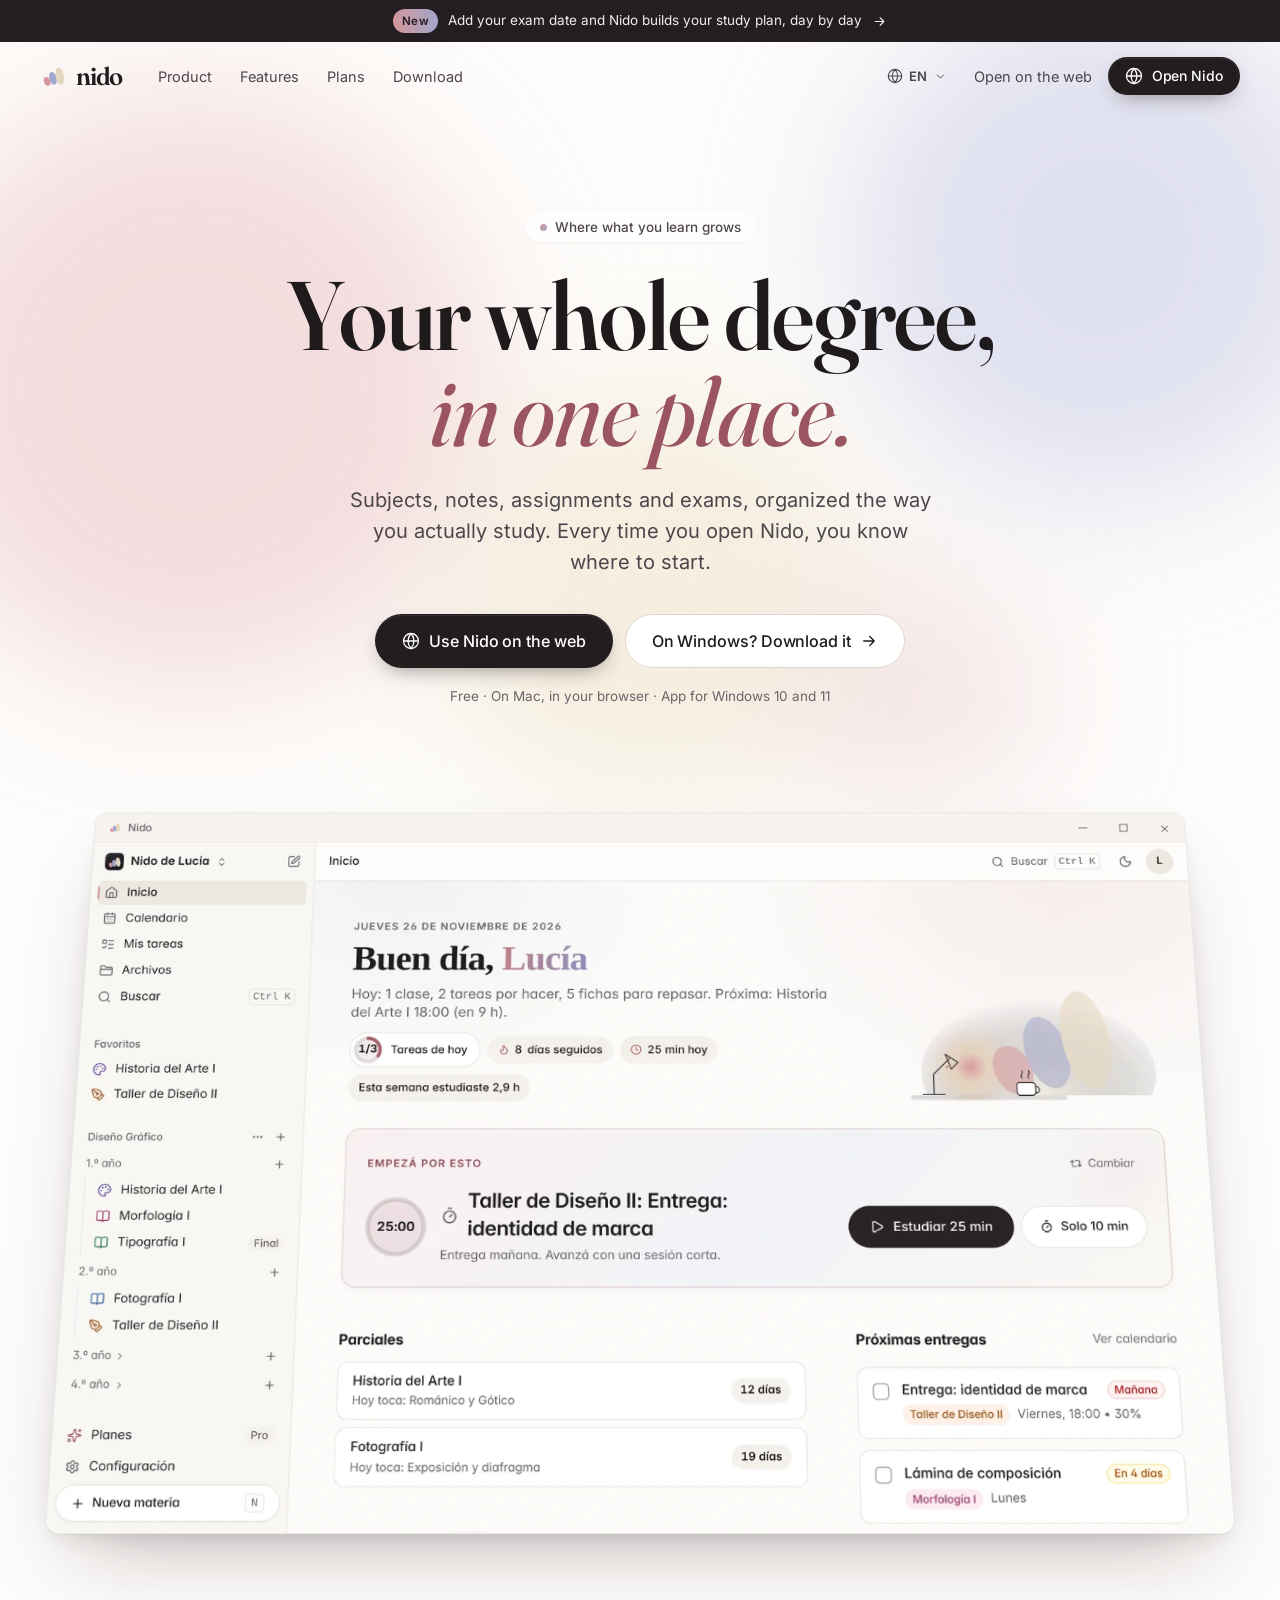
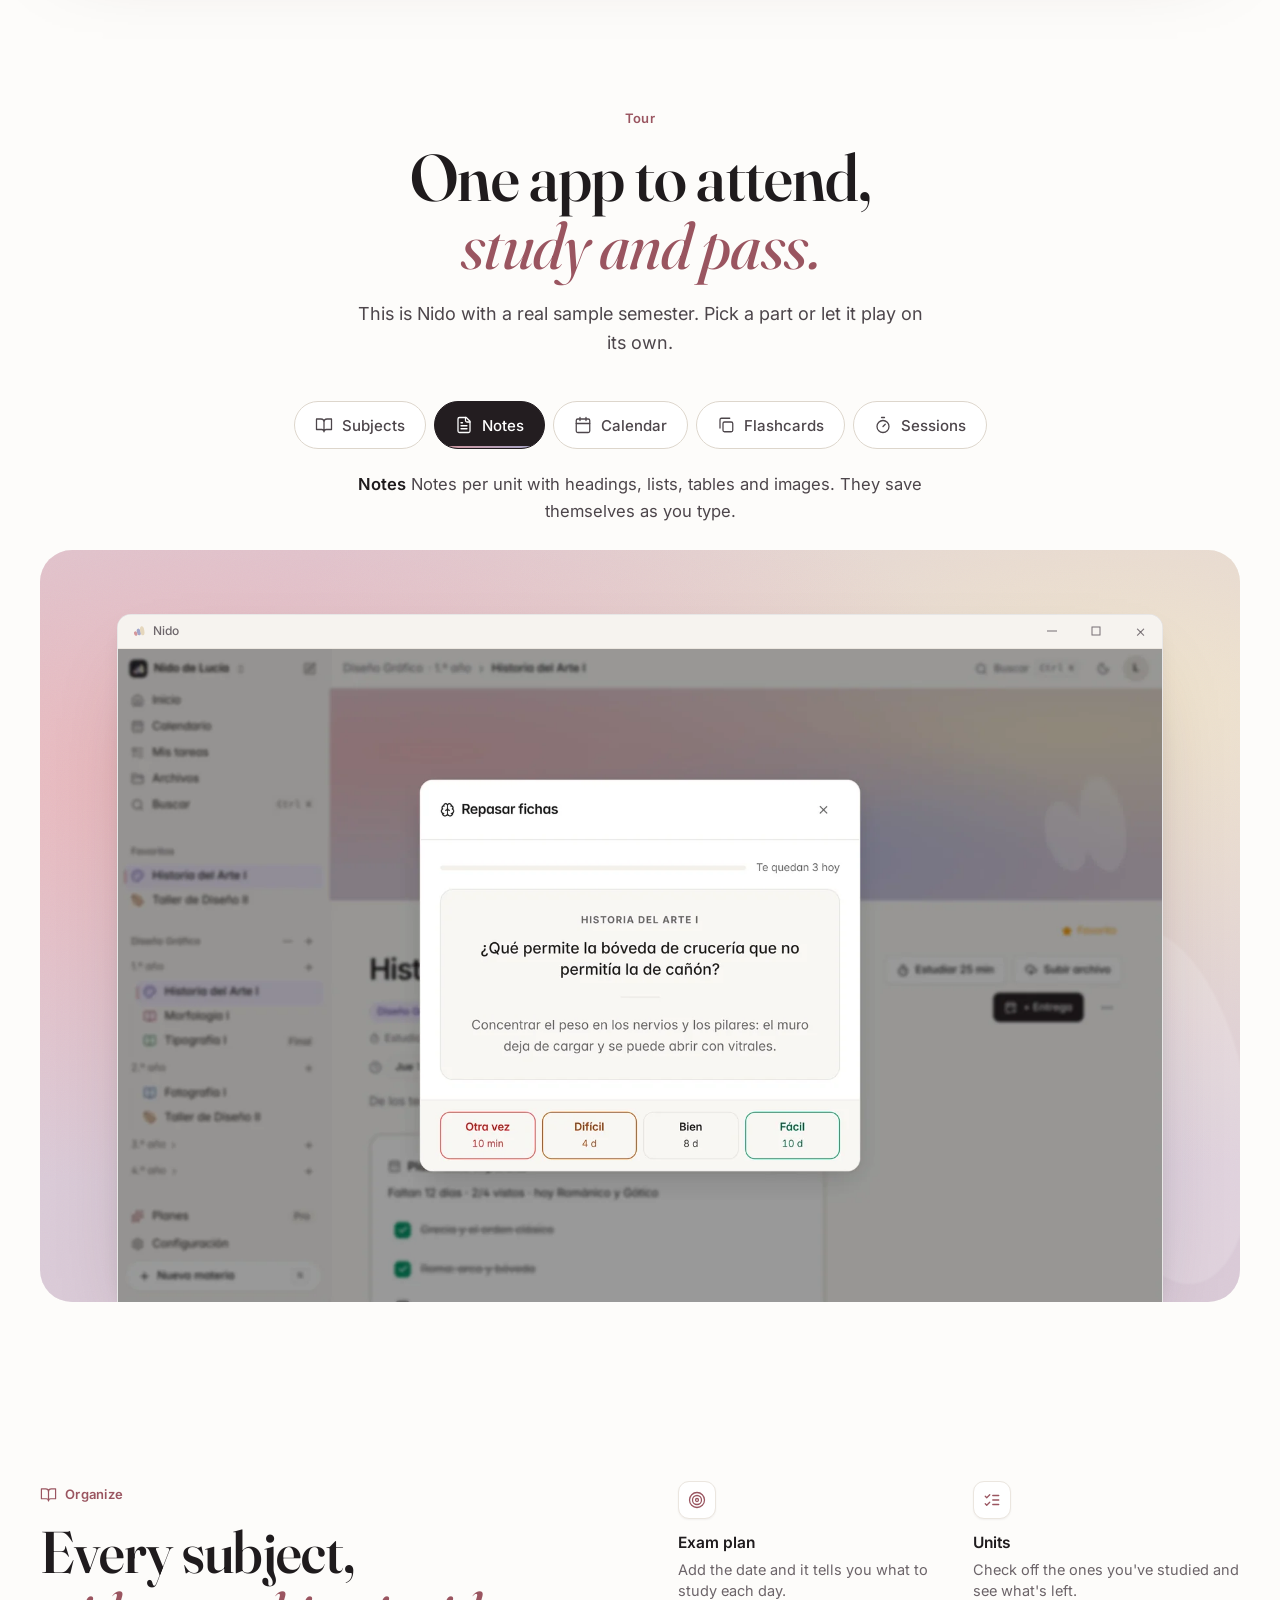
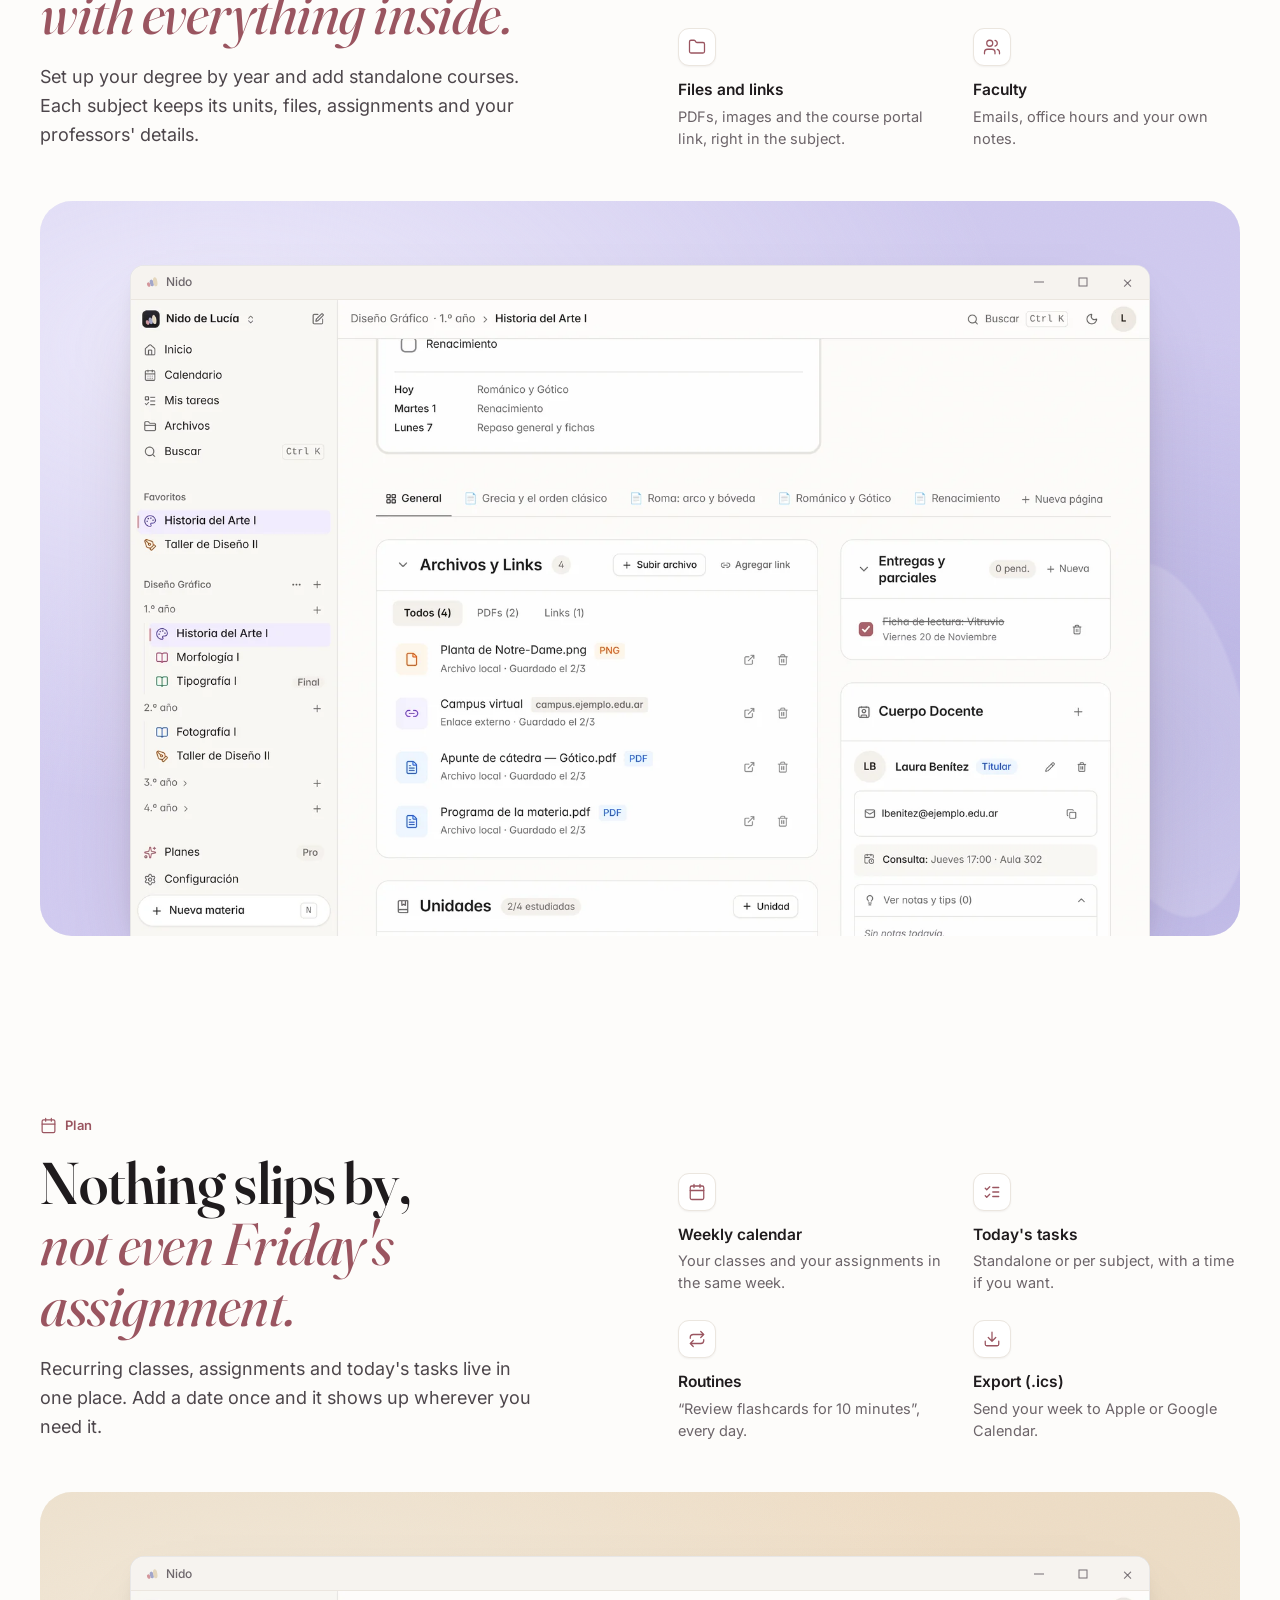
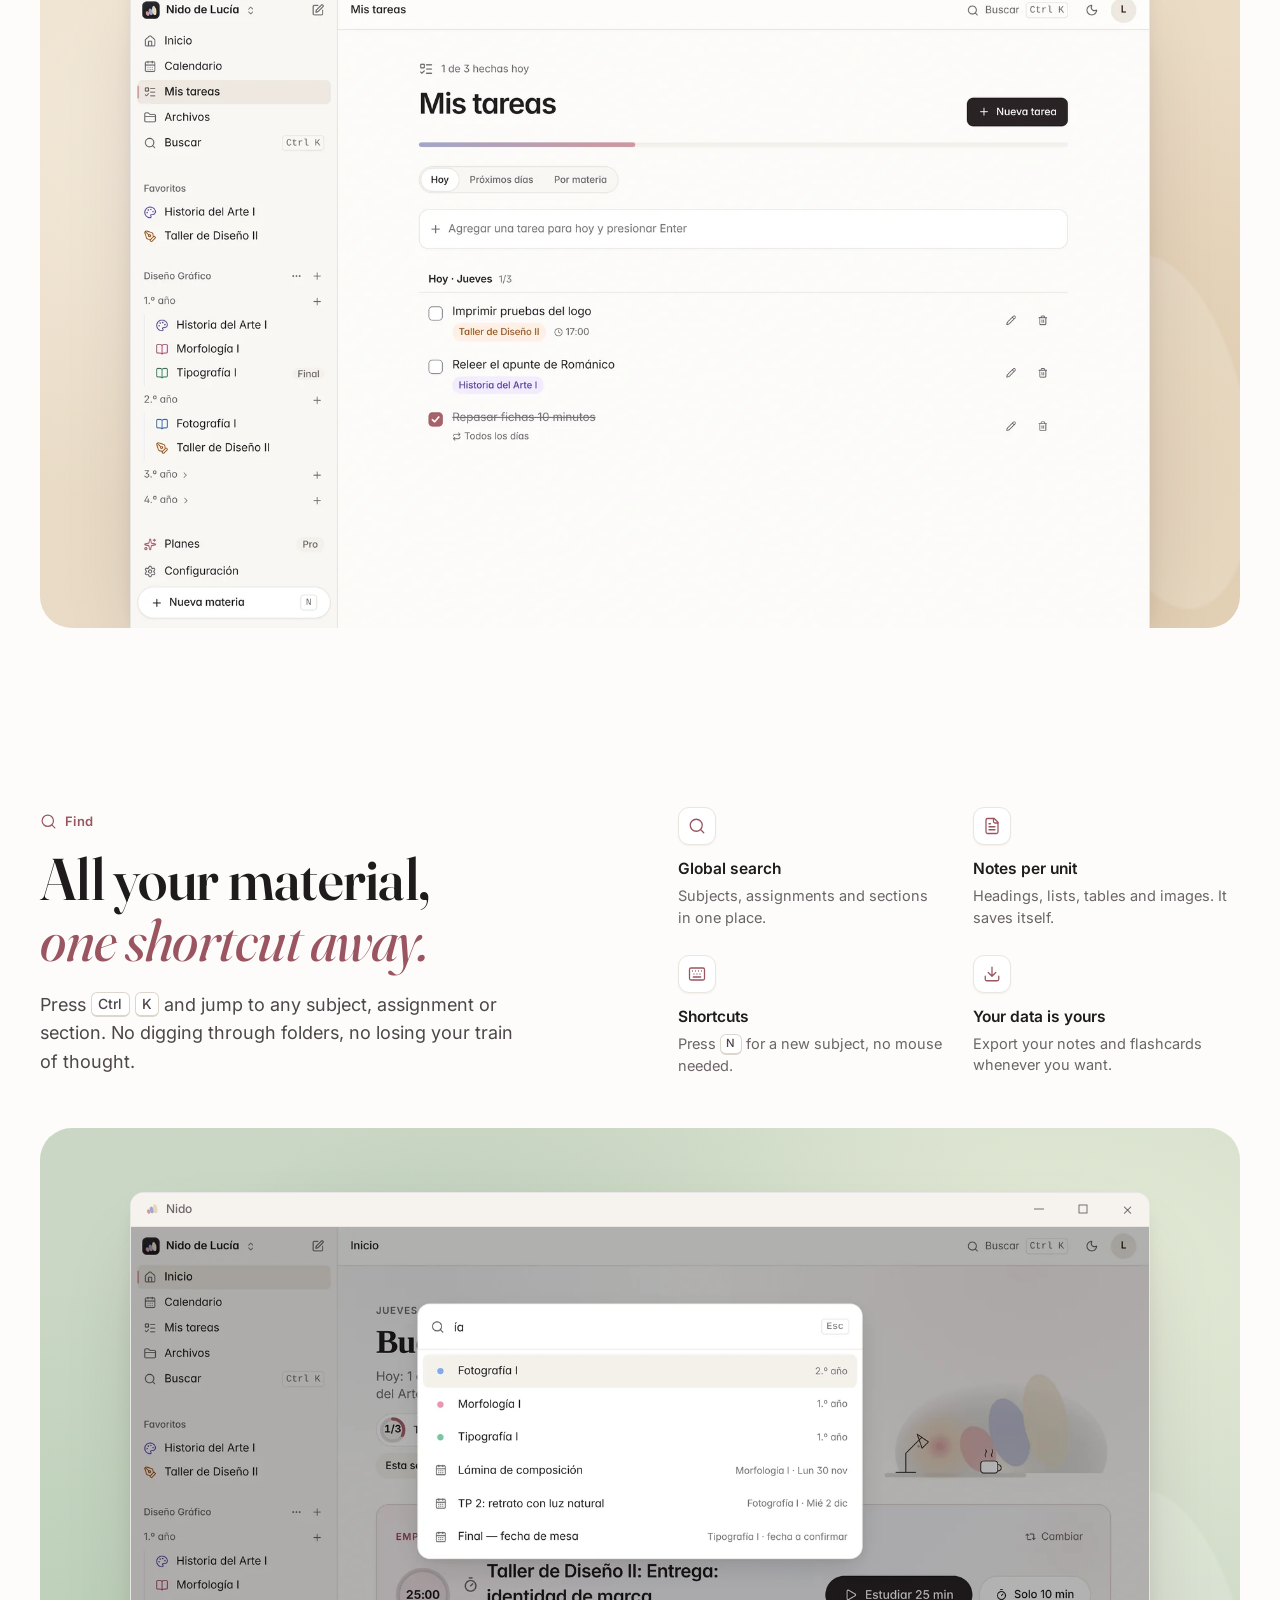
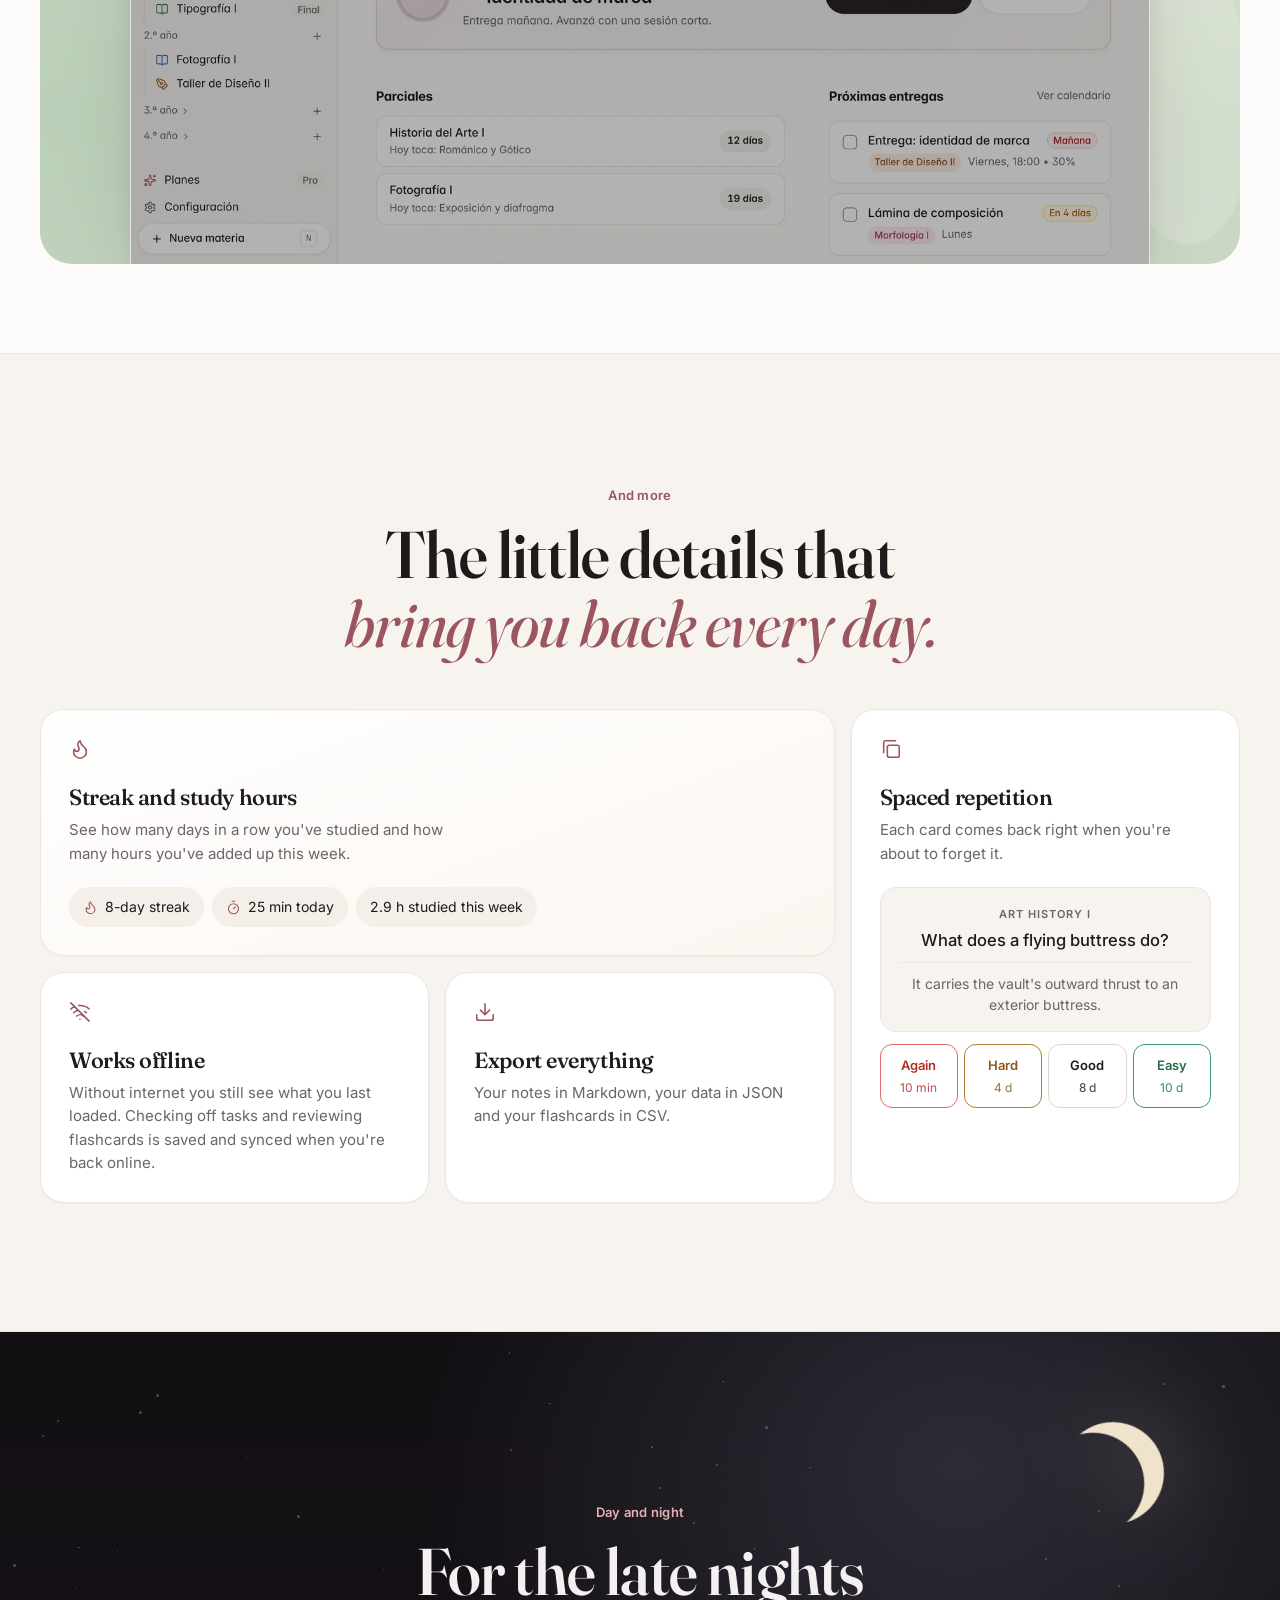
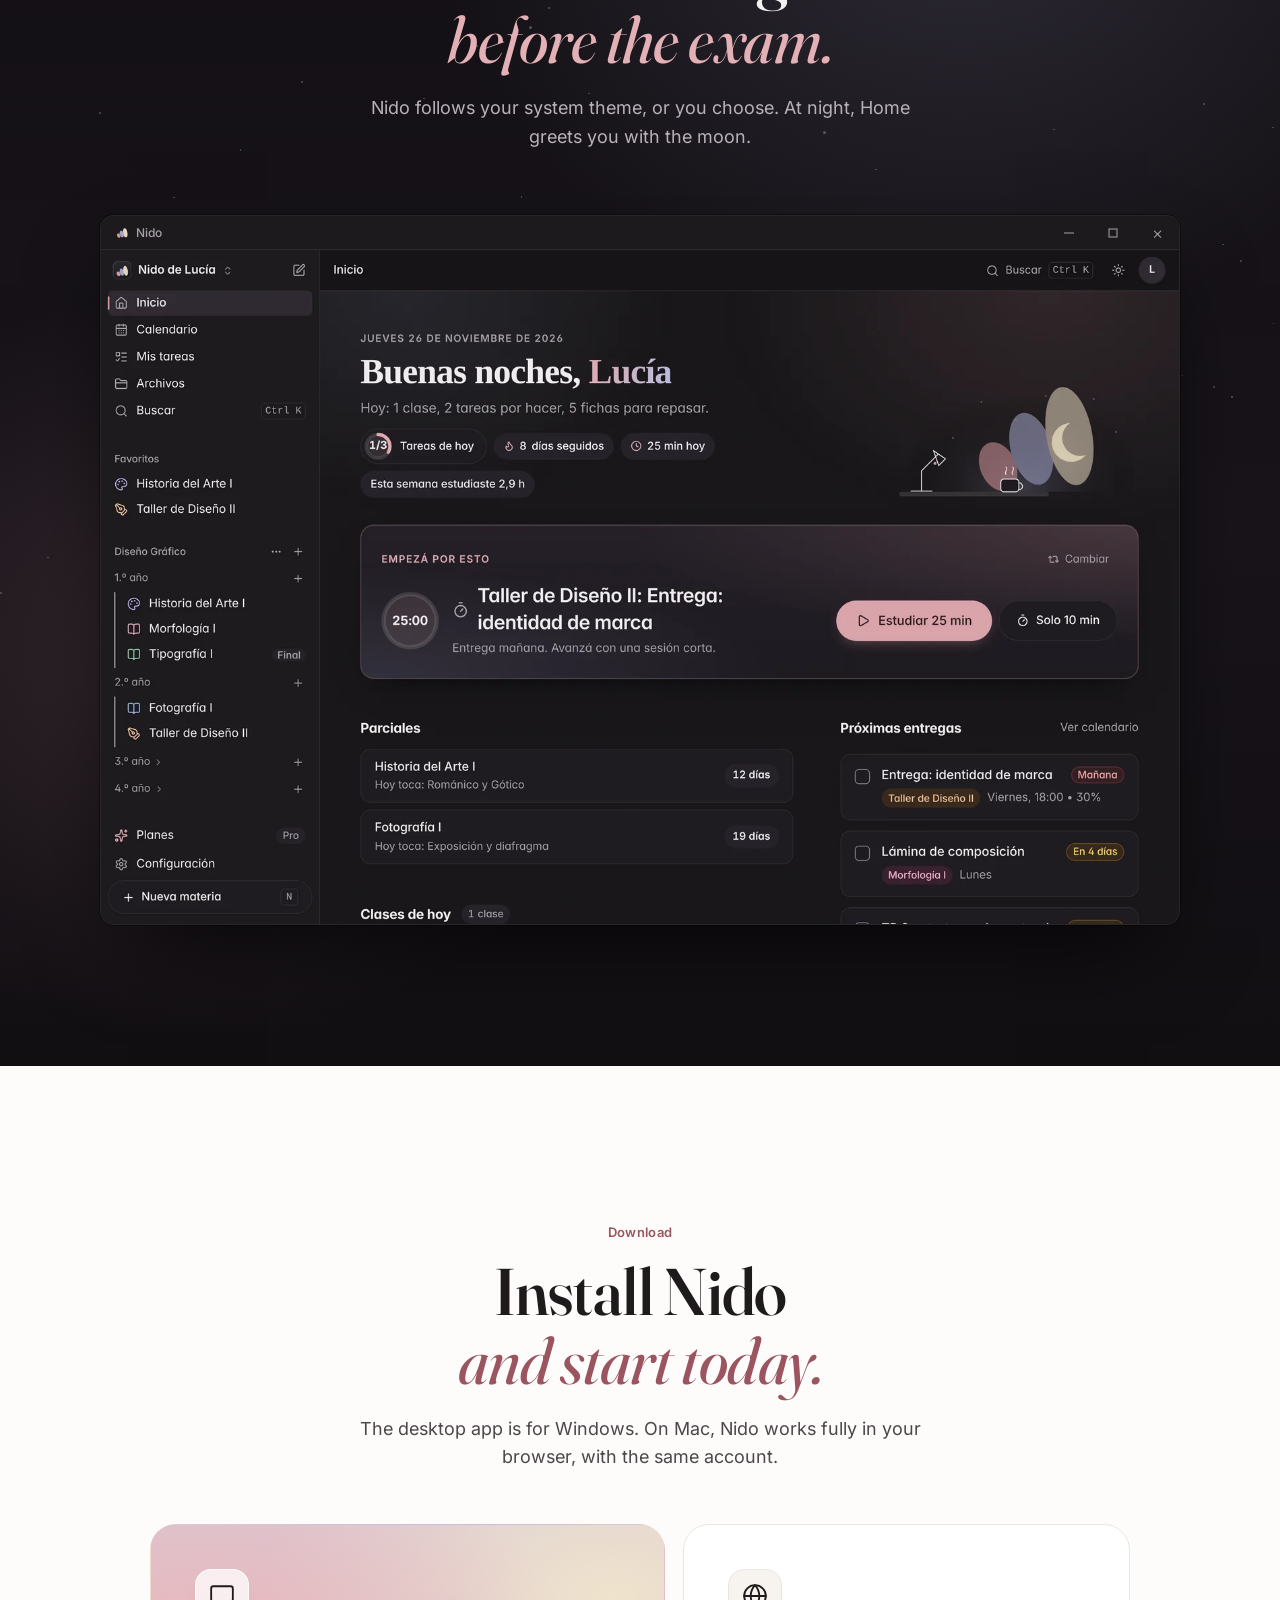
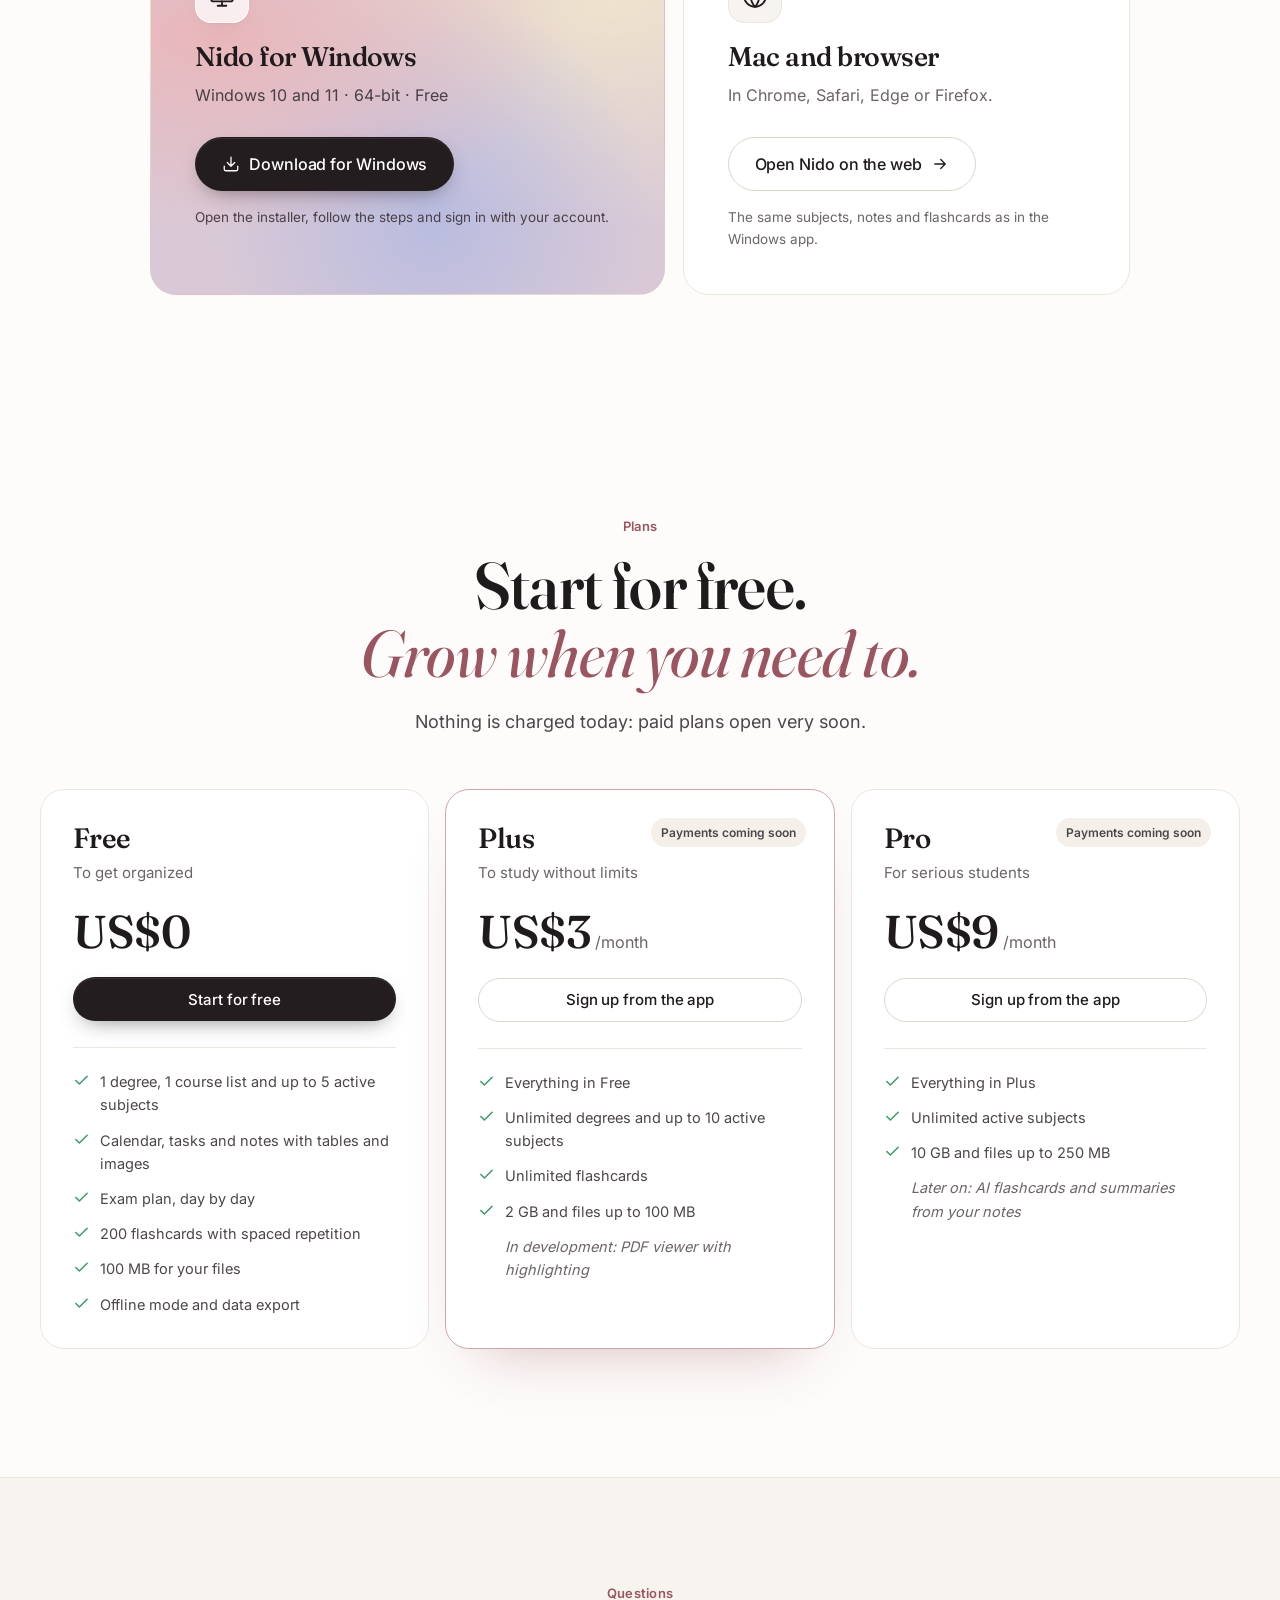
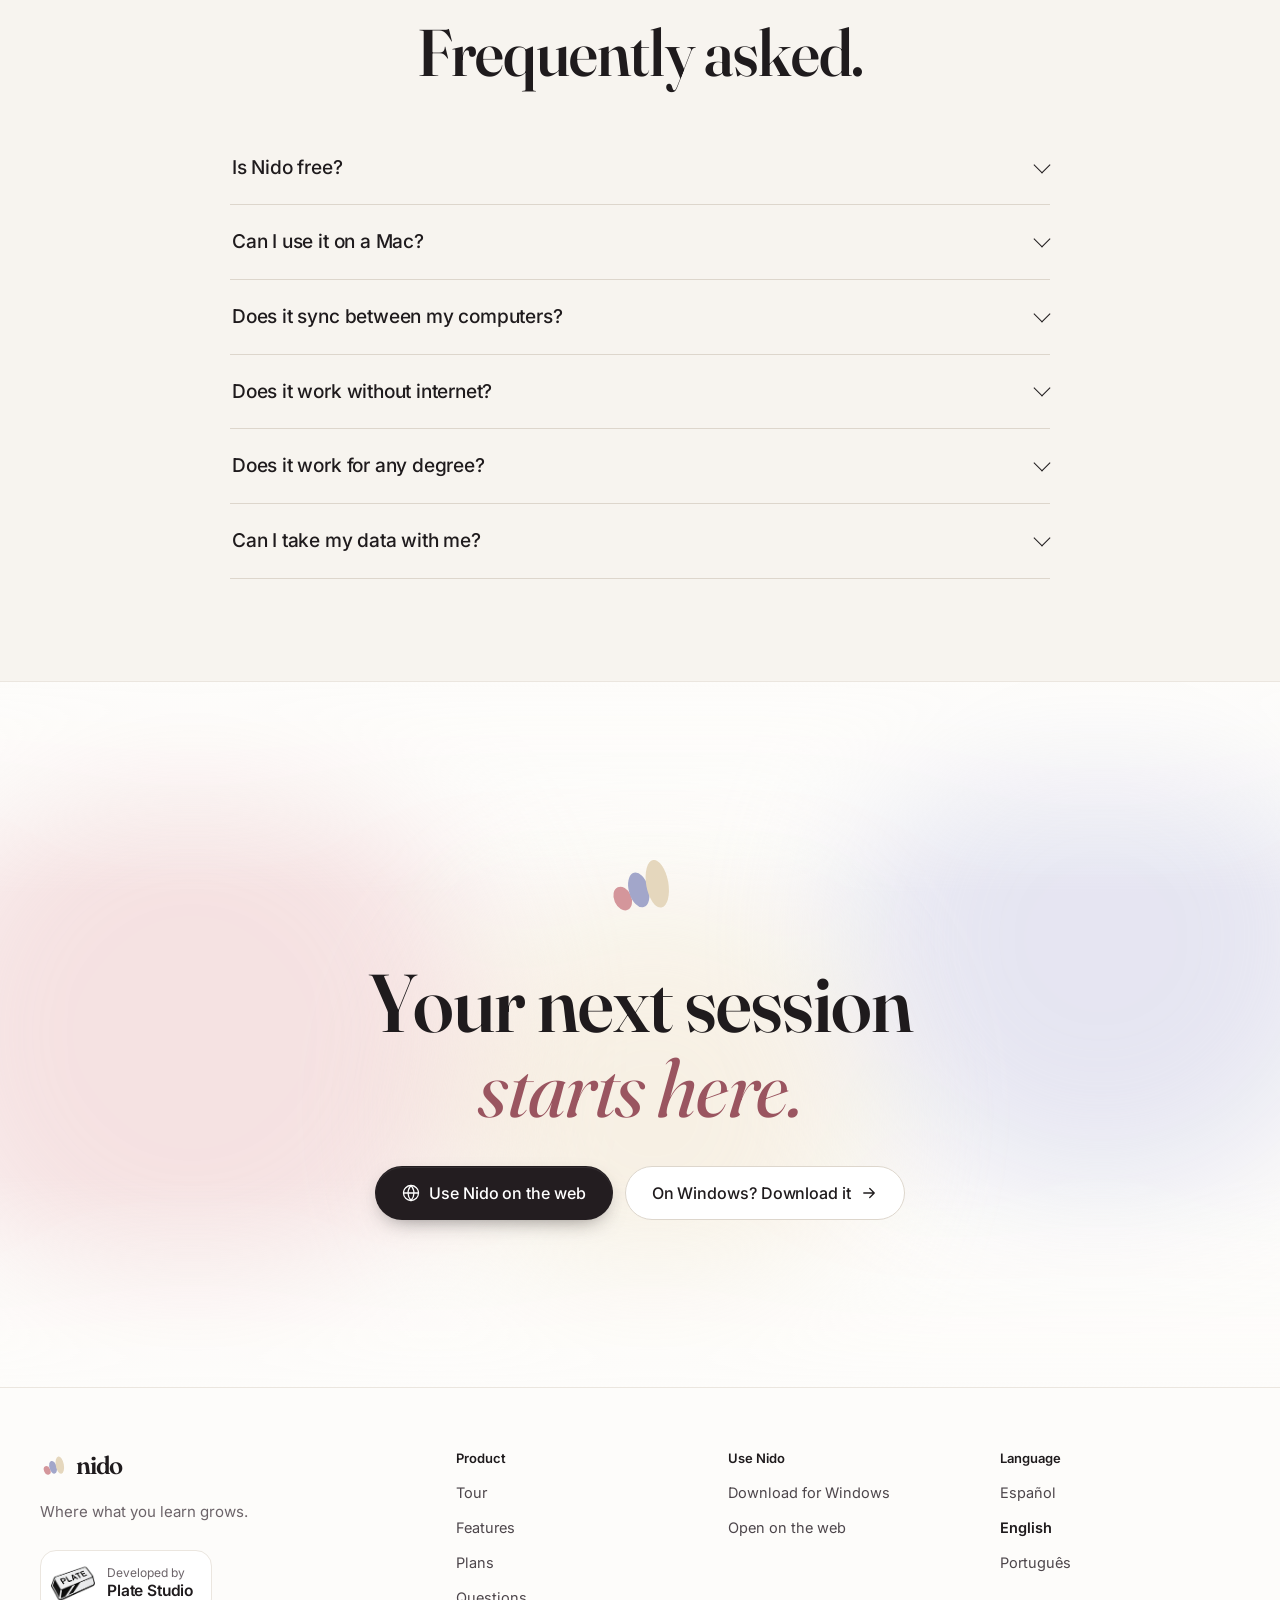
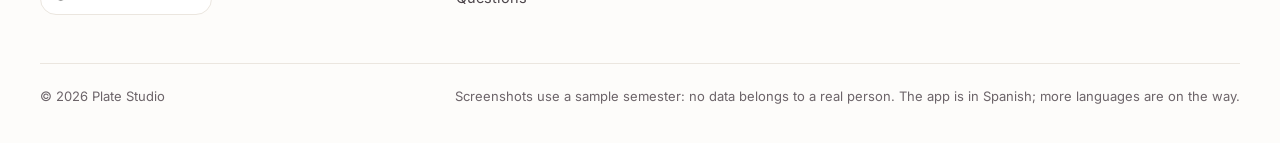
==== index.html @ 2354d45e "Landing en español, inglés y portugués; capturas 3x; firma de Plate Studio - Selector de idioma en e" ====
<!doctype html>
<html lang="es-AR">
  <head>
    <meta charset="utf-8" />
    <meta name="viewport" content="width=device-width, initial-scale=1" />
    <title data-i18n="meta.title">Nido · Donde crece lo que aprendés</title>
    <meta name="description" data-i18n-content="meta.desc" content="Nido ordena tu carrera: materias, apuntes, entregas, parciales y fichas de repaso en una sola app. Descargala gratis para Windows o usala desde el navegador." />
    <meta name="theme-color" content="#fdfcfa" />
    <meta property="og:title" content="Nido · Donde crece lo que aprendés" />
    <meta property="og:description" content="Materias, apuntes, entregas, parciales y fichas en una sola app para estudiar." />
    <meta property="og:type" content="website" />
    <meta property="og:image" content="assets/og.jpg" />
    <meta name="twitter:card" content="summary_large_image" />
    <link rel="icon" href="assets/nido.png" />
    <link rel="preload" href="assets/fonts/fraunces.woff2" as="font" type="font/woff2" crossorigin />
    <link rel="preload" href="assets/fonts/inter.woff2" as="font" type="font/woff2" crossorigin />
    <link rel="preload" as="image" href="assets/app/inicio-claro-1600.webp" imagesrcset="assets/app/inicio-claro-1600.webp 1600w, assets/app/inicio-claro-2560.webp 2560w, assets/app/inicio-claro-3840.webp 3840w" imagesizes="(min-width: 1240px) 1180px, 94vw" />
    <link rel="stylesheet" href="styles.css?v=4" />
    <script>document.documentElement.classList.add("js");</script>
    <script src="i18n.js?v=4"></script>
  </head>
  <body data-download="https://github.com/PlateStudio-ar/nido-landing/releases/latest/download/Nido-Setup.exe" data-web="https://nido-rho-gules.vercel.app/">
    <svg width="0" height="0" style="position:absolute" aria-hidden="true">
      <defs>
        <symbol id="i-arrow" viewBox="0 0 24 24"><path d="M5 12h14M13 6l6 6-6 6" /></symbol>
        <symbol id="i-check" viewBox="0 0 24 24"><path d="M20 6 9 17l-5-5" /></symbol>
        <symbol id="i-download" viewBox="0 0 24 24"><path d="M21 15v4a2 2 0 0 1-2 2H5a2 2 0 0 1-2-2v-4M7 10l5 5 5-5M12 15V3" /></symbol>
        <symbol id="i-monitor" viewBox="0 0 24 24"><rect x="2" y="3" width="20" height="14" rx="2" /><path d="M8 21h8M12 17v4" /></symbol>
        <symbol id="i-globe" viewBox="0 0 24 24"><circle cx="12" cy="12" r="10" /><path d="M2 12h20M12 2a15.3 15.3 0 0 1 4 10 15.3 15.3 0 0 1-4 10 15.3 15.3 0 0 1-4-10 15.3 15.3 0 0 1 4-10z" /></symbol>
        <symbol id="i-book" viewBox="0 0 24 24"><path d="M2 4h6a4 4 0 0 1 4 4v13a3 3 0 0 0-3-3H2zM22 4h-6a4 4 0 0 0-4 4v13a3 3 0 0 1 3-3h7z" /></symbol>
        <symbol id="i-file" viewBox="0 0 24 24"><path d="M15 2H6a2 2 0 0 0-2 2v16a2 2 0 0 0 2 2h12a2 2 0 0 0 2-2V7z" /><path d="M14 2v4a2 2 0 0 0 2 2h4M16 13H8M16 17H8M10 9H8" /></symbol>
        <symbol id="i-calendar" viewBox="0 0 24 24"><rect x="3" y="4" width="18" height="18" rx="2" /><path d="M16 2v4M8 2v4M3 10h18" /></symbol>
        <symbol id="i-cards" viewBox="0 0 24 24"><rect x="8" y="8" width="13" height="13" rx="2" /><path d="M4 16V5a2 2 0 0 1 2-2h11" /></symbol>
        <symbol id="i-timer" viewBox="0 0 24 24"><path d="M10 2h4M12 14l3-3" /><circle cx="12" cy="14" r="8" /></symbol>
        <symbol id="i-search" viewBox="0 0 24 24"><circle cx="11" cy="11" r="8" /><path d="m21 21-4.3-4.3" /></symbol>
        <symbol id="i-list" viewBox="0 0 24 24"><path d="m3 17 2 2 4-4M3 7l2 2 4-4M13 6h8M13 12h8M13 18h8" /></symbol>
        <symbol id="i-folder" viewBox="0 0 24 24"><path d="M20 20a2 2 0 0 0 2-2V8a2 2 0 0 0-2-2h-7.9a2 2 0 0 1-1.69-.9L9.6 3.9A2 2 0 0 0 7.93 3H4a2 2 0 0 0-2 2v13a2 2 0 0 0 2 2z" /></symbol>
        <symbol id="i-users" viewBox="0 0 24 24"><path d="M16 21v-2a4 4 0 0 0-4-4H6a4 4 0 0 0-4 4v2" /><circle cx="9" cy="7" r="4" /><path d="M22 21v-2a4 4 0 0 0-3-3.87M16 3.13a4 4 0 0 1 0 7.75" /></symbol>
        <symbol id="i-target" viewBox="0 0 24 24"><circle cx="12" cy="12" r="10" /><circle cx="12" cy="12" r="6" /><circle cx="12" cy="12" r="2" /></symbol>
        <symbol id="i-repeat" viewBox="0 0 24 24"><path d="m17 2 4 4-4 4M3 11v-1a4 4 0 0 1 4-4h14M7 22l-4-4 4-4M21 13v1a4 4 0 0 1-4 4H3" /></symbol>
        <symbol id="i-wifi-off" viewBox="0 0 24 24"><path d="M12 20h.01M8.5 16.43a5 5 0 0 1 7 0M5 12.86a10 10 0 0 1 5.17-2.69M19 12.86a10 10 0 0 0-2.01-1.52M2 8.82a15 15 0 0 1 4.17-2.65M10.66 5c4.01-.36 8.14.9 11.34 3.76M2 2l20 20" /></symbol>
        <symbol id="i-flame" viewBox="0 0 24 24"><path d="M8.5 14.5A2.5 2.5 0 0 0 11 12c0-1.38-.5-2-1-3-1.07-2.14-.22-4.05 2-6 .5 2.5 2 4.9 4 6.5 2 1.6 3 3.5 3 5.5a7 7 0 1 1-14 0c0-1.15.43-2.29 1-3a2.5 2.5 0 0 0 2.5 2.5z" /></symbol>
        <symbol id="i-keyboard" viewBox="0 0 24 24"><rect x="2" y="4" width="20" height="16" rx="2" /><path d="M6 8h.01M10 8h.01M14 8h.01M18 8h.01M8 12h.01M12 12h.01M16 12h.01M7 16h10" /></symbol>
        <symbol id="i-chevron" viewBox="0 0 24 24"><path d="m6 9 6 6 6-6" /></symbol>
        <symbol id="i-petals" viewBox="0 0 120 120"><ellipse cx="32" cy="82" rx="14" ry="20" transform="rotate(-24 32 82)" fill="#D4969B" /><ellipse cx="58" cy="68" rx="16" ry="29" transform="rotate(-16 58 68)" fill="#A2A6CA" /><ellipse cx="88" cy="58" rx="18" ry="39" transform="rotate(-10 88 58)" fill="#E5D7BD" /></symbol>
      </defs>
    </svg>

    <a class="skip" href="#contenido" data-i18n="skip">Saltar al contenido</a>

    <div class="announce">
      <a href="#organiza"><span class="pill-new" data-i18n="ann.new">Nuevo</span> <span data-i18n="ann.text">Cargá la fecha del parcial y Nido arma tu plan día por día</span> <svg class="ic"><use href="#i-arrow" /></svg></a>
    </div>

    <header class="nav" id="nav">
      <div class="nav-inner">
        <a class="brand" href="#top" aria-label="Nido">
          <svg class="brand-mark" aria-hidden="true"><use href="#i-petals" /></svg><span>nido</span>
        </a>
        <nav class="nav-links" data-i18n-aria="nav.aria" aria-label="Secciones">
          <a href="#recorrido" data-i18n="nav.product">Producto</a>
          <a href="#organiza" data-i18n="nav.features">Funciones</a>
          <a href="#planes" data-i18n="nav.plans">Planes</a>
          <a href="#descargar" data-i18n="nav.download">Descargar</a>
        </nav>
        <div class="nav-cta">
          <div class="lang" data-lang-menu>
            <button class="lang-btn" type="button" aria-haspopup="true" aria-expanded="false" data-i18n-aria="lang.aria" aria-label="Idioma">
              <svg class="ic"><use href="#i-globe" /></svg><span data-lang-current>ES</span><svg class="ic chev"><use href="#i-chevron" /></svg>
            </button>
            <div class="lang-list" role="menu" hidden>
              <button role="menuitemradio" data-set-lang="es" aria-checked="true">Español</button>
              <button role="menuitemradio" data-set-lang="en" aria-checked="false">English</button>
              <button role="menuitemradio" data-set-lang="pt" aria-checked="false">Português</button>
            </div>
          </div>
          <a class="link-quiet" data-web href="https://nido-rho-gules.vercel.app/" data-i18n="nav.web">Abrir en la web</a>
          <a class="btn btn-dark btn-sm" data-primary href="#descargar"><svg class="ic"><use href="#i-download" /></svg><span data-primary-label>Descargar</span></a>
        </div>
      </div>
    </header>

    <main id="contenido">
      <!-- ═══════════ HERO ═══════════ -->
      <section class="hero" id="top">
        <div class="sky" aria-hidden="true">
          <i class="blob b1"></i><i class="blob b2"></i><i class="blob b3"></i><i class="blob b4"></i>
        </div>

        <div class="hero-copy">
          <p class="kicker" data-hero data-i18n="hero.kicker">Donde crece lo que aprendés</p>
          <h1 data-hero data-i18n="hero.title">Toda tu carrera,<br /><em>en un solo lugar.</em></h1>
          <p class="hero-sub" data-hero data-i18n="hero.sub">Materias, apuntes, entregas y parciales, ordenados como los necesitás para estudiar. Cada vez que abrís Nido, ya sabés por dónde arrancar.</p>
          <div class="hero-actions" data-hero>
            <a class="btn btn-dark btn-lg" data-primary href="#descargar"><svg class="ic"><use href="#i-download" /></svg><span data-primary-label>Descargar para Windows</span></a>
            <a class="btn btn-light btn-lg" data-secondary data-web href="https://nido-rho-gules.vercel.app/"><span data-secondary-label>Usar en la web</span><svg class="ic"><use href="#i-arrow" /></svg></a>
          </div>
          <p class="hero-note" data-hero data-platform-note>Gratis · Windows 10 y 11 · En Mac, desde el navegador</p>
        </div>

        <div class="hero-stage" id="heroStage">
          <figure class="window hero-window">
            <div class="win-bar" aria-hidden="true"><span class="win-title"><svg><use href="#i-petals" /></svg>Nido</span><span class="win-ctrl"><i></i><i></i><i></i></span></div>
            <img src="assets/app/inicio-claro-1600.webp" srcset="assets/app/inicio-claro-1600.webp 1600w, assets/app/inicio-claro-2560.webp 2560w, assets/app/inicio-claro-3840.webp 3840w" sizes="(min-width: 1240px) 1180px, 94vw" width="1600" height="1000" data-i18n-alt="alt.inicio" alt="Inicio de Nido: «Buen día, Lucía», la sugerencia «Empezá por esto», los parciales que se vienen y las próximas entregas" fetchpriority="high" />
          </figure>
        </div>
      </section>

      <!-- ═══════════ RECORRIDO ═══════════ -->
      <section class="tour" id="recorrido" aria-labelledby="tour-h">
        <header class="section-head" data-reveal>
          <p class="eyebrow" data-i18n="tour.eyebrow">Recorrido</p>
          <h2 id="tour-h" data-i18n="tour.title">Una app para cursar,<br /><em>estudiar y rendir.</em></h2>
          <p class="lead" data-i18n="tour.lead">Así se ve Nido con una cursada real de ejemplo. Elegí una parte o dejá que avance sola.</p>
        </header>

        <div class="tour-tabs" role="tablist" data-i18n-aria="tour.aria" aria-label="Partes de Nido" data-reveal>
          <button role="tab" id="t-0" aria-controls="p-tour" aria-selected="true" tabindex="0"><svg class="ic"><use href="#i-book" /></svg><span data-i18n="tab.0">Materias</span><i class="bar"></i></button>
          <button role="tab" id="t-1" aria-controls="p-tour" aria-selected="false" tabindex="-1"><svg class="ic"><use href="#i-file" /></svg><span data-i18n="tab.1">Apuntes</span><i class="bar"></i></button>
          <button role="tab" id="t-2" aria-controls="p-tour" aria-selected="false" tabindex="-1"><svg class="ic"><use href="#i-calendar" /></svg><span data-i18n="tab.2">Calendario</span><i class="bar"></i></button>
          <button role="tab" id="t-3" aria-controls="p-tour" aria-selected="false" tabindex="-1"><svg class="ic"><use href="#i-cards" /></svg><span data-i18n="tab.3">Fichas</span><i class="bar"></i></button>
          <button role="tab" id="t-4" aria-controls="p-tour" aria-selected="false" tabindex="-1"><svg class="ic"><use href="#i-timer" /></svg><span data-i18n="tab.4">Sesiones</span><i class="bar"></i></button>
        </div>

        <div class="tour-panel" id="p-tour" role="tabpanel" aria-labelledby="t-0" data-reveal>
          <p class="tour-caption" aria-live="polite"><b data-cap-title>Materias</b> <span data-cap-text>Cada materia con su portada, su horario, su plan hacia el parcial y todo su material.</span></p>
          <div class="paint paint-atardecer tour-paint">
            <figure class="window tour-window">
              <div class="win-bar" aria-hidden="true"><span class="win-title"><svg><use href="#i-petals" /></svg>Nido</span><span class="win-ctrl"><i></i><i></i><i></i></span></div>
              <div class="tour-stack">
                <img class="is-active" src="assets/app/materia-claro-1600.webp" srcset="assets/app/materia-claro-1600.webp 1600w, assets/app/materia-claro-2560.webp 2560w, assets/app/materia-claro-3840.webp 3840w" sizes="(min-width: 1240px) 1040px, 90vw" width="1600" height="1000" data-i18n-alt="alt.materia" alt="Página de la materia Historia del Arte I con portada, horarios y el plan hacia el parcial" loading="lazy" />
                <img src="assets/app/apunte-claro-1600.webp" srcset="assets/app/apunte-claro-1600.webp 1600w, assets/app/apunte-claro-2560.webp 2560w, assets/app/apunte-claro-3840.webp 3840w" sizes="(min-width: 1240px) 1040px, 90vw" width="1600" height="1000" data-i18n-alt="alt.apunte" alt="Apunte «Románico y Gótico» con títulos, listas y una tabla comparativa" loading="lazy" />
                <img src="assets/app/calendario-claro-1600.webp" srcset="assets/app/calendario-claro-1600.webp 1600w, assets/app/calendario-claro-2560.webp 2560w, assets/app/calendario-claro-3840.webp 3840w" sizes="(min-width: 1240px) 1040px, 90vw" width="1600" height="1000" data-i18n-alt="alt.calendario" alt="Calendario semanal con las clases de cada materia, la hora actual y la entrega del viernes" loading="lazy" />
                <img src="assets/app/fichas-claro-1600.webp" srcset="assets/app/fichas-claro-1600.webp 1600w, assets/app/fichas-claro-2560.webp 2560w, assets/app/fichas-claro-3840.webp 3840w" sizes="(min-width: 1240px) 1040px, 90vw" width="1600" height="1000" data-i18n-alt="alt.fichas" alt="Repaso de fichas con la respuesta y los botones Otra vez, Difícil, Bien y Fácil" loading="lazy" />
                <img src="assets/app/sesion-claro-1600.webp" srcset="assets/app/sesion-claro-1600.webp 1600w, assets/app/sesion-claro-2560.webp 2560w, assets/app/sesion-claro-3840.webp 3840w" sizes="(min-width: 1240px) 1040px, 90vw" width="1600" height="1000" data-i18n-alt="alt.sesion" alt="Inicio con una sesión de estudio en curso y el temporizador flotante" loading="lazy" />
              </div>
            </figure>
          </div>
        </div>
      </section>

      <!-- ═══════════ FUNCIONES ═══════════ -->
      <section class="feature" id="organiza" aria-labelledby="f1-h">
        <div class="feature-head">
          <div class="feature-copy" data-reveal>
            <p class="eyebrow"><svg class="ic"><use href="#i-book" /></svg><span data-i18n="f1.eyebrow">Organizá</span></p>
            <h2 id="f1-h" data-i18n="f1.title">Cada materia,<br /><em>con todo adentro.</em></h2>
            <p class="lead" data-i18n="f1.lead">Armá tu carrera por años y sumá cursos sueltos. Cada materia guarda sus unidades, sus archivos, sus entregas y los datos de los profes.</p>
          </div>
          <ul class="feat-list" data-reveal>
            <li><svg class="ic"><use href="#i-target" /></svg><div><b data-i18n="f1.a.t">Plan hacia el parcial</b><span data-i18n="f1.a.d">Cargás la fecha y te dice qué estudiar cada día.</span></div></li>
            <li><svg class="ic"><use href="#i-list" /></svg><div><b data-i18n="f1.b.t">Unidades</b><span data-i18n="f1.b.d">Marcás las que ya estudiaste y ves cuánto falta.</span></div></li>
            <li><svg class="ic"><use href="#i-folder" /></svg><div><b data-i18n="f1.c.t">Archivos y links</b><span data-i18n="f1.c.d">PDFs, imágenes y el link al campus, en su materia.</span></div></li>
            <li><svg class="ic"><use href="#i-users" /></svg><div><b data-i18n="f1.d.t">Cuerpo docente</b><span data-i18n="f1.d.d">Mails, horarios de consulta y tus notas.</span></div></li>
          </ul>
        </div>
        <div class="paint paint-lavanda feature-paint" data-reveal>
          <figure class="window feature-window"><div class="win-bar" aria-hidden="true"><span class="win-title"><svg><use href="#i-petals" /></svg>Nido</span><span class="win-ctrl"><i></i><i></i><i></i></span></div>
            <img src="assets/app/materia-claro-2-1600.webp" srcset="assets/app/materia-claro-2-1600.webp 1600w, assets/app/materia-claro-2-2560.webp 2560w, assets/app/materia-claro-2-3840.webp 3840w" sizes="(min-width: 1240px) 1000px, 90vw" width="1600" height="1000" data-i18n-alt="alt.materia2" alt="Materia con su plan hacia el parcial, archivos y links, unidades, entregas y cuerpo docente" loading="lazy" />
          </figure>
        </div>
      </section>

      <section class="feature" id="planea" aria-labelledby="f2-h">
        <div class="feature-head">
          <div class="feature-copy" data-reveal>
            <p class="eyebrow"><svg class="ic"><use href="#i-calendar" /></svg><span data-i18n="f2.eyebrow">Planeá</span></p>
            <h2 id="f2-h" data-i18n="f2.title">Nada se te pasa,<br /><em>ni la entrega del viernes.</em></h2>
            <p class="lead" data-i18n="f2.lead">Las clases fijas, las entregas y las tareas del día conviven en un mismo lugar. Cargás una fecha una vez y aparece donde la necesitás.</p>
          </div>
          <ul class="feat-list" data-reveal>
            <li><svg class="ic"><use href="#i-calendar" /></svg><div><b data-i18n="f2.a.t">Calendario semanal</b><span data-i18n="f2.a.d">Tus clases y tus entregas en la misma semana.</span></div></li>
            <li><svg class="ic"><use href="#i-list" /></svg><div><b data-i18n="f2.b.t">Tareas del día</b><span data-i18n="f2.b.d">Sueltas o por materia, con hora si querés.</span></div></li>
            <li><svg class="ic"><use href="#i-repeat" /></svg><div><b data-i18n="f2.c.t">Rutinas</b><span data-i18n="f2.c.d">«Repasar fichas 10 minutos», todos los días.</span></div></li>
            <li><svg class="ic"><use href="#i-download" /></svg><div><b data-i18n="f2.d.t">Exportar (.ics)</b><span data-i18n="f2.d.d">Pasá tu semana a Apple o Google Calendar.</span></div></li>
          </ul>
        </div>
        <div class="paint paint-arena feature-paint" data-reveal>
          <figure class="window feature-window"><div class="win-bar" aria-hidden="true"><span class="win-title"><svg><use href="#i-petals" /></svg>Nido</span><span class="win-ctrl"><i></i><i></i><i></i></span></div>
            <img src="assets/app/tareas-claro-1600.webp" srcset="assets/app/tareas-claro-1600.webp 1600w, assets/app/tareas-claro-2560.webp 2560w, assets/app/tareas-claro-3840.webp 3840w" sizes="(min-width: 1240px) 1000px, 90vw" width="1600" height="1000" data-i18n-alt="alt.tareas" alt="Mis tareas: las tareas de hoy por materia y la rutina diaria ya hecha" loading="lazy" />
          </figure>
        </div>
      </section>

      <section class="feature" id="encontra" aria-labelledby="f3-h">
        <div class="feature-head">
          <div class="feature-copy" data-reveal>
            <p class="eyebrow"><svg class="ic"><use href="#i-search" /></svg><span data-i18n="f3.eyebrow">Encontrá</span></p>
            <h2 id="f3-h" data-i18n="f3.title">Todo tu material,<br /><em>a un atajo.</em></h2>
            <p class="lead" data-i18n="f3.lead">Apretá <kbd>Ctrl</kbd> <kbd>K</kbd> y saltá a cualquier materia, entrega o sección. Sin buscar carpetas, sin perder el hilo.</p>
          </div>
          <ul class="feat-list" data-reveal>
            <li><svg class="ic"><use href="#i-search" /></svg><div><b data-i18n="f3.a.t">Buscador global</b><span data-i18n="f3.a.d">Materias, entregas y secciones en un solo lugar.</span></div></li>
            <li><svg class="ic"><use href="#i-file" /></svg><div><b data-i18n="f3.b.t">Apuntes por unidad</b><span data-i18n="f3.b.d">Títulos, listas, tablas e imágenes. Se guarda solo.</span></div></li>
            <li><svg class="ic"><use href="#i-keyboard" /></svg><div><b data-i18n="f3.c.t">Atajos</b><span data-i18n="f3.c.d">Tecla <kbd>N</kbd> para una materia nueva, sin tocar el mouse.</span></div></li>
            <li><svg class="ic"><use href="#i-download" /></svg><div><b data-i18n="f3.d.t">Tus datos son tuyos</b><span data-i18n="f3.d.d">Exportá apuntes y fichas cuando quieras.</span></div></li>
          </ul>
        </div>
        <div class="paint paint-salvia feature-paint" data-reveal>
          <figure class="window feature-window"><div class="win-bar" aria-hidden="true"><span class="win-title"><svg><use href="#i-petals" /></svg>Nido</span><span class="win-ctrl"><i></i><i></i><i></i></span></div>
            <img src="assets/app/buscar-claro-1600.webp" srcset="assets/app/buscar-claro-1600.webp 1600w, assets/app/buscar-claro-2560.webp 2560w, assets/app/buscar-claro-3840.webp 3840w" sizes="(min-width: 1240px) 1000px, 90vw" width="1600" height="1000" data-i18n-alt="alt.buscar" alt="Buscador de Nido abierto sobre el Inicio, con materias y entregas" loading="lazy" />
          </figure>
        </div>
      </section>

      <!-- ═══════════ BENTO ═══════════ -->
      <section class="more" aria-labelledby="more-h">
        <header class="section-head" data-reveal>
          <p class="eyebrow" data-i18n="more.eyebrow">Y además</p>
          <h2 id="more-h" data-i18n="more.title">Los detalles que hacen<br /><em>que vuelvas todos los días.</em></h2>
        </header>
        <div class="bento">
          <article class="tile tile-streak" data-reveal>
            <svg class="ic"><use href="#i-flame" /></svg><h3 data-i18n="b.streak.t">Racha y horas de estudio</h3><p data-i18n="b.streak.d">Ves cuántos días seguidos estudiaste y cuántas horas sumás en la semana.</p>
            <div class="chips" aria-hidden="true"><span class="chip"><svg class="ic"><use href="#i-flame" /></svg><span data-i18n="b.streak.c1">8 días seguidos</span></span><span class="chip"><svg class="ic"><use href="#i-timer" /></svg><span data-i18n="b.streak.c2">25 min hoy</span></span><span class="chip" data-i18n="b.streak.c3">Esta semana estudiaste 2,9 h</span></div>
          </article>
          <article class="tile tile-cards" data-reveal>
            <svg class="ic"><use href="#i-cards" /></svg><h3 data-i18n="b.cards.t">Repaso espaciado</h3><p data-i18n="b.cards.d">Cada ficha vuelve cuando la estás por olvidar.</p>
            <div class="mini-card" aria-hidden="true"><small data-i18n="b.cards.subj">Historia del Arte I</small><b data-i18n="b.cards.q">¿Qué función cumple un arbotante?</b><span data-i18n="b.cards.a">Lleva el empuje de la bóveda hacia un contrafuerte exterior.</span></div>
            <div class="grades" aria-hidden="true"><span class="g g-again"><span data-i18n="b.g1">Otra vez</span><small>10 min</small></span><span class="g g-hard"><span data-i18n="b.g2">Difícil</span><small data-i18n="b.g2s">4 d</small></span><span class="g"><span data-i18n="b.g3">Bien</span><small data-i18n="b.g3s">8 d</small></span><span class="g g-easy"><span data-i18n="b.g4">Fácil</span><small data-i18n="b.g4s">10 d</small></span></div>
          </article>
          <article class="tile tile-offline" data-reveal>
            <svg class="ic"><use href="#i-wifi-off" /></svg><h3 data-i18n="b.off.t">Sin conexión</h3><p data-i18n="b.off.d">Sin internet ves lo último que cargaste. Tildar tareas y repasar fichas se guarda y se sube cuando vuelve la red.</p>
          </article>
          <article class="tile tile-export" data-reveal>
            <svg class="ic"><use href="#i-download" /></svg><h3 data-i18n="b.exp.t">Exportá todo</h3><p data-i18n="b.exp.d">Tus apuntes en Markdown, tus datos en JSON y tus fichas en CSV.</p>
          </article>
        </div>
      </section>

      <!-- ═══════════ NOCHE ═══════════ -->
      <section class="night" id="noche" aria-labelledby="night-h">
        <div class="stars" aria-hidden="true"></div>
        <div class="moon" aria-hidden="true"></div>
        <header class="section-head on-dark" data-reveal>
          <p class="eyebrow" data-i18n="night.eyebrow">De día y de noche</p>
          <h2 id="night-h" data-i18n="night.title">Para las madrugadas<br /><em>antes del parcial.</em></h2>
          <p class="lead" data-i18n="night.lead">Nido sigue el tema de tu sistema o lo elegís vos. De noche, el Inicio te saluda con la luna.</p>
        </header>
        <div class="night-stage" data-reveal>
          <figure class="window window-dark">
            <div class="win-bar" aria-hidden="true"><span class="win-title"><svg><use href="#i-petals" /></svg>Nido</span><span class="win-ctrl"><i></i><i></i><i></i></span></div>
            <img src="assets/app/inicio-oscuro-1600.webp" srcset="assets/app/inicio-oscuro-1600.webp 1600w, assets/app/inicio-oscuro-2560.webp 2560w, assets/app/inicio-oscuro-3840.webp 3840w" sizes="(min-width: 1240px) 1080px, 92vw" width="1600" height="1000" data-i18n-alt="alt.noche" alt="Inicio de Nido en modo oscuro: «Buenas noches, Lucía» con la luna" loading="lazy" />
          </figure>
        </div>
      </section>

      <!-- ═══════════ DESCARGAR ═══════════ -->
      <section class="download" id="descargar" aria-labelledby="dl-h">
        <header class="section-head" data-reveal>
          <p class="eyebrow" data-i18n="dl.eyebrow">Descargar</p>
          <h2 id="dl-h" data-i18n="dl.title">Instalá Nido<br /><em>y empezá hoy.</em></h2>
          <p class="lead" data-i18n="dl.lead">La app de escritorio es para Windows. En Mac, Nido funciona completo desde el navegador, con la misma cuenta.</p>
        </header>
        <div class="dl-grid">
          <article class="dl-card dl-main" data-reveal>
            <div class="dl-icon"><svg class="ic"><use href="#i-monitor" /></svg></div>
            <h3 data-i18n="dl.win.t">Nido para Windows</h3>
            <p data-i18n="dl.win.d">Windows 10 y 11 · 64 bits · Gratis</p>
            <a class="btn btn-dark btn-lg" data-download href="https://github.com/PlateStudio-ar/nido-landing/releases/latest/download/Nido-Setup.exe"><svg class="ic"><use href="#i-download" /></svg><span data-i18n="cta.win">Descargar para Windows</span></a>
            <small data-i18n="dl.win.s">Abrís el instalador, seguís los pasos y entrás con tu cuenta.</small>
          </article>
          <article class="dl-card" data-reveal>
            <div class="dl-icon"><svg class="ic"><use href="#i-globe" /></svg></div>
            <h3 data-i18n="dl.web.t">Mac y navegador</h3>
            <p data-i18n="dl.web.d">Desde Chrome, Safari, Edge o Firefox.</p>
            <a class="btn btn-light btn-lg" data-web href="https://nido-rho-gules.vercel.app/"><span data-i18n="dl.web.b">Abrir Nido en la web</span><svg class="ic"><use href="#i-arrow" /></svg></a>
            <small data-i18n="dl.web.s">Mismas materias, apuntes y fichas que en la app de Windows.</small>
          </article>
        </div>
      </section>

      <!-- ═══════════ PLANES ═══════════ -->
      <section class="pricing" id="planes" aria-labelledby="price-h">
        <header class="section-head" data-reveal>
          <p class="eyebrow" data-i18n="price.eyebrow">Planes</p>
          <h2 id="price-h" data-i18n="price.title">Empezá gratis.<br /><em>Crecé cuando lo necesites.</em></h2>
          <p class="lead" data-i18n="price.lead">Hoy no se cobra nada: los planes pagos se abren muy pronto.</p>
        </header>
        <div class="plans">
          <article class="plan" data-reveal>
            <h3 data-i18n="p.free.n">Gratis</h3><p class="plan-tag" data-i18n="p.free.tag">Para empezar a ordenarte</p>
            <p class="price"><b>US$0</b></p>
            <a class="btn btn-dark" data-primary href="#descargar"><span data-primary-label>Descargar gratis</span></a>
            <ul>
              <li><svg class="ic"><use href="#i-check" /></svg><span data-i18n="p.free.1">1 carrera, 1 lista de cursos y hasta 5 materias activas</span></li>
              <li><svg class="ic"><use href="#i-check" /></svg><span data-i18n="p.free.2">Calendario, tareas y apuntes con tablas e imágenes</span></li>
              <li><svg class="ic"><use href="#i-check" /></svg><span data-i18n="p.free.3">Plan hacia tu parcial, día por día</span></li>
              <li><svg class="ic"><use href="#i-check" /></svg><span data-i18n="p.free.4">200 fichas con repaso espaciado</span></li>
              <li><svg class="ic"><use href="#i-check" /></svg><span data-i18n="p.free.5">100 MB para tus archivos</span></li>
              <li><svg class="ic"><use href="#i-check" /></svg><span data-i18n="p.free.6">Sin conexión y exportación de datos</span></li>
            </ul>
          </article>
          <article class="plan plan-featured" data-reveal>
            <span class="soon" data-i18n="p.soon">Pagos muy pronto</span>
            <h3>Plus</h3><p class="plan-tag" data-i18n="p.plus.tag">Para estudiar sin techos</p>
            <p class="price"><b>US$3</b><span data-i18n="p.month">/mes</span></p>
            <a class="btn btn-light" data-web href="https://nido-rho-gules.vercel.app/" data-i18n="p.notify">Anotarme desde la app</a>
            <ul>
              <li><svg class="ic"><use href="#i-check" /></svg><span data-i18n="p.plus.1">Todo lo del plan Gratis</span></li>
              <li><svg class="ic"><use href="#i-check" /></svg><span data-i18n="p.plus.2">Carreras sin límite y hasta 10 materias activas</span></li>
              <li><svg class="ic"><use href="#i-check" /></svg><span data-i18n="p.plus.3">Fichas sin límite</span></li>
              <li><svg class="ic"><use href="#i-check" /></svg><span data-i18n="p.plus.4">2 GB y archivos de hasta 100 MB</span></li>
              <li class="dev" data-i18n="p.plus.dev">En desarrollo: visor de PDF con subrayado</li>
            </ul>
          </article>
          <article class="plan" data-reveal>
            <span class="soon" data-i18n="p.soon">Pagos muy pronto</span>
            <h3>Pro</h3><p class="plan-tag" data-i18n="p.pro.tag">Para los que estudian en serio</p>
            <p class="price"><b>US$9</b><span data-i18n="p.month">/mes</span></p>
            <a class="btn btn-light" data-web href="https://nido-rho-gules.vercel.app/" data-i18n="p.notify">Anotarme desde la app</a>
            <ul>
              <li><svg class="ic"><use href="#i-check" /></svg><span data-i18n="p.pro.1">Todo lo del plan Plus</span></li>
              <li><svg class="ic"><use href="#i-check" /></svg><span data-i18n="p.pro.2">Materias activas sin límite</span></li>
              <li><svg class="ic"><use href="#i-check" /></svg><span data-i18n="p.pro.3">10 GB y archivos de hasta 250 MB</span></li>
              <li class="dev" data-i18n="p.pro.dev">Más adelante: fichas y resúmenes con IA desde tus apuntes</li>
            </ul>
          </article>
        </div>
      </section>

      <!-- ═══════════ FAQ ═══════════ -->
      <section class="faq" id="preguntas" aria-labelledby="faq-h">
        <header class="section-head" data-reveal>
          <p class="eyebrow" data-i18n="faq.eyebrow">Preguntas</p>
          <h2 id="faq-h" data-i18n="faq.title">Lo que suelen preguntar.</h2>
        </header>
        <div class="faq-list" data-reveal>
          <details><summary data-i18n="faq.1.q">¿Nido es gratis?</summary><p data-i18n="faq.1.a">Sí. El plan Gratis incluye 1 carrera, 1 lista de cursos, hasta 5 materias activas, 200 fichas y 100 MB para archivos. Las materias aprobadas o archivadas no cuentan para el límite.</p></details>
          <details><summary data-i18n="faq.2.q">¿Lo puedo usar en Mac?</summary><p data-i18n="faq.2.a">Sí, desde el navegador y con la misma cuenta. La app que se descarga es para Windows; en Mac, Nido funciona completo en la web.</p></details>
          <details><summary data-i18n="faq.3.q">¿Se sincroniza entre mis computadoras?</summary><p data-i18n="faq.3.a">Sí. Entrás con tu cuenta en la app de Windows o en la web y ves lo mismo en todos lados: materias, apuntes, fichas, tu racha y tus horas de estudio.</p></details>
          <details><summary data-i18n="faq.4.q">¿Funciona sin internet?</summary><p data-i18n="faq.4.a">Sin conexión ves lo último que se sincronizó. Tildar una tarea, repasar fichas y las sesiones de estudio se guardan y se suben solas cuando vuelve la red. Crear o editar el resto necesita conexión, y Nido te lo avisa.</p></details>
          <details><summary data-i18n="faq.5.q">¿Sirve para cualquier carrera?</summary><p data-i18n="faq.5.a">Sí: universidad, terciario o cursos sueltos. Armás tus carreras por años y cada materia tiene sus unidades, archivos, entregas y parciales.</p></details>
          <details><summary data-i18n="faq.6.q">¿Puedo llevarme mis datos?</summary><p data-i18n="faq.6.a">Cuando quieras: exportás tus apuntes en Markdown, todos tus datos en JSON y tus fichas en CSV desde Configuración.</p></details>
        </div>
      </section>

      <!-- ═══════════ CIERRE ═══════════ -->
      <section class="closing" aria-labelledby="close-h">
        <div class="sky sky-soft" aria-hidden="true"><i class="blob b1"></i><i class="blob b2"></i><i class="blob b3"></i></div>
        <svg class="closing-mark" aria-hidden="true"><use href="#i-petals" /></svg>
        <h2 id="close-h" data-reveal data-i18n="close.title">Tu próxima sesión<br /><em>empieza acá.</em></h2>
        <div class="hero-actions" data-reveal>
          <a class="btn btn-dark btn-lg" data-primary href="#descargar"><svg class="ic"><use href="#i-download" /></svg><span data-primary-label>Descargar para Windows</span></a>
          <a class="btn btn-light btn-lg" data-secondary data-web href="https://nido-rho-gules.vercel.app/"><span data-secondary-label>Usar en la web</span><svg class="ic"><use href="#i-arrow" /></svg></a>
        </div>
      </section>
    </main>

    <footer class="footer">
      <div class="foot-inner">
        <div class="foot-brand">
          <a class="brand" href="#top"><svg class="brand-mark" aria-hidden="true"><use href="#i-petals" /></svg><span>nido</span></a>
          <p data-i18n="foot.tagline">Donde crece lo que aprendés.</p>
          <a class="studio" href="https://www.instagram.com/platestudio.ar/" rel="noopener">
            <img src="assets/plate-studio-96.png" srcset="assets/plate-studio-96.png 1x, assets/plate-studio-192.png 2x" width="44" height="43" alt="" />
            <span><small data-i18n="foot.dev">Desarrollado por</small><b>Plate Studio</b></span>
          </a>
        </div>
        <nav class="foot-col" data-i18n-aria="foot.product" aria-label="Producto"><h4 data-i18n="foot.product">Producto</h4><a href="#recorrido" data-i18n="foot.tour">Recorrido</a><a href="#organiza" data-i18n="nav.features">Funciones</a><a href="#planes" data-i18n="nav.plans">Planes</a><a href="#preguntas" data-i18n="foot.faq">Preguntas</a></nav>
        <nav class="foot-col" data-i18n-aria="foot.use" aria-label="Usar Nido"><h4 data-i18n="foot.use">Usar Nido</h4><a data-download href="https://github.com/PlateStudio-ar/nido-landing/releases/latest/download/Nido-Setup.exe" data-i18n="cta.win">Descargar para Windows</a><a data-web href="https://nido-rho-gules.vercel.app/" data-i18n="nav.web">Abrir en la web</a></nav>
        <div class="foot-col"><h4 data-i18n="foot.lang">Idioma</h4>
          <button class="foot-lang" data-set-lang="es">Español</button><button class="foot-lang" data-set-lang="en">English</button><button class="foot-lang" data-set-lang="pt">Português</button>
        </div>
      </div>
      <div class="foot-base"><span>© 2026 Plate Studio</span><span data-i18n="foot.note">Las capturas usan una cursada de ejemplo: ningún dato pertenece a una persona real.</span></div>
    </footer>

    <script src="main.js?v=4" defer></script>
  </body>
</html>
---- styles.css ----
/* ==========================================================================
   Nido · landing
   Tokens tomados del sistema visual real de la app.
   Orden: tokens · base · botones · navegación · hero · componentes (ventana,
   teléfono, pintura) · secciones · movimiento · responsive
   ========================================================================== */

/* ─────────────────────────────── Fuentes ─────────────────────────────── */
@font-face { font-family: "Fraunces"; src: url("assets/fonts/fraunces.woff2") format("woff2"); font-weight: 100 900; font-style: normal; font-display: swap; }
@font-face { font-family: "Fraunces"; src: url("assets/fonts/fraunces-italic.woff2") format("woff2"); font-weight: 100 900; font-style: italic; font-display: swap; }
@font-face { font-family: "Inter"; src: url("assets/fonts/inter.woff2") format("woff2"); font-weight: 100 900; font-style: normal; font-display: swap; }

/* ─────────────────────────────── Tokens ─────────────────────────────── */
:root {
  --rose: #d4969b;
  --lav: #a2a6ca;
  --sand: #e5d7bd;

  --bg: #fdfcfa;
  --bg-2: #f7f4ef;
  --card: #ffffff;
  --line: #ebe6df;
  --line-2: #ddd6cc;
  --ink: #1f1b1d;
  --ink-2: #4d464b;
  --muted: #6c6469;
  --accent: #9a5560;
  --btn: #231d20;

  --serif: "Fraunces", ui-serif, "Iowan Old Style", "Palatino Linotype", Georgia, serif;
  --sans: "Inter", ui-sans-serif, system-ui, -apple-system, "Segoe UI", sans-serif;

  --ease: cubic-bezier(0.22, 1, 0.36, 1);
  --shadow-win: 0 1px 1px rgb(40 25 20 / 0.04), 0 10px 24px -12px rgb(40 25 20 / 0.18), 0 40px 80px -36px rgb(60 35 40 / 0.35);
  --shadow-soft: 0 1px 2px rgb(40 25 20 / 0.04), 0 12px 30px -18px rgb(40 25 20 / 0.22);

  --wrap: min(1200px, 100% - 48px);

  /* Gradientes de portada de la app (covers.ts) */
  --g-atardecer: radial-gradient(at 12% 30%, #e9b7bb 0px, transparent 55%), radial-gradient(at 55% 80%, #b9bce0 0px, transparent 55%), radial-gradient(at 90% 20%, #efe3cc 0px, transparent 55%), #d9c9d6;
  --g-lavanda: radial-gradient(at 15% 20%, #edeafb 0px, transparent 55%), radial-gradient(at 85% 75%, #b4aee0 0px, transparent 55%), radial-gradient(at 40% 90%, #d6cdf2 0px, transparent 55%), #cec8ee;
  --g-arena: radial-gradient(at 20% 30%, #f4eadb 0px, transparent 55%), radial-gradient(at 80% 80%, #dcc6a6 0px, transparent 55%), radial-gradient(at 70% 10%, #eedcc4 0px, transparent 50%), #e8dac4;
  --g-salvia: radial-gradient(at 10% 80%, #b7cdb4 0px, transparent 55%), radial-gradient(at 85% 20%, #e3e9d5 0px, transparent 55%), radial-gradient(at 50% 40%, #93ae97 0px, transparent 60%), #c9d6c3;
}

/* ──────────────────────────────── Base ──────────────────────────────── */
*,
*::before,
*::after { box-sizing: border-box; }

html { scroll-behavior: smooth; scroll-padding-top: 84px; -webkit-text-size-adjust: 100%; }

body {
  margin: 0;
  background: var(--bg);
  color: var(--ink);
  font: 400 16px/1.6 var(--sans);
  -webkit-font-smoothing: antialiased;
  text-rendering: optimizeLegibility;
  overflow-x: hidden;
}

img { display: block; max-width: 100%; height: auto; }
a { color: inherit; text-decoration: none; }
p { margin: 0; text-wrap: pretty; }

h1, h2, h3 {
  margin: 0;
  font-family: var(--serif);
  font-weight: 560;
  font-variation-settings: "opsz" 120;
  letter-spacing: -0.012em;
  line-height: 1.04;
  text-wrap: balance;
}
h1 em, h2 em {
  font-style: italic;
  font-weight: 430;
  font-variation-settings: "opsz" 120, "WONK" 0;
  color: var(--accent);
  letter-spacing: -0.008em;
}
h3 { font-size: 21px; line-height: 1.2; letter-spacing: -0.02em; font-variation-settings: "opsz" 36; }

kbd {
  display: inline-block;
  font: 500 0.78em/1 var(--sans);
  padding: 0.28em 0.45em;
  border: 1px solid var(--line-2);
  border-bottom-width: 2px;
  border-radius: 6px;
  background: var(--card);
  color: var(--ink-2);
  vertical-align: 0.1em;
}

.ic {
  width: 18px;
  height: 18px;
  flex: none;
  fill: none;
  stroke: currentColor;
  stroke-width: 1.7;
  stroke-linecap: round;
  stroke-linejoin: round;
}

:focus-visible { outline: 2.5px solid var(--accent); outline-offset: 3px; border-radius: 6px; }

.skip {
  position: fixed; left: 16px; top: -80px; z-index: 100;
  padding: 10px 18px; border-radius: 999px; background: var(--btn); color: #fff; font-size: 14px;
  transition: top 0.2s;
}
.skip:focus { top: 12px; }

/* ─────────────────────────────── Botones ─────────────────────────────── */
.btn {
  display: inline-flex; align-items: center; justify-content: center; gap: 9px;
  height: 44px; padding: 0 20px;
  border-radius: 999px; border: 1px solid transparent;
  font: 500 15px/1 var(--sans); letter-spacing: -0.005em;
  white-space: nowrap; cursor: pointer;
  transition: transform 0.25s var(--ease), box-shadow 0.25s var(--ease), background-color 0.2s, border-color 0.2s;
}
.btn-sm { height: 38px; padding: 0 16px; font-size: 14px; }
.btn-lg { height: 54px; padding: 0 26px; font-size: 16px; }
.btn-dark { background: var(--btn); color: #fff; box-shadow: 0 1px 0 rgb(255 255 255 / 0.08) inset, 0 8px 22px -10px rgb(35 29 32 / 0.6); }
.btn-light { background: var(--card); color: var(--ink); border-color: var(--line-2); }
.btn .ic { width: 18px; height: 18px; }
.btn-light .ic { transition: transform 0.25s var(--ease); }

@media (hover: hover) {
  .btn-dark:hover { transform: translateY(-2px); background: #3a2f34; box-shadow: 0 14px 30px -12px rgb(35 29 32 / 0.65); }
  .btn-light:hover { transform: translateY(-2px); border-color: #c9c0b4; box-shadow: var(--shadow-soft); }
  .btn-light:hover .ic { transform: translateX(3px); }
}
.btn:active { transform: translateY(0) scale(0.98); }

/* ───────────────────────────── Anuncio + Nav ───────────────────────────── */
.announce {
  position: relative; z-index: 51;
  display: flex; justify-content: center;
  padding: 9px 16px;
  background: #241d21; color: #f3ecee;
  font-size: 13.5px;
}
.announce a { display: inline-flex; align-items: center; gap: 10px; }
.announce .ic { width: 15px; height: 15px; transition: transform 0.25s var(--ease); }
.announce a:hover .ic { transform: translateX(3px); }
.pill-new {
  padding: 3px 9px; border-radius: 999px;
  background: linear-gradient(90deg, var(--rose), var(--lav));
  color: #231d20; font-size: 11.5px; font-weight: 600; letter-spacing: 0.02em;
}

.nav {
  position: sticky; top: 0; z-index: 50;
  transition: background-color 0.3s, box-shadow 0.3s, backdrop-filter 0.3s;
}
.nav.is-stuck {
  background: rgb(253 252 250 / 0.82);
  backdrop-filter: saturate(1.4) blur(16px);
  -webkit-backdrop-filter: saturate(1.4) blur(16px);
  box-shadow: 0 1px 0 var(--line);
}
.nav.is-dark { background: rgb(18 15 19 / 0.78); box-shadow: 0 1px 0 rgb(255 255 255 / 0.06); color: #f0ecee; }
.nav.is-dark .nav-links, .nav.is-dark .link-quiet { color: #cfc7d0; }
.nav.is-dark .nav-links a:hover, .nav.is-dark .link-quiet:hover { color: #fff; }
.nav.is-dark .btn-dark { background: #f0e8ea; color: #231d20; }
.nav-inner { width: var(--wrap); margin: auto; height: 68px; display: flex; align-items: center; gap: 36px; }

.brand { display: inline-flex; align-items: center; gap: 9px; font: 600 25px/1 var(--serif); letter-spacing: -0.05em; font-variation-settings: "opsz" 60; }
.brand-mark { width: 27px; height: 27px; overflow: visible; }

.nav-links { display: flex; gap: 28px; font-size: 14.5px; color: var(--ink-2); }
.nav-links a { position: relative; padding: 6px 0; transition: color 0.2s; }
.nav-links a::after {
  content: ""; position: absolute; left: 0; right: 0; bottom: 0; height: 1.5px;
  background: currentColor; transform: scaleX(0); transform-origin: left; transition: transform 0.3s var(--ease);
}
.nav-links a:hover { color: var(--ink); }
.nav-links a:hover::after { transform: scaleX(1); }

.nav-cta { display: flex; align-items: center; gap: 16px; margin-left: auto; }
.link-quiet { font-size: 14.5px; color: var(--ink-2); }
.link-quiet:hover { color: var(--ink); }

/* ──────────────────────────────── Hero ──────────────────────────────── */
.hero { position: relative; isolation: isolate; padding: clamp(56px, 8vw, 104px) 0 0; }

.sky { position: absolute; inset: -120px 0 18% 0; z-index: -1; overflow: hidden; pointer-events: none; }
.sky::after {
  content: ""; position: absolute; inset: 0;
  background: linear-gradient(180deg, transparent 55%, var(--bg));
}
.blob { position: absolute; border-radius: 50%; filter: blur(70px); opacity: 0.55; }
.b1 { width: 46vw; height: 46vw; max-width: 640px; max-height: 640px; left: -8%; top: 8%; background: #ecc3c6; }
.b2 { width: 40vw; height: 40vw; max-width: 560px; max-height: 560px; right: -6%; top: 0; background: #c9cbe8; }
.b3 { width: 34vw; height: 34vw; max-width: 480px; max-height: 480px; left: 34%; top: 30%; background: #f0e3cb; }
.b4 { width: 20vw; height: 20vw; max-width: 300px; max-height: 300px; right: 18%; top: 44%; background: #e6c1c8; opacity: 0.35; }

.hero-copy { width: min(880px, 100% - 40px); margin: 0 auto; text-align: center; }
.kicker {
  display: inline-flex; align-items: center; gap: 8px;
  padding: 7px 14px; border-radius: 999px;
  background: rgb(255 255 255 / 0.65); border: 1px solid rgb(255 255 255 / 0.9);
  box-shadow: 0 1px 2px rgb(40 25 20 / 0.06);
  font: 500 13.5px/1 var(--sans); color: var(--ink-2);
  backdrop-filter: blur(8px);
}
.kicker::before { content: ""; width: 7px; height: 7px; border-radius: 50%; background: linear-gradient(135deg, var(--rose), var(--lav)); }
.hero h1 { margin-top: 26px; font-size: clamp(46px, 7.6vw, 98px); line-height: 0.98; }
.hero-sub { max-width: 600px; margin: 26px auto 0; font-size: clamp(17px, 1.6vw, 20px); line-height: 1.55; color: var(--ink-2); }
.hero-actions { display: flex; flex-wrap: wrap; justify-content: center; gap: 12px; margin-top: 36px; }
.hero-note { margin-top: 18px; font-size: 13.5px; color: var(--muted); }

.hero-stage {
  --p: 1;
  position: relative;
  width: min(1180px, 100% - 40px);
  margin: clamp(52px, 7vw, 84px) auto 0;
  perspective: 2000px;
}
.hero-window {
  transform-origin: 50% 0%;
  transform: rotateX(calc((1 - var(--p)) * 14deg)) scale(calc(0.92 + var(--p) * 0.08)) translateY(calc((1 - var(--p)) * 24px));
  will-change: transform;
}

/* ───────────────────────────── Ventana de app ───────────────────────────── */
.window {
  margin: 0;
  overflow: hidden;
  border-radius: 14px;
  background: var(--card);
  border: 1px solid rgb(30 20 25 / 0.1);
  box-shadow: var(--shadow-win);
}
.win-bar {
  display: flex; align-items: center; justify-content: space-between;
  height: 34px; padding: 0 0 0 14px;
  background: #f6f3ef; border-bottom: 1px solid var(--line);
  font: 500 12px/1 var(--sans); color: #6e676c;
}
.win-title { display: inline-flex; align-items: center; gap: 7px; }
.win-title svg { width: 14px; height: 14px; }
.win-ctrl { display: flex; height: 100%; }
.win-ctrl i { position: relative; width: 44px; height: 100%; }
.win-ctrl i::before { content: ""; position: absolute; left: 50%; top: 50%; translate: -50% -50%; }
.win-ctrl i:nth-child(1)::before { width: 10px; height: 1px; background: #776f74; }
.win-ctrl i:nth-child(2)::before { width: 9px; height: 9px; border: 1px solid #776f74; }
.win-ctrl i:nth-child(3)::before { content: "×"; font: 300 17px/1 var(--sans); color: #776f74; }
.window img { width: 100%; }

.window-dark { background: #161417; border-color: rgb(255 255 255 / 0.08); box-shadow: 0 40px 90px -30px rgb(0 0 0 / 0.8), 0 0 0 1px rgb(0 0 0 / 0.4); }
.window-dark .win-bar { background: #1d1a1e; border-color: #2e2a31; color: #a8a1aa; }
.window-dark .win-ctrl i:nth-child(1)::before { background: #a8a1aa; }
.window-dark .win-ctrl i:nth-child(2)::before { border-color: #a8a1aa; }
.window-dark .win-ctrl i:nth-child(3)::before { color: #a8a1aa; }

/* ─────────────────────────── Pintura (fondos de portada) ─────────────────────────── */
.paint {
  position: relative; isolation: isolate;
  padding: clamp(18px, 4.2vw, 60px);
  border-radius: 28px;
  overflow: hidden;
}
.paint::after {
  content: ""; position: absolute; inset: 0; z-index: -1; pointer-events: none;
  opacity: 0.22; mix-blend-mode: soft-light;
  background-image: url("data:image/svg+xml,%3Csvg xmlns='http://www.w3.org/2000/svg' width='160' height='160'%3E%3Cfilter id='n'%3E%3CfeTurbulence type='fractalNoise' baseFrequency='.85' numOctaves='3' stitchTiles='stitch'/%3E%3C/filter%3E%3Crect width='100%25' height='100%25' filter='url(%23n)'/%3E%3C/svg%3E");
}
.paint::before {
  content: ""; position: absolute; z-index: -1; right: -6%; bottom: -12%;
  width: 46%; aspect-ratio: 1;
  background: url("assets/petalos.svg") center / contain no-repeat;
  opacity: 0.16; filter: blur(1px) saturate(0) brightness(2.4);
}
.paint-atardecer { background: var(--g-atardecer); }
.paint-lavanda { background: var(--g-lavanda); }
.paint-arena { background: var(--g-arena); }
.paint-salvia { background: var(--g-salvia); }

/* ─────────────────────────── Encabezados de sección ─────────────────────────── */
.section-head { width: min(760px, 100% - 40px); margin: 0 auto; text-align: center; }
.section-head h2 { font-size: clamp(38px, 5.2vw, 66px); }
.eyebrow {
  display: inline-flex; align-items: center; gap: 8px; margin-bottom: 18px;
  font: 600 13px/1 var(--sans); letter-spacing: 0.02em; color: var(--accent);
}
.eyebrow .ic { width: 17px; height: 17px; }
.lead { margin-top: 20px; font-size: clamp(16.5px, 1.4vw, 18.5px); line-height: 1.6; color: var(--ink-2); }
.section-head .lead { max-width: 580px; margin-inline: auto; }

/* ─────────────────────────────── Recorrido ─────────────────────────────── */
.tour { padding: clamp(96px, 11vw, 150px) 0 clamp(56px, 7vw, 96px); }
.tour-tabs {
  display: flex; justify-content: center; flex-wrap: wrap; gap: 8px;
  width: var(--wrap); margin: 44px auto 0;
}
.tour-tabs button {
  position: relative; overflow: hidden;
  display: inline-flex; align-items: center; gap: 9px;
  height: 48px; padding: 0 20px;
  border: 1px solid var(--line-2); border-radius: 999px;
  background: var(--card); color: var(--ink-2);
  font: 500 15px/1 var(--sans); cursor: pointer;
  transition: background-color 0.25s, color 0.25s, border-color 0.25s, transform 0.25s var(--ease);
}
.tour-tabs button:hover { color: var(--ink); border-color: #c9c0b4; }
.tour-tabs button[aria-selected="true"] { background: var(--btn); border-color: var(--btn); color: #fff; }
.tour-tabs .bar {
  position: absolute; left: 0; bottom: 0; height: 2.5px; width: 100%;
  background: linear-gradient(90deg, var(--rose), var(--lav));
  transform: scaleX(0); transform-origin: left;
}
.tour-tabs button[aria-selected="true"] .bar.is-running { animation: tab-fill var(--tab-ms, 7000ms) linear forwards; }
.tour-tabs.is-paused .bar.is-running { animation-play-state: paused; }
@keyframes tab-fill { to { transform: scaleX(1); } }

.tour-panel { width: var(--wrap); margin: 22px auto 0; }
.tour-caption { min-height: 52px; max-width: 640px; margin: 0 auto 26px; text-align: center; font-size: 16.5px; color: var(--ink-2); }
.tour-caption b { font-weight: 600; color: var(--ink); }
.tour-paint { padding: clamp(18px, 5vw, 72px) clamp(14px, 6vw, 96px) 0; border-radius: 32px; }
.tour-window { border-radius: 14px 14px 0 0; border-bottom: 0; }
.tour-stack { position: relative; display: grid; }
.tour-stack img {
  grid-area: 1 / 1;
  opacity: 0; transform: scale(1.015);
  transition: opacity 0.6s var(--ease), transform 0.9s var(--ease);
}
.tour-stack img.is-active { opacity: 1; transform: none; }

/* ─────────────────────────────── Funciones ─────────────────────────────── */
.feature { width: var(--wrap); margin: 0 auto; padding: clamp(56px, 7vw, 96px) 0; }
.feature-head {
  display: grid; grid-template-columns: minmax(0, 1fr) minmax(0, 1fr);
  align-items: end; gap: clamp(28px, 6vw, 96px);
  margin-bottom: clamp(32px, 4vw, 52px);
}
.feature h2 { font-size: clamp(36px, 4.6vw, 60px); }
.feature .lead { max-width: 520px; }
.feat-list { list-style: none; margin: 0; padding: 0; display: grid; grid-template-columns: 1fr 1fr; gap: 26px 28px; }
.feat-list li { display: flex; flex-direction: column; gap: 12px; }
.feat-list li > .ic {
  width: 38px; height: 38px; padding: 9px;
  border-radius: 11px; background: var(--card); border: 1px solid var(--line); color: var(--accent);
  box-shadow: 0 1px 2px rgb(40 25 20 / 0.05);
}
.feat-list b { display: block; font-weight: 600; font-size: 15.5px; }
.feat-list span { display: block; margin-top: 3px; font-size: 14.5px; color: var(--muted); line-height: 1.5; }
.feature-paint { padding: clamp(18px, 5vw, 72px) clamp(14px, 7vw, 100px) 0; border-radius: 32px; }
.feature-window { border-radius: 14px 14px 0 0; border-bottom: 0; }

/* ───────────────────────────────── Bento ───────────────────────────────── */
.more { padding: clamp(80px, 10vw, 130px) 0; background: var(--bg-2); border-block: 1px solid var(--line); }
.bento {
  width: var(--wrap); margin: 52px auto 0;
  display: grid; gap: 16px;
  grid-template-columns: repeat(3, 1fr);
  grid-template-areas:
    "streak streak cards"
    "offline export cards";
}
.tile {
  position: relative; overflow: hidden;
  padding: 28px; border-radius: 24px;
  background: var(--card); border: 1px solid var(--line);
  box-shadow: 0 1px 2px rgb(40 25 20 / 0.04);
  transition: transform 0.35s var(--ease), box-shadow 0.35s var(--ease);
}
.tile > .ic, .tile-copy > .ic { width: 22px; height: 22px; color: var(--accent); margin-bottom: 16px; }
.tile h3 { font-size: 22px; }
.tile p { margin-top: 8px; color: var(--muted); font-size: 15px; line-height: 1.55; max-width: 44ch; }
@media (hover: hover) { .tile:hover { transform: translateY(-4px); box-shadow: var(--shadow-soft); } }

.tile-streak { grid-area: streak; background: linear-gradient(160deg, #fff, #fbf6f0); }
.tile-offline { grid-area: offline; }
.tile-cards { grid-area: cards; }
.tile-export { grid-area: export; }

.chips { display: flex; flex-wrap: wrap; gap: 8px; margin-top: 22px; }
.chip {
  display: inline-flex; align-items: center; gap: 7px;
  padding: 9px 14px; border-radius: 999px;
  background: #f4efe9; font-size: 14px; color: var(--ink);
}
.chip .ic { width: 15px; height: 15px; color: var(--accent); }

.grades { display: grid; grid-template-columns: repeat(4, 1fr); gap: 6px; margin-top: 24px; }
.mini-card {
  display: grid; gap: 6px; margin-top: 22px; padding: 18px 18px 16px;
  border-radius: 16px; background: var(--bg-2); border: 1px solid var(--line); text-align: center;
}
.mini-card small { font-size: 11px; font-weight: 600; letter-spacing: 0.09em; text-transform: uppercase; color: var(--muted); }
.mini-card b { font-weight: 500; font-size: 16.5px; line-height: 1.35; }
.mini-card span { margin-top: 4px; padding-top: 10px; border-top: 1px solid var(--line); font-size: 14px; color: var(--muted); line-height: 1.5; }
.tile-cards .grades { margin-top: 12px; }
.g {
  display: grid; gap: 2px; padding: 10px 4px; text-align: center;
  border: 1.5px solid var(--line-2); border-radius: 12px;
  font-size: 13px; font-weight: 600;
}
.g small { font-weight: 400; font-size: 12px; opacity: 0.85; }
.g-again { border-color: #e06b6b; color: #b42d2d; }
.g-hard { border-color: #b07a2e; color: #8a5a14; }
.g-easy { border-color: #3f9b6c; color: #1f6e46; }

/* ───────────────────────────────── Noche ───────────────────────────────── */
.night {
  position: relative; isolation: isolate; overflow: hidden;
  padding: clamp(110px, 13vw, 170px) 0 clamp(90px, 11vw, 150px);
  background:
    radial-gradient(60% 50% at 75% 10%, rgb(162 166 202 / 0.18), transparent 70%),
    radial-gradient(50% 40% at 15% 70%, rgb(212 150 155 / 0.14), transparent 70%),
    linear-gradient(180deg, #120f13, #18141a 60%, #120f13);
  color: #f0ecee;
}
.night h2 { color: #f4eff1; }
.night h2 em { color: #e3b0b6; }
.night .eyebrow { color: #e3b0b6; }
.night .lead { color: #b9b1ba; }
.stars { position: absolute; inset: 0; z-index: -1; pointer-events: none; }
.stars i { position: absolute; width: 2px; height: 2px; border-radius: 50%; background: #fff; opacity: 0.25; animation: twinkle var(--d, 5s) ease-in-out infinite; animation-delay: var(--delay, 0s); }
.moon {
  position: absolute; z-index: -1; right: 9%; top: 90px;
  width: clamp(70px, 8vw, 110px); aspect-ratio: 1; border-radius: 50%;
  box-shadow: inset -22px 4px 0 0 #efe3cc;
  filter: drop-shadow(0 0 40px rgb(239 227 204 / 0.35));
  rotate: -18deg;
}
.night-stage { position: relative; width: min(1080px, 100% - 40px); margin: 64px auto 0; }

/* ─────────────────────────────── Descargar ─────────────────────────────── */
.download { padding: clamp(100px, 12vw, 160px) 0 clamp(60px, 7vw, 90px); }
.dl-grid { width: min(980px, 100% - 40px); margin: 52px auto 0; display: grid; grid-template-columns: 1.15fr 1fr; gap: 18px; }
.dl-card {
  display: flex; flex-direction: column; align-items: flex-start; gap: 10px;
  padding: clamp(28px, 3.6vw, 44px); border-radius: 26px;
  background: var(--card); border: 1px solid var(--line);
}
.dl-card h3 { font-size: 27px; }
.dl-card p { color: var(--muted); }
.dl-card .btn { margin-top: 18px; }
.dl-card small { margin-top: 6px; font-size: 13.5px; color: var(--muted); }
.dl-main { background: var(--g-atardecer); border-color: transparent; }
.dl-main p, .dl-main small { color: #4a3f45; }
.dl-icon {
  display: grid; place-items: center; width: 54px; height: 54px; margin-bottom: 8px;
  border-radius: 16px; background: rgb(255 255 255 / 0.75); border: 1px solid rgb(255 255 255 / 0.9);
  color: var(--ink); box-shadow: var(--shadow-soft);
}
.dl-icon .ic { width: 26px; height: 26px; }
.dl-card:not(.dl-main) .dl-icon { background: var(--bg-2); border-color: var(--line); box-shadow: none; }

/* ──────────────────────────────── Planes ──────────────────────────────── */
.pricing { padding: clamp(80px, 10vw, 130px) 0; }
.plans { width: var(--wrap); margin: 52px auto 0; display: grid; grid-template-columns: repeat(3, 1fr); gap: 16px; align-items: stretch; }
.plan {
  position: relative; display: flex; flex-direction: column;
  padding: 32px; border-radius: 24px; background: var(--card); border: 1px solid var(--line);
}
.plan h3 { font-size: 28px; }
.plan-tag { margin-top: 6px; color: var(--muted); font-size: 15px; }
.price { margin: 24px 0 22px; display: flex; align-items: baseline; gap: 4px; }
.price b { font: 560 46px/1 var(--serif); letter-spacing: -0.01em; }
.price span { color: var(--muted); }
.plan .btn { width: 100%; }
.plan ul { list-style: none; margin: 26px 0 0; padding: 22px 0 0; border-top: 1px solid var(--line); display: grid; gap: 12px; font-size: 14.5px; color: var(--ink-2); }
.plan li { display: flex; gap: 10px; align-items: flex-start; }
.plan li .ic { width: 17px; height: 17px; margin-top: 2px; color: #3f9b6c; stroke-width: 2.2; }
.plan li.dev { padding-left: 27px; color: var(--muted); font-style: italic; }
.plan-featured { border: 1.5px solid #cfa6ad; box-shadow: 0 30px 60px -36px rgb(154 85 96 / 0.45); }
.soon {
  position: absolute; top: 28px; right: 28px;
  padding: 5px 10px; border-radius: 999px;
  background: #f4efe9; color: var(--ink-2); font-size: 12px; font-weight: 600;
}

/* ───────────────────────────────── FAQ ───────────────────────────────── */
.faq { padding: clamp(60px, 8vw, 110px) 0; background: var(--bg-2); border-block: 1px solid var(--line); }
.faq-list { width: min(820px, 100% - 40px); margin: 44px auto 0; }
.faq details { border-bottom: 1px solid var(--line-2); }
.faq summary {
  display: flex; align-items: center; justify-content: space-between; gap: 20px;
  padding: 24px 2px; cursor: pointer; list-style: none;
  font: 500 19px/1.35 var(--sans); letter-spacing: -0.01em;
}
.faq summary::-webkit-details-marker { display: none; }
.faq summary::after {
  content: ""; flex: none; width: 12px; height: 12px;
  border-right: 1.8px solid currentColor; border-bottom: 1.8px solid currentColor;
  rotate: 45deg; translate: 0 -3px; transition: rotate 0.3s var(--ease), translate 0.3s var(--ease);
}
.faq details[open] summary::after { rotate: 225deg; translate: 0 3px; }
.faq details p { padding: 0 40px 26px 2px; color: var(--ink-2); font-size: 16.5px; line-height: 1.65; }

/* ─────────────────────────────── Cierre ─────────────────────────────── */
.closing { position: relative; isolation: isolate; overflow: hidden; padding: clamp(110px, 13vw, 170px) 20px; text-align: center; }
.sky-soft { inset: 0; }
.sky-soft::after { background: linear-gradient(180deg, var(--bg), transparent 30%, transparent 70%, var(--bg)); }
.sky-soft .blob { opacity: 0.45; }
.closing-mark { width: 74px; height: 74px; margin: 0 auto 30px; overflow: visible; }
.closing h2 { font-size: clamp(44px, 6.4vw, 84px); }

/* ─────────────────────────────── Idioma ─────────────────────────────── */
.lang { position: relative; }
.lang-btn {
  display: inline-flex; align-items: center; gap: 6px;
  height: 38px; padding: 0 10px 0 11px; border-radius: 999px;
  border: 1px solid transparent; background: transparent; color: var(--ink-2);
  font: 600 13px/1 var(--sans); letter-spacing: 0.02em; cursor: pointer;
  transition: background 0.2s var(--ease), border-color 0.2s var(--ease);
}
.lang-btn .ic { width: 16px; height: 16px; }
.lang-btn .chev { width: 13px; height: 13px; transition: rotate 0.25s var(--ease); }
.lang-btn[aria-expanded="true"] .chev { rotate: 180deg; }
.lang-btn:hover, .lang-btn[aria-expanded="true"] { background: rgb(255 255 255 / 0.7); border-color: var(--line); }
.lang-list {
  position: absolute; right: 0; top: calc(100% + 8px); z-index: 60;
  min-width: 168px; padding: 6px; border-radius: 14px;
  background: var(--card); border: 1px solid var(--line);
  box-shadow: 0 18px 40px -16px rgb(40 25 20 / 0.28), 0 2px 6px rgb(40 25 20 / 0.06);
  animation: pop 0.18s var(--ease) both;
}
.lang-list[hidden] { display: none; }
.lang-list button {
  display: flex; align-items: center; justify-content: space-between; width: 100%;
  padding: 10px 12px; border: 0; border-radius: 9px; background: none;
  font: 500 14px/1 var(--sans); color: var(--ink-2); text-align: left; cursor: pointer;
}
.lang-list button:hover, .lang-list button:focus-visible { background: var(--bg-2); color: var(--ink); outline: none; }
.lang-list button[aria-checked="true"] { color: var(--ink); font-weight: 600; }
.lang-list button[aria-checked="true"]::after { content: ""; width: 7px; height: 7px; border-radius: 50%; background: linear-gradient(135deg, var(--rose), var(--lav)); }
.nav.is-dark .lang-btn { color: #d9d2da; }
.nav.is-dark .lang-btn:hover, .nav.is-dark .lang-btn[aria-expanded="true"] { background: rgb(255 255 255 / 0.08); border-color: rgb(255 255 255 / 0.12); }
@keyframes pop { from { opacity: 0; transform: translateY(-4px) scale(0.98); } }

/* Mientras se aplica otro idioma, no mostramos el español un instante. */
html.lang-wait body { opacity: 0; }
body { transition: opacity 0.2s ease; }

/* ─────────────────────────────── Footer ─────────────────────────────── */
.footer { border-top: 1px solid var(--line); }
.foot-inner {
  width: var(--wrap); margin: 0 auto; padding: 64px 0 48px;
  display: grid; grid-template-columns: 1.6fr repeat(3, 1fr); gap: 32px;
}
.foot-brand p { margin-top: 14px; color: var(--muted); font-size: 15px; }
.foot-col { display: flex; flex-direction: column; gap: 12px; font-size: 14.5px; color: var(--ink-2); }
.foot-col h4 { margin: 0 0 4px; font: 600 13px/1 var(--sans); color: var(--ink); }
.foot-col a:hover { color: var(--ink); }
/* Plate Studio */
.studio {
  display: inline-flex; align-items: center; gap: 12px;
  margin-top: 26px; padding: 10px 18px 10px 10px;
  border-radius: 16px; border: 1px solid var(--line);
  background: var(--card);
  transition: border-color 0.25s var(--ease), box-shadow 0.25s var(--ease), transform 0.25s var(--ease);
}
.studio img { width: 44px; height: auto; }
.studio span { display: flex; flex-direction: column; gap: 3px; line-height: 1.1; }
.studio small { font-size: 12px; color: var(--muted); }
.studio b { font: 600 15.5px/1.1 var(--sans); color: var(--ink); letter-spacing: -0.01em; }
@media (hover: hover) { .studio:hover { border-color: var(--line-2); box-shadow: var(--shadow-soft); transform: translateY(-2px); } }
.foot-lang { all: unset; cursor: pointer; width: fit-content; font-size: 14.5px; color: var(--ink-2); }
.foot-lang:hover { color: var(--ink); }
.foot-lang[aria-pressed="true"] { color: var(--ink); font-weight: 600; }
.foot-lang:focus-visible { outline: 2px solid var(--accent); outline-offset: 3px; border-radius: 4px; }
.foot-base {
  width: var(--wrap); margin: 0 auto; padding: 22px 0 36px;
  display: flex; flex-wrap: wrap; justify-content: space-between; gap: 12px;
  border-top: 1px solid var(--line); font-size: 13px; color: var(--muted);
}

/* ─────────────────────────────── Movimiento ─────────────────────────────── */
@keyframes rise { from { opacity: 0; transform: translateY(22px); } to { opacity: 1; transform: none; } }
@keyframes drift-a { 50% { transform: translate(5%, 7%) scale(1.06); } }
@keyframes drift-b { 50% { transform: translate(-6%, 5%) scale(0.95); } }
@keyframes twinkle { 50% { opacity: 0.9; } }
@keyframes bloom { from { opacity: 0; transform: translateY(14px) scale(0.85); } }

@media (prefers-reduced-motion: no-preference) {
  [data-hero] { animation: rise 0.9s var(--ease) both; }
  [data-hero]:nth-child(2) { animation-delay: 0.08s; }
  [data-hero]:nth-child(3) { animation-delay: 0.16s; }
  [data-hero]:nth-child(4) { animation-delay: 0.24s; }
  [data-hero]:nth-child(5) { animation-delay: 0.32s; }
  .hero-stage { animation: rise 1.2s 0.25s var(--ease) both; }

  .b1, .b3 { animation: drift-a 18s ease-in-out infinite; }
  .b2, .b4 { animation: drift-b 22s ease-in-out infinite; }

  .brand-mark ellipse, .closing-mark ellipse { transform-box: fill-box; transform-origin: 50% 100%; animation: bloom 0.8s var(--ease) both; }
  .brand-mark ellipse:nth-child(2), .closing-mark ellipse:nth-child(2) { animation-delay: 0.1s; }
  .brand-mark ellipse:nth-child(3), .closing-mark ellipse:nth-child(3) { animation-delay: 0.2s; }

  html.js [data-reveal] { opacity: 0; transform: translateY(34px); transition: opacity 0.9s var(--ease), transform 1.1s var(--ease); }
  html.js [data-reveal].is-in { opacity: 1; transform: none; }
  html.js .bento [data-reveal]:nth-child(2) { transition-delay: 0.06s; }
  html.js .bento [data-reveal]:nth-child(3) { transition-delay: 0.12s; }
  html.js .bento [data-reveal]:nth-child(4) { transition-delay: 0.18s; }
  html.js .bento [data-reveal]:nth-child(5) { transition-delay: 0.24s; }
  html.js .plans [data-reveal]:nth-child(2), html.js .dl-grid [data-reveal]:nth-child(2) { transition-delay: 0.08s; }
  html.js .plans [data-reveal]:nth-child(3) { transition-delay: 0.16s; }
}

@media (prefers-reduced-motion: reduce) {
  html { scroll-behavior: auto; }
  *, *::before, *::after { animation: none !important; transition-duration: 0.01ms !important; }
  .hero-stage { --p: 1 !important; }
}

/* ─────────────────────────────── Responsive ─────────────────────────────── */
@media (max-width: 1080px) {
  .feature-head { grid-template-columns: 1fr; align-items: start; }
  .bento { grid-template-columns: 1fr 1fr; grid-template-areas: "streak streak" "cards offline" "cards export"; }
  .plans { grid-template-columns: 1fr; max-width: 560px; }
  .foot-inner { grid-template-columns: 1fr 1fr; }
  .foot-brand { grid-column: 1 / -1; }
}

@media (max-width: 860px) {
  .nav-links, .link-quiet { display: none; }
  .dl-grid { grid-template-columns: 1fr; }
}

@media (max-width: 720px) {
  :root { --wrap: min(1200px, 100% - 32px); }
  .announce { font-size: 12.5px; }
  .announce a { gap: 8px; text-align: left; }
  .nav-inner { height: 60px; }
  .hero { padding-top: 44px; }
  .hero h1 { margin-top: 20px; }
  .hero-actions .btn { width: 100%; }
  .hero-actions { gap: 10px; }

  /* La app todavía se muestra como en la compu: la ventana entera, sin inclinación. */
  .hero-stage { width: var(--wrap); margin-top: 44px; perspective: none; }
  .hero-window { transform: none; }

  .tour-tabs { flex-wrap: nowrap; overflow-x: auto; justify-content: flex-start; padding: 2px 2px 8px; scrollbar-width: none; }
  .tour-tabs::-webkit-scrollbar { display: none; }
  .tour-tabs button { flex: none; height: 44px; padding: 0 16px; font-size: 14.5px; }
  .tour-paint, .feature-paint { padding: 16px 12px 0; border-radius: 22px; }
  .feat-list { grid-template-columns: 1fr; gap: 18px; }
  .feat-list li { flex-direction: row; gap: 14px; }
  .win-bar { height: 26px; font-size: 10.5px; }
  .win-ctrl i { width: 28px; }

  .bento { grid-template-columns: 1fr; grid-template-areas: "streak" "cards" "offline" "export"; }
  .tile { padding: 24px; }

  .night-stage { width: var(--wrap); margin-top: 44px; }
  .moon { top: 60px; right: 6%; }

  .plan { padding: 26px; }
  .faq summary { font-size: 17px; padding: 20px 2px; }
  .foot-inner { grid-template-columns: 1fr; }
}
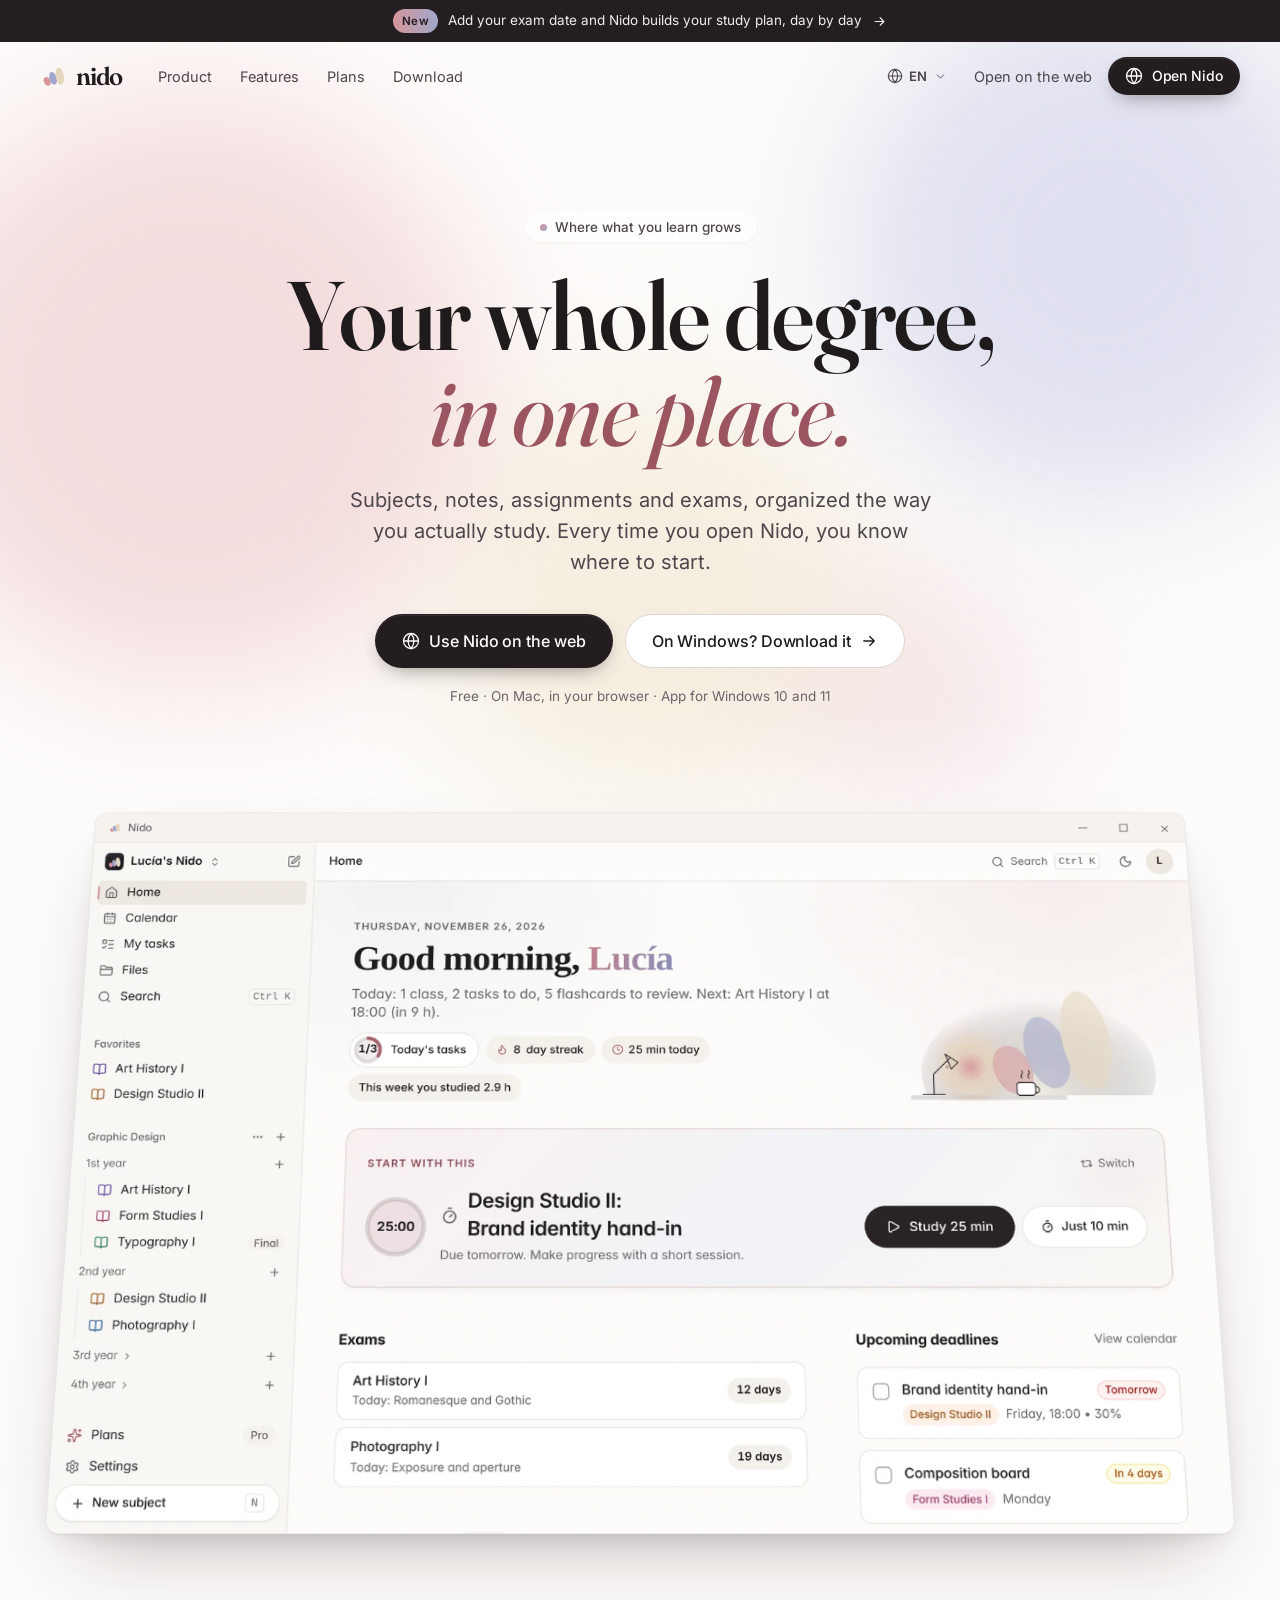
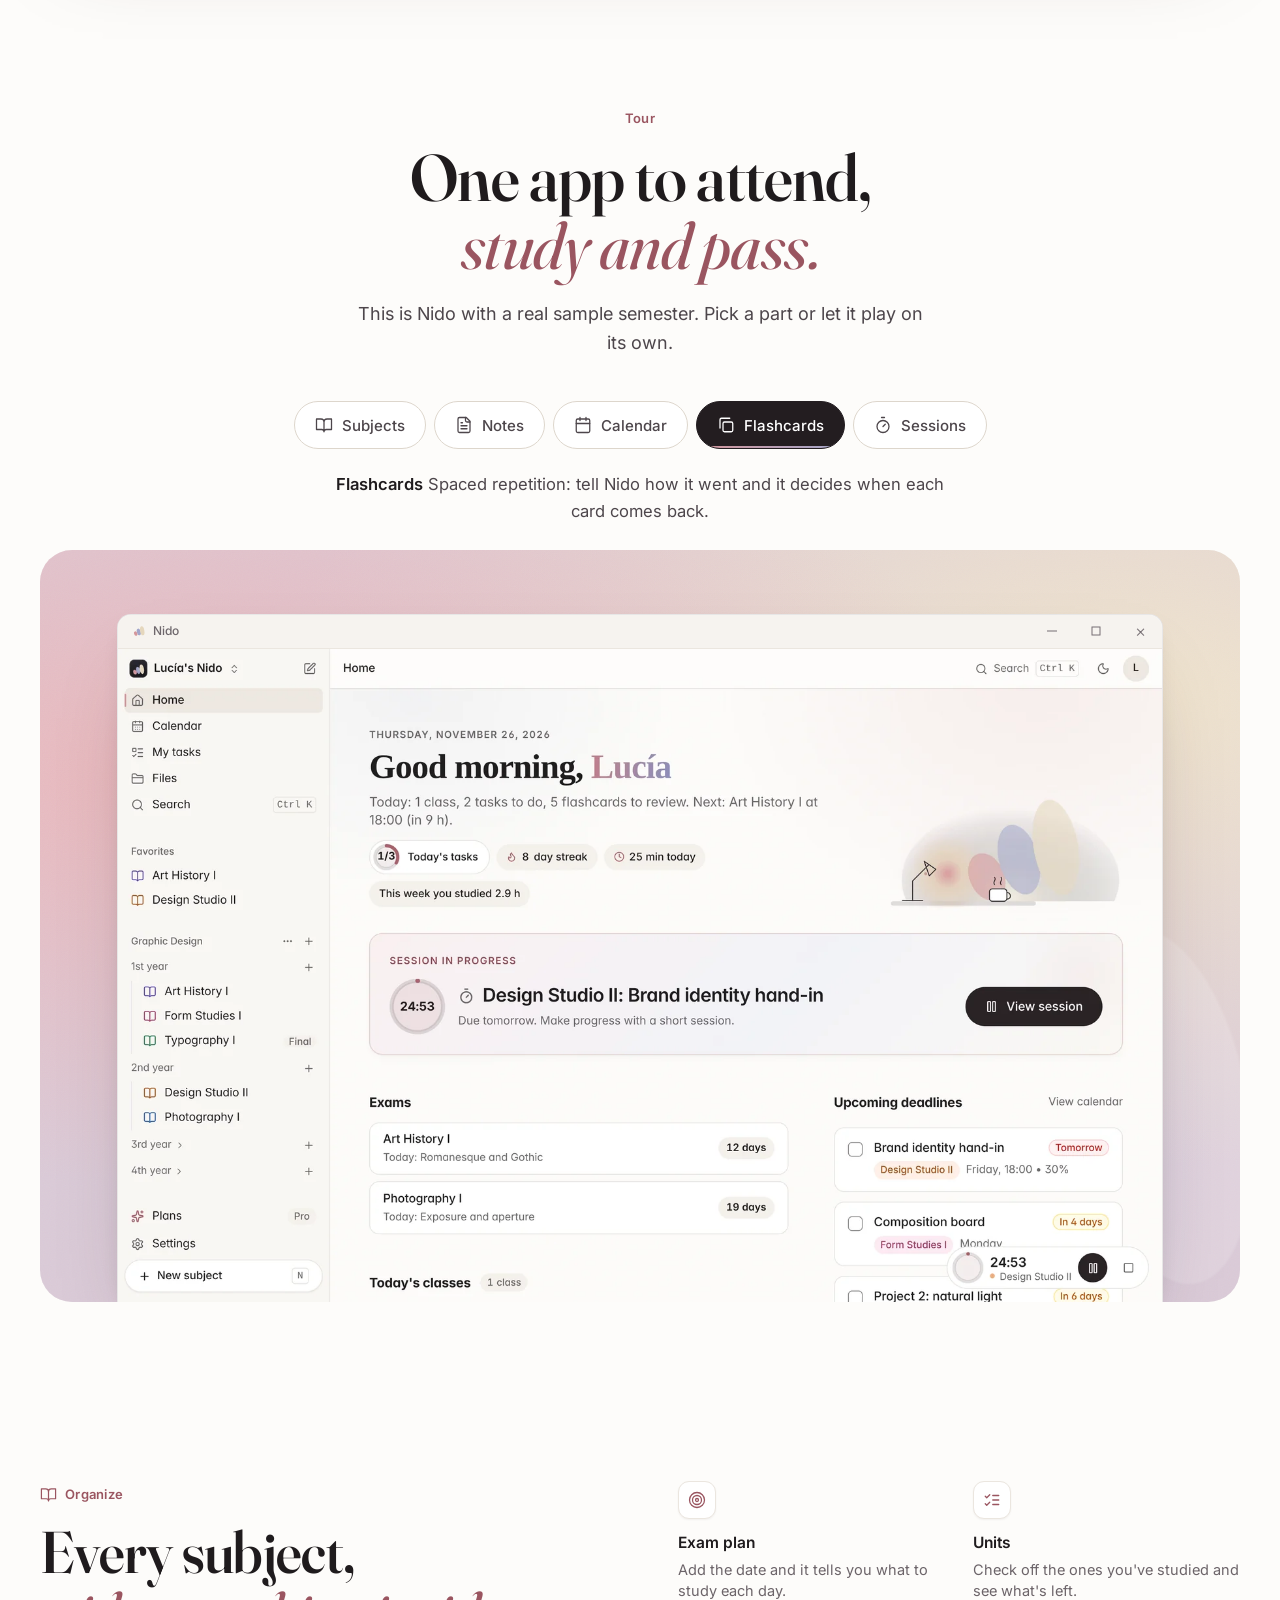
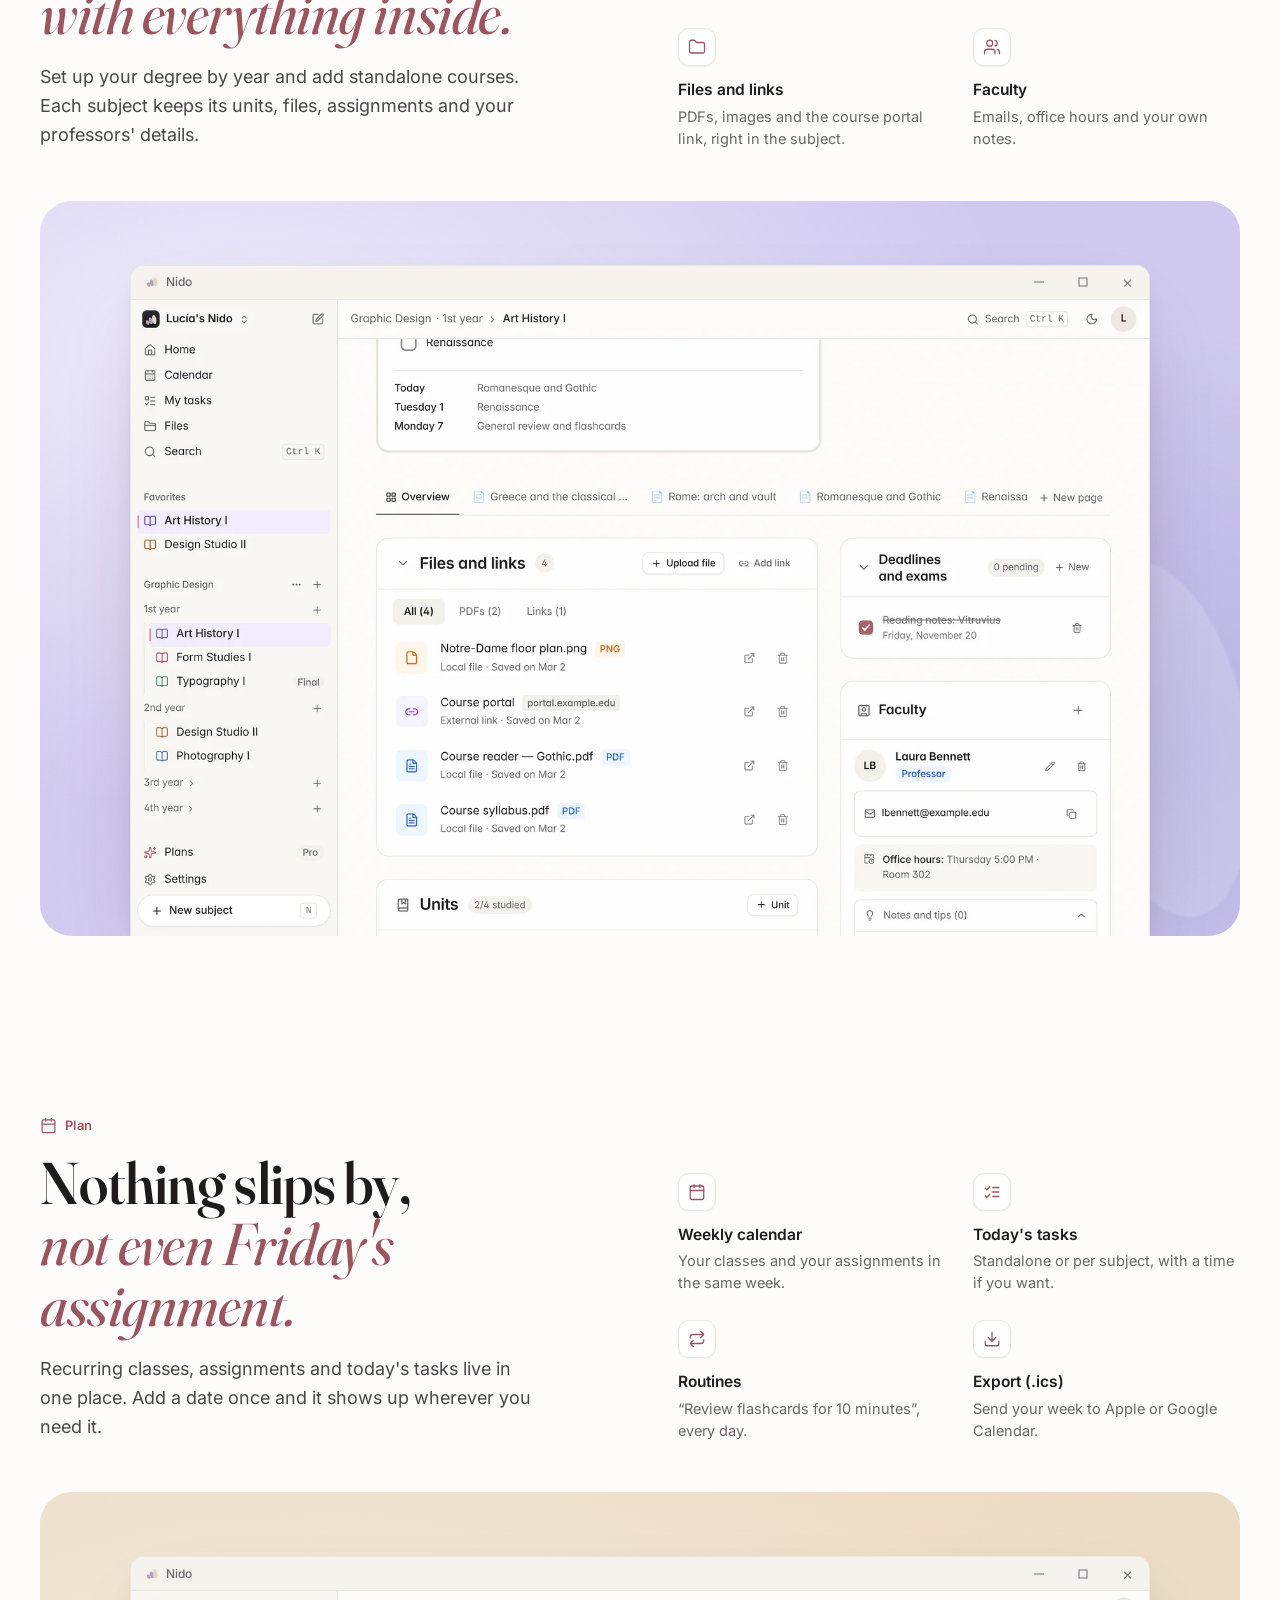
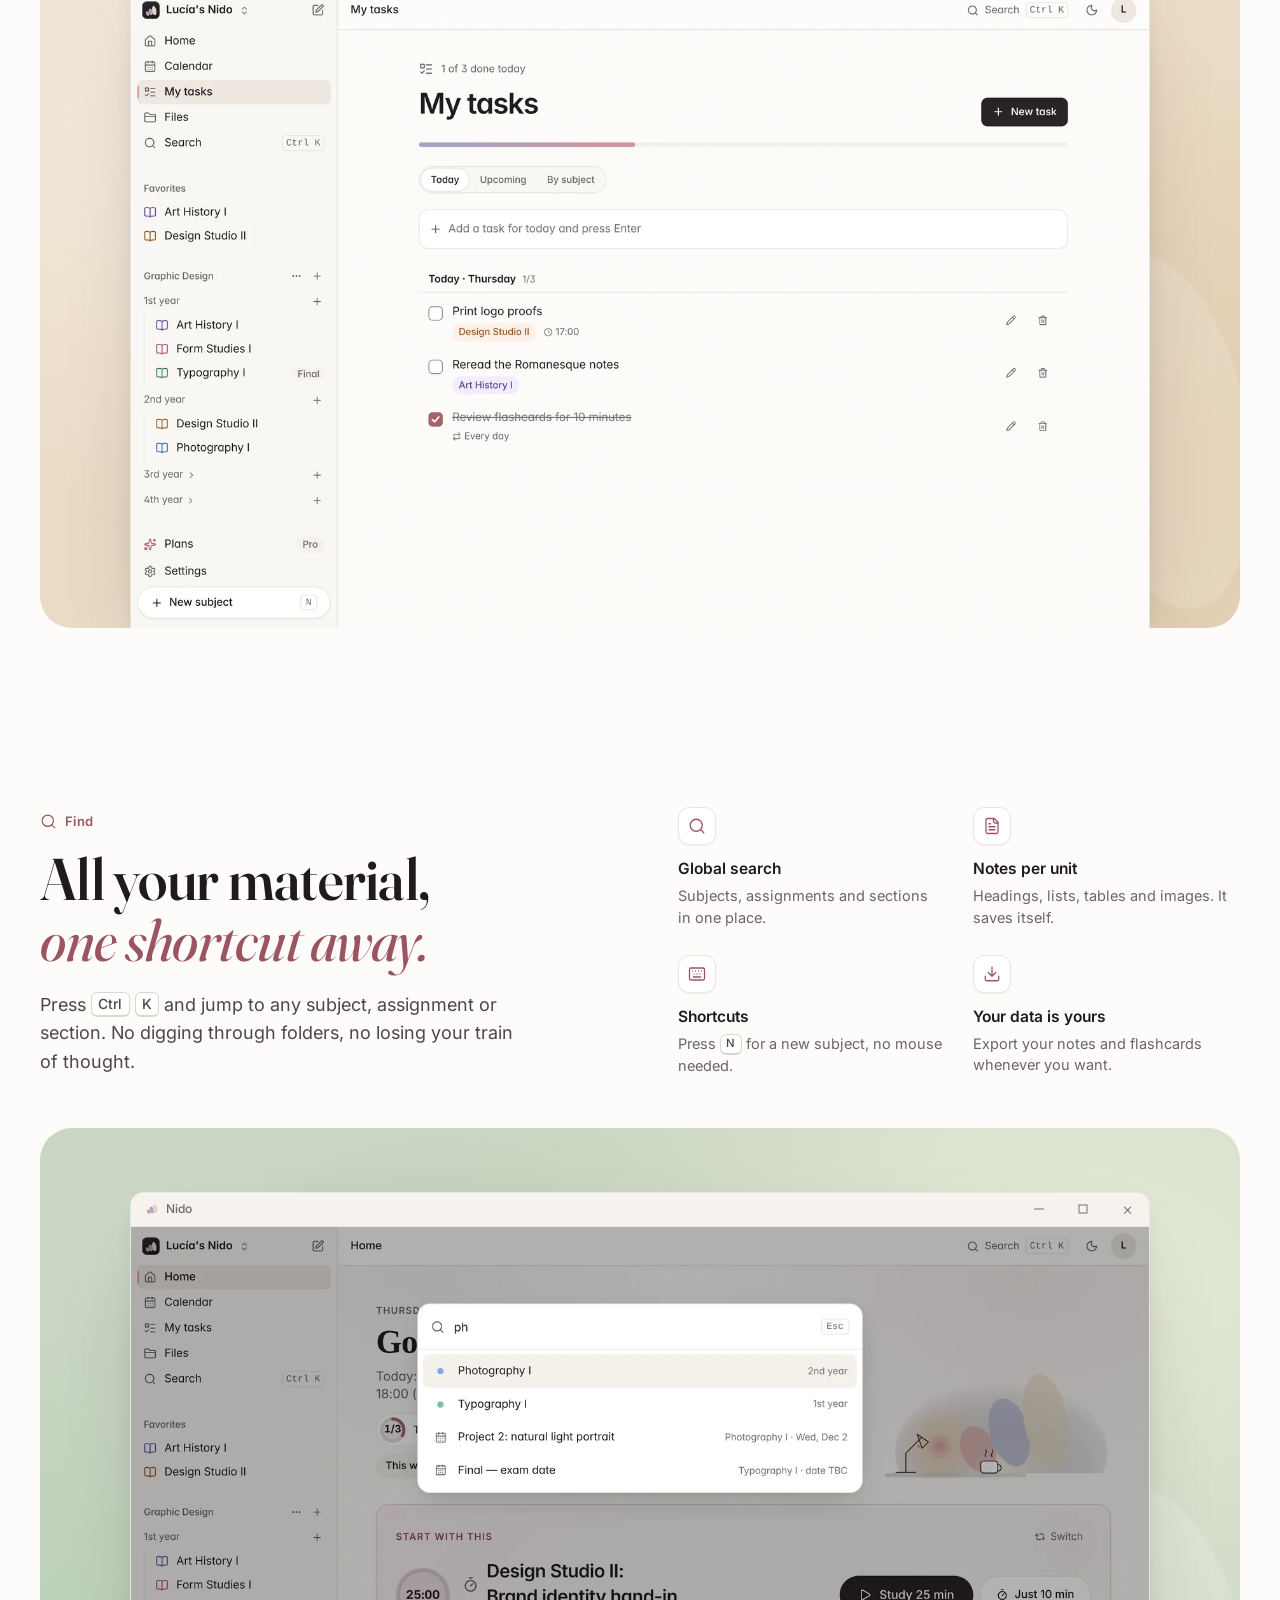
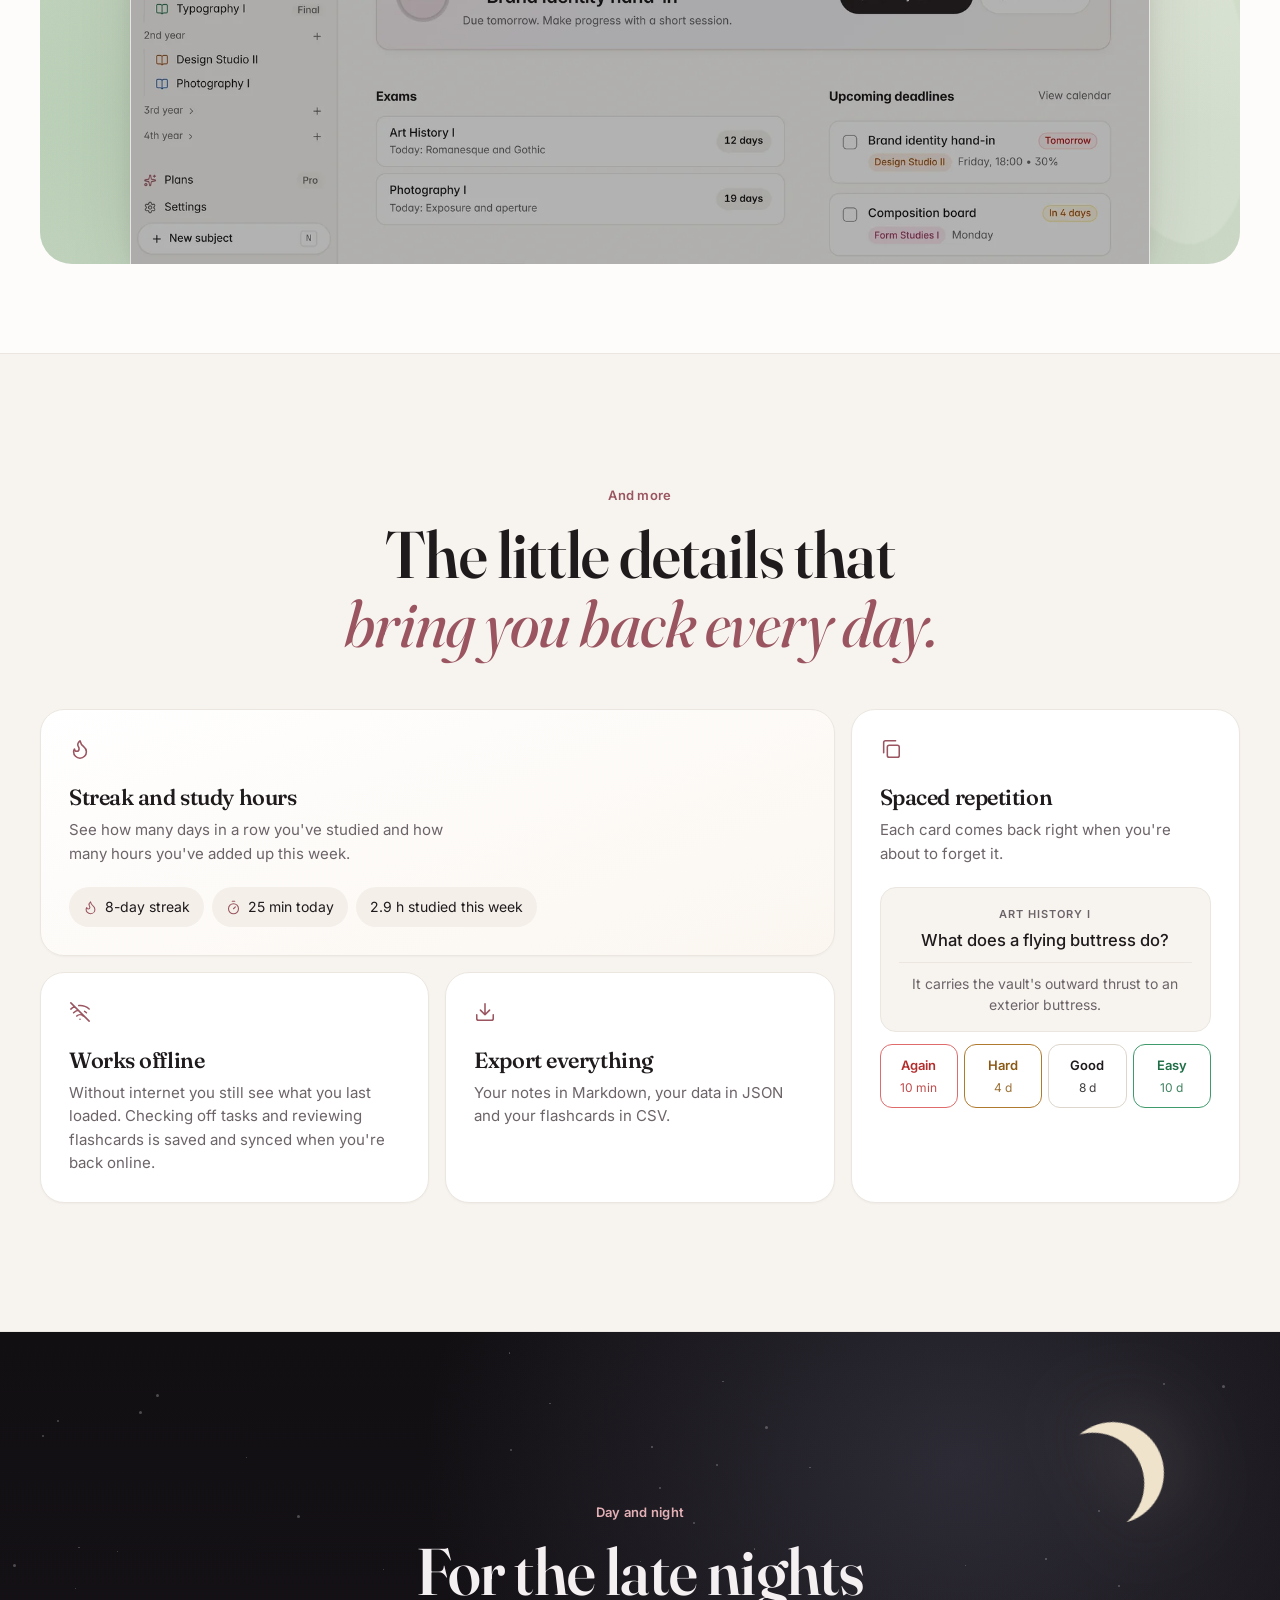
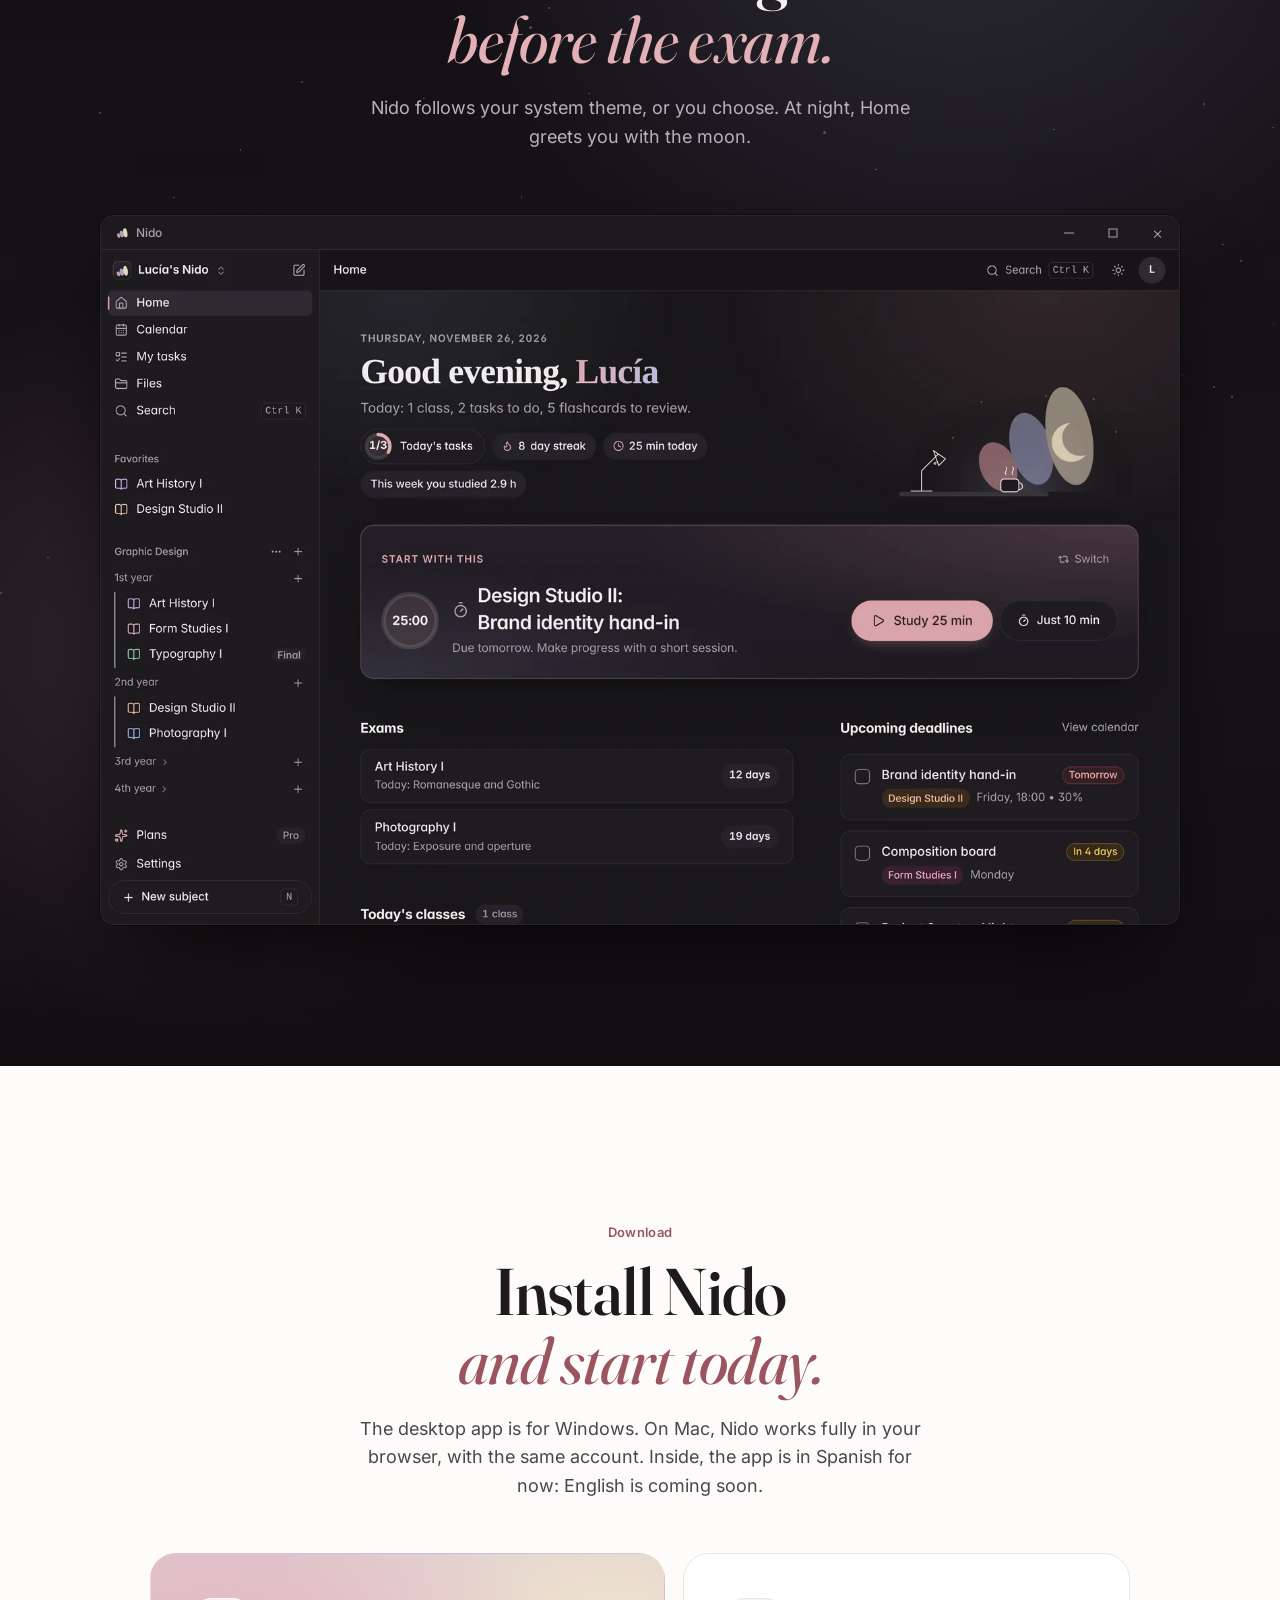
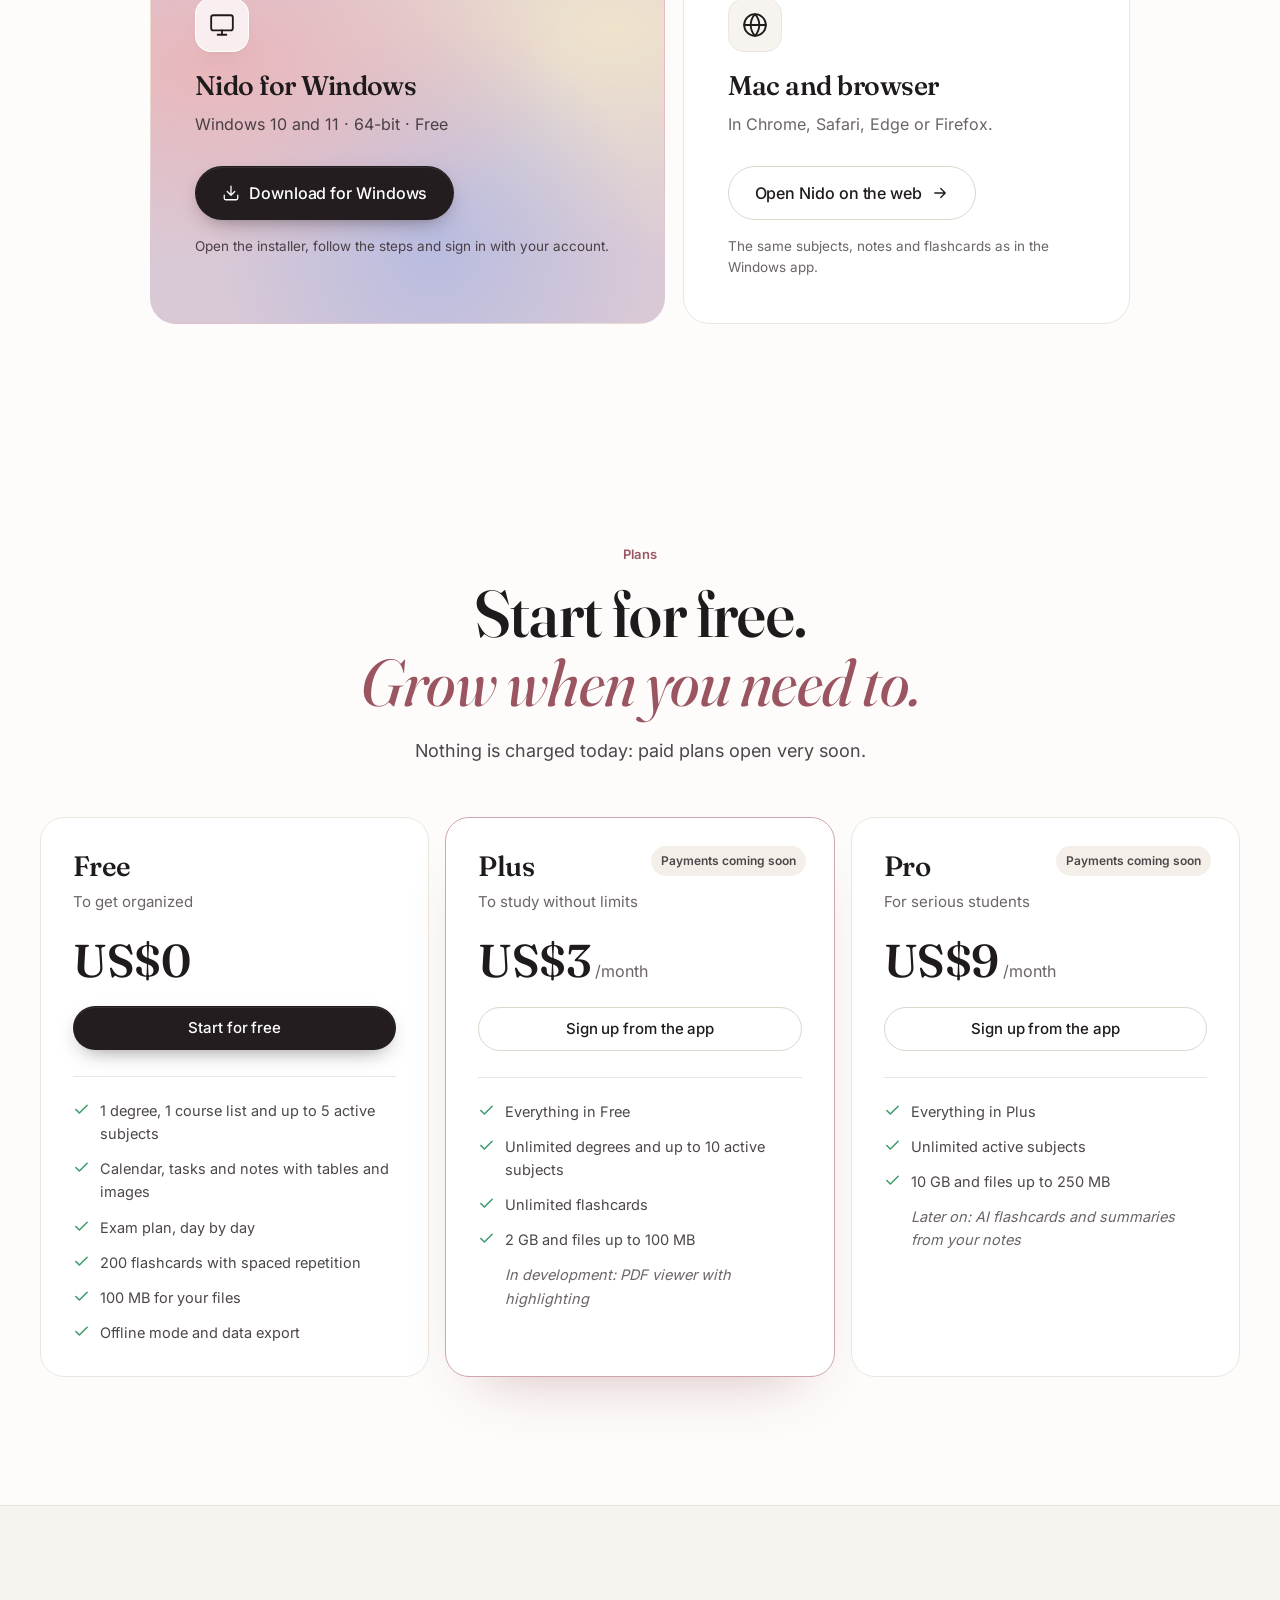
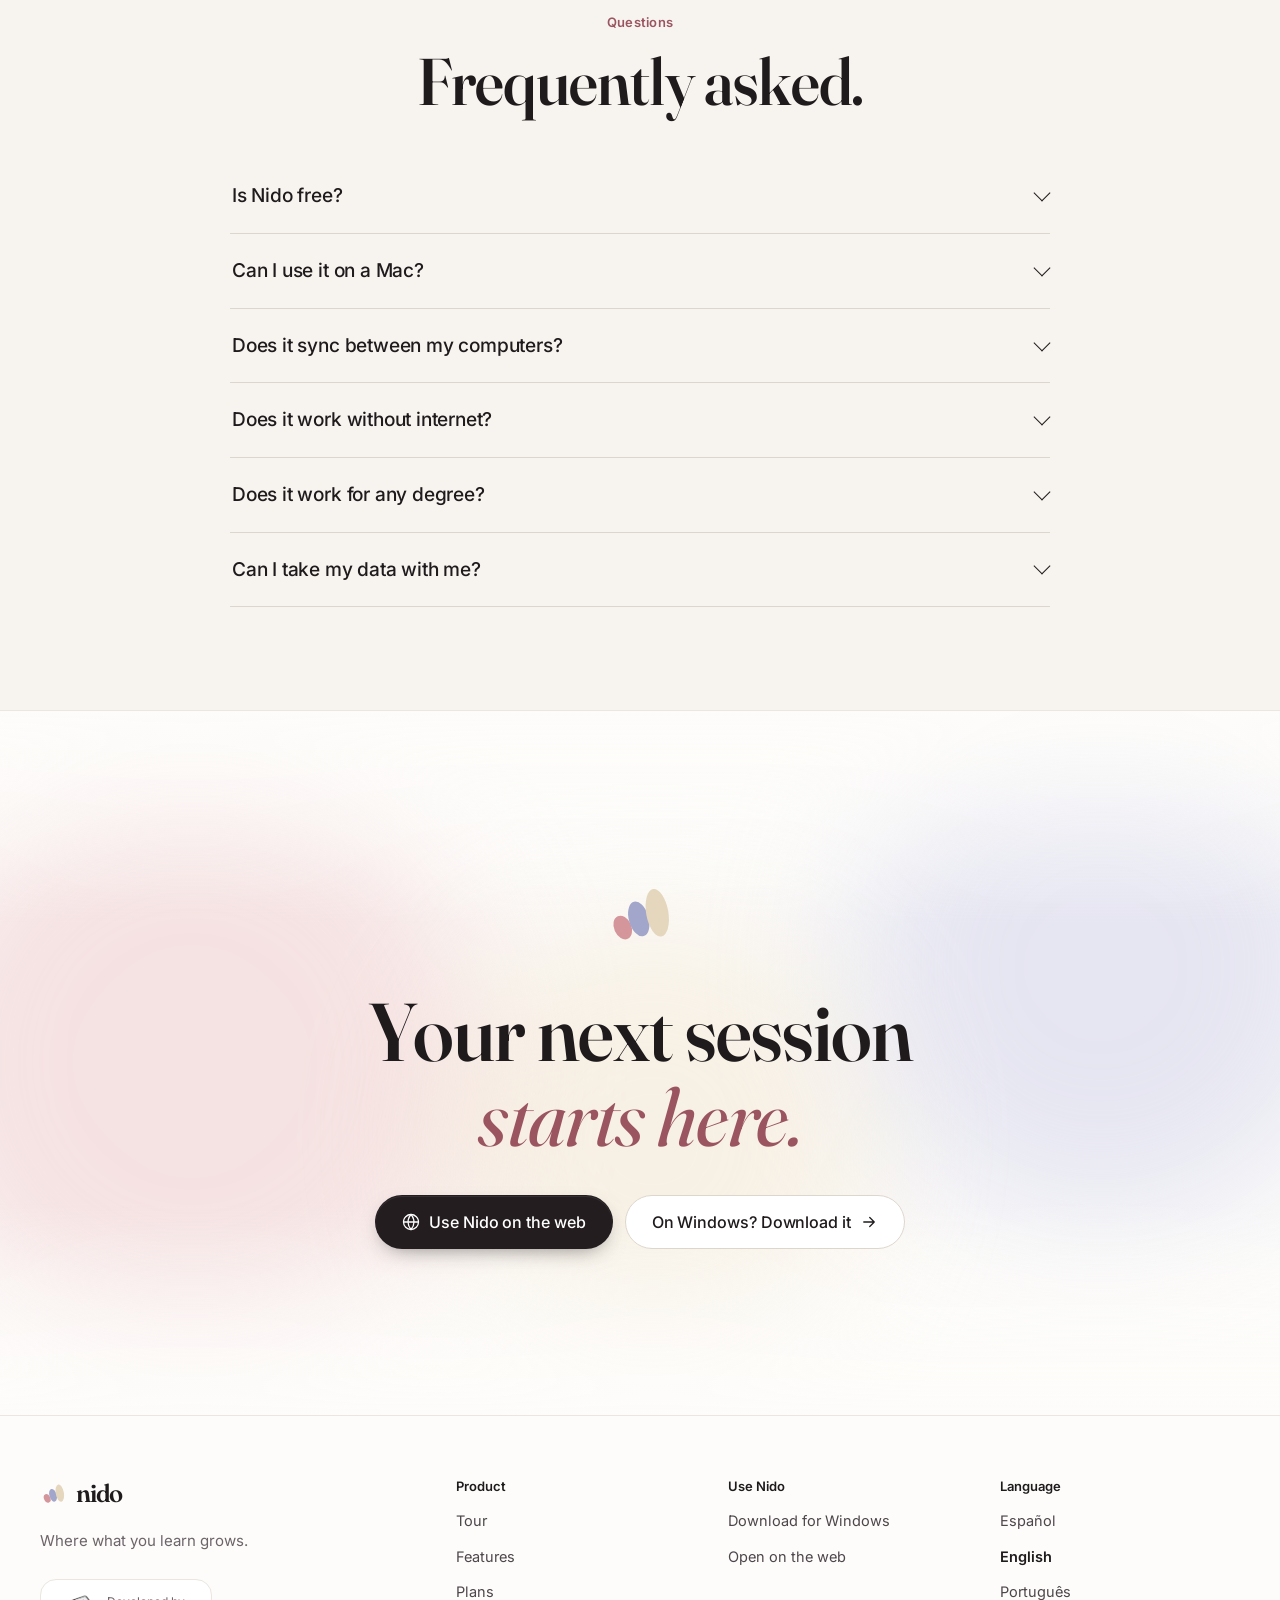
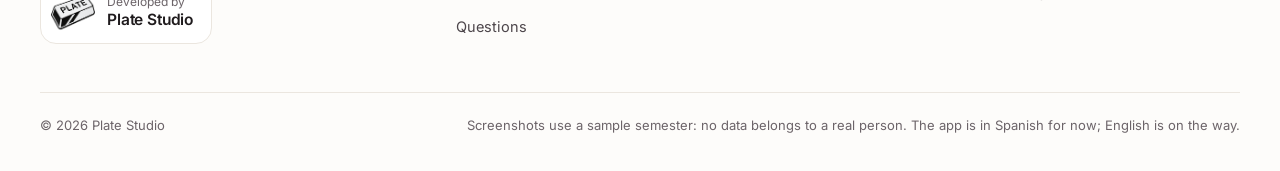
==== commit 79d9af6c: "Capturas de la app en inglés y portugués Cada idioma de la landing muestra sus propias capturas (ass" ====
--- a/index.html
+++ b/index.html
@@ -14,10 +14,9 @@
     <link rel="icon" href="assets/nido.png" />
     <link rel="preload" href="assets/fonts/fraunces.woff2" as="font" type="font/woff2" crossorigin />
     <link rel="preload" href="assets/fonts/inter.woff2" as="font" type="font/woff2" crossorigin />
-    <link rel="preload" as="image" href="assets/app/inicio-claro-1600.webp" imagesrcset="assets/app/inicio-claro-1600.webp 1600w, assets/app/inicio-claro-2560.webp 2560w, assets/app/inicio-claro-3840.webp 3840w" imagesizes="(min-width: 1240px) 1180px, 94vw" />
-    <link rel="stylesheet" href="styles.css?v=4" />
+    <link rel="stylesheet" href="styles.css?v=5" />
     <script>document.documentElement.classList.add("js");</script>
-    <script src="i18n.js?v=4"></script>
+    <script src="i18n.js?v=5"></script>
   </head>
   <body data-download="https://github.com/PlateStudio-ar/nido-landing/releases/latest/download/Nido-Setup.exe" data-web="https://nido-rho-gules.vercel.app/">
     <svg width="0" height="0" style="position:absolute" aria-hidden="true">
@@ -366,6 +365,6 @@
       <div class="foot-base"><span>© 2026 Plate Studio</span><span data-i18n="foot.note">Las capturas usan una cursada de ejemplo: ningún dato pertenece a una persona real.</span></div>
     </footer>
 
-    <script src="main.js?v=4" defer></script>
+    <script src="main.js?v=5" defer></script>
   </body>
 </html>
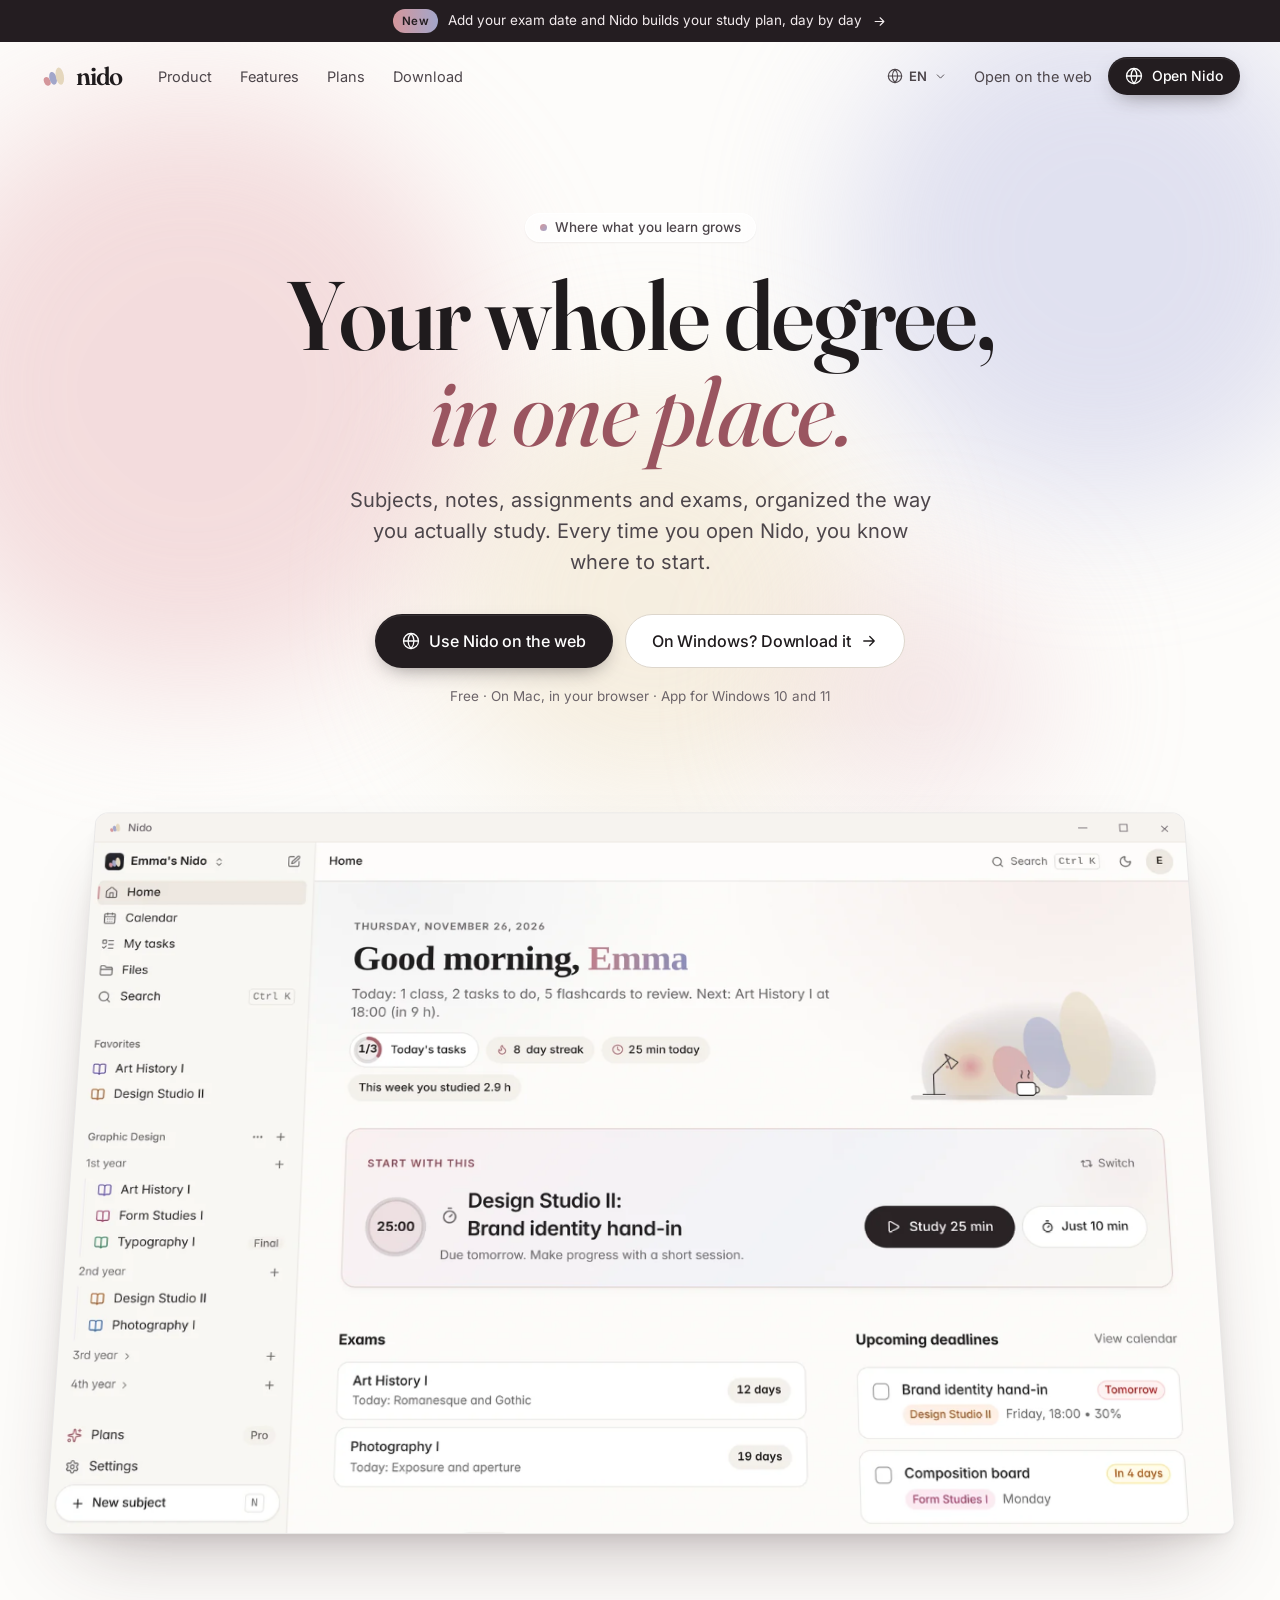
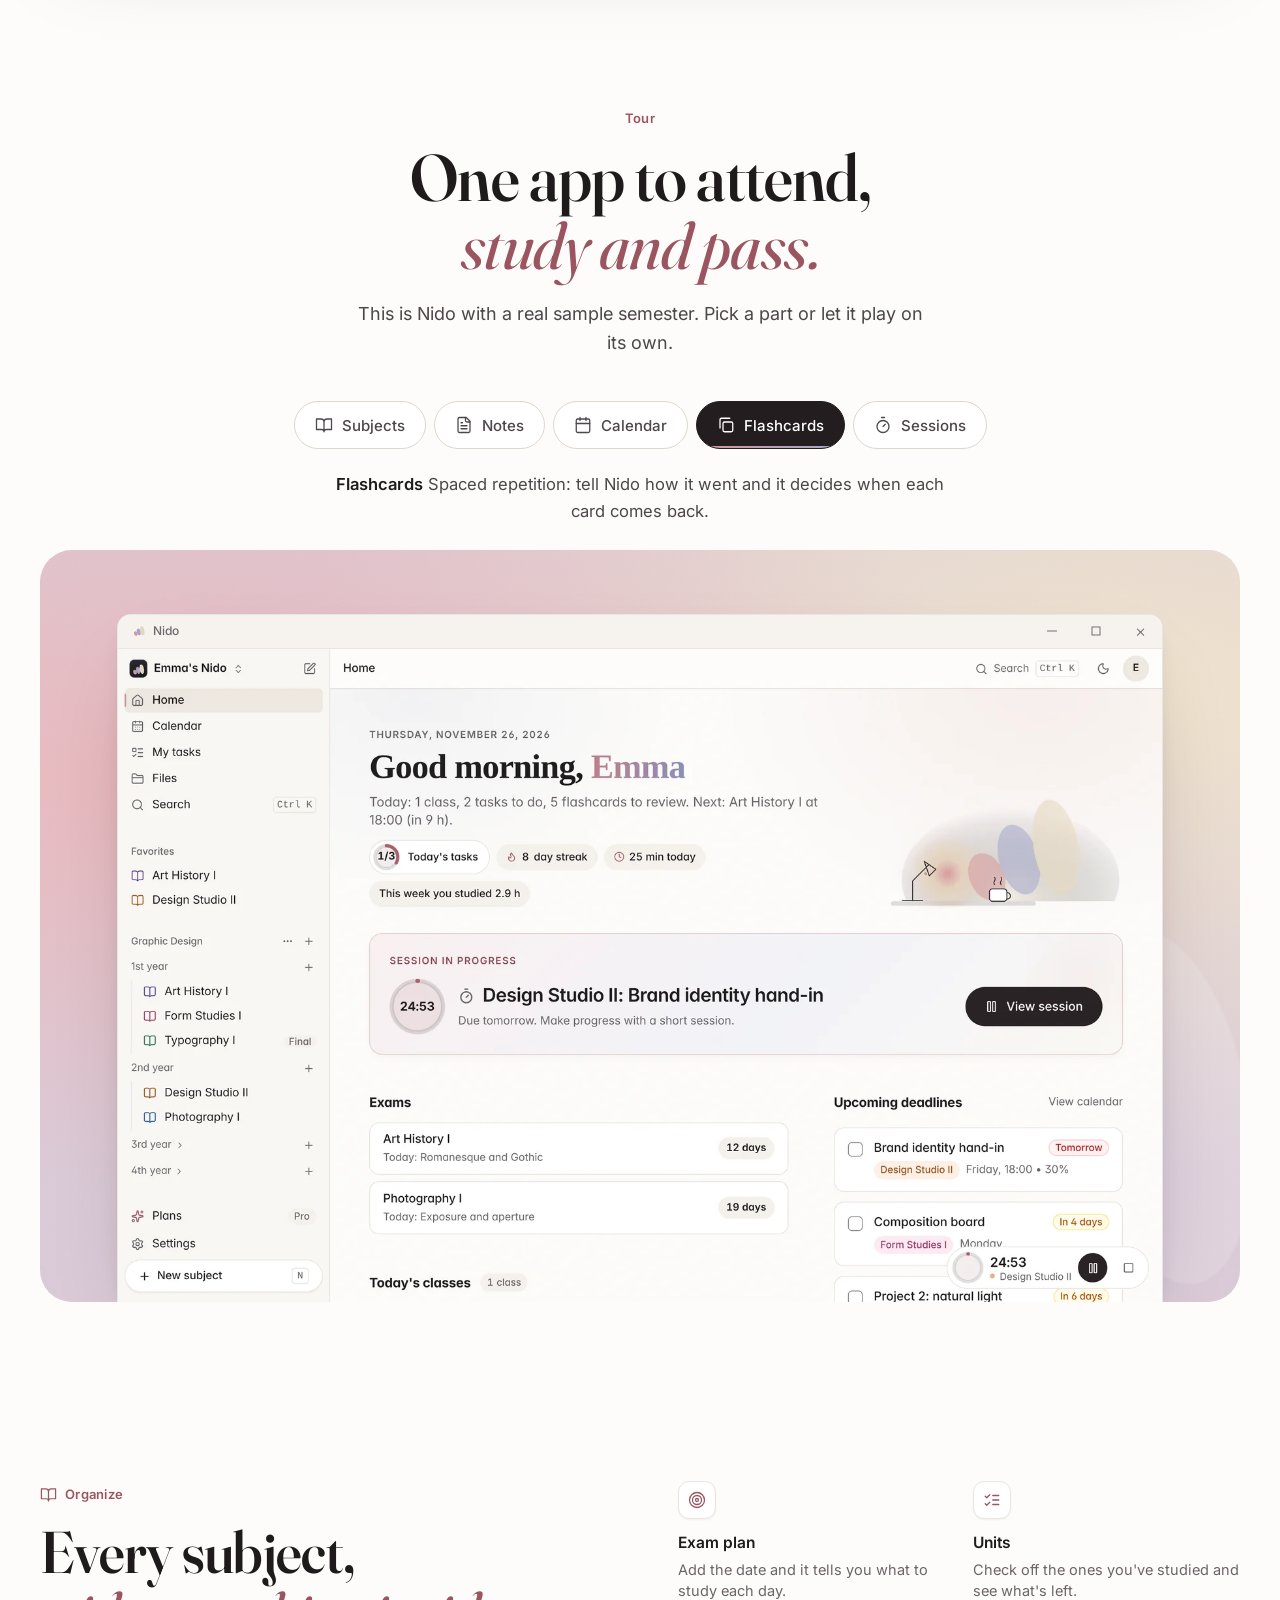
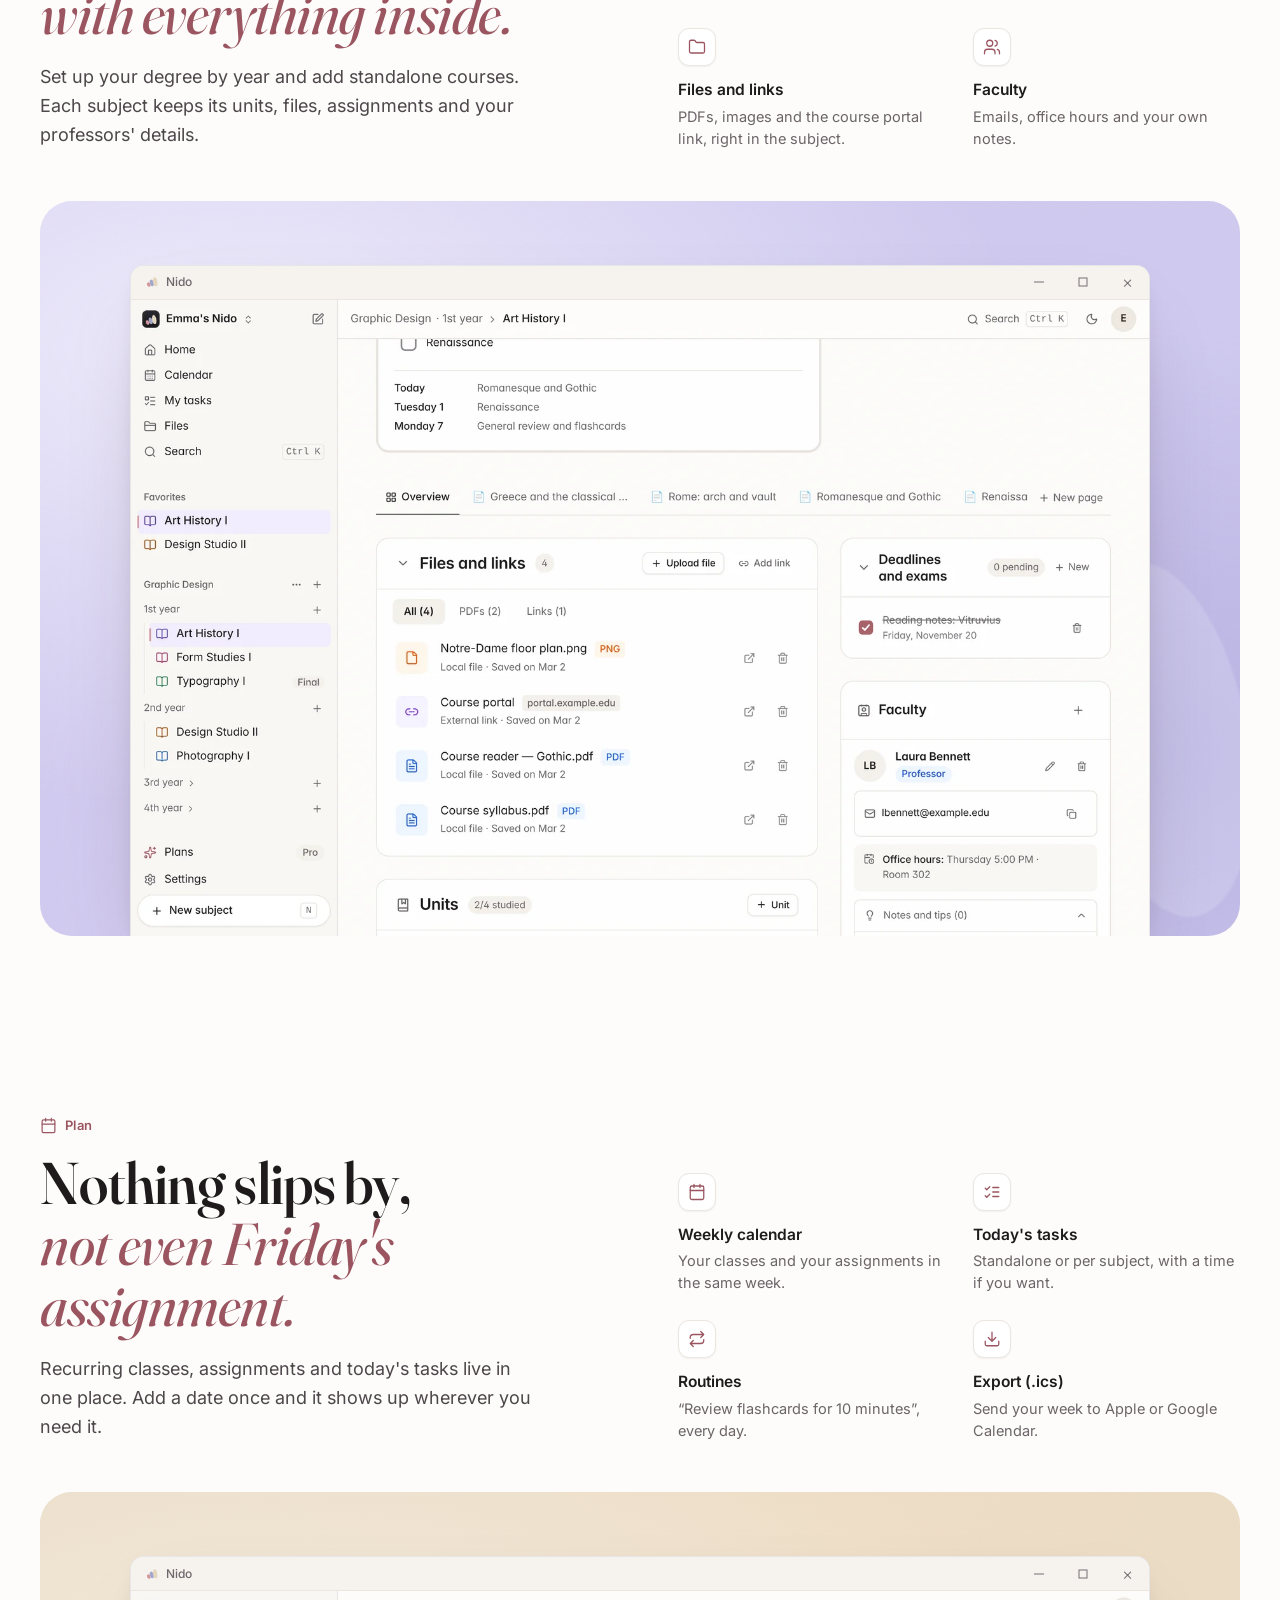
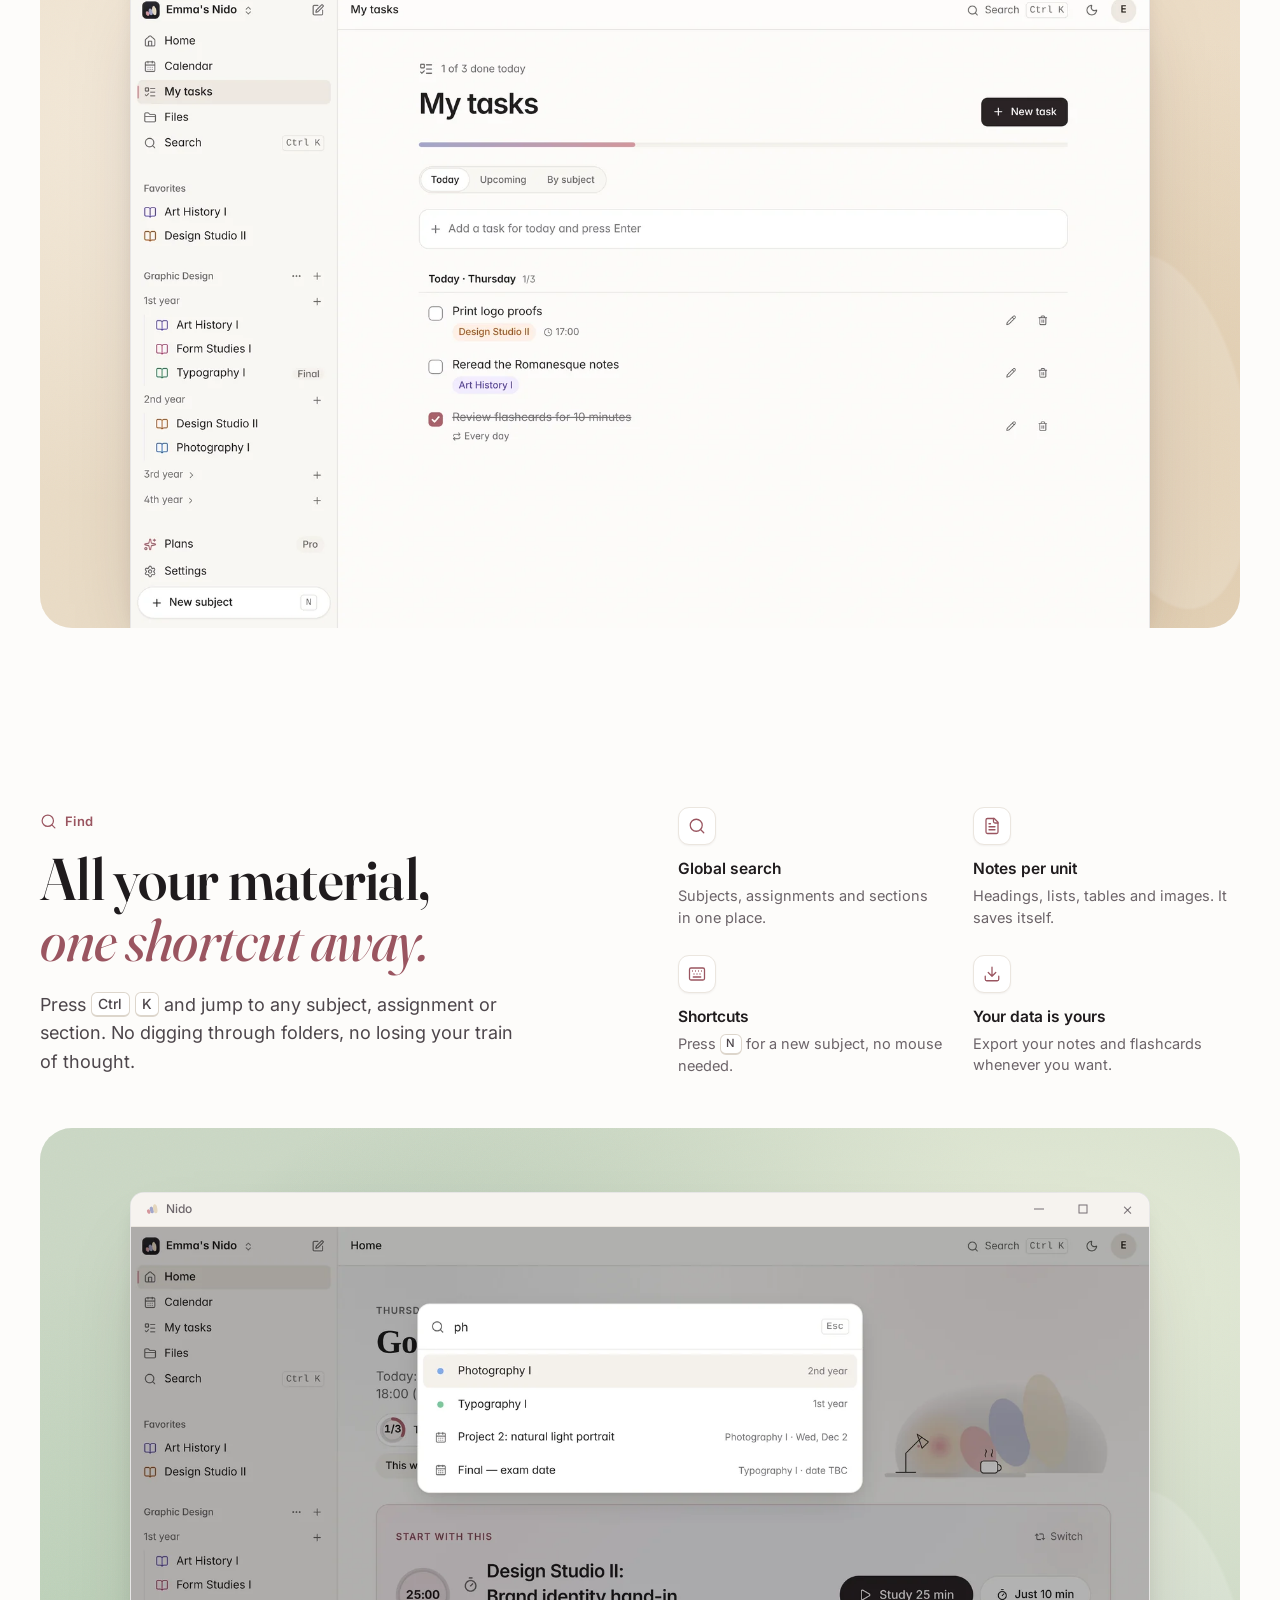
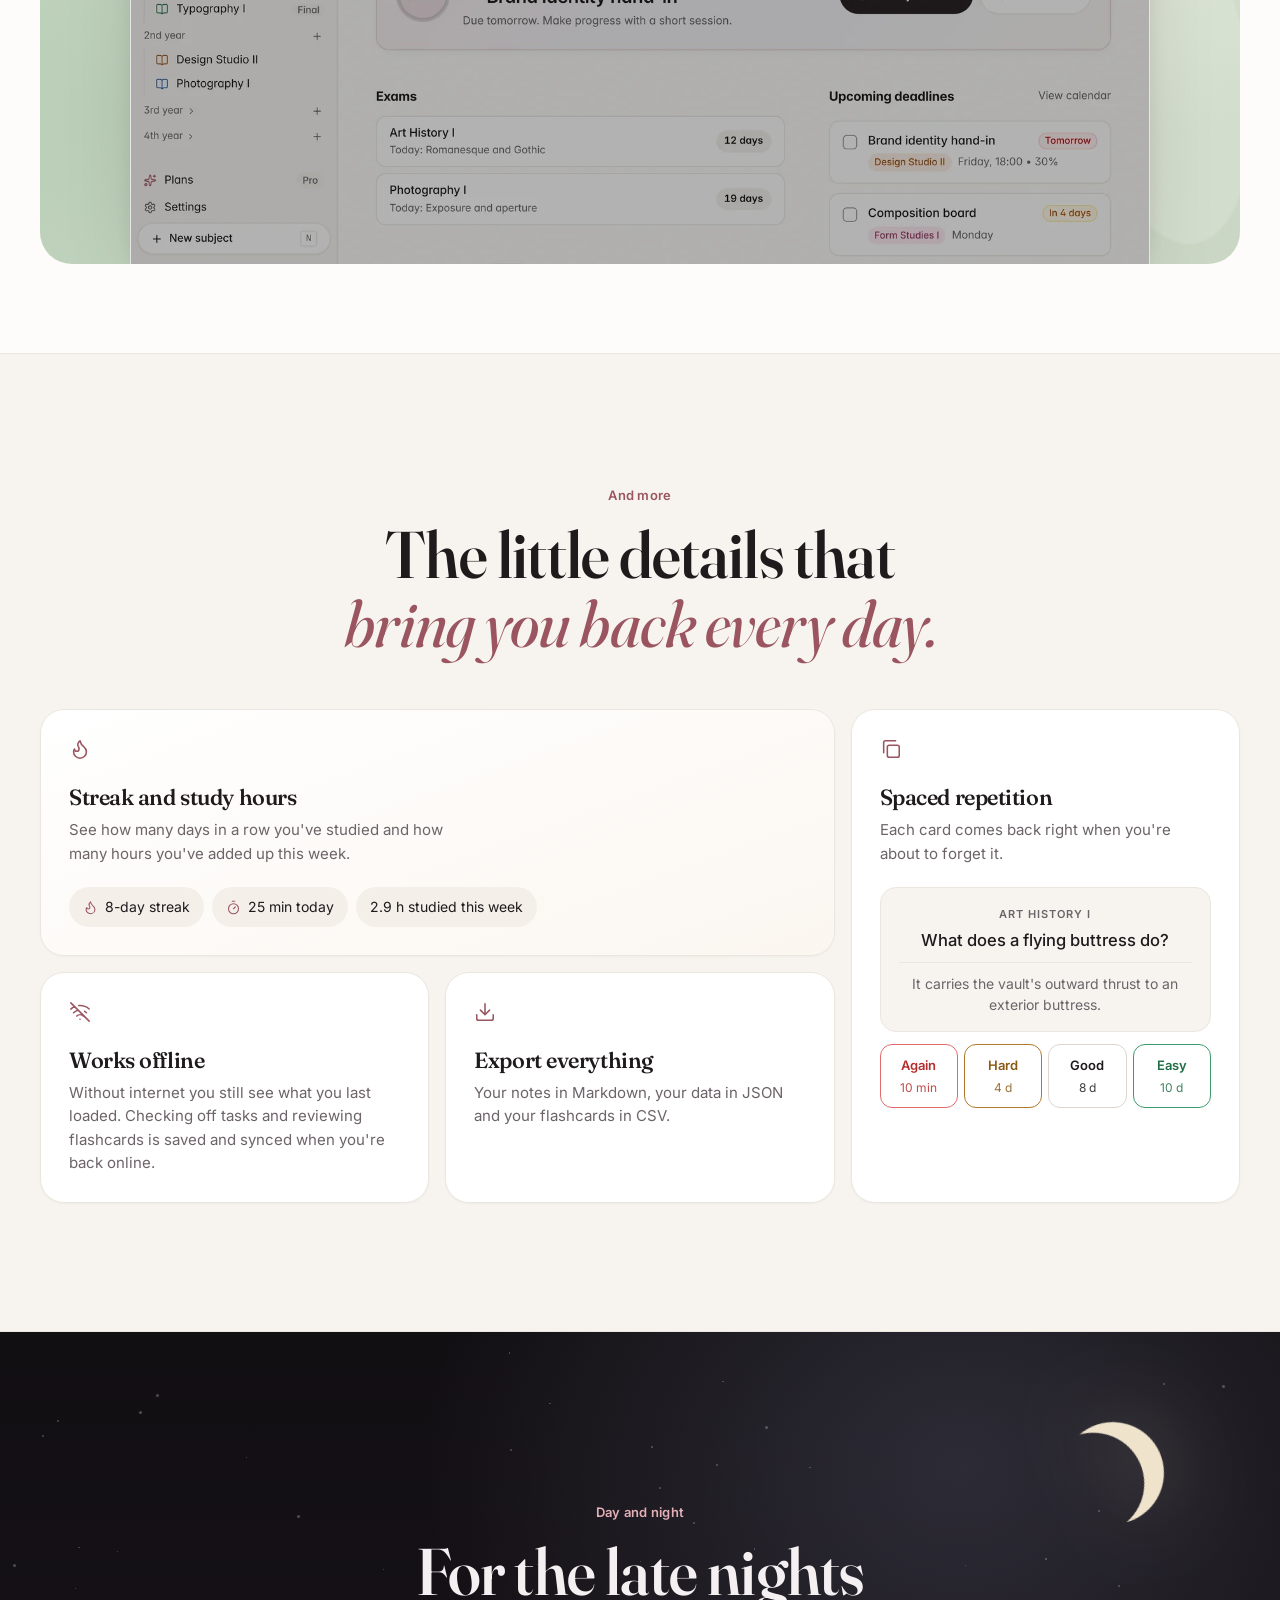
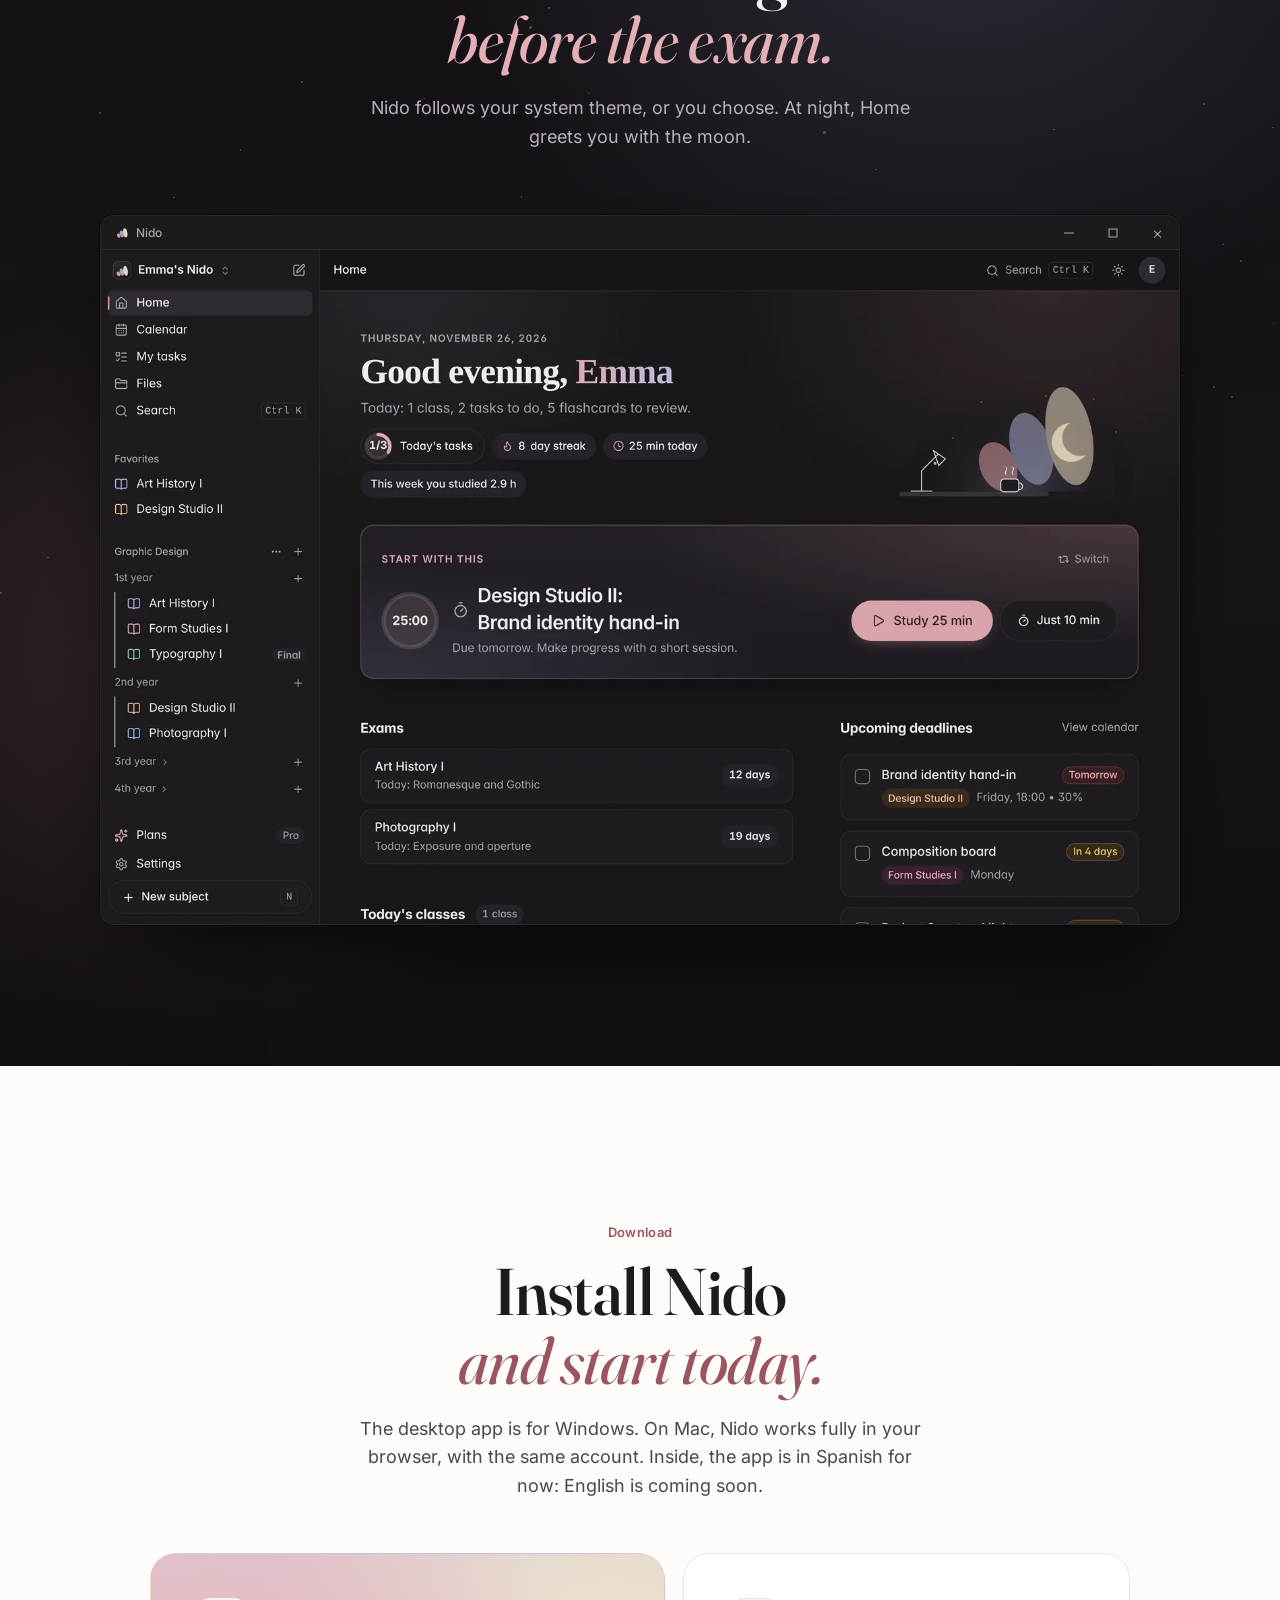
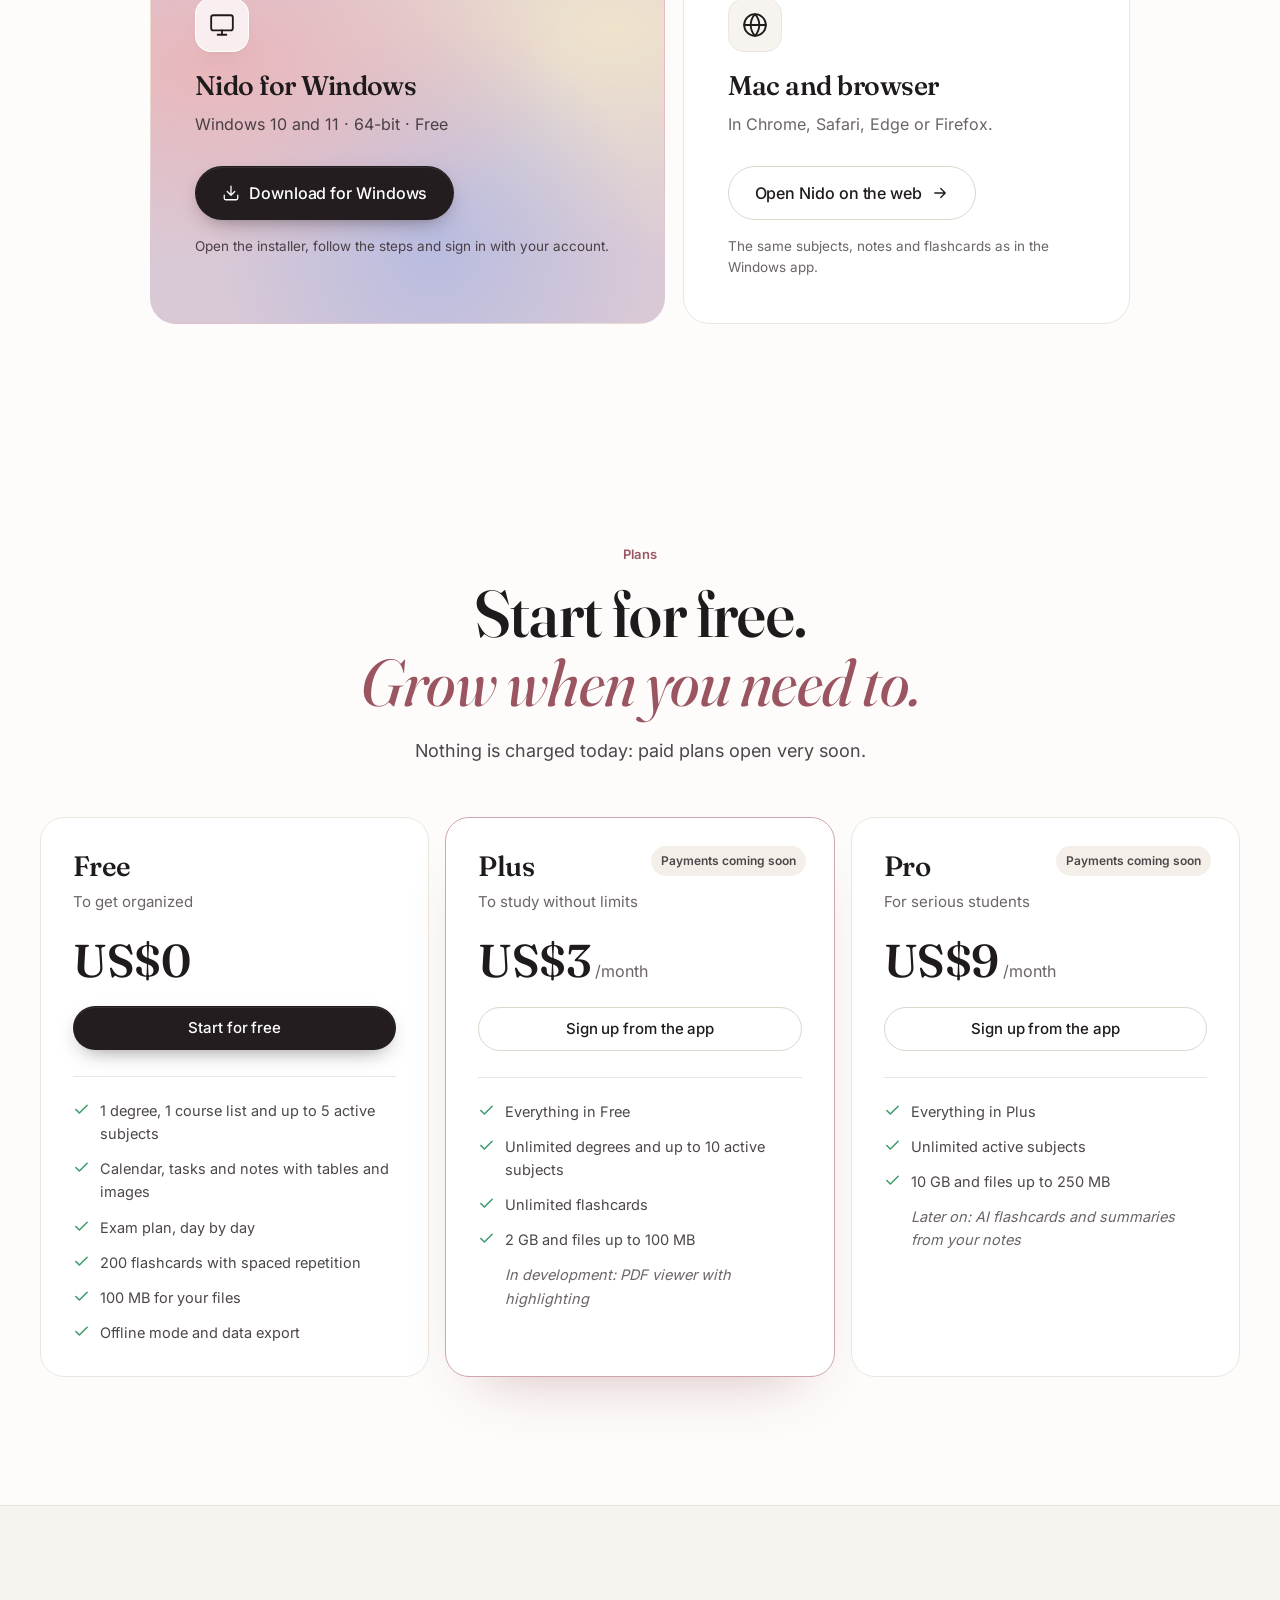
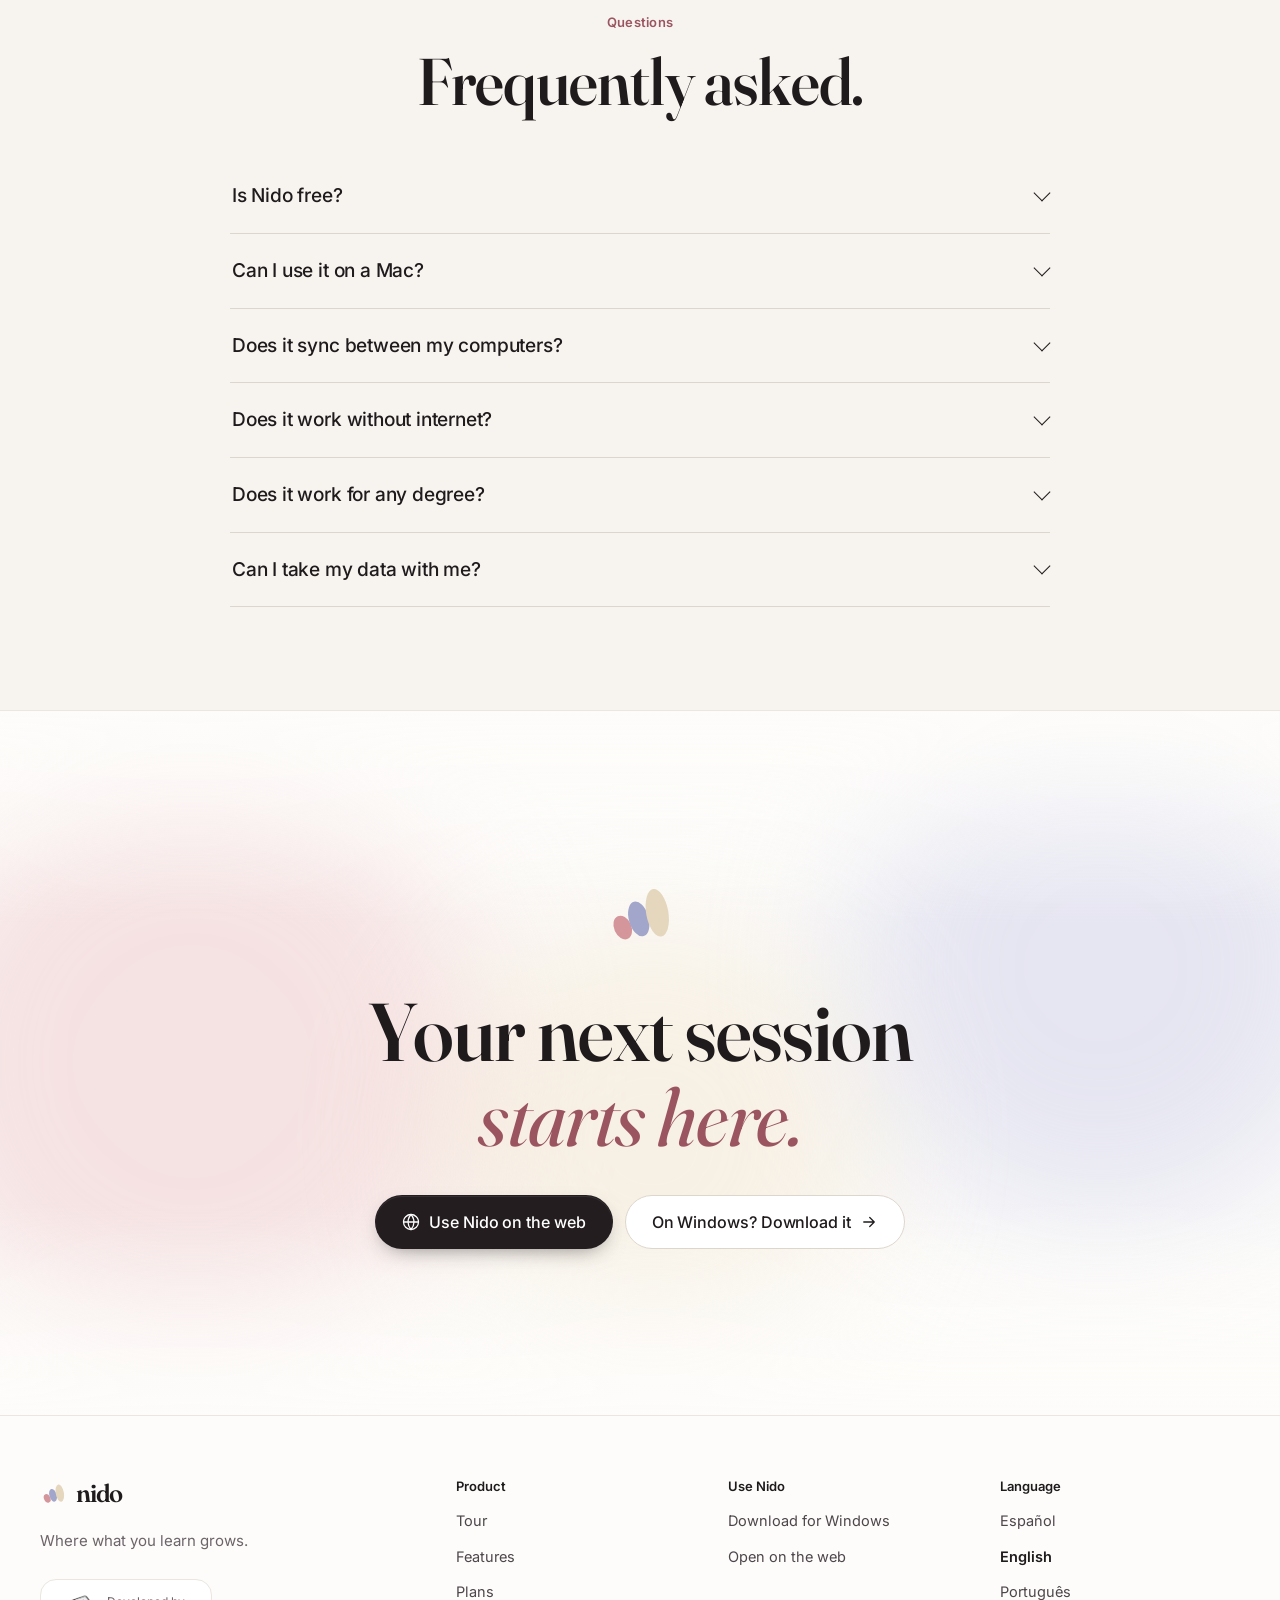
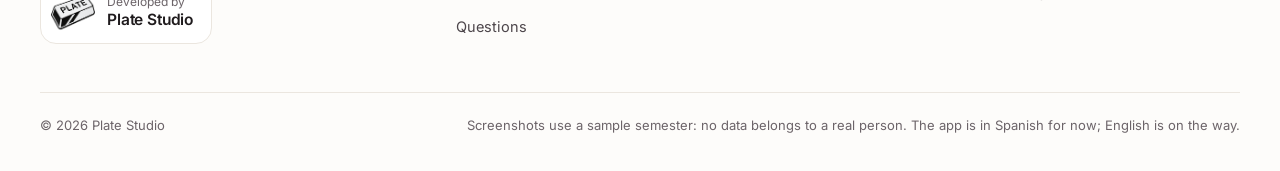
==== commit dbd4bce6: "Capturas con otro nombre de ejemplo: Martina, Emma y Beatriz La cuenta de ejemplo de las capturas pa" ====
--- a/index.html
+++ b/index.html
@@ -14,9 +14,9 @@
     <link rel="icon" href="assets/nido.png" />
     <link rel="preload" href="assets/fonts/fraunces.woff2" as="font" type="font/woff2" crossorigin />
     <link rel="preload" href="assets/fonts/inter.woff2" as="font" type="font/woff2" crossorigin />
-    <link rel="stylesheet" href="styles.css?v=5" />
+    <link rel="stylesheet" href="styles.css?v=6" />
     <script>document.documentElement.classList.add("js");</script>
-    <script src="i18n.js?v=5"></script>
+    <script src="i18n.js?v=6"></script>
   </head>
   <body data-download="https://github.com/PlateStudio-ar/nido-landing/releases/latest/download/Nido-Setup.exe" data-web="https://nido-rho-gules.vercel.app/">
     <svg width="0" height="0" style="position:absolute" aria-hidden="true">
@@ -100,7 +100,7 @@
         <div class="hero-stage" id="heroStage">
           <figure class="window hero-window">
             <div class="win-bar" aria-hidden="true"><span class="win-title"><svg><use href="#i-petals" /></svg>Nido</span><span class="win-ctrl"><i></i><i></i><i></i></span></div>
-            <img src="assets/app/inicio-claro-1600.webp" srcset="assets/app/inicio-claro-1600.webp 1600w, assets/app/inicio-claro-2560.webp 2560w, assets/app/inicio-claro-3840.webp 3840w" sizes="(min-width: 1240px) 1180px, 94vw" width="1600" height="1000" data-i18n-alt="alt.inicio" alt="Inicio de Nido: «Buen día, Lucía», la sugerencia «Empezá por esto», los parciales que se vienen y las próximas entregas" fetchpriority="high" />
+            <img src="assets/app/inicio-claro-1600.webp" srcset="assets/app/inicio-claro-1600.webp 1600w, assets/app/inicio-claro-2560.webp 2560w, assets/app/inicio-claro-3840.webp 3840w" sizes="(min-width: 1240px) 1180px, 94vw" width="1600" height="1000" data-i18n-alt="alt.inicio" alt="Inicio de Nido: «Buen día, Martina», la sugerencia «Empezá por esto», los parciales que se vienen y las próximas entregas" fetchpriority="high" />
           </figure>
         </div>
       </section>
@@ -239,7 +239,7 @@
         <div class="night-stage" data-reveal>
           <figure class="window window-dark">
             <div class="win-bar" aria-hidden="true"><span class="win-title"><svg><use href="#i-petals" /></svg>Nido</span><span class="win-ctrl"><i></i><i></i><i></i></span></div>
-            <img src="assets/app/inicio-oscuro-1600.webp" srcset="assets/app/inicio-oscuro-1600.webp 1600w, assets/app/inicio-oscuro-2560.webp 2560w, assets/app/inicio-oscuro-3840.webp 3840w" sizes="(min-width: 1240px) 1080px, 92vw" width="1600" height="1000" data-i18n-alt="alt.noche" alt="Inicio de Nido en modo oscuro: «Buenas noches, Lucía» con la luna" loading="lazy" />
+            <img src="assets/app/inicio-oscuro-1600.webp" srcset="assets/app/inicio-oscuro-1600.webp 1600w, assets/app/inicio-oscuro-2560.webp 2560w, assets/app/inicio-oscuro-3840.webp 3840w" sizes="(min-width: 1240px) 1080px, 92vw" width="1600" height="1000" data-i18n-alt="alt.noche" alt="Inicio de Nido en modo oscuro: «Buenas noches, Martina» con la luna" loading="lazy" />
           </figure>
         </div>
       </section>
@@ -365,6 +365,6 @@
       <div class="foot-base"><span>© 2026 Plate Studio</span><span data-i18n="foot.note">Las capturas usan una cursada de ejemplo: ningún dato pertenece a una persona real.</span></div>
     </footer>
 
-    <script src="main.js?v=5" defer></script>
+    <script src="main.js?v=6" defer></script>
   </body>
 </html>
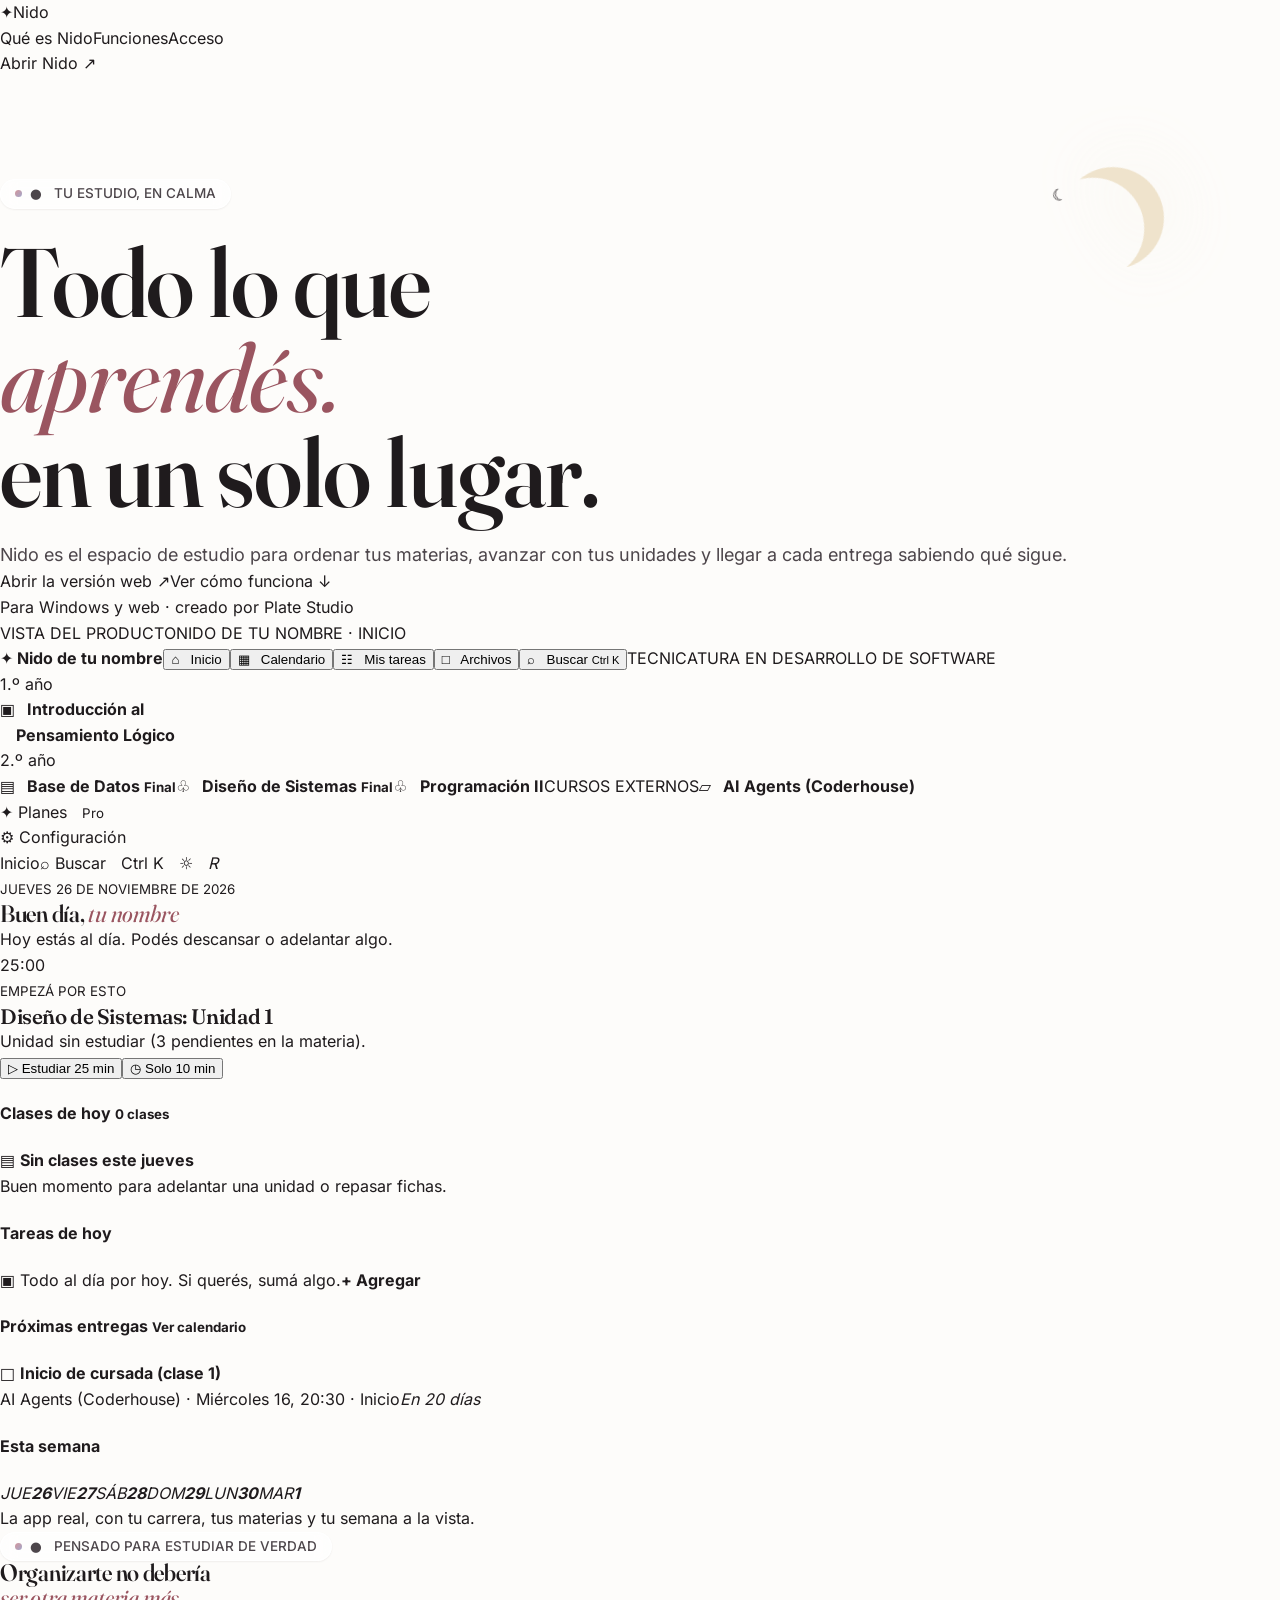
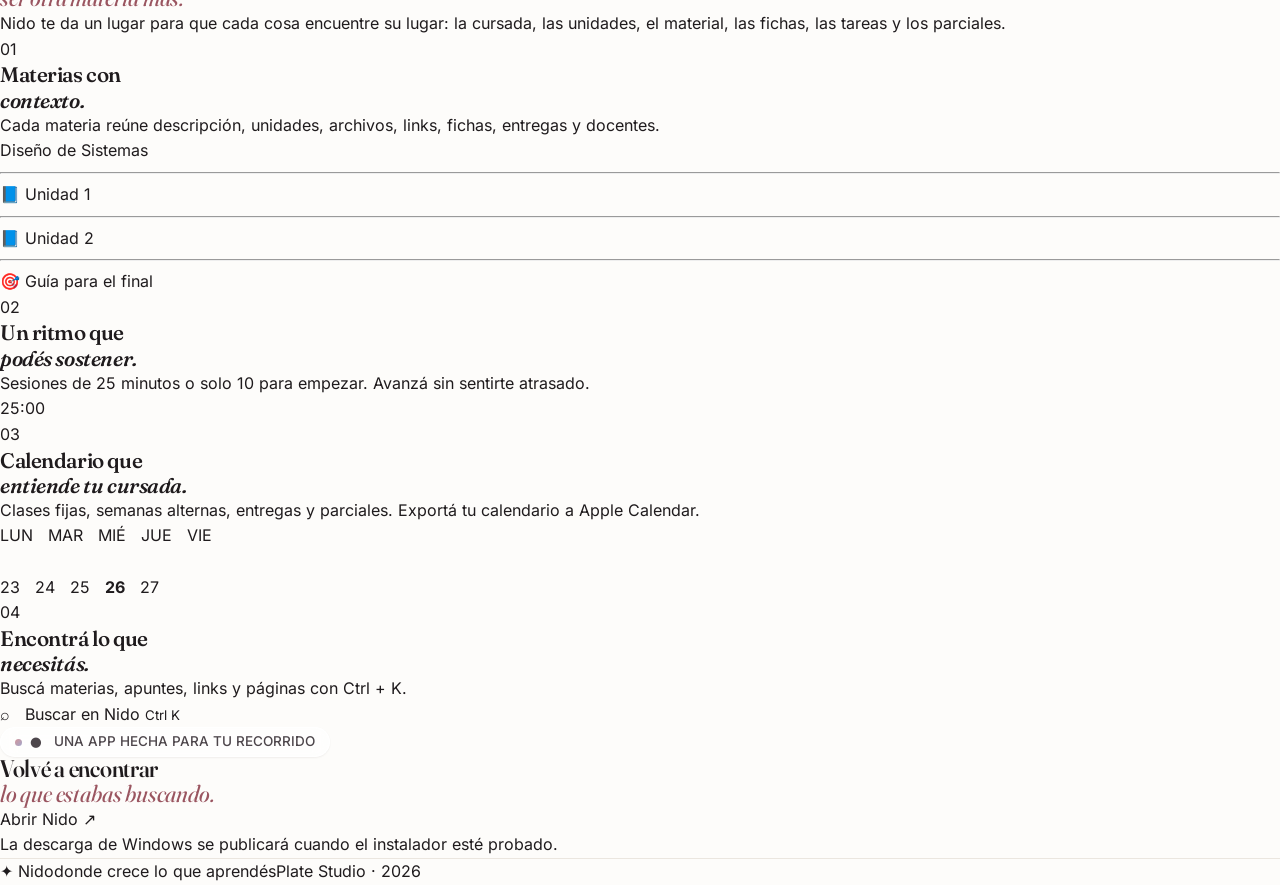
==== commit 5364ece8: "feat: capture privacy-conscious landing visits and UTMs" ====
--- a/index.html
+++ b/index.html
@@ -1,370 +1,15 @@
 <!doctype html>
-<html lang="es-AR">
-  <head>
-    <meta charset="utf-8" />
-    <meta name="viewport" content="width=device-width, initial-scale=1" />
-    <title data-i18n="meta.title">Nido · Donde crece lo que aprendés</title>
-    <meta name="description" data-i18n-content="meta.desc" content="Nido ordena tu carrera: materias, apuntes, entregas, parciales y fichas de repaso en una sola app. Descargala gratis para Windows o usala desde el navegador." />
-    <meta name="theme-color" content="#fdfcfa" />
-    <meta property="og:title" content="Nido · Donde crece lo que aprendés" />
-    <meta property="og:description" content="Materias, apuntes, entregas, parciales y fichas en una sola app para estudiar." />
-    <meta property="og:type" content="website" />
-    <meta property="og:image" content="assets/og.jpg" />
-    <meta name="twitter:card" content="summary_large_image" />
-    <link rel="icon" href="assets/nido.png" />
-    <link rel="preload" href="assets/fonts/fraunces.woff2" as="font" type="font/woff2" crossorigin />
-    <link rel="preload" href="assets/fonts/inter.woff2" as="font" type="font/woff2" crossorigin />
-    <link rel="stylesheet" href="styles.css?v=6" />
-    <script>document.documentElement.classList.add("js");</script>
-    <script src="i18n.js?v=6"></script>
-  </head>
-  <body data-download="https://github.com/PlateStudio-ar/nido-landing/releases/latest/download/Nido-Setup.exe" data-web="https://nido-rho-gules.vercel.app/">
-    <svg width="0" height="0" style="position:absolute" aria-hidden="true">
-      <defs>
-        <symbol id="i-arrow" viewBox="0 0 24 24"><path d="M5 12h14M13 6l6 6-6 6" /></symbol>
-        <symbol id="i-check" viewBox="0 0 24 24"><path d="M20 6 9 17l-5-5" /></symbol>
-        <symbol id="i-download" viewBox="0 0 24 24"><path d="M21 15v4a2 2 0 0 1-2 2H5a2 2 0 0 1-2-2v-4M7 10l5 5 5-5M12 15V3" /></symbol>
-        <symbol id="i-monitor" viewBox="0 0 24 24"><rect x="2" y="3" width="20" height="14" rx="2" /><path d="M8 21h8M12 17v4" /></symbol>
-        <symbol id="i-globe" viewBox="0 0 24 24"><circle cx="12" cy="12" r="10" /><path d="M2 12h20M12 2a15.3 15.3 0 0 1 4 10 15.3 15.3 0 0 1-4 10 15.3 15.3 0 0 1-4-10 15.3 15.3 0 0 1 4-10z" /></symbol>
-        <symbol id="i-book" viewBox="0 0 24 24"><path d="M2 4h6a4 4 0 0 1 4 4v13a3 3 0 0 0-3-3H2zM22 4h-6a4 4 0 0 0-4 4v13a3 3 0 0 1 3-3h7z" /></symbol>
-        <symbol id="i-file" viewBox="0 0 24 24"><path d="M15 2H6a2 2 0 0 0-2 2v16a2 2 0 0 0 2 2h12a2 2 0 0 0 2-2V7z" /><path d="M14 2v4a2 2 0 0 0 2 2h4M16 13H8M16 17H8M10 9H8" /></symbol>
-        <symbol id="i-calendar" viewBox="0 0 24 24"><rect x="3" y="4" width="18" height="18" rx="2" /><path d="M16 2v4M8 2v4M3 10h18" /></symbol>
-        <symbol id="i-cards" viewBox="0 0 24 24"><rect x="8" y="8" width="13" height="13" rx="2" /><path d="M4 16V5a2 2 0 0 1 2-2h11" /></symbol>
-        <symbol id="i-timer" viewBox="0 0 24 24"><path d="M10 2h4M12 14l3-3" /><circle cx="12" cy="14" r="8" /></symbol>
-        <symbol id="i-search" viewBox="0 0 24 24"><circle cx="11" cy="11" r="8" /><path d="m21 21-4.3-4.3" /></symbol>
-        <symbol id="i-list" viewBox="0 0 24 24"><path d="m3 17 2 2 4-4M3 7l2 2 4-4M13 6h8M13 12h8M13 18h8" /></symbol>
-        <symbol id="i-folder" viewBox="0 0 24 24"><path d="M20 20a2 2 0 0 0 2-2V8a2 2 0 0 0-2-2h-7.9a2 2 0 0 1-1.69-.9L9.6 3.9A2 2 0 0 0 7.93 3H4a2 2 0 0 0-2 2v13a2 2 0 0 0 2 2z" /></symbol>
-        <symbol id="i-users" viewBox="0 0 24 24"><path d="M16 21v-2a4 4 0 0 0-4-4H6a4 4 0 0 0-4 4v2" /><circle cx="9" cy="7" r="4" /><path d="M22 21v-2a4 4 0 0 0-3-3.87M16 3.13a4 4 0 0 1 0 7.75" /></symbol>
-        <symbol id="i-target" viewBox="0 0 24 24"><circle cx="12" cy="12" r="10" /><circle cx="12" cy="12" r="6" /><circle cx="12" cy="12" r="2" /></symbol>
-        <symbol id="i-repeat" viewBox="0 0 24 24"><path d="m17 2 4 4-4 4M3 11v-1a4 4 0 0 1 4-4h14M7 22l-4-4 4-4M21 13v1a4 4 0 0 1-4 4H3" /></symbol>
-        <symbol id="i-wifi-off" viewBox="0 0 24 24"><path d="M12 20h.01M8.5 16.43a5 5 0 0 1 7 0M5 12.86a10 10 0 0 1 5.17-2.69M19 12.86a10 10 0 0 0-2.01-1.52M2 8.82a15 15 0 0 1 4.17-2.65M10.66 5c4.01-.36 8.14.9 11.34 3.76M2 2l20 20" /></symbol>
-        <symbol id="i-flame" viewBox="0 0 24 24"><path d="M8.5 14.5A2.5 2.5 0 0 0 11 12c0-1.38-.5-2-1-3-1.07-2.14-.22-4.05 2-6 .5 2.5 2 4.9 4 6.5 2 1.6 3 3.5 3 5.5a7 7 0 1 1-14 0c0-1.15.43-2.29 1-3a2.5 2.5 0 0 0 2.5 2.5z" /></symbol>
-        <symbol id="i-keyboard" viewBox="0 0 24 24"><rect x="2" y="4" width="20" height="16" rx="2" /><path d="M6 8h.01M10 8h.01M14 8h.01M18 8h.01M8 12h.01M12 12h.01M16 12h.01M7 16h10" /></symbol>
-        <symbol id="i-chevron" viewBox="0 0 24 24"><path d="m6 9 6 6 6-6" /></symbol>
-        <symbol id="i-petals" viewBox="0 0 120 120"><ellipse cx="32" cy="82" rx="14" ry="20" transform="rotate(-24 32 82)" fill="#D4969B" /><ellipse cx="58" cy="68" rx="16" ry="29" transform="rotate(-16 58 68)" fill="#A2A6CA" /><ellipse cx="88" cy="58" rx="18" ry="39" transform="rotate(-10 88 58)" fill="#E5D7BD" /></symbol>
-      </defs>
-    </svg>
-
-    <a class="skip" href="#contenido" data-i18n="skip">Saltar al contenido</a>
-
-    <div class="announce">
-      <a href="#organiza"><span class="pill-new" data-i18n="ann.new">Nuevo</span> <span data-i18n="ann.text">Cargá la fecha del parcial y Nido arma tu plan día por día</span> <svg class="ic"><use href="#i-arrow" /></svg></a>
-    </div>
-
-    <header class="nav" id="nav">
-      <div class="nav-inner">
-        <a class="brand" href="#top" aria-label="Nido">
-          <svg class="brand-mark" aria-hidden="true"><use href="#i-petals" /></svg><span>nido</span>
-        </a>
-        <nav class="nav-links" data-i18n-aria="nav.aria" aria-label="Secciones">
-          <a href="#recorrido" data-i18n="nav.product">Producto</a>
-          <a href="#organiza" data-i18n="nav.features">Funciones</a>
-          <a href="#planes" data-i18n="nav.plans">Planes</a>
-          <a href="#descargar" data-i18n="nav.download">Descargar</a>
-        </nav>
-        <div class="nav-cta">
-          <div class="lang" data-lang-menu>
-            <button class="lang-btn" type="button" aria-haspopup="true" aria-expanded="false" data-i18n-aria="lang.aria" aria-label="Idioma">
-              <svg class="ic"><use href="#i-globe" /></svg><span data-lang-current>ES</span><svg class="ic chev"><use href="#i-chevron" /></svg>
-            </button>
-            <div class="lang-list" role="menu" hidden>
-              <button role="menuitemradio" data-set-lang="es" aria-checked="true">Español</button>
-              <button role="menuitemradio" data-set-lang="en" aria-checked="false">English</button>
-              <button role="menuitemradio" data-set-lang="pt" aria-checked="false">Português</button>
-            </div>
-          </div>
-          <a class="link-quiet" data-web href="https://nido-rho-gules.vercel.app/" data-i18n="nav.web">Abrir en la web</a>
-          <a class="btn btn-dark btn-sm" data-primary href="#descargar"><svg class="ic"><use href="#i-download" /></svg><span data-primary-label>Descargar</span></a>
-        </div>
-      </div>
-    </header>
-
-    <main id="contenido">
-      <!-- ═══════════ HERO ═══════════ -->
-      <section class="hero" id="top">
-        <div class="sky" aria-hidden="true">
-          <i class="blob b1"></i><i class="blob b2"></i><i class="blob b3"></i><i class="blob b4"></i>
-        </div>
-
-        <div class="hero-copy">
-          <p class="kicker" data-hero data-i18n="hero.kicker">Donde crece lo que aprendés</p>
-          <h1 data-hero data-i18n="hero.title">Toda tu carrera,<br /><em>en un solo lugar.</em></h1>
-          <p class="hero-sub" data-hero data-i18n="hero.sub">Materias, apuntes, entregas y parciales, ordenados como los necesitás para estudiar. Cada vez que abrís Nido, ya sabés por dónde arrancar.</p>
-          <div class="hero-actions" data-hero>
-            <a class="btn btn-dark btn-lg" data-primary href="#descargar"><svg class="ic"><use href="#i-download" /></svg><span data-primary-label>Descargar para Windows</span></a>
-            <a class="btn btn-light btn-lg" data-secondary data-web href="https://nido-rho-gules.vercel.app/"><span data-secondary-label>Usar en la web</span><svg class="ic"><use href="#i-arrow" /></svg></a>
-          </div>
-          <p class="hero-note" data-hero data-platform-note>Gratis · Windows 10 y 11 · En Mac, desde el navegador</p>
-        </div>
-
-        <div class="hero-stage" id="heroStage">
-          <figure class="window hero-window">
-            <div class="win-bar" aria-hidden="true"><span class="win-title"><svg><use href="#i-petals" /></svg>Nido</span><span class="win-ctrl"><i></i><i></i><i></i></span></div>
-            <img src="assets/app/inicio-claro-1600.webp" srcset="assets/app/inicio-claro-1600.webp 1600w, assets/app/inicio-claro-2560.webp 2560w, assets/app/inicio-claro-3840.webp 3840w" sizes="(min-width: 1240px) 1180px, 94vw" width="1600" height="1000" data-i18n-alt="alt.inicio" alt="Inicio de Nido: «Buen día, Martina», la sugerencia «Empezá por esto», los parciales que se vienen y las próximas entregas" fetchpriority="high" />
-          </figure>
-        </div>
-      </section>
-
-      <!-- ═══════════ RECORRIDO ═══════════ -->
-      <section class="tour" id="recorrido" aria-labelledby="tour-h">
-        <header class="section-head" data-reveal>
-          <p class="eyebrow" data-i18n="tour.eyebrow">Recorrido</p>
-          <h2 id="tour-h" data-i18n="tour.title">Una app para cursar,<br /><em>estudiar y rendir.</em></h2>
-          <p class="lead" data-i18n="tour.lead">Así se ve Nido con una cursada real de ejemplo. Elegí una parte o dejá que avance sola.</p>
-        </header>
-
-        <div class="tour-tabs" role="tablist" data-i18n-aria="tour.aria" aria-label="Partes de Nido" data-reveal>
-          <button role="tab" id="t-0" aria-controls="p-tour" aria-selected="true" tabindex="0"><svg class="ic"><use href="#i-book" /></svg><span data-i18n="tab.0">Materias</span><i class="bar"></i></button>
-          <button role="tab" id="t-1" aria-controls="p-tour" aria-selected="false" tabindex="-1"><svg class="ic"><use href="#i-file" /></svg><span data-i18n="tab.1">Apuntes</span><i class="bar"></i></button>
-          <button role="tab" id="t-2" aria-controls="p-tour" aria-selected="false" tabindex="-1"><svg class="ic"><use href="#i-calendar" /></svg><span data-i18n="tab.2">Calendario</span><i class="bar"></i></button>
-          <button role="tab" id="t-3" aria-controls="p-tour" aria-selected="false" tabindex="-1"><svg class="ic"><use href="#i-cards" /></svg><span data-i18n="tab.3">Fichas</span><i class="bar"></i></button>
-          <button role="tab" id="t-4" aria-controls="p-tour" aria-selected="false" tabindex="-1"><svg class="ic"><use href="#i-timer" /></svg><span data-i18n="tab.4">Sesiones</span><i class="bar"></i></button>
-        </div>
-
-        <div class="tour-panel" id="p-tour" role="tabpanel" aria-labelledby="t-0" data-reveal>
-          <p class="tour-caption" aria-live="polite"><b data-cap-title>Materias</b> <span data-cap-text>Cada materia con su portada, su horario, su plan hacia el parcial y todo su material.</span></p>
-          <div class="paint paint-atardecer tour-paint">
-            <figure class="window tour-window">
-              <div class="win-bar" aria-hidden="true"><span class="win-title"><svg><use href="#i-petals" /></svg>Nido</span><span class="win-ctrl"><i></i><i></i><i></i></span></div>
-              <div class="tour-stack">
-                <img class="is-active" src="assets/app/materia-claro-1600.webp" srcset="assets/app/materia-claro-1600.webp 1600w, assets/app/materia-claro-2560.webp 2560w, assets/app/materia-claro-3840.webp 3840w" sizes="(min-width: 1240px) 1040px, 90vw" width="1600" height="1000" data-i18n-alt="alt.materia" alt="Página de la materia Historia del Arte I con portada, horarios y el plan hacia el parcial" loading="lazy" />
-                <img src="assets/app/apunte-claro-1600.webp" srcset="assets/app/apunte-claro-1600.webp 1600w, assets/app/apunte-claro-2560.webp 2560w, assets/app/apunte-claro-3840.webp 3840w" sizes="(min-width: 1240px) 1040px, 90vw" width="1600" height="1000" data-i18n-alt="alt.apunte" alt="Apunte «Románico y Gótico» con títulos, listas y una tabla comparativa" loading="lazy" />
-                <img src="assets/app/calendario-claro-1600.webp" srcset="assets/app/calendario-claro-1600.webp 1600w, assets/app/calendario-claro-2560.webp 2560w, assets/app/calendario-claro-3840.webp 3840w" sizes="(min-width: 1240px) 1040px, 90vw" width="1600" height="1000" data-i18n-alt="alt.calendario" alt="Calendario semanal con las clases de cada materia, la hora actual y la entrega del viernes" loading="lazy" />
-                <img src="assets/app/fichas-claro-1600.webp" srcset="assets/app/fichas-claro-1600.webp 1600w, assets/app/fichas-claro-2560.webp 2560w, assets/app/fichas-claro-3840.webp 3840w" sizes="(min-width: 1240px) 1040px, 90vw" width="1600" height="1000" data-i18n-alt="alt.fichas" alt="Repaso de fichas con la respuesta y los botones Otra vez, Difícil, Bien y Fácil" loading="lazy" />
-                <img src="assets/app/sesion-claro-1600.webp" srcset="assets/app/sesion-claro-1600.webp 1600w, assets/app/sesion-claro-2560.webp 2560w, assets/app/sesion-claro-3840.webp 3840w" sizes="(min-width: 1240px) 1040px, 90vw" width="1600" height="1000" data-i18n-alt="alt.sesion" alt="Inicio con una sesión de estudio en curso y el temporizador flotante" loading="lazy" />
-              </div>
-            </figure>
-          </div>
-        </div>
-      </section>
-
-      <!-- ═══════════ FUNCIONES ═══════════ -->
-      <section class="feature" id="organiza" aria-labelledby="f1-h">
-        <div class="feature-head">
-          <div class="feature-copy" data-reveal>
-            <p class="eyebrow"><svg class="ic"><use href="#i-book" /></svg><span data-i18n="f1.eyebrow">Organizá</span></p>
-            <h2 id="f1-h" data-i18n="f1.title">Cada materia,<br /><em>con todo adentro.</em></h2>
-            <p class="lead" data-i18n="f1.lead">Armá tu carrera por años y sumá cursos sueltos. Cada materia guarda sus unidades, sus archivos, sus entregas y los datos de los profes.</p>
-          </div>
-          <ul class="feat-list" data-reveal>
-            <li><svg class="ic"><use href="#i-target" /></svg><div><b data-i18n="f1.a.t">Plan hacia el parcial</b><span data-i18n="f1.a.d">Cargás la fecha y te dice qué estudiar cada día.</span></div></li>
-            <li><svg class="ic"><use href="#i-list" /></svg><div><b data-i18n="f1.b.t">Unidades</b><span data-i18n="f1.b.d">Marcás las que ya estudiaste y ves cuánto falta.</span></div></li>
-            <li><svg class="ic"><use href="#i-folder" /></svg><div><b data-i18n="f1.c.t">Archivos y links</b><span data-i18n="f1.c.d">PDFs, imágenes y el link al campus, en su materia.</span></div></li>
-            <li><svg class="ic"><use href="#i-users" /></svg><div><b data-i18n="f1.d.t">Cuerpo docente</b><span data-i18n="f1.d.d">Mails, horarios de consulta y tus notas.</span></div></li>
-          </ul>
-        </div>
-        <div class="paint paint-lavanda feature-paint" data-reveal>
-          <figure class="window feature-window"><div class="win-bar" aria-hidden="true"><span class="win-title"><svg><use href="#i-petals" /></svg>Nido</span><span class="win-ctrl"><i></i><i></i><i></i></span></div>
-            <img src="assets/app/materia-claro-2-1600.webp" srcset="assets/app/materia-claro-2-1600.webp 1600w, assets/app/materia-claro-2-2560.webp 2560w, assets/app/materia-claro-2-3840.webp 3840w" sizes="(min-width: 1240px) 1000px, 90vw" width="1600" height="1000" data-i18n-alt="alt.materia2" alt="Materia con su plan hacia el parcial, archivos y links, unidades, entregas y cuerpo docente" loading="lazy" />
-          </figure>
-        </div>
-      </section>
-
-      <section class="feature" id="planea" aria-labelledby="f2-h">
-        <div class="feature-head">
-          <div class="feature-copy" data-reveal>
-            <p class="eyebrow"><svg class="ic"><use href="#i-calendar" /></svg><span data-i18n="f2.eyebrow">Planeá</span></p>
-            <h2 id="f2-h" data-i18n="f2.title">Nada se te pasa,<br /><em>ni la entrega del viernes.</em></h2>
-            <p class="lead" data-i18n="f2.lead">Las clases fijas, las entregas y las tareas del día conviven en un mismo lugar. Cargás una fecha una vez y aparece donde la necesitás.</p>
-          </div>
-          <ul class="feat-list" data-reveal>
-            <li><svg class="ic"><use href="#i-calendar" /></svg><div><b data-i18n="f2.a.t">Calendario semanal</b><span data-i18n="f2.a.d">Tus clases y tus entregas en la misma semana.</span></div></li>
-            <li><svg class="ic"><use href="#i-list" /></svg><div><b data-i18n="f2.b.t">Tareas del día</b><span data-i18n="f2.b.d">Sueltas o por materia, con hora si querés.</span></div></li>
-            <li><svg class="ic"><use href="#i-repeat" /></svg><div><b data-i18n="f2.c.t">Rutinas</b><span data-i18n="f2.c.d">«Repasar fichas 10 minutos», todos los días.</span></div></li>
-            <li><svg class="ic"><use href="#i-download" /></svg><div><b data-i18n="f2.d.t">Exportar (.ics)</b><span data-i18n="f2.d.d">Pasá tu semana a Apple o Google Calendar.</span></div></li>
-          </ul>
-        </div>
-        <div class="paint paint-arena feature-paint" data-reveal>
-          <figure class="window feature-window"><div class="win-bar" aria-hidden="true"><span class="win-title"><svg><use href="#i-petals" /></svg>Nido</span><span class="win-ctrl"><i></i><i></i><i></i></span></div>
-            <img src="assets/app/tareas-claro-1600.webp" srcset="assets/app/tareas-claro-1600.webp 1600w, assets/app/tareas-claro-2560.webp 2560w, assets/app/tareas-claro-3840.webp 3840w" sizes="(min-width: 1240px) 1000px, 90vw" width="1600" height="1000" data-i18n-alt="alt.tareas" alt="Mis tareas: las tareas de hoy por materia y la rutina diaria ya hecha" loading="lazy" />
-          </figure>
-        </div>
-      </section>
-
-      <section class="feature" id="encontra" aria-labelledby="f3-h">
-        <div class="feature-head">
-          <div class="feature-copy" data-reveal>
-            <p class="eyebrow"><svg class="ic"><use href="#i-search" /></svg><span data-i18n="f3.eyebrow">Encontrá</span></p>
-            <h2 id="f3-h" data-i18n="f3.title">Todo tu material,<br /><em>a un atajo.</em></h2>
-            <p class="lead" data-i18n="f3.lead">Apretá <kbd>Ctrl</kbd> <kbd>K</kbd> y saltá a cualquier materia, entrega o sección. Sin buscar carpetas, sin perder el hilo.</p>
-          </div>
-          <ul class="feat-list" data-reveal>
-            <li><svg class="ic"><use href="#i-search" /></svg><div><b data-i18n="f3.a.t">Buscador global</b><span data-i18n="f3.a.d">Materias, entregas y secciones en un solo lugar.</span></div></li>
-            <li><svg class="ic"><use href="#i-file" /></svg><div><b data-i18n="f3.b.t">Apuntes por unidad</b><span data-i18n="f3.b.d">Títulos, listas, tablas e imágenes. Se guarda solo.</span></div></li>
-            <li><svg class="ic"><use href="#i-keyboard" /></svg><div><b data-i18n="f3.c.t">Atajos</b><span data-i18n="f3.c.d">Tecla <kbd>N</kbd> para una materia nueva, sin tocar el mouse.</span></div></li>
-            <li><svg class="ic"><use href="#i-download" /></svg><div><b data-i18n="f3.d.t">Tus datos son tuyos</b><span data-i18n="f3.d.d">Exportá apuntes y fichas cuando quieras.</span></div></li>
-          </ul>
-        </div>
-        <div class="paint paint-salvia feature-paint" data-reveal>
-          <figure class="window feature-window"><div class="win-bar" aria-hidden="true"><span class="win-title"><svg><use href="#i-petals" /></svg>Nido</span><span class="win-ctrl"><i></i><i></i><i></i></span></div>
-            <img src="assets/app/buscar-claro-1600.webp" srcset="assets/app/buscar-claro-1600.webp 1600w, assets/app/buscar-claro-2560.webp 2560w, assets/app/buscar-claro-3840.webp 3840w" sizes="(min-width: 1240px) 1000px, 90vw" width="1600" height="1000" data-i18n-alt="alt.buscar" alt="Buscador de Nido abierto sobre el Inicio, con materias y entregas" loading="lazy" />
-          </figure>
-        </div>
-      </section>
-
-      <!-- ═══════════ BENTO ═══════════ -->
-      <section class="more" aria-labelledby="more-h">
-        <header class="section-head" data-reveal>
-          <p class="eyebrow" data-i18n="more.eyebrow">Y además</p>
-          <h2 id="more-h" data-i18n="more.title">Los detalles que hacen<br /><em>que vuelvas todos los días.</em></h2>
-        </header>
-        <div class="bento">
-          <article class="tile tile-streak" data-reveal>
-            <svg class="ic"><use href="#i-flame" /></svg><h3 data-i18n="b.streak.t">Racha y horas de estudio</h3><p data-i18n="b.streak.d">Ves cuántos días seguidos estudiaste y cuántas horas sumás en la semana.</p>
-            <div class="chips" aria-hidden="true"><span class="chip"><svg class="ic"><use href="#i-flame" /></svg><span data-i18n="b.streak.c1">8 días seguidos</span></span><span class="chip"><svg class="ic"><use href="#i-timer" /></svg><span data-i18n="b.streak.c2">25 min hoy</span></span><span class="chip" data-i18n="b.streak.c3">Esta semana estudiaste 2,9 h</span></div>
-          </article>
-          <article class="tile tile-cards" data-reveal>
-            <svg class="ic"><use href="#i-cards" /></svg><h3 data-i18n="b.cards.t">Repaso espaciado</h3><p data-i18n="b.cards.d">Cada ficha vuelve cuando la estás por olvidar.</p>
-            <div class="mini-card" aria-hidden="true"><small data-i18n="b.cards.subj">Historia del Arte I</small><b data-i18n="b.cards.q">¿Qué función cumple un arbotante?</b><span data-i18n="b.cards.a">Lleva el empuje de la bóveda hacia un contrafuerte exterior.</span></div>
-            <div class="grades" aria-hidden="true"><span class="g g-again"><span data-i18n="b.g1">Otra vez</span><small>10 min</small></span><span class="g g-hard"><span data-i18n="b.g2">Difícil</span><small data-i18n="b.g2s">4 d</small></span><span class="g"><span data-i18n="b.g3">Bien</span><small data-i18n="b.g3s">8 d</small></span><span class="g g-easy"><span data-i18n="b.g4">Fácil</span><small data-i18n="b.g4s">10 d</small></span></div>
-          </article>
-          <article class="tile tile-offline" data-reveal>
-            <svg class="ic"><use href="#i-wifi-off" /></svg><h3 data-i18n="b.off.t">Sin conexión</h3><p data-i18n="b.off.d">Sin internet ves lo último que cargaste. Tildar tareas y repasar fichas se guarda y se sube cuando vuelve la red.</p>
-          </article>
-          <article class="tile tile-export" data-reveal>
-            <svg class="ic"><use href="#i-download" /></svg><h3 data-i18n="b.exp.t">Exportá todo</h3><p data-i18n="b.exp.d">Tus apuntes en Markdown, tus datos en JSON y tus fichas en CSV.</p>
-          </article>
-        </div>
-      </section>
-
-      <!-- ═══════════ NOCHE ═══════════ -->
-      <section class="night" id="noche" aria-labelledby="night-h">
-        <div class="stars" aria-hidden="true"></div>
-        <div class="moon" aria-hidden="true"></div>
-        <header class="section-head on-dark" data-reveal>
-          <p class="eyebrow" data-i18n="night.eyebrow">De día y de noche</p>
-          <h2 id="night-h" data-i18n="night.title">Para las madrugadas<br /><em>antes del parcial.</em></h2>
-          <p class="lead" data-i18n="night.lead">Nido sigue el tema de tu sistema o lo elegís vos. De noche, el Inicio te saluda con la luna.</p>
-        </header>
-        <div class="night-stage" data-reveal>
-          <figure class="window window-dark">
-            <div class="win-bar" aria-hidden="true"><span class="win-title"><svg><use href="#i-petals" /></svg>Nido</span><span class="win-ctrl"><i></i><i></i><i></i></span></div>
-            <img src="assets/app/inicio-oscuro-1600.webp" srcset="assets/app/inicio-oscuro-1600.webp 1600w, assets/app/inicio-oscuro-2560.webp 2560w, assets/app/inicio-oscuro-3840.webp 3840w" sizes="(min-width: 1240px) 1080px, 92vw" width="1600" height="1000" data-i18n-alt="alt.noche" alt="Inicio de Nido en modo oscuro: «Buenas noches, Martina» con la luna" loading="lazy" />
-          </figure>
-        </div>
-      </section>
-
-      <!-- ═══════════ DESCARGAR ═══════════ -->
-      <section class="download" id="descargar" aria-labelledby="dl-h">
-        <header class="section-head" data-reveal>
-          <p class="eyebrow" data-i18n="dl.eyebrow">Descargar</p>
-          <h2 id="dl-h" data-i18n="dl.title">Instalá Nido<br /><em>y empezá hoy.</em></h2>
-          <p class="lead" data-i18n="dl.lead">La app de escritorio es para Windows. En Mac, Nido funciona completo desde el navegador, con la misma cuenta.</p>
-        </header>
-        <div class="dl-grid">
-          <article class="dl-card dl-main" data-reveal>
-            <div class="dl-icon"><svg class="ic"><use href="#i-monitor" /></svg></div>
-            <h3 data-i18n="dl.win.t">Nido para Windows</h3>
-            <p data-i18n="dl.win.d">Windows 10 y 11 · 64 bits · Gratis</p>
-            <a class="btn btn-dark btn-lg" data-download href="https://github.com/PlateStudio-ar/nido-landing/releases/latest/download/Nido-Setup.exe"><svg class="ic"><use href="#i-download" /></svg><span data-i18n="cta.win">Descargar para Windows</span></a>
-            <small data-i18n="dl.win.s">Abrís el instalador, seguís los pasos y entrás con tu cuenta.</small>
-          </article>
-          <article class="dl-card" data-reveal>
-            <div class="dl-icon"><svg class="ic"><use href="#i-globe" /></svg></div>
-            <h3 data-i18n="dl.web.t">Mac y navegador</h3>
-            <p data-i18n="dl.web.d">Desde Chrome, Safari, Edge o Firefox.</p>
-            <a class="btn btn-light btn-lg" data-web href="https://nido-rho-gules.vercel.app/"><span data-i18n="dl.web.b">Abrir Nido en la web</span><svg class="ic"><use href="#i-arrow" /></svg></a>
-            <small data-i18n="dl.web.s">Mismas materias, apuntes y fichas que en la app de Windows.</small>
-          </article>
-        </div>
-      </section>
-
-      <!-- ═══════════ PLANES ═══════════ -->
-      <section class="pricing" id="planes" aria-labelledby="price-h">
-        <header class="section-head" data-reveal>
-          <p class="eyebrow" data-i18n="price.eyebrow">Planes</p>
-          <h2 id="price-h" data-i18n="price.title">Empezá gratis.<br /><em>Crecé cuando lo necesites.</em></h2>
-          <p class="lead" data-i18n="price.lead">Hoy no se cobra nada: los planes pagos se abren muy pronto.</p>
-        </header>
-        <div class="plans">
-          <article class="plan" data-reveal>
-            <h3 data-i18n="p.free.n">Gratis</h3><p class="plan-tag" data-i18n="p.free.tag">Para empezar a ordenarte</p>
-            <p class="price"><b>US$0</b></p>
-            <a class="btn btn-dark" data-primary href="#descargar"><span data-primary-label>Descargar gratis</span></a>
-            <ul>
-              <li><svg class="ic"><use href="#i-check" /></svg><span data-i18n="p.free.1">1 carrera, 1 lista de cursos y hasta 5 materias activas</span></li>
-              <li><svg class="ic"><use href="#i-check" /></svg><span data-i18n="p.free.2">Calendario, tareas y apuntes con tablas e imágenes</span></li>
-              <li><svg class="ic"><use href="#i-check" /></svg><span data-i18n="p.free.3">Plan hacia tu parcial, día por día</span></li>
-              <li><svg class="ic"><use href="#i-check" /></svg><span data-i18n="p.free.4">200 fichas con repaso espaciado</span></li>
-              <li><svg class="ic"><use href="#i-check" /></svg><span data-i18n="p.free.5">100 MB para tus archivos</span></li>
-              <li><svg class="ic"><use href="#i-check" /></svg><span data-i18n="p.free.6">Sin conexión y exportación de datos</span></li>
-            </ul>
-          </article>
-          <article class="plan plan-featured" data-reveal>
-            <span class="soon" data-i18n="p.soon">Pagos muy pronto</span>
-            <h3>Plus</h3><p class="plan-tag" data-i18n="p.plus.tag">Para estudiar sin techos</p>
-            <p class="price"><b>US$3</b><span data-i18n="p.month">/mes</span></p>
-            <a class="btn btn-light" data-web href="https://nido-rho-gules.vercel.app/" data-i18n="p.notify">Anotarme desde la app</a>
-            <ul>
-              <li><svg class="ic"><use href="#i-check" /></svg><span data-i18n="p.plus.1">Todo lo del plan Gratis</span></li>
-              <li><svg class="ic"><use href="#i-check" /></svg><span data-i18n="p.plus.2">Carreras sin límite y hasta 10 materias activas</span></li>
-              <li><svg class="ic"><use href="#i-check" /></svg><span data-i18n="p.plus.3">Fichas sin límite</span></li>
-              <li><svg class="ic"><use href="#i-check" /></svg><span data-i18n="p.plus.4">2 GB y archivos de hasta 100 MB</span></li>
-              <li class="dev" data-i18n="p.plus.dev">En desarrollo: visor de PDF con subrayado</li>
-            </ul>
-          </article>
-          <article class="plan" data-reveal>
-            <span class="soon" data-i18n="p.soon">Pagos muy pronto</span>
-            <h3>Pro</h3><p class="plan-tag" data-i18n="p.pro.tag">Para los que estudian en serio</p>
-            <p class="price"><b>US$9</b><span data-i18n="p.month">/mes</span></p>
-            <a class="btn btn-light" data-web href="https://nido-rho-gules.vercel.app/" data-i18n="p.notify">Anotarme desde la app</a>
-            <ul>
-              <li><svg class="ic"><use href="#i-check" /></svg><span data-i18n="p.pro.1">Todo lo del plan Plus</span></li>
-              <li><svg class="ic"><use href="#i-check" /></svg><span data-i18n="p.pro.2">Materias activas sin límite</span></li>
-              <li><svg class="ic"><use href="#i-check" /></svg><span data-i18n="p.pro.3">10 GB y archivos de hasta 250 MB</span></li>
-              <li class="dev" data-i18n="p.pro.dev">Más adelante: fichas y resúmenes con IA desde tus apuntes</li>
-            </ul>
-          </article>
-        </div>
-      </section>
-
-      <!-- ═══════════ FAQ ═══════════ -->
-      <section class="faq" id="preguntas" aria-labelledby="faq-h">
-        <header class="section-head" data-reveal>
-          <p class="eyebrow" data-i18n="faq.eyebrow">Preguntas</p>
-          <h2 id="faq-h" data-i18n="faq.title">Lo que suelen preguntar.</h2>
-        </header>
-        <div class="faq-list" data-reveal>
-          <details><summary data-i18n="faq.1.q">¿Nido es gratis?</summary><p data-i18n="faq.1.a">Sí. El plan Gratis incluye 1 carrera, 1 lista de cursos, hasta 5 materias activas, 200 fichas y 100 MB para archivos. Las materias aprobadas o archivadas no cuentan para el límite.</p></details>
-          <details><summary data-i18n="faq.2.q">¿Lo puedo usar en Mac?</summary><p data-i18n="faq.2.a">Sí, desde el navegador y con la misma cuenta. La app que se descarga es para Windows; en Mac, Nido funciona completo en la web.</p></details>
-          <details><summary data-i18n="faq.3.q">¿Se sincroniza entre mis computadoras?</summary><p data-i18n="faq.3.a">Sí. Entrás con tu cuenta en la app de Windows o en la web y ves lo mismo en todos lados: materias, apuntes, fichas, tu racha y tus horas de estudio.</p></details>
-          <details><summary data-i18n="faq.4.q">¿Funciona sin internet?</summary><p data-i18n="faq.4.a">Sin conexión ves lo último que se sincronizó. Tildar una tarea, repasar fichas y las sesiones de estudio se guardan y se suben solas cuando vuelve la red. Crear o editar el resto necesita conexión, y Nido te lo avisa.</p></details>
-          <details><summary data-i18n="faq.5.q">¿Sirve para cualquier carrera?</summary><p data-i18n="faq.5.a">Sí: universidad, terciario o cursos sueltos. Armás tus carreras por años y cada materia tiene sus unidades, archivos, entregas y parciales.</p></details>
-          <details><summary data-i18n="faq.6.q">¿Puedo llevarme mis datos?</summary><p data-i18n="faq.6.a">Cuando quieras: exportás tus apuntes en Markdown, todos tus datos en JSON y tus fichas en CSV desde Configuración.</p></details>
-        </div>
-      </section>
-
-      <!-- ═══════════ CIERRE ═══════════ -->
-      <section class="closing" aria-labelledby="close-h">
-        <div class="sky sky-soft" aria-hidden="true"><i class="blob b1"></i><i class="blob b2"></i><i class="blob b3"></i></div>
-        <svg class="closing-mark" aria-hidden="true"><use href="#i-petals" /></svg>
-        <h2 id="close-h" data-reveal data-i18n="close.title">Tu próxima sesión<br /><em>empieza acá.</em></h2>
-        <div class="hero-actions" data-reveal>
-          <a class="btn btn-dark btn-lg" data-primary href="#descargar"><svg class="ic"><use href="#i-download" /></svg><span data-primary-label>Descargar para Windows</span></a>
-          <a class="btn btn-light btn-lg" data-secondary data-web href="https://nido-rho-gules.vercel.app/"><span data-secondary-label>Usar en la web</span><svg class="ic"><use href="#i-arrow" /></svg></a>
-        </div>
-      </section>
-    </main>
-
-    <footer class="footer">
-      <div class="foot-inner">
-        <div class="foot-brand">
-          <a class="brand" href="#top"><svg class="brand-mark" aria-hidden="true"><use href="#i-petals" /></svg><span>nido</span></a>
-          <p data-i18n="foot.tagline">Donde crece lo que aprendés.</p>
-          <a class="studio" href="https://www.instagram.com/platestudio.ar/" rel="noopener">
-            <img src="assets/plate-studio-96.png" srcset="assets/plate-studio-96.png 1x, assets/plate-studio-192.png 2x" width="44" height="43" alt="" />
-            <span><small data-i18n="foot.dev">Desarrollado por</small><b>Plate Studio</b></span>
-          </a>
-        </div>
-        <nav class="foot-col" data-i18n-aria="foot.product" aria-label="Producto"><h4 data-i18n="foot.product">Producto</h4><a href="#recorrido" data-i18n="foot.tour">Recorrido</a><a href="#organiza" data-i18n="nav.features">Funciones</a><a href="#planes" data-i18n="nav.plans">Planes</a><a href="#preguntas" data-i18n="foot.faq">Preguntas</a></nav>
-        <nav class="foot-col" data-i18n-aria="foot.use" aria-label="Usar Nido"><h4 data-i18n="foot.use">Usar Nido</h4><a data-download href="https://github.com/PlateStudio-ar/nido-landing/releases/latest/download/Nido-Setup.exe" data-i18n="cta.win">Descargar para Windows</a><a data-web href="https://nido-rho-gules.vercel.app/" data-i18n="nav.web">Abrir en la web</a></nav>
-        <div class="foot-col"><h4 data-i18n="foot.lang">Idioma</h4>
-          <button class="foot-lang" data-set-lang="es">Español</button><button class="foot-lang" data-set-lang="en">English</button><button class="foot-lang" data-set-lang="pt">Português</button>
-        </div>
-      </div>
-      <div class="foot-base"><span>© 2026 Plate Studio</span><span data-i18n="foot.note">Las capturas usan una cursada de ejemplo: ningún dato pertenece a una persona real.</span></div>
-    </footer>
-
-    <script src="main.js?v=6" defer></script>
-  </body>
-</html>
+<html lang="es">
+<head><meta charset="UTF-8"><meta name="viewport" content="width=device-width,initial-scale=1"><meta name="description" content="Nido organiza tus materias, unidades, entregas y estudio en un solo lugar."><title>Nido — tu espacio para aprender</title><link rel="stylesheet" href="styles.css"></head>
+<body>
+<header class="nav wrap"><a class="logo" href="#top"><span>✦</span>Nido</a><nav><a href="#producto">Qué es Nido</a><a href="#funciones">Funciones</a><a href="#acceso">Acceso</a></nav><a class="nav-link" href="https://nido-rho-gules.vercel.app/" target="_blank" rel="noreferrer">Abrir Nido ↗</a></header>
+<main id="top">
+<section class="hero wrap"><div><p class="kicker">● &nbsp; TU ESTUDIO, EN CALMA</p><h1>Todo lo que<br><em>aprendés.</em><br>en un solo lugar.</h1><p class="lead">Nido es el espacio de estudio para ordenar tus materias, avanzar con tus unidades y llegar a cada entrega sabiendo qué sigue.</p><div class="actions"><a class="button pink" href="https://nido-rho-gules.vercel.app/" target="_blank" rel="noreferrer">Abrir la versión web ↗</a><a class="quiet" href="#funciones">Ver cómo funciona ↓</a></div><p class="fine">Para Windows y web · creado por Plate Studio</p></div><div class="hero-art"><div class="glow"></div><div class="plant p1"></div><div class="plant p2"></div><div class="plant p3"></div><div class="moon">☾</div><div class="lamp"></div><div class="desk"></div></div></section>
+<section class="product wrap" id="producto"><div class="shot-label"><span>VISTA DEL PRODUCTO</span><span>NIDO DE TU NOMBRE · INICIO</span></div><div class="product-ui"><aside class="sidebar"><strong>✦ Nido de tu nombre</strong><button class="active">⌂ &nbsp; Inicio</button><button>▦ &nbsp; Calendario</button><button>☷ &nbsp; Mis tareas</button><button>□ &nbsp; Archivos</button><button>⌕ &nbsp; Buscar <small>Ctrl K</small></button><label>TECNICATURA EN DESARROLLO DE SOFTWARE</label><p>1.º año</p><b>▣ &nbsp; Introducción al<br>&nbsp;&nbsp;&nbsp;&nbsp;Pensamiento Lógico</b><p>2.º año</p><b>▤ &nbsp; Base de Datos <small>Final</small></b><b>♧ &nbsp; Diseño de Sistemas <small>Final</small></b><b>♧ &nbsp; Programación II</b><label>CURSOS EXTERNOS</label><b>▱ &nbsp; AI Agents (Coderhouse)</b><footer>✦ Planes &nbsp; <small>Pro</small><br>⚙ Configuración</footer></aside><section class="ui"><div class="ui-top"><span>Inicio</span><span>⌕ Buscar &nbsp; Ctrl K &nbsp; ☼ &nbsp; <i>R</i></span></div><div class="welcome"><div><small>JUEVES 26 DE NOVIEMBRE DE 2026</small><h2>Buen día, <em>tu nombre</em></h2><p>Hoy estás al día. Podés descansar o adelantar algo.</p></div><div class="art"><i></i><i></i><i></i></div></div><div class="focus"><span class="timer">25:00</span><div><small>EMPEZÁ POR ESTO</small><h3>Diseño de Sistemas: Unidad 1</h3><p>Unidad sin estudiar (3 pendientes en la materia).</p></div><button>▷ Estudiar 25 min</button><button class="dark">◷ Solo 10 min</button></div><div class="columns"><div><h4>Clases de hoy <small>0 clases</small></h4><div class="empty">▤ <span><b>Sin clases este jueves</b><br>Buen momento para adelantar una unidad o repasar fichas.</span></div><h4>Tareas de hoy</h4><div class="empty">▣ <span>Todo al día por hoy. Si querés, sumá algo.</span><b>+ Agregar</b></div></div><div><h4>Próximas entregas <small>Ver calendario</small></h4><div class="delivery">□ <span><b>Inicio de cursada (clase 1)</b><br>AI Agents (Coderhouse) · Miércoles 16, 20:30 · Inicio</span><em>En 20 días</em></div><h4>Esta semana</h4><div class="week"><i>JUE<strong>26</strong></i><i class="today">VIE<strong>27</strong></i><i>SÁB<strong>28</strong></i><i>DOM<strong>29</strong></i><i>LUN<strong>30</strong></i><i>MAR<strong>1</strong></i></div></div></div></section></div><p class="caption">La app real, con tu carrera, tus materias y tu semana a la vista.</p></section>
+<section class="statement wrap"><p class="kicker">● &nbsp; PENSADO PARA ESTUDIAR DE VERDAD</p><div><h2>Organizarte no debería<br><em>ser otra materia más.</em></h2><p>Nido te da un lugar para que cada cosa encuentre su lugar: la cursada, las unidades, el material, las fichas, las tareas y los parciales.</p></div></section>
+<section class="features wrap" id="funciones"><article><span>01</span><h3>Materias con<br><em>contexto.</em></h3><p>Cada materia reúne descripción, unidades, archivos, links, fichas, entregas y docentes.</p><div class="mini-page">Diseño de Sistemas<hr>📘 Unidad 1<hr>📘 Unidad 2<hr>🎯 Guía para el final</div></article><article class="rose"><span>02</span><h3>Un ritmo que<br><em>podés sostener.</em></h3><p>Sesiones de 25 minutos o solo 10 para empezar. Avanzá sin sentirte atrasado.</p><div class="ring">25:00</div></article><article class="sand"><span>03</span><h3>Calendario que<br><em>entiende tu cursada.</em></h3><p>Clases fijas, semanas alternas, entregas y parciales. Exportá tu calendario a Apple Calendar.</p><div class="calendar">LUN &nbsp; MAR &nbsp; MIÉ &nbsp; JUE &nbsp; VIE<br><br>23 &nbsp; 24 &nbsp; 25 &nbsp; <b>26</b> &nbsp; 27</div></article><article class="lav"><span>04</span><h3>Encontrá lo que<br><em>necesitás.</em></h3><p>Buscá materias, apuntes, links y páginas con Ctrl + K.</p><div class="search">⌕ &nbsp; Buscar en Nido <small>Ctrl K</small></div></article></section>
+<section class="final wrap" id="acceso"><div><p class="kicker">● &nbsp; UNA APP HECHA PARA TU RECORRIDO</p><h2>Volvé a encontrar<br><em>lo que estabas buscando.</em></h2></div><div><a class="button pink" href="https://nido-rho-gules.vercel.app/" target="_blank" rel="noreferrer">Abrir Nido ↗</a><p class="fine">La descarga de Windows se publicará cuando el instalador esté probado.</p></div></section>
+</main><footer class="footer wrap"><a class="logo" href="#top">✦ Nido</a><span>donde crece lo que aprendés</span><span>Plate Studio · 2026</span></footer>
+<script defer src="analytics.js"></script>
+</body></html>
+
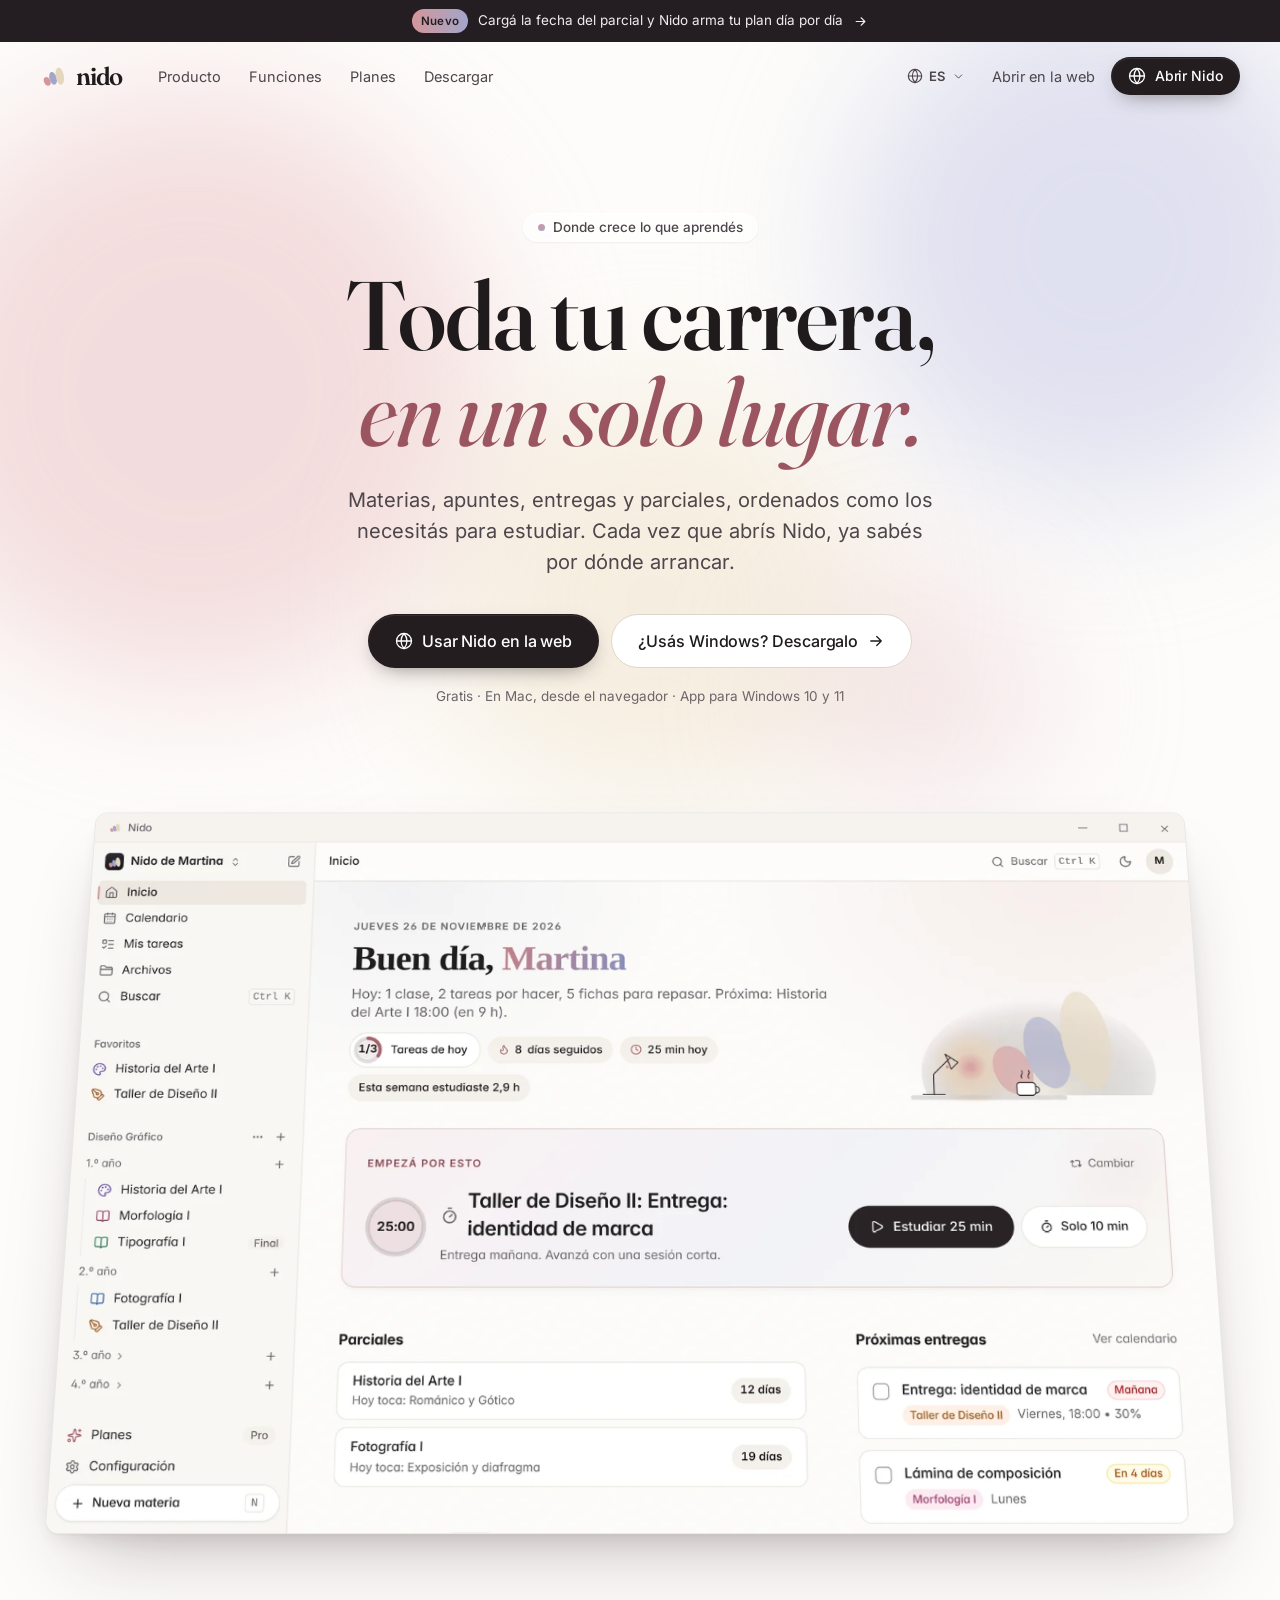
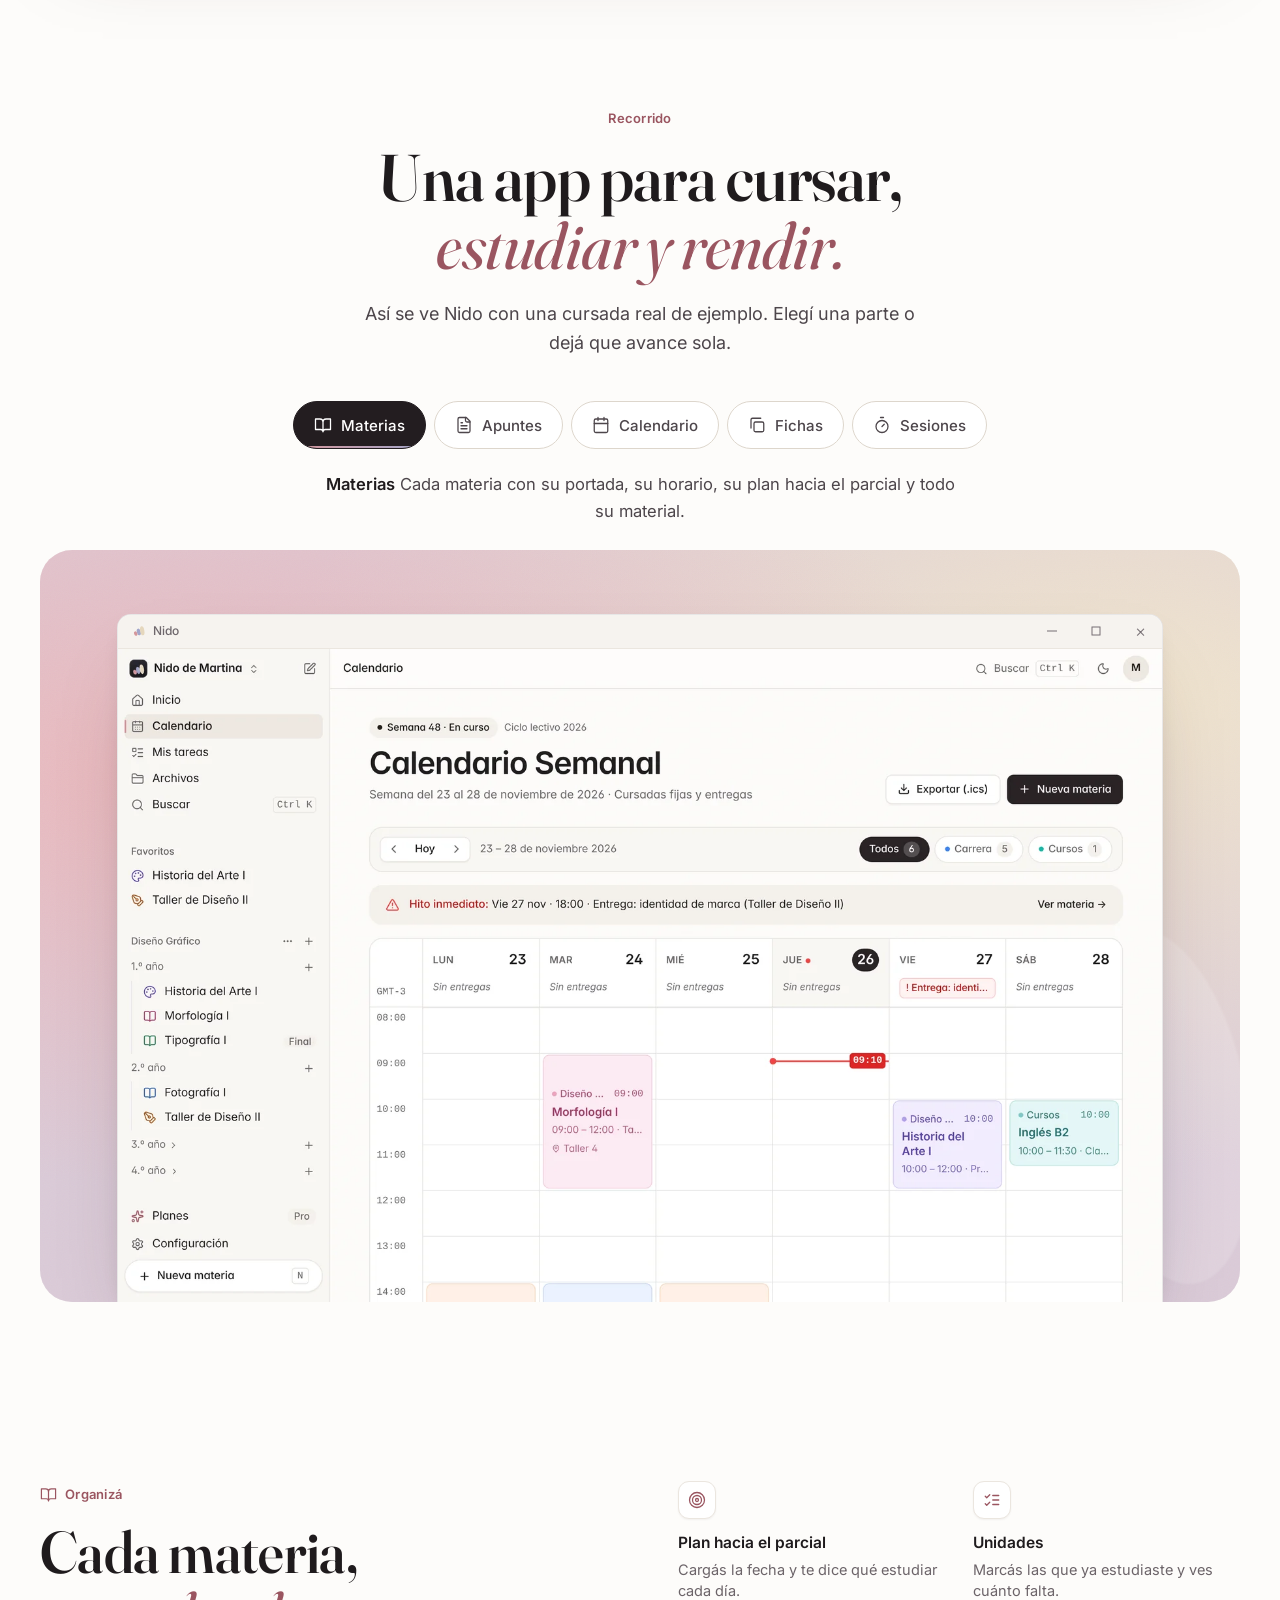
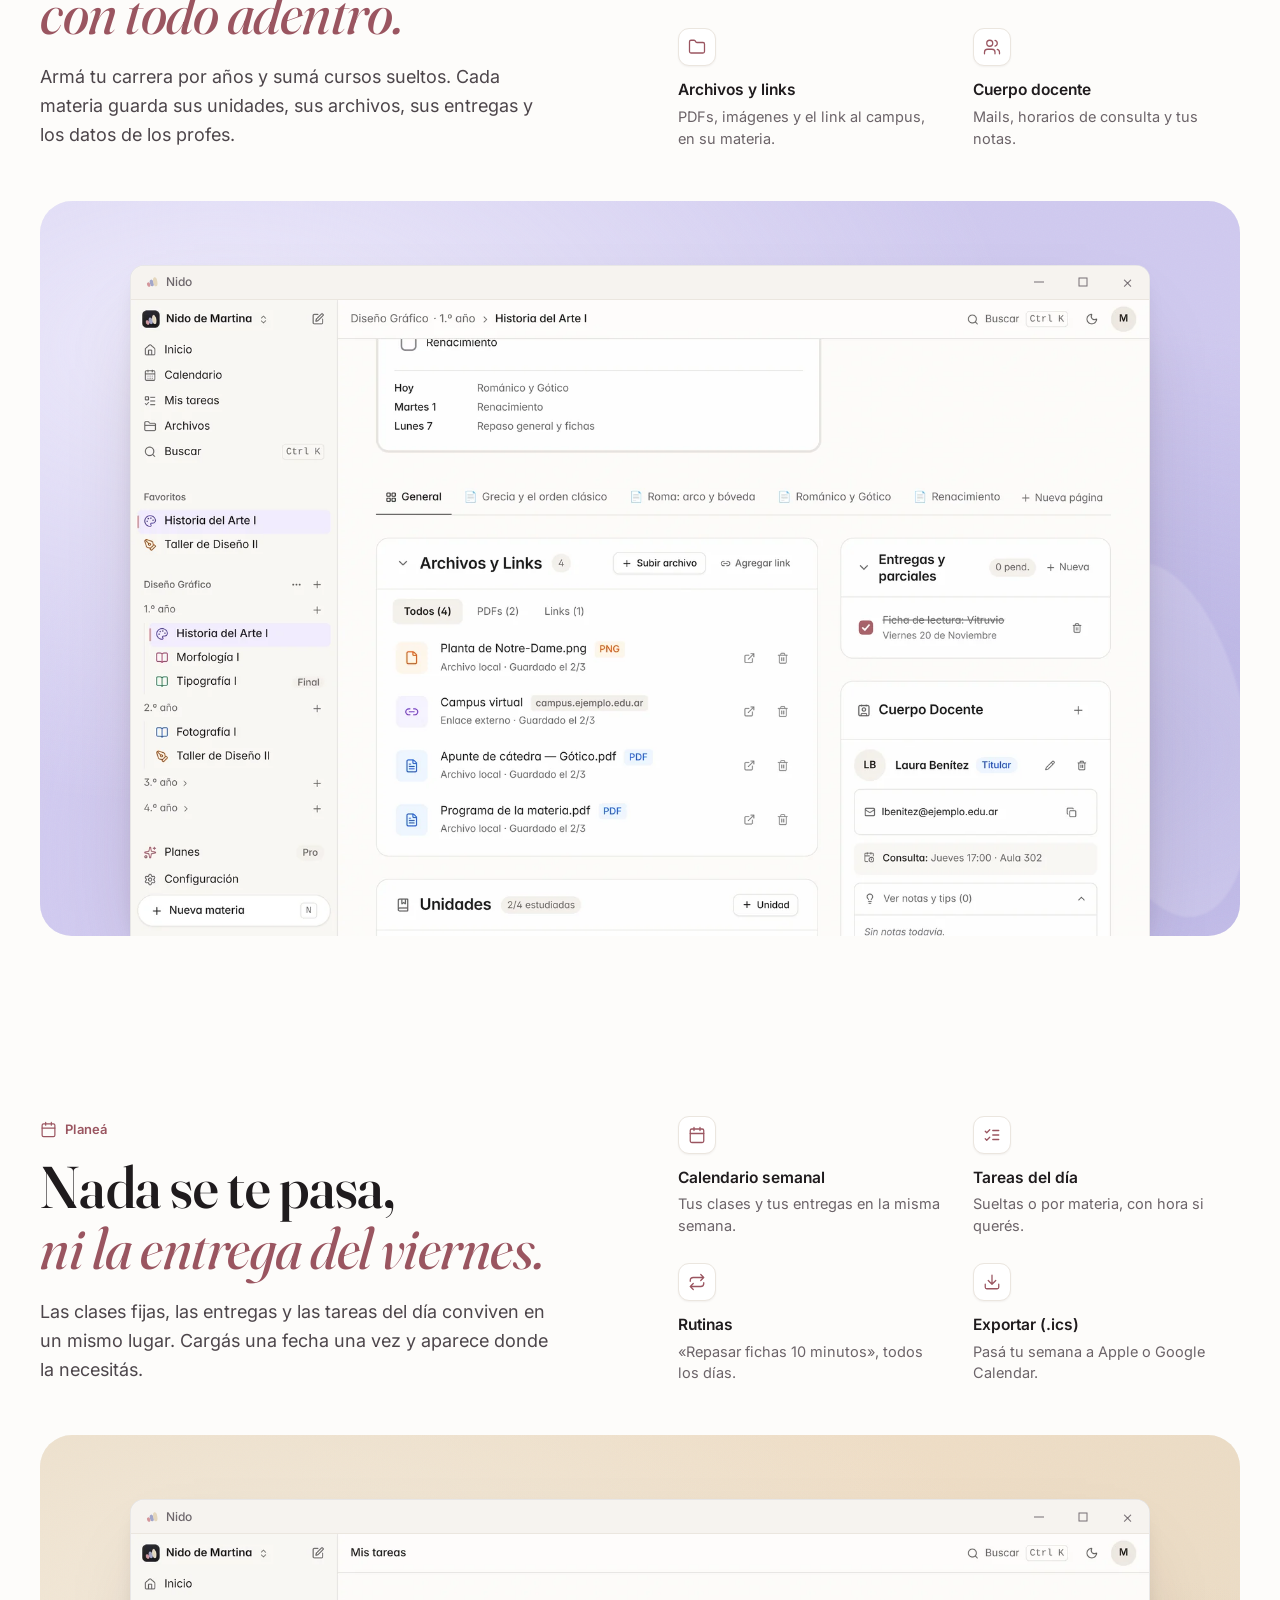
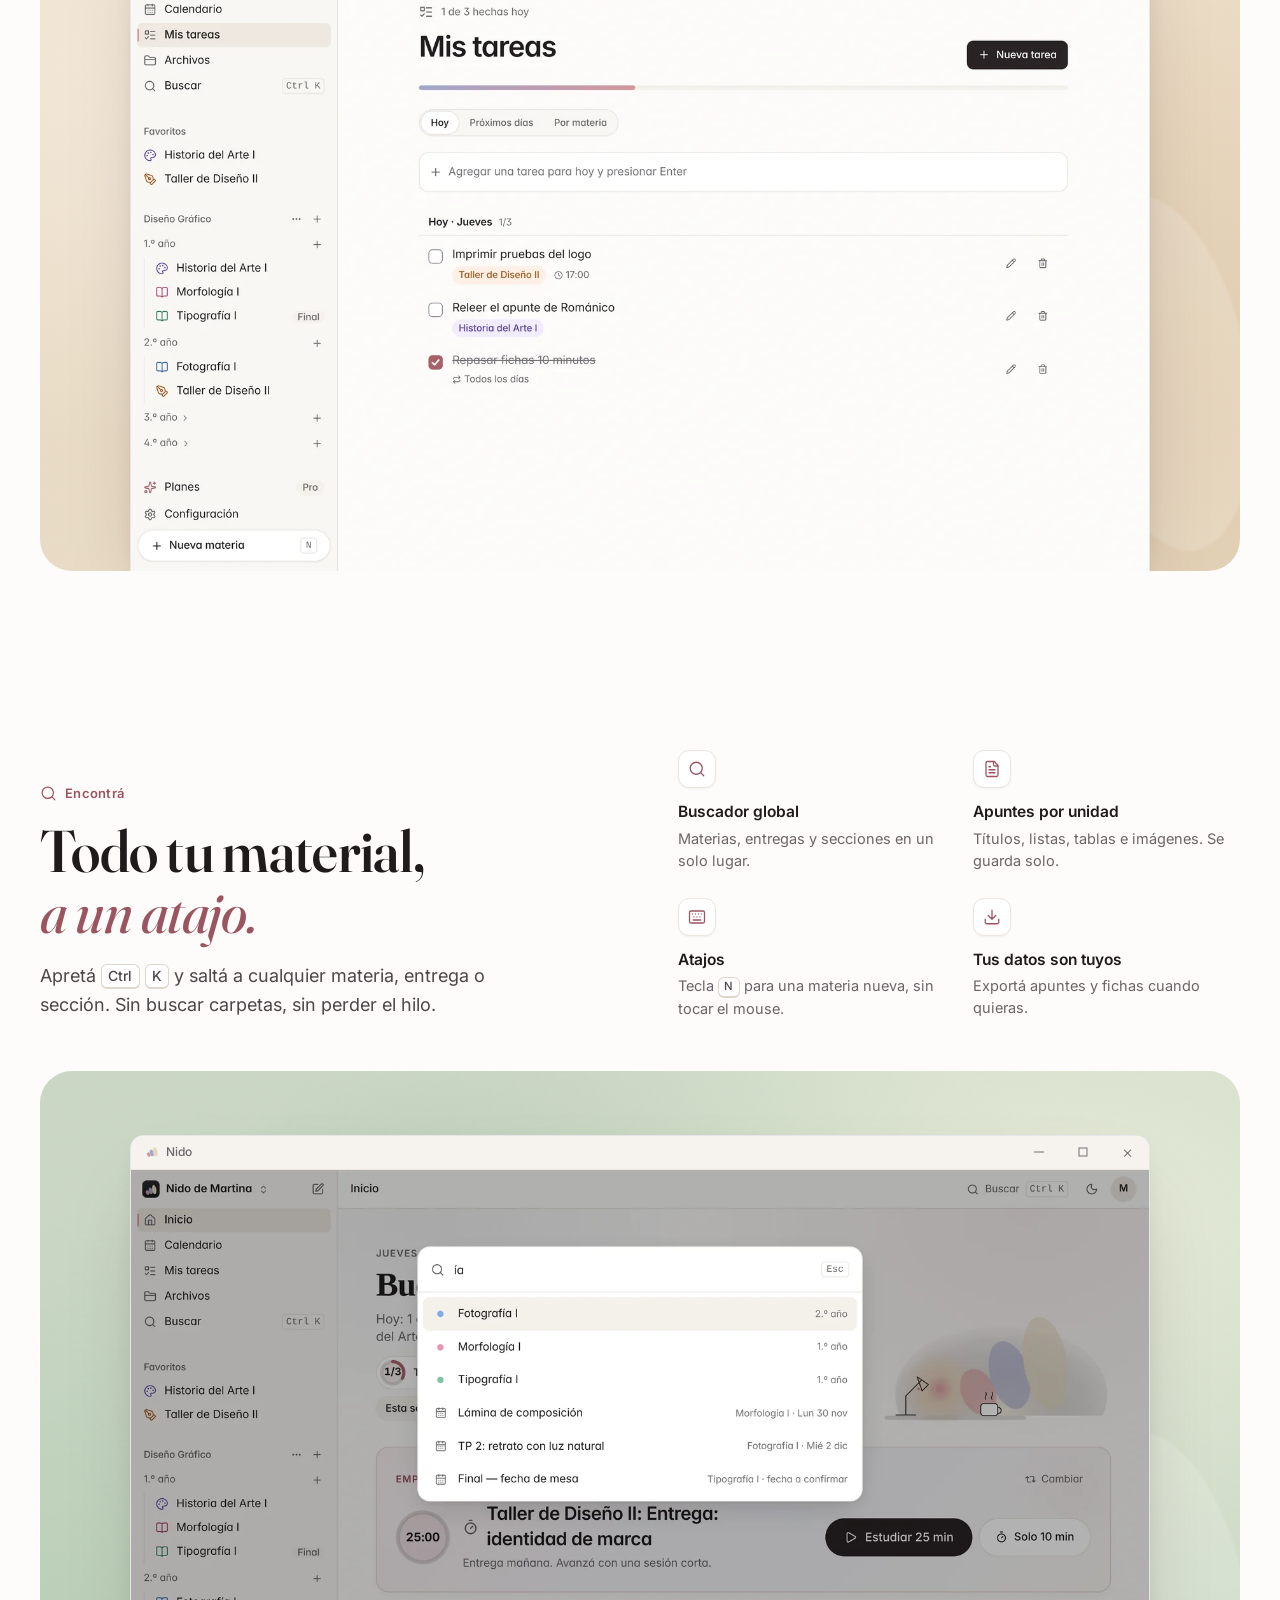
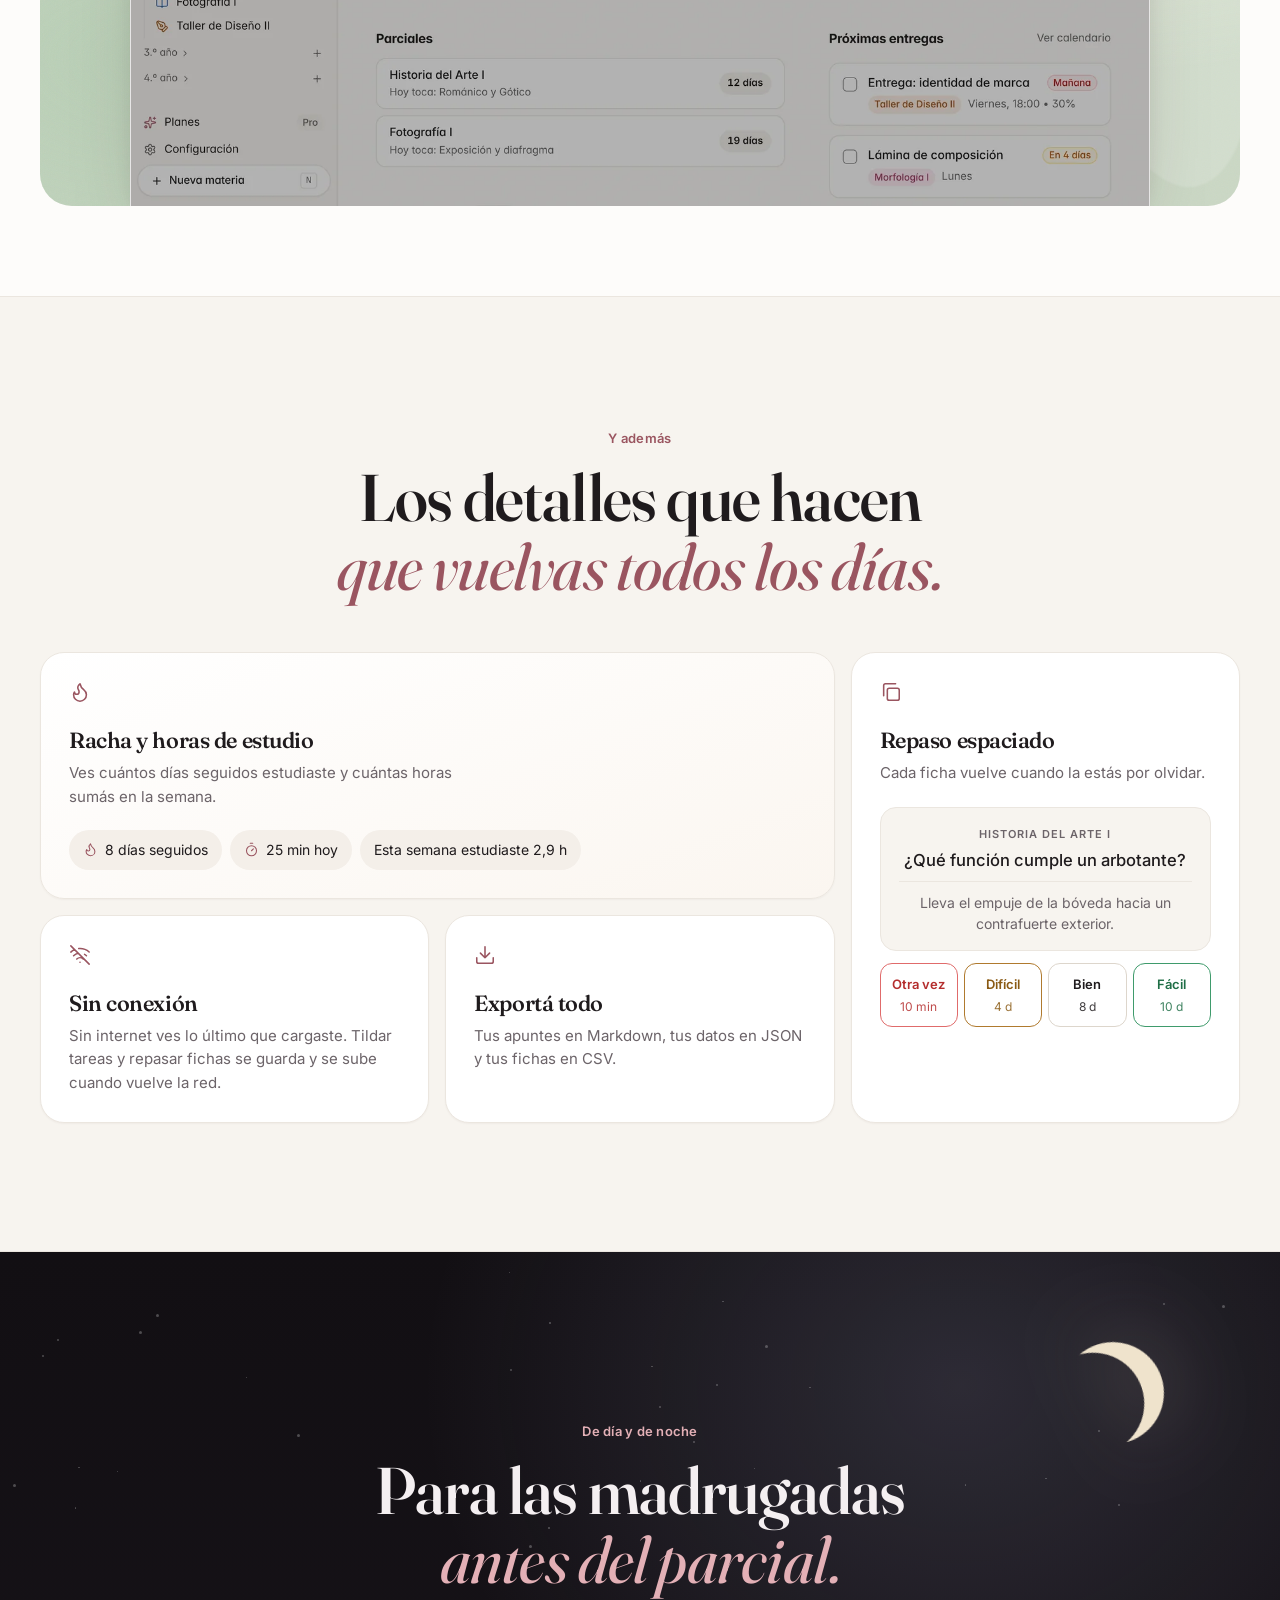
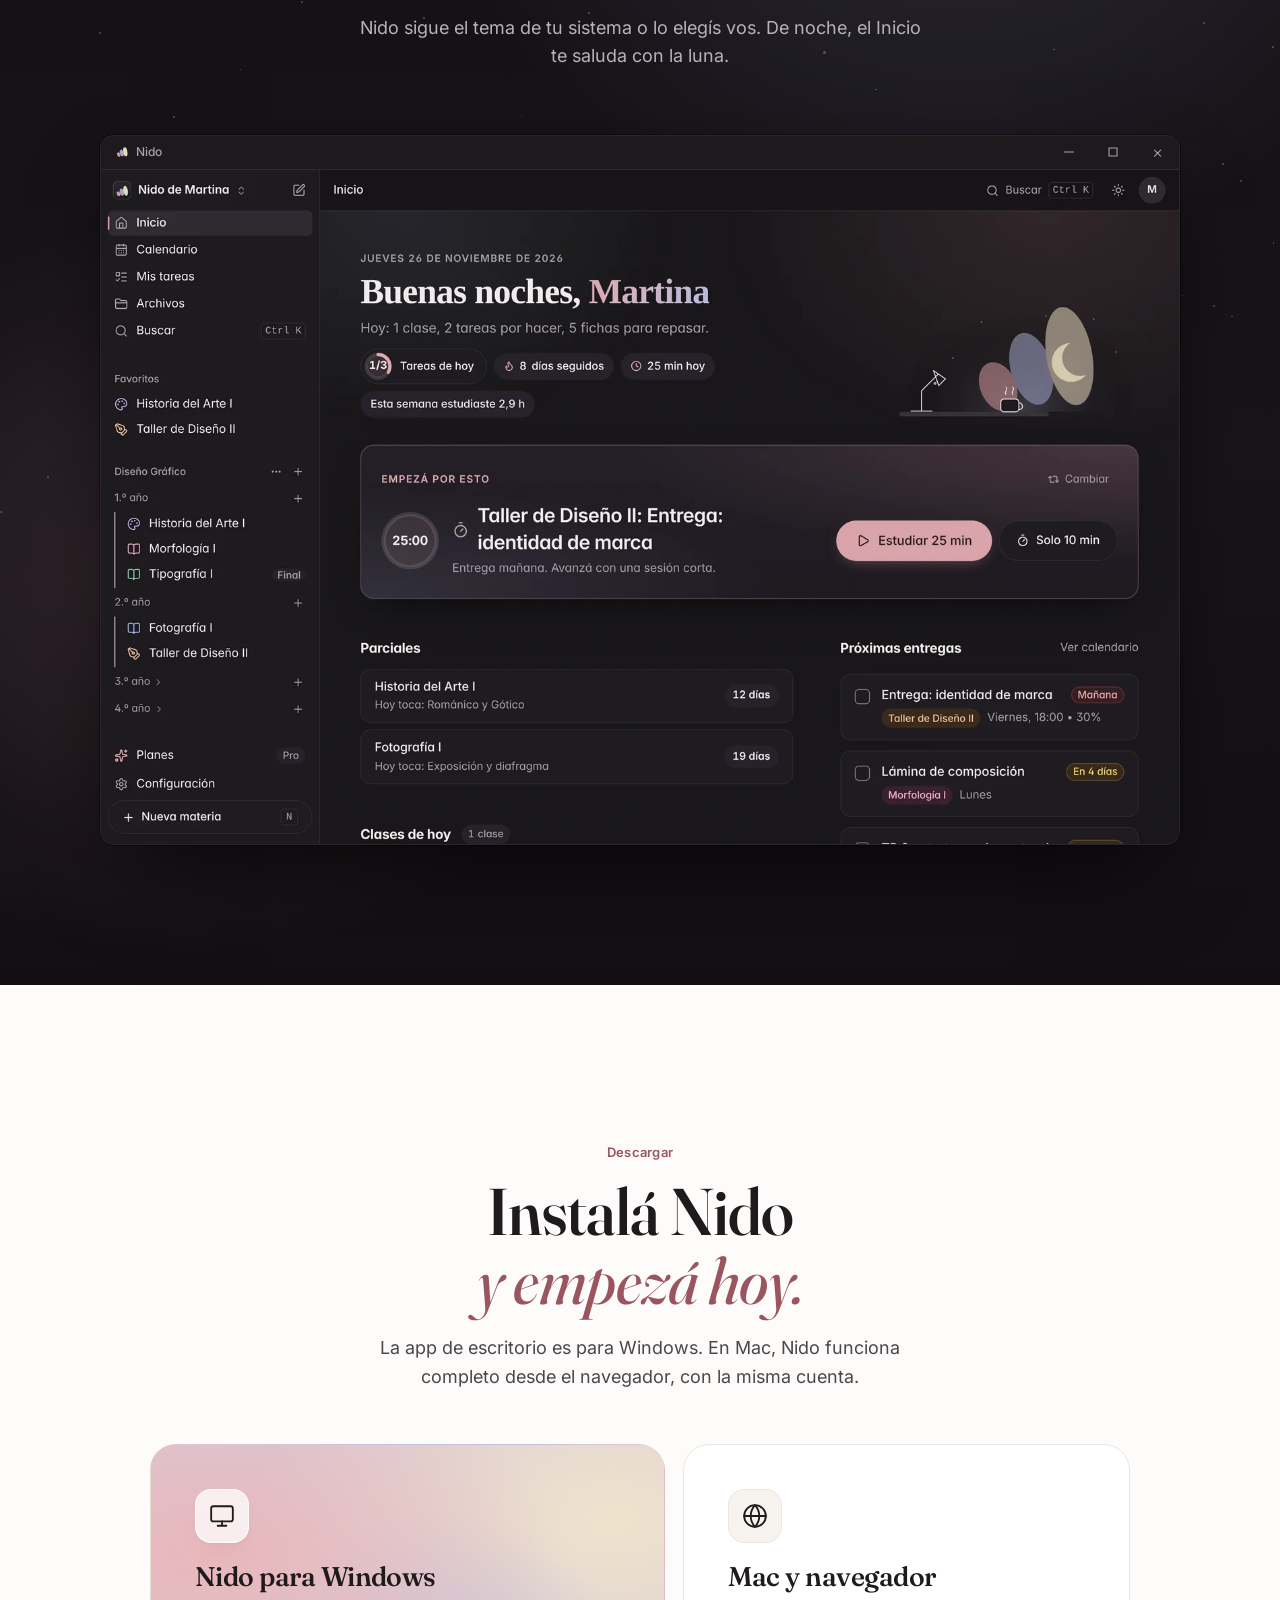
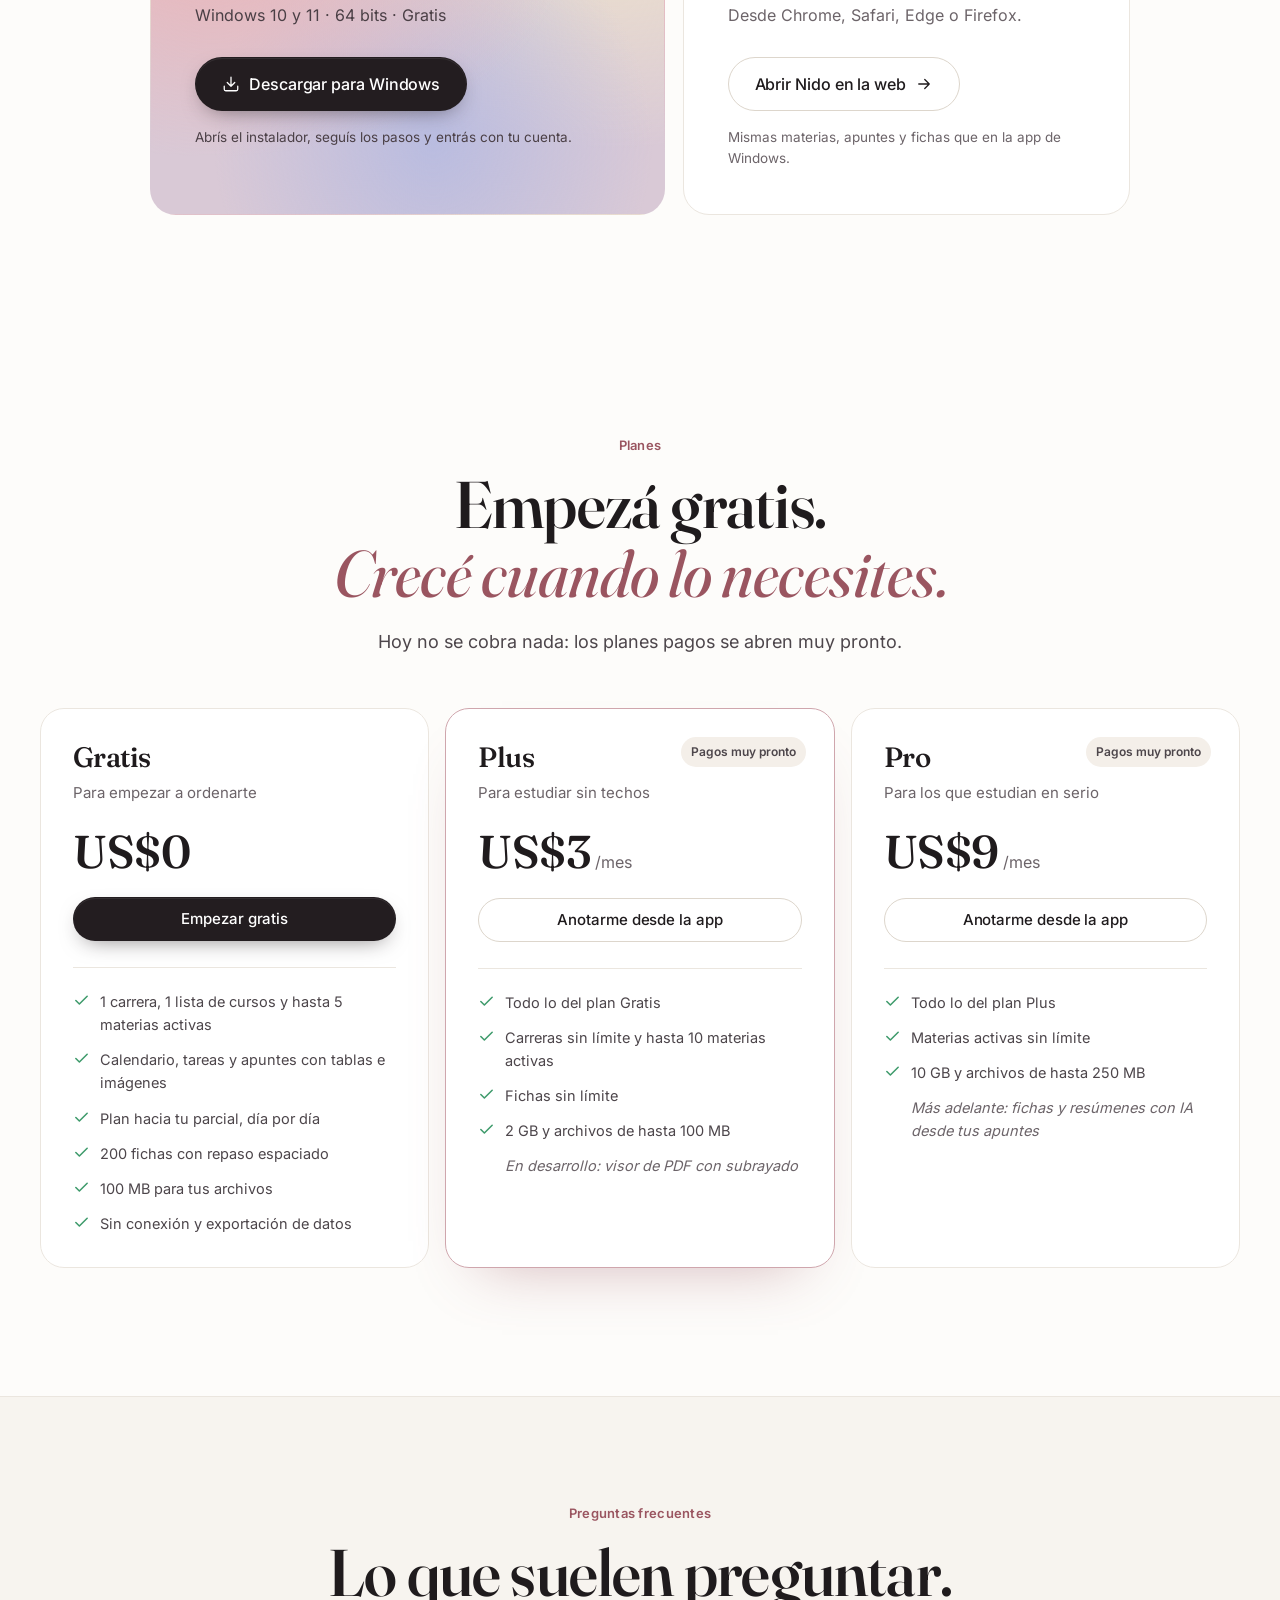
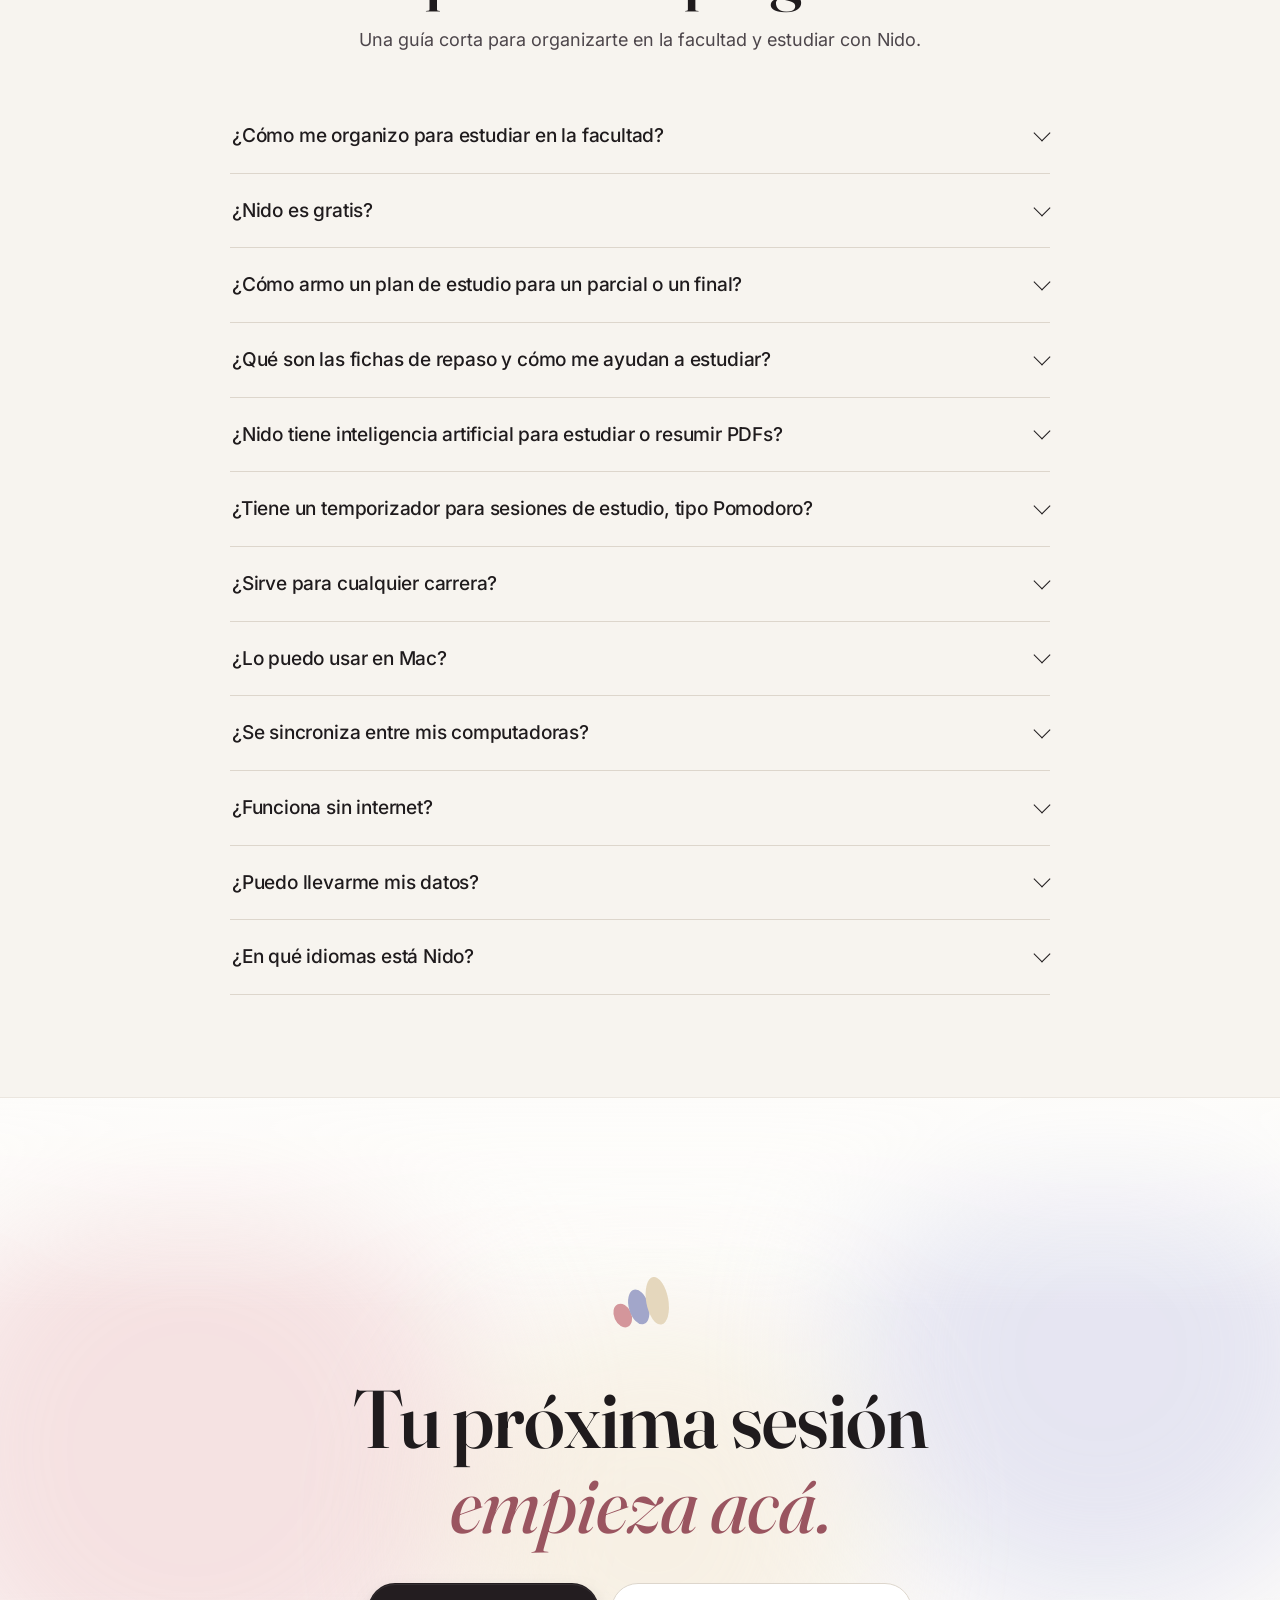
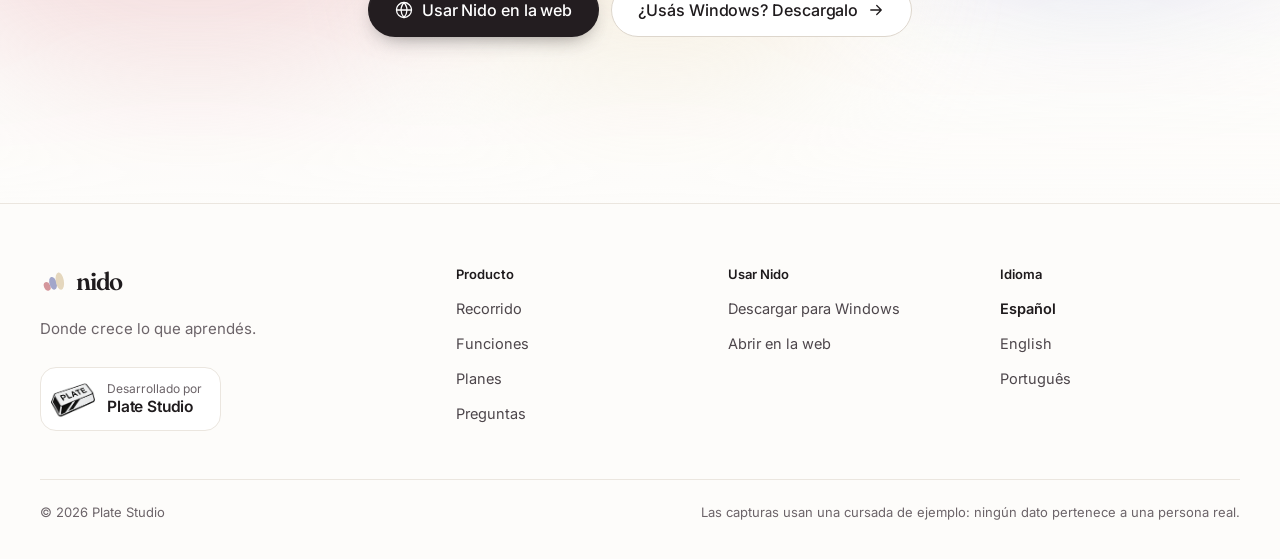
==== commit 2a425047: "SEO de la landing: páginas por idioma, metadatos, datos estructurados y preguntas frecuentes - en/ y" ====
--- a/index.html
+++ b/index.html
@@ -1,15 +1,546 @@
 <!doctype html>
-<html lang="es">
-<head><meta charset="UTF-8"><meta name="viewport" content="width=device-width,initial-scale=1"><meta name="description" content="Nido organiza tus materias, unidades, entregas y estudio en un solo lugar."><title>Nido — tu espacio para aprender</title><link rel="stylesheet" href="styles.css"></head>
-<body>
-<header class="nav wrap"><a class="logo" href="#top"><span>✦</span>Nido</a><nav><a href="#producto">Qué es Nido</a><a href="#funciones">Funciones</a><a href="#acceso">Acceso</a></nav><a class="nav-link" href="https://nido-rho-gules.vercel.app/" target="_blank" rel="noreferrer">Abrir Nido ↗</a></header>
-<main id="top">
-<section class="hero wrap"><div><p class="kicker">● &nbsp; TU ESTUDIO, EN CALMA</p><h1>Todo lo que<br><em>aprendés.</em><br>en un solo lugar.</h1><p class="lead">Nido es el espacio de estudio para ordenar tus materias, avanzar con tus unidades y llegar a cada entrega sabiendo qué sigue.</p><div class="actions"><a class="button pink" href="https://nido-rho-gules.vercel.app/" target="_blank" rel="noreferrer">Abrir la versión web ↗</a><a class="quiet" href="#funciones">Ver cómo funciona ↓</a></div><p class="fine">Para Windows y web · creado por Plate Studio</p></div><div class="hero-art"><div class="glow"></div><div class="plant p1"></div><div class="plant p2"></div><div class="plant p3"></div><div class="moon">☾</div><div class="lamp"></div><div class="desk"></div></div></section>
-<section class="product wrap" id="producto"><div class="shot-label"><span>VISTA DEL PRODUCTO</span><span>NIDO DE TU NOMBRE · INICIO</span></div><div class="product-ui"><aside class="sidebar"><strong>✦ Nido de tu nombre</strong><button class="active">⌂ &nbsp; Inicio</button><button>▦ &nbsp; Calendario</button><button>☷ &nbsp; Mis tareas</button><button>□ &nbsp; Archivos</button><button>⌕ &nbsp; Buscar <small>Ctrl K</small></button><label>TECNICATURA EN DESARROLLO DE SOFTWARE</label><p>1.º año</p><b>▣ &nbsp; Introducción al<br>&nbsp;&nbsp;&nbsp;&nbsp;Pensamiento Lógico</b><p>2.º año</p><b>▤ &nbsp; Base de Datos <small>Final</small></b><b>♧ &nbsp; Diseño de Sistemas <small>Final</small></b><b>♧ &nbsp; Programación II</b><label>CURSOS EXTERNOS</label><b>▱ &nbsp; AI Agents (Coderhouse)</b><footer>✦ Planes &nbsp; <small>Pro</small><br>⚙ Configuración</footer></aside><section class="ui"><div class="ui-top"><span>Inicio</span><span>⌕ Buscar &nbsp; Ctrl K &nbsp; ☼ &nbsp; <i>R</i></span></div><div class="welcome"><div><small>JUEVES 26 DE NOVIEMBRE DE 2026</small><h2>Buen día, <em>tu nombre</em></h2><p>Hoy estás al día. Podés descansar o adelantar algo.</p></div><div class="art"><i></i><i></i><i></i></div></div><div class="focus"><span class="timer">25:00</span><div><small>EMPEZÁ POR ESTO</small><h3>Diseño de Sistemas: Unidad 1</h3><p>Unidad sin estudiar (3 pendientes en la materia).</p></div><button>▷ Estudiar 25 min</button><button class="dark">◷ Solo 10 min</button></div><div class="columns"><div><h4>Clases de hoy <small>0 clases</small></h4><div class="empty">▤ <span><b>Sin clases este jueves</b><br>Buen momento para adelantar una unidad o repasar fichas.</span></div><h4>Tareas de hoy</h4><div class="empty">▣ <span>Todo al día por hoy. Si querés, sumá algo.</span><b>+ Agregar</b></div></div><div><h4>Próximas entregas <small>Ver calendario</small></h4><div class="delivery">□ <span><b>Inicio de cursada (clase 1)</b><br>AI Agents (Coderhouse) · Miércoles 16, 20:30 · Inicio</span><em>En 20 días</em></div><h4>Esta semana</h4><div class="week"><i>JUE<strong>26</strong></i><i class="today">VIE<strong>27</strong></i><i>SÁB<strong>28</strong></i><i>DOM<strong>29</strong></i><i>LUN<strong>30</strong></i><i>MAR<strong>1</strong></i></div></div></div></section></div><p class="caption">La app real, con tu carrera, tus materias y tu semana a la vista.</p></section>
-<section class="statement wrap"><p class="kicker">● &nbsp; PENSADO PARA ESTUDIAR DE VERDAD</p><div><h2>Organizarte no debería<br><em>ser otra materia más.</em></h2><p>Nido te da un lugar para que cada cosa encuentre su lugar: la cursada, las unidades, el material, las fichas, las tareas y los parciales.</p></div></section>
-<section class="features wrap" id="funciones"><article><span>01</span><h3>Materias con<br><em>contexto.</em></h3><p>Cada materia reúne descripción, unidades, archivos, links, fichas, entregas y docentes.</p><div class="mini-page">Diseño de Sistemas<hr>📘 Unidad 1<hr>📘 Unidad 2<hr>🎯 Guía para el final</div></article><article class="rose"><span>02</span><h3>Un ritmo que<br><em>podés sostener.</em></h3><p>Sesiones de 25 minutos o solo 10 para empezar. Avanzá sin sentirte atrasado.</p><div class="ring">25:00</div></article><article class="sand"><span>03</span><h3>Calendario que<br><em>entiende tu cursada.</em></h3><p>Clases fijas, semanas alternas, entregas y parciales. Exportá tu calendario a Apple Calendar.</p><div class="calendar">LUN &nbsp; MAR &nbsp; MIÉ &nbsp; JUE &nbsp; VIE<br><br>23 &nbsp; 24 &nbsp; 25 &nbsp; <b>26</b> &nbsp; 27</div></article><article class="lav"><span>04</span><h3>Encontrá lo que<br><em>necesitás.</em></h3><p>Buscá materias, apuntes, links y páginas con Ctrl + K.</p><div class="search">⌕ &nbsp; Buscar en Nido <small>Ctrl K</small></div></article></section>
-<section class="final wrap" id="acceso"><div><p class="kicker">● &nbsp; UNA APP HECHA PARA TU RECORRIDO</p><h2>Volvé a encontrar<br><em>lo que estabas buscando.</em></h2></div><div><a class="button pink" href="https://nido-rho-gules.vercel.app/" target="_blank" rel="noreferrer">Abrir Nido ↗</a><p class="fine">La descarga de Windows se publicará cuando el instalador esté probado.</p></div></section>
-</main><footer class="footer wrap"><a class="logo" href="#top">✦ Nido</a><span>donde crece lo que aprendés</span><span>Plate Studio · 2026</span></footer>
-<script defer src="analytics.js"></script>
-</body></html>
-
+<html lang="es-AR" data-lang="es">
+  <head>
+    <meta charset="utf-8" />
+    <meta name="viewport" content="width=device-width, initial-scale=1" />
+    <title data-i18n="meta.title">Nido · App gratis para organizar la facultad y estudiar</title>
+    <meta name="description" data-i18n-content="meta.desc" content="Organizá materias, apuntes, entregas y parciales en una app. Cargá la fecha del parcial y Nido arma tu plan de estudio día por día. Gratis en Windows y web." />
+    <meta name="theme-color" content="#fdfcfa" />
+    <!-- seo:start · lo genera tools/build-pages.mjs (canonical, idiomas, redes y datos estructurados); no editar a mano -->
+    <link rel="canonical" href="https://platestudio-ar.github.io/nido-landing/" />
+    <link rel="alternate" hreflang="es" href="https://platestudio-ar.github.io/nido-landing/" />
+    <link rel="alternate" hreflang="en" href="https://platestudio-ar.github.io/nido-landing/en/" />
+    <link rel="alternate" hreflang="pt" href="https://platestudio-ar.github.io/nido-landing/pt/" />
+    <link rel="alternate" hreflang="x-default" href="https://platestudio-ar.github.io/nido-landing/en/" />
+    <meta property="og:type" content="website" />
+    <meta property="og:site_name" content="Nido" />
+    <meta property="og:url" content="https://platestudio-ar.github.io/nido-landing/" />
+    <meta property="og:title" content="Nido · App gratis para organizar la facultad y estudiar" />
+    <meta property="og:description" content="Organizá materias, apuntes, entregas y parciales en una app. Cargá la fecha del parcial y Nido arma tu plan de estudio día por día. Gratis en Windows y web." />
+    <meta property="og:image" content="https://platestudio-ar.github.io/nido-landing/assets/og.jpg" />
+    <meta property="og:image:width" content="1200" />
+    <meta property="og:image:height" content="630" />
+    <meta property="og:image:alt" content="Inicio de Nido con el plan del día, los parciales y las próximas entregas" />
+    <meta property="og:locale" content="es_AR" />
+    <meta property="og:locale:alternate" content="en_US" />
+    <meta property="og:locale:alternate" content="pt_BR" />
+    <meta name="twitter:card" content="summary_large_image" />
+    <meta name="twitter:title" content="Nido · App gratis para organizar la facultad y estudiar" />
+    <meta name="twitter:description" content="Organizá materias, apuntes, entregas y parciales en una app. Cargá la fecha del parcial y Nido arma tu plan de estudio día por día. Gratis en Windows y web." />
+    <meta name="twitter:image" content="https://platestudio-ar.github.io/nido-landing/assets/og.jpg" />
+    <meta name="twitter:image:alt" content="Inicio de Nido con el plan del día, los parciales y las próximas entregas" />
+    <script type="application/ld+json">
+    {
+      "@context": "https://schema.org",
+      "@graph": [
+        {
+          "@type": "Organization",
+          "@id": "https://platestudio-ar.github.io/nido-landing/#plate-studio",
+          "name": "Plate Studio",
+          "url": "https://www.instagram.com/platestudio.ar/",
+          "logo": "https://platestudio-ar.github.io/nido-landing/assets/plate-studio-192.png",
+          "sameAs": [
+            "https://www.instagram.com/platestudio.ar/"
+          ]
+        },
+        {
+          "@type": "SoftwareApplication",
+          "@id": "https://platestudio-ar.github.io/nido-landing/#app",
+          "name": "Nido",
+          "applicationCategory": "EducationalApplication",
+          "operatingSystem": "Windows 10, Windows 11, Web",
+          "description": "Organizá materias, apuntes, entregas y parciales en una app. Cargá la fecha del parcial y Nido arma tu plan de estudio día por día. Gratis en Windows y web.",
+          "url": "https://platestudio-ar.github.io/nido-landing/",
+          "downloadUrl": "https://github.com/PlateStudio-ar/nido-landing/releases/latest/download/Nido-Setup.exe",
+          "installUrl": "https://nido-rho-gules.vercel.app/",
+          "image": "https://platestudio-ar.github.io/nido-landing/assets/og.jpg",
+          "screenshot": "https://platestudio-ar.github.io/nido-landing/assets/app/inicio-claro-1600.webp",
+          "inLanguage": "es",
+          "offers": {
+            "@type": "Offer",
+            "name": "Gratis",
+            "price": "0",
+            "priceCurrency": "USD"
+          },
+          "author": {
+            "@id": "https://platestudio-ar.github.io/nido-landing/#plate-studio"
+          },
+          "publisher": {
+            "@id": "https://platestudio-ar.github.io/nido-landing/#plate-studio"
+          }
+        },
+        {
+          "@type": "FAQPage",
+          "@id": "https://platestudio-ar.github.io/nido-landing/#preguntas",
+          "url": "https://platestudio-ar.github.io/nido-landing/",
+          "inLanguage": "es-AR",
+          "mainEntity": [
+            {
+              "@type": "Question",
+              "name": "¿Cómo me organizo para estudiar en la facultad?",
+              "acceptedAnswer": {
+                "@type": "Answer",
+                "text": "Armá tu carrera por años y sumá las materias que cursás. Cada materia guarda sus unidades, apuntes, archivos, entregas y los datos de los profes. El calendario semanal junta tus clases y tus entregas, las tareas del día te dicen qué hacer hoy y, cada vez que abrís Nido, el Inicio te sugiere por dónde arrancar."
+              }
+            },
+            {
+              "@type": "Question",
+              "name": "¿Nido es gratis?",
+              "acceptedAnswer": {
+                "@type": "Answer",
+                "text": "Sí, Nido es una app para estudiar gratis, en Windows y en la web. El plan Gratis incluye 1 carrera, 1 lista de cursos, hasta 5 materias activas, 200 fichas y 100 MB para archivos. Las materias aprobadas o archivadas no cuentan para el límite."
+              }
+            },
+            {
+              "@type": "Question",
+              "name": "¿Cómo armo un plan de estudio para un parcial o un final?",
+              "acceptedAnswer": {
+                "@type": "Answer",
+                "text": "En la materia cargás la fecha del examen y los temas que entran. Nido los reparte en los días que quedan, deja el último día para un repaso general y te dice qué toca estudiar hoy. Si te atrasás, vuelve a repartir lo que falta, sin que tengas que reordenar nada. Sirve igual para un parcial o para un final: solo cambia la fecha."
+              }
+            },
+            {
+              "@type": "Question",
+              "name": "¿Qué son las fichas de repaso y cómo me ayudan a estudiar?",
+              "acceptedAnswer": {
+                "@type": "Answer",
+                "text": "Son tarjetas de pregunta y respuesta (flashcards) que armás en cada materia. Nido usa repaso espaciado: después de cada ficha elegís Otra vez, Difícil, Bien o Fácil, y la ficha vuelve justo cuando la estás por olvidar. Podés sumar una rutina como «Repasar fichas 10 minutos» todos los días."
+              }
+            },
+            {
+              "@type": "Question",
+              "name": "¿Nido tiene inteligencia artificial para estudiar o resumir PDFs?",
+              "acceptedAnswer": {
+                "@type": "Answer",
+                "text": "Todavía no. Las fichas y los resúmenes con IA a partir de tus apuntes están en preparación y todavía no tienen fecha. Hoy Nido te ayuda a ordenar el material (tus PDFs quedan guardados en cada materia), armar el plan hacia el parcial y repasar con fichas."
+              }
+            },
+            {
+              "@type": "Question",
+              "name": "¿Tiene un temporizador para sesiones de estudio, tipo Pomodoro?",
+              "acceptedAnswer": {
+                "@type": "Answer",
+                "text": "Sí. Arrancás una sesión de 10 a 45 minutos y el temporizador te acompaña por toda la app. Nido suma tus horas de estudio de la semana y tu racha de días seguidos."
+              }
+            },
+            {
+              "@type": "Question",
+              "name": "¿Sirve para cualquier carrera?",
+              "acceptedAnswer": {
+                "@type": "Answer",
+                "text": "Sí: universidad, terciario o cursos sueltos. Armás tus carreras por años y cada materia tiene sus unidades, archivos, entregas y parciales."
+              }
+            },
+            {
+              "@type": "Question",
+              "name": "¿Lo puedo usar en Mac?",
+              "acceptedAnswer": {
+                "@type": "Answer",
+                "text": "Sí, desde el navegador y con la misma cuenta. La app que se descarga es para Windows; en Mac, Nido funciona completo en la web."
+              }
+            },
+            {
+              "@type": "Question",
+              "name": "¿Se sincroniza entre mis computadoras?",
+              "acceptedAnswer": {
+                "@type": "Answer",
+                "text": "Sí. Entrás con tu cuenta en la app de Windows o en la web y ves lo mismo en todos lados: materias, apuntes, fichas, tu racha y tus horas de estudio."
+              }
+            },
+            {
+              "@type": "Question",
+              "name": "¿Funciona sin internet?",
+              "acceptedAnswer": {
+                "@type": "Answer",
+                "text": "Sin conexión ves lo último que se sincronizó. Tildar una tarea, repasar fichas y las sesiones de estudio se guardan y se suben solas cuando vuelve la red. Crear o editar el resto necesita conexión, y Nido te lo avisa."
+              }
+            },
+            {
+              "@type": "Question",
+              "name": "¿Puedo llevarme mis datos?",
+              "acceptedAnswer": {
+                "@type": "Answer",
+                "text": "Cuando quieras: exportás tus apuntes en Markdown, todos tus datos en JSON y tus fichas en CSV desde Configuración."
+              }
+            },
+            {
+              "@type": "Question",
+              "name": "¿En qué idiomas está Nido?",
+              "acceptedAnswer": {
+                "@type": "Answer",
+                "text": "Por ahora, adentro la app está en español; el inglés y el portugués están en camino. Esta página ya está en los tres idiomas."
+              }
+            }
+          ]
+        }
+      ]
+    }
+    </script>
+    <!-- seo:end -->
+    <link rel="icon" href="assets/nido.png" />
+    <link rel="apple-touch-icon" href="assets/nido.png" />
+    <link rel="preload" href="assets/fonts/fraunces.woff2" as="font" type="font/woff2" crossorigin />
+    <link rel="preload" href="assets/fonts/inter.woff2" as="font" type="font/woff2" crossorigin />
+    <link rel="stylesheet" href="styles.css?v=7" />
+    <script>document.documentElement.classList.add("js");</script>
+    <script src="i18n.js?v=7"></script>
+  </head>
+  <body data-download="https://github.com/PlateStudio-ar/nido-landing/releases/latest/download/Nido-Setup.exe" data-web="https://nido-rho-gules.vercel.app/">
+    <svg width="0" height="0" style="position:absolute" aria-hidden="true">
+      <defs>
+        <symbol id="i-arrow" viewBox="0 0 24 24"><path d="M5 12h14M13 6l6 6-6 6" /></symbol>
+        <symbol id="i-check" viewBox="0 0 24 24"><path d="M20 6 9 17l-5-5" /></symbol>
+        <symbol id="i-download" viewBox="0 0 24 24"><path d="M21 15v4a2 2 0 0 1-2 2H5a2 2 0 0 1-2-2v-4M7 10l5 5 5-5M12 15V3" /></symbol>
+        <symbol id="i-monitor" viewBox="0 0 24 24"><rect x="2" y="3" width="20" height="14" rx="2" /><path d="M8 21h8M12 17v4" /></symbol>
+        <symbol id="i-globe" viewBox="0 0 24 24"><circle cx="12" cy="12" r="10" /><path d="M2 12h20M12 2a15.3 15.3 0 0 1 4 10 15.3 15.3 0 0 1-4 10 15.3 15.3 0 0 1-4-10 15.3 15.3 0 0 1 4-10z" /></symbol>
+        <symbol id="i-book" viewBox="0 0 24 24"><path d="M2 4h6a4 4 0 0 1 4 4v13a3 3 0 0 0-3-3H2zM22 4h-6a4 4 0 0 0-4 4v13a3 3 0 0 1 3-3h7z" /></symbol>
+        <symbol id="i-file" viewBox="0 0 24 24"><path d="M15 2H6a2 2 0 0 0-2 2v16a2 2 0 0 0 2 2h12a2 2 0 0 0 2-2V7z" /><path d="M14 2v4a2 2 0 0 0 2 2h4M16 13H8M16 17H8M10 9H8" /></symbol>
+        <symbol id="i-calendar" viewBox="0 0 24 24"><rect x="3" y="4" width="18" height="18" rx="2" /><path d="M16 2v4M8 2v4M3 10h18" /></symbol>
+        <symbol id="i-cards" viewBox="0 0 24 24"><rect x="8" y="8" width="13" height="13" rx="2" /><path d="M4 16V5a2 2 0 0 1 2-2h11" /></symbol>
+        <symbol id="i-timer" viewBox="0 0 24 24"><path d="M10 2h4M12 14l3-3" /><circle cx="12" cy="14" r="8" /></symbol>
+        <symbol id="i-search" viewBox="0 0 24 24"><circle cx="11" cy="11" r="8" /><path d="m21 21-4.3-4.3" /></symbol>
+        <symbol id="i-list" viewBox="0 0 24 24"><path d="m3 17 2 2 4-4M3 7l2 2 4-4M13 6h8M13 12h8M13 18h8" /></symbol>
+        <symbol id="i-folder" viewBox="0 0 24 24"><path d="M20 20a2 2 0 0 0 2-2V8a2 2 0 0 0-2-2h-7.9a2 2 0 0 1-1.69-.9L9.6 3.9A2 2 0 0 0 7.93 3H4a2 2 0 0 0-2 2v13a2 2 0 0 0 2 2z" /></symbol>
+        <symbol id="i-users" viewBox="0 0 24 24"><path d="M16 21v-2a4 4 0 0 0-4-4H6a4 4 0 0 0-4 4v2" /><circle cx="9" cy="7" r="4" /><path d="M22 21v-2a4 4 0 0 0-3-3.87M16 3.13a4 4 0 0 1 0 7.75" /></symbol>
+        <symbol id="i-target" viewBox="0 0 24 24"><circle cx="12" cy="12" r="10" /><circle cx="12" cy="12" r="6" /><circle cx="12" cy="12" r="2" /></symbol>
+        <symbol id="i-repeat" viewBox="0 0 24 24"><path d="m17 2 4 4-4 4M3 11v-1a4 4 0 0 1 4-4h14M7 22l-4-4 4-4M21 13v1a4 4 0 0 1-4 4H3" /></symbol>
+        <symbol id="i-wifi-off" viewBox="0 0 24 24"><path d="M12 20h.01M8.5 16.43a5 5 0 0 1 7 0M5 12.86a10 10 0 0 1 5.17-2.69M19 12.86a10 10 0 0 0-2.01-1.52M2 8.82a15 15 0 0 1 4.17-2.65M10.66 5c4.01-.36 8.14.9 11.34 3.76M2 2l20 20" /></symbol>
+        <symbol id="i-flame" viewBox="0 0 24 24"><path d="M8.5 14.5A2.5 2.5 0 0 0 11 12c0-1.38-.5-2-1-3-1.07-2.14-.22-4.05 2-6 .5 2.5 2 4.9 4 6.5 2 1.6 3 3.5 3 5.5a7 7 0 1 1-14 0c0-1.15.43-2.29 1-3a2.5 2.5 0 0 0 2.5 2.5z" /></symbol>
+        <symbol id="i-keyboard" viewBox="0 0 24 24"><rect x="2" y="4" width="20" height="16" rx="2" /><path d="M6 8h.01M10 8h.01M14 8h.01M18 8h.01M8 12h.01M12 12h.01M16 12h.01M7 16h10" /></symbol>
+        <symbol id="i-chevron" viewBox="0 0 24 24"><path d="m6 9 6 6 6-6" /></symbol>
+        <symbol id="i-petals" viewBox="0 0 120 120"><ellipse cx="32" cy="82" rx="14" ry="20" transform="rotate(-24 32 82)" fill="#D4969B" /><ellipse cx="58" cy="68" rx="16" ry="29" transform="rotate(-16 58 68)" fill="#A2A6CA" /><ellipse cx="88" cy="58" rx="18" ry="39" transform="rotate(-10 88 58)" fill="#E5D7BD" /></symbol>
+      </defs>
+    </svg>
+
+    <a class="skip" href="#contenido" data-i18n="skip">Saltar al contenido</a>
+
+    <div class="announce">
+      <a href="#organiza"><span class="pill-new" data-i18n="ann.new">Nuevo</span> <span data-i18n="ann.text">Cargá la fecha del parcial y Nido arma tu plan día por día</span> <svg class="ic"><use href="#i-arrow" /></svg></a>
+    </div>
+
+    <header class="nav" id="nav">
+      <div class="nav-inner">
+        <a class="brand" href="#top" aria-label="Nido">
+          <svg class="brand-mark" aria-hidden="true"><use href="#i-petals" /></svg><span>nido</span>
+        </a>
+        <nav class="nav-links" data-i18n-aria="nav.aria" aria-label="Secciones">
+          <a href="#recorrido" data-i18n="nav.product">Producto</a>
+          <a href="#organiza" data-i18n="nav.features">Funciones</a>
+          <a href="#planes" data-i18n="nav.plans">Planes</a>
+          <a href="#descargar" data-i18n="nav.download">Descargar</a>
+        </nav>
+        <div class="nav-cta">
+          <div class="lang" data-lang-menu>
+            <button class="lang-btn" type="button" aria-haspopup="true" aria-expanded="false" data-i18n-aria="lang.aria" aria-label="Idioma">
+              <svg class="ic"><use href="#i-globe" /></svg><span data-lang-current>ES</span><svg class="ic chev"><use href="#i-chevron" /></svg>
+            </button>
+            <div class="lang-list" role="menu" hidden>
+              <a role="menuitemradio" href="./" hreflang="es" lang="es" data-set-lang="es" aria-checked="true" aria-current="page">Español</a>
+              <a role="menuitemradio" href="en/" hreflang="en" lang="en" data-set-lang="en" aria-checked="false">English</a>
+              <a role="menuitemradio" href="pt/" hreflang="pt" lang="pt" data-set-lang="pt" aria-checked="false">Português</a>
+            </div>
+          </div>
+          <a class="link-quiet" data-web href="https://nido-rho-gules.vercel.app/" data-i18n="nav.web">Abrir en la web</a>
+          <a class="btn btn-dark btn-sm" data-primary href="#descargar"><svg class="ic"><use href="#i-download" /></svg><span data-primary-label data-i18n="js:dl">Descargar</span></a>
+        </div>
+      </div>
+    </header>
+
+    <main id="contenido">
+      <!-- ═══════════ HERO ═══════════ -->
+      <section class="hero" id="top">
+        <div class="sky" aria-hidden="true">
+          <i class="blob b1"></i><i class="blob b2"></i><i class="blob b3"></i><i class="blob b4"></i>
+        </div>
+
+        <div class="hero-copy">
+          <p class="kicker" data-hero data-i18n="hero.kicker">Donde crece lo que aprendés</p>
+          <h1 data-hero data-i18n="hero.title">Toda tu carrera,<br /><em>en un solo lugar.</em></h1>
+          <p class="hero-sub" data-hero data-i18n="hero.sub">Materias, apuntes, entregas y parciales, ordenados como los necesitás para estudiar. Cada vez que abrís Nido, ya sabés por dónde arrancar.</p>
+          <div class="hero-actions" data-hero>
+            <a class="btn btn-dark btn-lg" data-primary href="#descargar"><svg class="ic"><use href="#i-download" /></svg><span data-primary-label data-i18n="js:win">Descargar para Windows</span></a>
+            <a class="btn btn-light btn-lg" data-secondary data-web href="https://nido-rho-gules.vercel.app/"><span data-secondary-label data-i18n="js:web">Usar en la web</span><svg class="ic"><use href="#i-arrow" /></svg></a>
+          </div>
+          <p class="hero-note" data-hero data-platform-note data-i18n="js:noteWin">Gratis · Windows 10 y 11 · En Mac, desde el navegador</p>
+        </div>
+
+        <div class="hero-stage" id="heroStage">
+          <figure class="window hero-window">
+            <div class="win-bar" aria-hidden="true"><span class="win-title"><svg><use href="#i-petals" /></svg>Nido</span><span class="win-ctrl"><i></i><i></i><i></i></span></div>
+            <img src="assets/app/inicio-claro-1600.webp" srcset="assets/app/inicio-claro-1600.webp 1600w, assets/app/inicio-claro-2560.webp 2560w, assets/app/inicio-claro-3840.webp 3840w" sizes="(min-width: 1240px) 1180px, 94vw" width="1600" height="1000" data-i18n-alt="alt.inicio" alt="Inicio de Nido: «Buen día, Martina», la sugerencia «Empezá por esto», los parciales que se vienen y las próximas entregas" fetchpriority="high" />
+          </figure>
+        </div>
+      </section>
+
+      <!-- ═══════════ RECORRIDO ═══════════ -->
+      <section class="tour" id="recorrido" aria-labelledby="tour-h">
+        <header class="section-head" data-reveal>
+          <p class="eyebrow" data-i18n="tour.eyebrow">Recorrido</p>
+          <h2 id="tour-h" data-i18n="tour.title">Una app para cursar,<br /><em>estudiar y rendir.</em></h2>
+          <p class="lead" data-i18n="tour.lead">Así se ve Nido con una cursada real de ejemplo. Elegí una parte o dejá que avance sola.</p>
+        </header>
+
+        <div class="tour-tabs" role="tablist" data-i18n-aria="tour.aria" aria-label="Partes de Nido" data-reveal>
+          <button role="tab" id="t-0" aria-controls="p-tour" aria-selected="true" tabindex="0"><svg class="ic"><use href="#i-book" /></svg><span data-i18n="tab.0">Materias</span><i class="bar"></i></button>
+          <button role="tab" id="t-1" aria-controls="p-tour" aria-selected="false" tabindex="-1"><svg class="ic"><use href="#i-file" /></svg><span data-i18n="tab.1">Apuntes</span><i class="bar"></i></button>
+          <button role="tab" id="t-2" aria-controls="p-tour" aria-selected="false" tabindex="-1"><svg class="ic"><use href="#i-calendar" /></svg><span data-i18n="tab.2">Calendario</span><i class="bar"></i></button>
+          <button role="tab" id="t-3" aria-controls="p-tour" aria-selected="false" tabindex="-1"><svg class="ic"><use href="#i-cards" /></svg><span data-i18n="tab.3">Fichas</span><i class="bar"></i></button>
+          <button role="tab" id="t-4" aria-controls="p-tour" aria-selected="false" tabindex="-1"><svg class="ic"><use href="#i-timer" /></svg><span data-i18n="tab.4">Sesiones</span><i class="bar"></i></button>
+        </div>
+
+        <div class="tour-panel" id="p-tour" role="tabpanel" aria-labelledby="t-0" data-reveal>
+          <p class="tour-caption" aria-live="polite"><b data-cap-title data-i18n="js:caps.0.0">Materias</b> <span data-cap-text data-i18n="js:caps.0.1">Cada materia con su portada, su horario, su plan hacia el parcial y todo su material.</span></p>
+          <div class="paint paint-atardecer tour-paint">
+            <figure class="window tour-window">
+              <div class="win-bar" aria-hidden="true"><span class="win-title"><svg><use href="#i-petals" /></svg>Nido</span><span class="win-ctrl"><i></i><i></i><i></i></span></div>
+              <div class="tour-stack">
+                <img class="is-active" src="assets/app/materia-claro-1600.webp" srcset="assets/app/materia-claro-1600.webp 1600w, assets/app/materia-claro-2560.webp 2560w, assets/app/materia-claro-3840.webp 3840w" sizes="(min-width: 1240px) 1040px, 90vw" width="1600" height="1000" data-i18n-alt="alt.materia" alt="Página de la materia Historia del Arte I con portada, horarios y el plan hacia el parcial" loading="lazy" />
+                <img src="assets/app/apunte-claro-1600.webp" srcset="assets/app/apunte-claro-1600.webp 1600w, assets/app/apunte-claro-2560.webp 2560w, assets/app/apunte-claro-3840.webp 3840w" sizes="(min-width: 1240px) 1040px, 90vw" width="1600" height="1000" data-i18n-alt="alt.apunte" alt="Apunte «Románico y Gótico» con títulos, listas y una tabla comparativa" loading="lazy" />
+                <img src="assets/app/calendario-claro-1600.webp" srcset="assets/app/calendario-claro-1600.webp 1600w, assets/app/calendario-claro-2560.webp 2560w, assets/app/calendario-claro-3840.webp 3840w" sizes="(min-width: 1240px) 1040px, 90vw" width="1600" height="1000" data-i18n-alt="alt.calendario" alt="Calendario semanal con las clases de cada materia, la hora actual y la entrega del viernes" loading="lazy" />
+                <img src="assets/app/fichas-claro-1600.webp" srcset="assets/app/fichas-claro-1600.webp 1600w, assets/app/fichas-claro-2560.webp 2560w, assets/app/fichas-claro-3840.webp 3840w" sizes="(min-width: 1240px) 1040px, 90vw" width="1600" height="1000" data-i18n-alt="alt.fichas" alt="Repaso de fichas con la respuesta y los botones Otra vez, Difícil, Bien y Fácil" loading="lazy" />
+                <img src="assets/app/sesion-claro-1600.webp" srcset="assets/app/sesion-claro-1600.webp 1600w, assets/app/sesion-claro-2560.webp 2560w, assets/app/sesion-claro-3840.webp 3840w" sizes="(min-width: 1240px) 1040px, 90vw" width="1600" height="1000" data-i18n-alt="alt.sesion" alt="Inicio con una sesión de estudio en curso y el temporizador flotante" loading="lazy" />
+              </div>
+            </figure>
+          </div>
+        </div>
+      </section>
+
+      <!-- ═══════════ FUNCIONES ═══════════ -->
+      <section class="feature" id="organiza" aria-labelledby="f1-h">
+        <div class="feature-head">
+          <div class="feature-copy" data-reveal>
+            <p class="eyebrow"><svg class="ic"><use href="#i-book" /></svg><span data-i18n="f1.eyebrow">Organizá</span></p>
+            <h2 id="f1-h" data-i18n="f1.title">Cada materia,<br /><em>con todo adentro.</em></h2>
+            <p class="lead" data-i18n="f1.lead">Armá tu carrera por años y sumá cursos sueltos. Cada materia guarda sus unidades, sus archivos, sus entregas y los datos de los profes.</p>
+          </div>
+          <ul class="feat-list" data-reveal>
+            <li><svg class="ic"><use href="#i-target" /></svg><div><b data-i18n="f1.a.t">Plan hacia el parcial</b><span data-i18n="f1.a.d">Cargás la fecha y te dice qué estudiar cada día.</span></div></li>
+            <li><svg class="ic"><use href="#i-list" /></svg><div><b data-i18n="f1.b.t">Unidades</b><span data-i18n="f1.b.d">Marcás las que ya estudiaste y ves cuánto falta.</span></div></li>
+            <li><svg class="ic"><use href="#i-folder" /></svg><div><b data-i18n="f1.c.t">Archivos y links</b><span data-i18n="f1.c.d">PDFs, imágenes y el link al campus, en su materia.</span></div></li>
+            <li><svg class="ic"><use href="#i-users" /></svg><div><b data-i18n="f1.d.t">Cuerpo docente</b><span data-i18n="f1.d.d">Mails, horarios de consulta y tus notas.</span></div></li>
+          </ul>
+        </div>
+        <div class="paint paint-lavanda feature-paint" data-reveal>
+          <figure class="window feature-window"><div class="win-bar" aria-hidden="true"><span class="win-title"><svg><use href="#i-petals" /></svg>Nido</span><span class="win-ctrl"><i></i><i></i><i></i></span></div>
+            <img src="assets/app/materia-claro-2-1600.webp" srcset="assets/app/materia-claro-2-1600.webp 1600w, assets/app/materia-claro-2-2560.webp 2560w, assets/app/materia-claro-2-3840.webp 3840w" sizes="(min-width: 1240px) 1000px, 90vw" width="1600" height="1000" data-i18n-alt="alt.materia2" alt="Materia con su plan hacia el parcial, archivos y links, unidades, entregas y cuerpo docente" loading="lazy" />
+          </figure>
+        </div>
+      </section>
+
+      <section class="feature" id="planea" aria-labelledby="f2-h">
+        <div class="feature-head">
+          <div class="feature-copy" data-reveal>
+            <p class="eyebrow"><svg class="ic"><use href="#i-calendar" /></svg><span data-i18n="f2.eyebrow">Planeá</span></p>
+            <h2 id="f2-h" data-i18n="f2.title">Nada se te pasa,<br /><em>ni la entrega del viernes.</em></h2>
+            <p class="lead" data-i18n="f2.lead">Las clases fijas, las entregas y las tareas del día conviven en un mismo lugar. Cargás una fecha una vez y aparece donde la necesitás.</p>
+          </div>
+          <ul class="feat-list" data-reveal>
+            <li><svg class="ic"><use href="#i-calendar" /></svg><div><b data-i18n="f2.a.t">Calendario semanal</b><span data-i18n="f2.a.d">Tus clases y tus entregas en la misma semana.</span></div></li>
+            <li><svg class="ic"><use href="#i-list" /></svg><div><b data-i18n="f2.b.t">Tareas del día</b><span data-i18n="f2.b.d">Sueltas o por materia, con hora si querés.</span></div></li>
+            <li><svg class="ic"><use href="#i-repeat" /></svg><div><b data-i18n="f2.c.t">Rutinas</b><span data-i18n="f2.c.d">«Repasar fichas 10 minutos», todos los días.</span></div></li>
+            <li><svg class="ic"><use href="#i-download" /></svg><div><b data-i18n="f2.d.t">Exportar (.ics)</b><span data-i18n="f2.d.d">Pasá tu semana a Apple o Google Calendar.</span></div></li>
+          </ul>
+        </div>
+        <div class="paint paint-arena feature-paint" data-reveal>
+          <figure class="window feature-window"><div class="win-bar" aria-hidden="true"><span class="win-title"><svg><use href="#i-petals" /></svg>Nido</span><span class="win-ctrl"><i></i><i></i><i></i></span></div>
+            <img src="assets/app/tareas-claro-1600.webp" srcset="assets/app/tareas-claro-1600.webp 1600w, assets/app/tareas-claro-2560.webp 2560w, assets/app/tareas-claro-3840.webp 3840w" sizes="(min-width: 1240px) 1000px, 90vw" width="1600" height="1000" data-i18n-alt="alt.tareas" alt="Mis tareas: las tareas de hoy por materia y la rutina diaria ya hecha" loading="lazy" />
+          </figure>
+        </div>
+      </section>
+
+      <section class="feature" id="encontra" aria-labelledby="f3-h">
+        <div class="feature-head">
+          <div class="feature-copy" data-reveal>
+            <p class="eyebrow"><svg class="ic"><use href="#i-search" /></svg><span data-i18n="f3.eyebrow">Encontrá</span></p>
+            <h2 id="f3-h" data-i18n="f3.title">Todo tu material,<br /><em>a un atajo.</em></h2>
+            <p class="lead" data-i18n="f3.lead">Apretá <kbd>Ctrl</kbd> <kbd>K</kbd> y saltá a cualquier materia, entrega o sección. Sin buscar carpetas, sin perder el hilo.</p>
+          </div>
+          <ul class="feat-list" data-reveal>
+            <li><svg class="ic"><use href="#i-search" /></svg><div><b data-i18n="f3.a.t">Buscador global</b><span data-i18n="f3.a.d">Materias, entregas y secciones en un solo lugar.</span></div></li>
+            <li><svg class="ic"><use href="#i-file" /></svg><div><b data-i18n="f3.b.t">Apuntes por unidad</b><span data-i18n="f3.b.d">Títulos, listas, tablas e imágenes. Se guarda solo.</span></div></li>
+            <li><svg class="ic"><use href="#i-keyboard" /></svg><div><b data-i18n="f3.c.t">Atajos</b><span data-i18n="f3.c.d">Tecla <kbd>N</kbd> para una materia nueva, sin tocar el mouse.</span></div></li>
+            <li><svg class="ic"><use href="#i-download" /></svg><div><b data-i18n="f3.d.t">Tus datos son tuyos</b><span data-i18n="f3.d.d">Exportá apuntes y fichas cuando quieras.</span></div></li>
+          </ul>
+        </div>
+        <div class="paint paint-salvia feature-paint" data-reveal>
+          <figure class="window feature-window"><div class="win-bar" aria-hidden="true"><span class="win-title"><svg><use href="#i-petals" /></svg>Nido</span><span class="win-ctrl"><i></i><i></i><i></i></span></div>
+            <img src="assets/app/buscar-claro-1600.webp" srcset="assets/app/buscar-claro-1600.webp 1600w, assets/app/buscar-claro-2560.webp 2560w, assets/app/buscar-claro-3840.webp 3840w" sizes="(min-width: 1240px) 1000px, 90vw" width="1600" height="1000" data-i18n-alt="alt.buscar" alt="Buscador de Nido abierto sobre el Inicio, con materias y entregas" loading="lazy" />
+          </figure>
+        </div>
+      </section>
+
+      <!-- ═══════════ BENTO ═══════════ -->
+      <section class="more" aria-labelledby="more-h">
+        <header class="section-head" data-reveal>
+          <p class="eyebrow" data-i18n="more.eyebrow">Y además</p>
+          <h2 id="more-h" data-i18n="more.title">Los detalles que hacen<br /><em>que vuelvas todos los días.</em></h2>
+        </header>
+        <div class="bento">
+          <article class="tile tile-streak" data-reveal>
+            <svg class="ic"><use href="#i-flame" /></svg><h3 data-i18n="b.streak.t">Racha y horas de estudio</h3><p data-i18n="b.streak.d">Ves cuántos días seguidos estudiaste y cuántas horas sumás en la semana.</p>
+            <div class="chips" aria-hidden="true"><span class="chip"><svg class="ic"><use href="#i-flame" /></svg><span data-i18n="b.streak.c1">8 días seguidos</span></span><span class="chip"><svg class="ic"><use href="#i-timer" /></svg><span data-i18n="b.streak.c2">25 min hoy</span></span><span class="chip" data-i18n="b.streak.c3">Esta semana estudiaste 2,9 h</span></div>
+          </article>
+          <article class="tile tile-cards" data-reveal>
+            <svg class="ic"><use href="#i-cards" /></svg><h3 data-i18n="b.cards.t">Repaso espaciado</h3><p data-i18n="b.cards.d">Cada ficha vuelve cuando la estás por olvidar.</p>
+            <div class="mini-card" aria-hidden="true"><small data-i18n="b.cards.subj">Historia del Arte I</small><b data-i18n="b.cards.q">¿Qué función cumple un arbotante?</b><span data-i18n="b.cards.a">Lleva el empuje de la bóveda hacia un contrafuerte exterior.</span></div>
+            <div class="grades" aria-hidden="true"><span class="g g-again"><span data-i18n="b.g1">Otra vez</span><small>10 min</small></span><span class="g g-hard"><span data-i18n="b.g2">Difícil</span><small data-i18n="b.g2s">4 d</small></span><span class="g"><span data-i18n="b.g3">Bien</span><small data-i18n="b.g3s">8 d</small></span><span class="g g-easy"><span data-i18n="b.g4">Fácil</span><small data-i18n="b.g4s">10 d</small></span></div>
+          </article>
+          <article class="tile tile-offline" data-reveal>
+            <svg class="ic"><use href="#i-wifi-off" /></svg><h3 data-i18n="b.off.t">Sin conexión</h3><p data-i18n="b.off.d">Sin internet ves lo último que cargaste. Tildar tareas y repasar fichas se guarda y se sube cuando vuelve la red.</p>
+          </article>
+          <article class="tile tile-export" data-reveal>
+            <svg class="ic"><use href="#i-download" /></svg><h3 data-i18n="b.exp.t">Exportá todo</h3><p data-i18n="b.exp.d">Tus apuntes en Markdown, tus datos en JSON y tus fichas en CSV.</p>
+          </article>
+        </div>
+      </section>
+
+      <!-- ═══════════ NOCHE ═══════════ -->
+      <section class="night" id="noche" aria-labelledby="night-h">
+        <div class="stars" aria-hidden="true"></div>
+        <div class="moon" aria-hidden="true"></div>
+        <header class="section-head on-dark" data-reveal>
+          <p class="eyebrow" data-i18n="night.eyebrow">De día y de noche</p>
+          <h2 id="night-h" data-i18n="night.title">Para las madrugadas<br /><em>antes del parcial.</em></h2>
+          <p class="lead" data-i18n="night.lead">Nido sigue el tema de tu sistema o lo elegís vos. De noche, el Inicio te saluda con la luna.</p>
+        </header>
+        <div class="night-stage" data-reveal>
+          <figure class="window window-dark">
+            <div class="win-bar" aria-hidden="true"><span class="win-title"><svg><use href="#i-petals" /></svg>Nido</span><span class="win-ctrl"><i></i><i></i><i></i></span></div>
+            <img src="assets/app/inicio-oscuro-1600.webp" srcset="assets/app/inicio-oscuro-1600.webp 1600w, assets/app/inicio-oscuro-2560.webp 2560w, assets/app/inicio-oscuro-3840.webp 3840w" sizes="(min-width: 1240px) 1080px, 92vw" width="1600" height="1000" data-i18n-alt="alt.noche" alt="Inicio de Nido en modo oscuro: «Buenas noches, Martina» con la luna" loading="lazy" />
+          </figure>
+        </div>
+      </section>
+
+      <!-- ═══════════ DESCARGAR ═══════════ -->
+      <section class="download" id="descargar" aria-labelledby="dl-h">
+        <header class="section-head" data-reveal>
+          <p class="eyebrow" data-i18n="dl.eyebrow">Descargar</p>
+          <h2 id="dl-h" data-i18n="dl.title">Instalá Nido<br /><em>y empezá hoy.</em></h2>
+          <p class="lead" data-i18n="dl.lead">La app de escritorio es para Windows. En Mac, Nido funciona completo desde el navegador, con la misma cuenta.</p>
+        </header>
+        <div class="dl-grid">
+          <article class="dl-card dl-main" data-reveal>
+            <div class="dl-icon"><svg class="ic"><use href="#i-monitor" /></svg></div>
+            <h3 data-i18n="dl.win.t">Nido para Windows</h3>
+            <p data-i18n="dl.win.d">Windows 10 y 11 · 64 bits · Gratis</p>
+            <a class="btn btn-dark btn-lg" data-download href="https://github.com/PlateStudio-ar/nido-landing/releases/latest/download/Nido-Setup.exe"><svg class="ic"><use href="#i-download" /></svg><span data-i18n="cta.win">Descargar para Windows</span></a>
+            <small data-i18n="dl.win.s">Abrís el instalador, seguís los pasos y entrás con tu cuenta.</small>
+          </article>
+          <article class="dl-card" data-reveal>
+            <div class="dl-icon"><svg class="ic"><use href="#i-globe" /></svg></div>
+            <h3 data-i18n="dl.web.t">Mac y navegador</h3>
+            <p data-i18n="dl.web.d">Desde Chrome, Safari, Edge o Firefox.</p>
+            <a class="btn btn-light btn-lg" data-web href="https://nido-rho-gules.vercel.app/"><span data-i18n="dl.web.b">Abrir Nido en la web</span><svg class="ic"><use href="#i-arrow" /></svg></a>
+            <small data-i18n="dl.web.s">Mismas materias, apuntes y fichas que en la app de Windows.</small>
+          </article>
+        </div>
+      </section>
+
+      <!-- ═══════════ PLANES ═══════════ -->
+      <section class="pricing" id="planes" aria-labelledby="price-h">
+        <header class="section-head" data-reveal>
+          <p class="eyebrow" data-i18n="price.eyebrow">Planes</p>
+          <h2 id="price-h" data-i18n="price.title">Empezá gratis.<br /><em>Crecé cuando lo necesites.</em></h2>
+          <p class="lead" data-i18n="price.lead">Hoy no se cobra nada: los planes pagos se abren muy pronto.</p>
+        </header>
+        <div class="plans">
+          <article class="plan" data-reveal>
+            <h3 data-i18n="p.free.n">Gratis</h3><p class="plan-tag" data-i18n="p.free.tag">Para empezar a ordenarte</p>
+            <p class="price"><b>US$0</b></p>
+            <a class="btn btn-dark" data-primary href="#descargar"><span data-primary-label data-i18n="js:freeDl">Descargar gratis</span></a>
+            <ul>
+              <li><svg class="ic"><use href="#i-check" /></svg><span data-i18n="p.free.1">1 carrera, 1 lista de cursos y hasta 5 materias activas</span></li>
+              <li><svg class="ic"><use href="#i-check" /></svg><span data-i18n="p.free.2">Calendario, tareas y apuntes con tablas e imágenes</span></li>
+              <li><svg class="ic"><use href="#i-check" /></svg><span data-i18n="p.free.3">Plan hacia tu parcial, día por día</span></li>
+              <li><svg class="ic"><use href="#i-check" /></svg><span data-i18n="p.free.4">200 fichas con repaso espaciado</span></li>
+              <li><svg class="ic"><use href="#i-check" /></svg><span data-i18n="p.free.5">100 MB para tus archivos</span></li>
+              <li><svg class="ic"><use href="#i-check" /></svg><span data-i18n="p.free.6">Sin conexión y exportación de datos</span></li>
+            </ul>
+          </article>
+          <article class="plan plan-featured" data-reveal>
+            <span class="soon" data-i18n="p.soon">Pagos muy pronto</span>
+            <h3>Plus</h3><p class="plan-tag" data-i18n="p.plus.tag">Para estudiar sin techos</p>
+            <p class="price"><b>US$3</b><span data-i18n="p.month">/mes</span></p>
+            <a class="btn btn-light" data-web href="https://nido-rho-gules.vercel.app/" data-i18n="p.notify">Anotarme desde la app</a>
+            <ul>
+              <li><svg class="ic"><use href="#i-check" /></svg><span data-i18n="p.plus.1">Todo lo del plan Gratis</span></li>
+              <li><svg class="ic"><use href="#i-check" /></svg><span data-i18n="p.plus.2">Carreras sin límite y hasta 10 materias activas</span></li>
+              <li><svg class="ic"><use href="#i-check" /></svg><span data-i18n="p.plus.3">Fichas sin límite</span></li>
+              <li><svg class="ic"><use href="#i-check" /></svg><span data-i18n="p.plus.4">2 GB y archivos de hasta 100 MB</span></li>
+              <li class="dev" data-i18n="p.plus.dev">En desarrollo: visor de PDF con subrayado</li>
+            </ul>
+          </article>
+          <article class="plan" data-reveal>
+            <span class="soon" data-i18n="p.soon">Pagos muy pronto</span>
+            <h3>Pro</h3><p class="plan-tag" data-i18n="p.pro.tag">Para los que estudian en serio</p>
+            <p class="price"><b>US$9</b><span data-i18n="p.month">/mes</span></p>
+            <a class="btn btn-light" data-web href="https://nido-rho-gules.vercel.app/" data-i18n="p.notify">Anotarme desde la app</a>
+            <ul>
+              <li><svg class="ic"><use href="#i-check" /></svg><span data-i18n="p.pro.1">Todo lo del plan Plus</span></li>
+              <li><svg class="ic"><use href="#i-check" /></svg><span data-i18n="p.pro.2">Materias activas sin límite</span></li>
+              <li><svg class="ic"><use href="#i-check" /></svg><span data-i18n="p.pro.3">10 GB y archivos de hasta 250 MB</span></li>
+              <li class="dev" data-i18n="p.pro.dev">Más adelante: fichas y resúmenes con IA desde tus apuntes</li>
+            </ul>
+          </article>
+        </div>
+      </section>
+
+      <!-- ═══════════ FAQ ═══════════ -->
+      <!-- Cada pregunta (details) se copia tal cual al FAQPage (JSON-LD) de cada idioma: lo que se lee acá es lo que ve Google. -->
+      <section class="faq" id="preguntas" aria-labelledby="faq-h">
+        <header class="section-head" data-reveal>
+          <p class="eyebrow" data-i18n="faq.eyebrow">Preguntas frecuentes</p>
+          <h2 id="faq-h" data-i18n="faq.title">Lo que suelen preguntar.</h2>
+          <p class="lead" data-i18n="faq.lead">Una guía corta para organizarte en la facultad y estudiar con Nido.</p>
+        </header>
+        <div class="faq-list" data-reveal>
+          <details><summary data-i18n="faq.org.q">¿Cómo me organizo para estudiar en la facultad?</summary><p data-i18n="faq.org.a">Armá tu carrera por años y sumá las materias que cursás. Cada materia guarda sus unidades, apuntes, archivos, entregas y los datos de los profes. El calendario semanal junta tus clases y tus entregas, las tareas del día te dicen qué hacer hoy y, cada vez que abrís Nido, el Inicio te sugiere por dónde arrancar.</p></details>
+          <details><summary data-i18n="faq.1.q">¿Nido es gratis?</summary><p data-i18n="faq.1.a">Sí, Nido es una app para estudiar gratis, en Windows y en la web. El plan Gratis incluye 1 carrera, 1 lista de cursos, hasta 5 materias activas, 200 fichas y 100 MB para archivos. Las materias aprobadas o archivadas no cuentan para el límite.</p></details>
+          <details><summary data-i18n="faq.plan.q">¿Cómo armo un plan de estudio para un parcial o un final?</summary><p data-i18n="faq.plan.a">En la materia cargás la fecha del examen y los temas que entran. Nido los reparte en los días que quedan, deja el último día para un repaso general y te dice qué toca estudiar hoy. Si te atrasás, vuelve a repartir lo que falta, sin que tengas que reordenar nada. Sirve igual para un parcial o para un final: solo cambia la fecha.</p></details>
+          <details><summary data-i18n="faq.cards.q">¿Qué son las fichas de repaso y cómo me ayudan a estudiar?</summary><p data-i18n="faq.cards.a">Son tarjetas de pregunta y respuesta (flashcards) que armás en cada materia. Nido usa repaso espaciado: después de cada ficha elegís Otra vez, Difícil, Bien o Fácil, y la ficha vuelve justo cuando la estás por olvidar. Podés sumar una rutina como «Repasar fichas 10 minutos» todos los días.</p></details>
+          <!-- REVISAR (Rami): respuesta sobre IA. Dice que está en preparación, sin fecha. Aprobala o cambiala antes de publicar. -->
+          <details><summary data-i18n="faq.ai.q">¿Nido tiene inteligencia artificial para estudiar o resumir PDFs?</summary><p data-i18n="faq.ai.a">Todavía no. Las fichas y los resúmenes con IA a partir de tus apuntes están en preparación y todavía no tienen fecha. Hoy Nido te ayuda a ordenar el material (tus PDFs quedan guardados en cada materia), armar el plan hacia el parcial y repasar con fichas.</p></details>
+          <details><summary data-i18n="faq.timer.q">¿Tiene un temporizador para sesiones de estudio, tipo Pomodoro?</summary><p data-i18n="faq.timer.a">Sí. Arrancás una sesión de 10 a 45 minutos y el temporizador te acompaña por toda la app. Nido suma tus horas de estudio de la semana y tu racha de días seguidos.</p></details>
+          <details><summary data-i18n="faq.5.q">¿Sirve para cualquier carrera?</summary><p data-i18n="faq.5.a">Sí: universidad, terciario o cursos sueltos. Armás tus carreras por años y cada materia tiene sus unidades, archivos, entregas y parciales.</p></details>
+          <details><summary data-i18n="faq.2.q">¿Lo puedo usar en Mac?</summary><p data-i18n="faq.2.a">Sí, desde el navegador y con la misma cuenta. La app que se descarga es para Windows; en Mac, Nido funciona completo en la web.</p></details>
+          <details><summary data-i18n="faq.3.q">¿Se sincroniza entre mis computadoras?</summary><p data-i18n="faq.3.a">Sí. Entrás con tu cuenta en la app de Windows o en la web y ves lo mismo en todos lados: materias, apuntes, fichas, tu racha y tus horas de estudio.</p></details>
+          <details><summary data-i18n="faq.4.q">¿Funciona sin internet?</summary><p data-i18n="faq.4.a">Sin conexión ves lo último que se sincronizó. Tildar una tarea, repasar fichas y las sesiones de estudio se guardan y se suben solas cuando vuelve la red. Crear o editar el resto necesita conexión, y Nido te lo avisa.</p></details>
+          <details><summary data-i18n="faq.6.q">¿Puedo llevarme mis datos?</summary><p data-i18n="faq.6.a">Cuando quieras: exportás tus apuntes en Markdown, todos tus datos en JSON y tus fichas en CSV desde Configuración.</p></details>
+          <details><summary data-i18n="faq.lang.q">¿En qué idiomas está Nido?</summary><p data-i18n="faq.lang.a">Por ahora, adentro la app está en español; el inglés y el portugués están en camino. Esta página ya está en los tres idiomas.</p></details>
+        </div>
+      </section>
+
+      <!-- ═══════════ CIERRE ═══════════ -->
+      <section class="closing" aria-labelledby="close-h">
+        <div class="sky sky-soft" aria-hidden="true"><i class="blob b1"></i><i class="blob b2"></i><i class="blob b3"></i></div>
+        <svg class="closing-mark" aria-hidden="true"><use href="#i-petals" /></svg>
+        <h2 id="close-h" data-reveal data-i18n="close.title">Tu próxima sesión<br /><em>empieza acá.</em></h2>
+        <div class="hero-actions" data-reveal>
+          <a class="btn btn-dark btn-lg" data-primary href="#descargar"><svg class="ic"><use href="#i-download" /></svg><span data-primary-label data-i18n="js:win">Descargar para Windows</span></a>
+          <a class="btn btn-light btn-lg" data-secondary data-web href="https://nido-rho-gules.vercel.app/"><span data-secondary-label data-i18n="js:web">Usar en la web</span><svg class="ic"><use href="#i-arrow" /></svg></a>
+        </div>
+      </section>
+    </main>
+
+    <footer class="footer">
+      <div class="foot-inner">
+        <div class="foot-brand">
+          <a class="brand" href="#top"><svg class="brand-mark" aria-hidden="true"><use href="#i-petals" /></svg><span>nido</span></a>
+          <p data-i18n="foot.tagline">Donde crece lo que aprendés.</p>
+          <a class="studio" href="https://www.instagram.com/platestudio.ar/" rel="noopener">
+            <img src="assets/plate-studio-96.png" srcset="assets/plate-studio-96.png 1x, assets/plate-studio-192.png 2x" width="44" height="43" alt="" loading="lazy" decoding="async" />
+            <span><small data-i18n="foot.dev">Desarrollado por</small><b>Plate Studio</b></span>
+          </a>
+        </div>
+        <nav class="foot-col" data-i18n-aria="foot.product" aria-label="Producto"><h2 class="foot-h" data-i18n="foot.product">Producto</h2><a href="#recorrido" data-i18n="foot.tour">Recorrido</a><a href="#organiza" data-i18n="nav.features">Funciones</a><a href="#planes" data-i18n="nav.plans">Planes</a><a href="#preguntas" data-i18n="foot.faq">Preguntas</a></nav>
+        <nav class="foot-col" data-i18n-aria="foot.use" aria-label="Usar Nido"><h2 class="foot-h" data-i18n="foot.use">Usar Nido</h2><a data-download href="https://github.com/PlateStudio-ar/nido-landing/releases/latest/download/Nido-Setup.exe" data-i18n="cta.win">Descargar para Windows</a><a data-web href="https://nido-rho-gules.vercel.app/" data-i18n="nav.web">Abrir en la web</a></nav>
+        <nav class="foot-col" data-i18n-aria="foot.lang" aria-label="Idioma"><h2 class="foot-h" data-i18n="foot.lang">Idioma</h2>
+          <a class="foot-lang" href="./" hreflang="es" lang="es" data-set-lang="es" aria-current="page">Español</a><a class="foot-lang" href="en/" hreflang="en" lang="en" data-set-lang="en">English</a><a class="foot-lang" href="pt/" hreflang="pt" lang="pt" data-set-lang="pt">Português</a>
+        </nav>
+      </div>
+      <div class="foot-base"><span>© 2026 Plate Studio</span><span data-i18n="foot.note">Las capturas usan una cursada de ejemplo: ningún dato pertenece a una persona real.</span></div>
+    </footer>
+
+    <script src="main.js?v=7" defer></script>
+  </body>
+</html>
--- a/styles.css
+++ b/styles.css
@@ -525,21 +525,18 @@
   animation: pop 0.18s var(--ease) both;
 }
 .lang-list[hidden] { display: none; }
-.lang-list button {
+.lang-list button, .lang-list a {
   display: flex; align-items: center; justify-content: space-between; width: 100%;
   padding: 10px 12px; border: 0; border-radius: 9px; background: none;
   font: 500 14px/1 var(--sans); color: var(--ink-2); text-align: left; cursor: pointer;
 }
-.lang-list button:hover, .lang-list button:focus-visible { background: var(--bg-2); color: var(--ink); outline: none; }
-.lang-list button[aria-checked="true"] { color: var(--ink); font-weight: 600; }
-.lang-list button[aria-checked="true"]::after { content: ""; width: 7px; height: 7px; border-radius: 50%; background: linear-gradient(135deg, var(--rose), var(--lav)); }
+.lang-list button:hover, .lang-list button:focus-visible, .lang-list a:hover, .lang-list a:focus-visible { background: var(--bg-2); color: var(--ink); outline: none; }
+.lang-list [aria-checked="true"] { color: var(--ink); font-weight: 600; }
+.lang-list [aria-checked="true"]::after { content: ""; width: 7px; height: 7px; border-radius: 50%; background: linear-gradient(135deg, var(--rose), var(--lav)); }
 .nav.is-dark .lang-btn { color: #d9d2da; }
 .nav.is-dark .lang-btn:hover, .nav.is-dark .lang-btn[aria-expanded="true"] { background: rgb(255 255 255 / 0.08); border-color: rgb(255 255 255 / 0.12); }
 @keyframes pop { from { opacity: 0; transform: translateY(-4px) scale(0.98); } }
 
-/* Mientras se aplica otro idioma, no mostramos el español un instante. */
-html.lang-wait body { opacity: 0; }
-body { transition: opacity 0.2s ease; }
 
 /* ─────────────────────────────── Footer ─────────────────────────────── */
 .footer { border-top: 1px solid var(--line); }
@@ -549,7 +546,7 @@
 }
 .foot-brand p { margin-top: 14px; color: var(--muted); font-size: 15px; }
 .foot-col { display: flex; flex-direction: column; gap: 12px; font-size: 14.5px; color: var(--ink-2); }
-.foot-col h4 { margin: 0 0 4px; font: 600 13px/1 var(--sans); color: var(--ink); }
+.foot-col .foot-h { margin: 0 0 4px; font: 600 13px/1 var(--sans); font-variation-settings: normal; letter-spacing: 0; color: var(--ink); }
 .foot-col a:hover { color: var(--ink); }
 /* Plate Studio */
 .studio {
@@ -566,7 +563,7 @@
 @media (hover: hover) { .studio:hover { border-color: var(--line-2); box-shadow: var(--shadow-soft); transform: translateY(-2px); } }
 .foot-lang { all: unset; cursor: pointer; width: fit-content; font-size: 14.5px; color: var(--ink-2); }
 .foot-lang:hover { color: var(--ink); }
-.foot-lang[aria-pressed="true"] { color: var(--ink); font-weight: 600; }
+.foot-lang[aria-current="page"] { color: var(--ink); font-weight: 600; }
 .foot-lang:focus-visible { outline: 2px solid var(--accent); outline-offset: 3px; border-radius: 4px; }
 .foot-base {
   width: var(--wrap); margin: 0 auto; padding: 22px 0 36px;
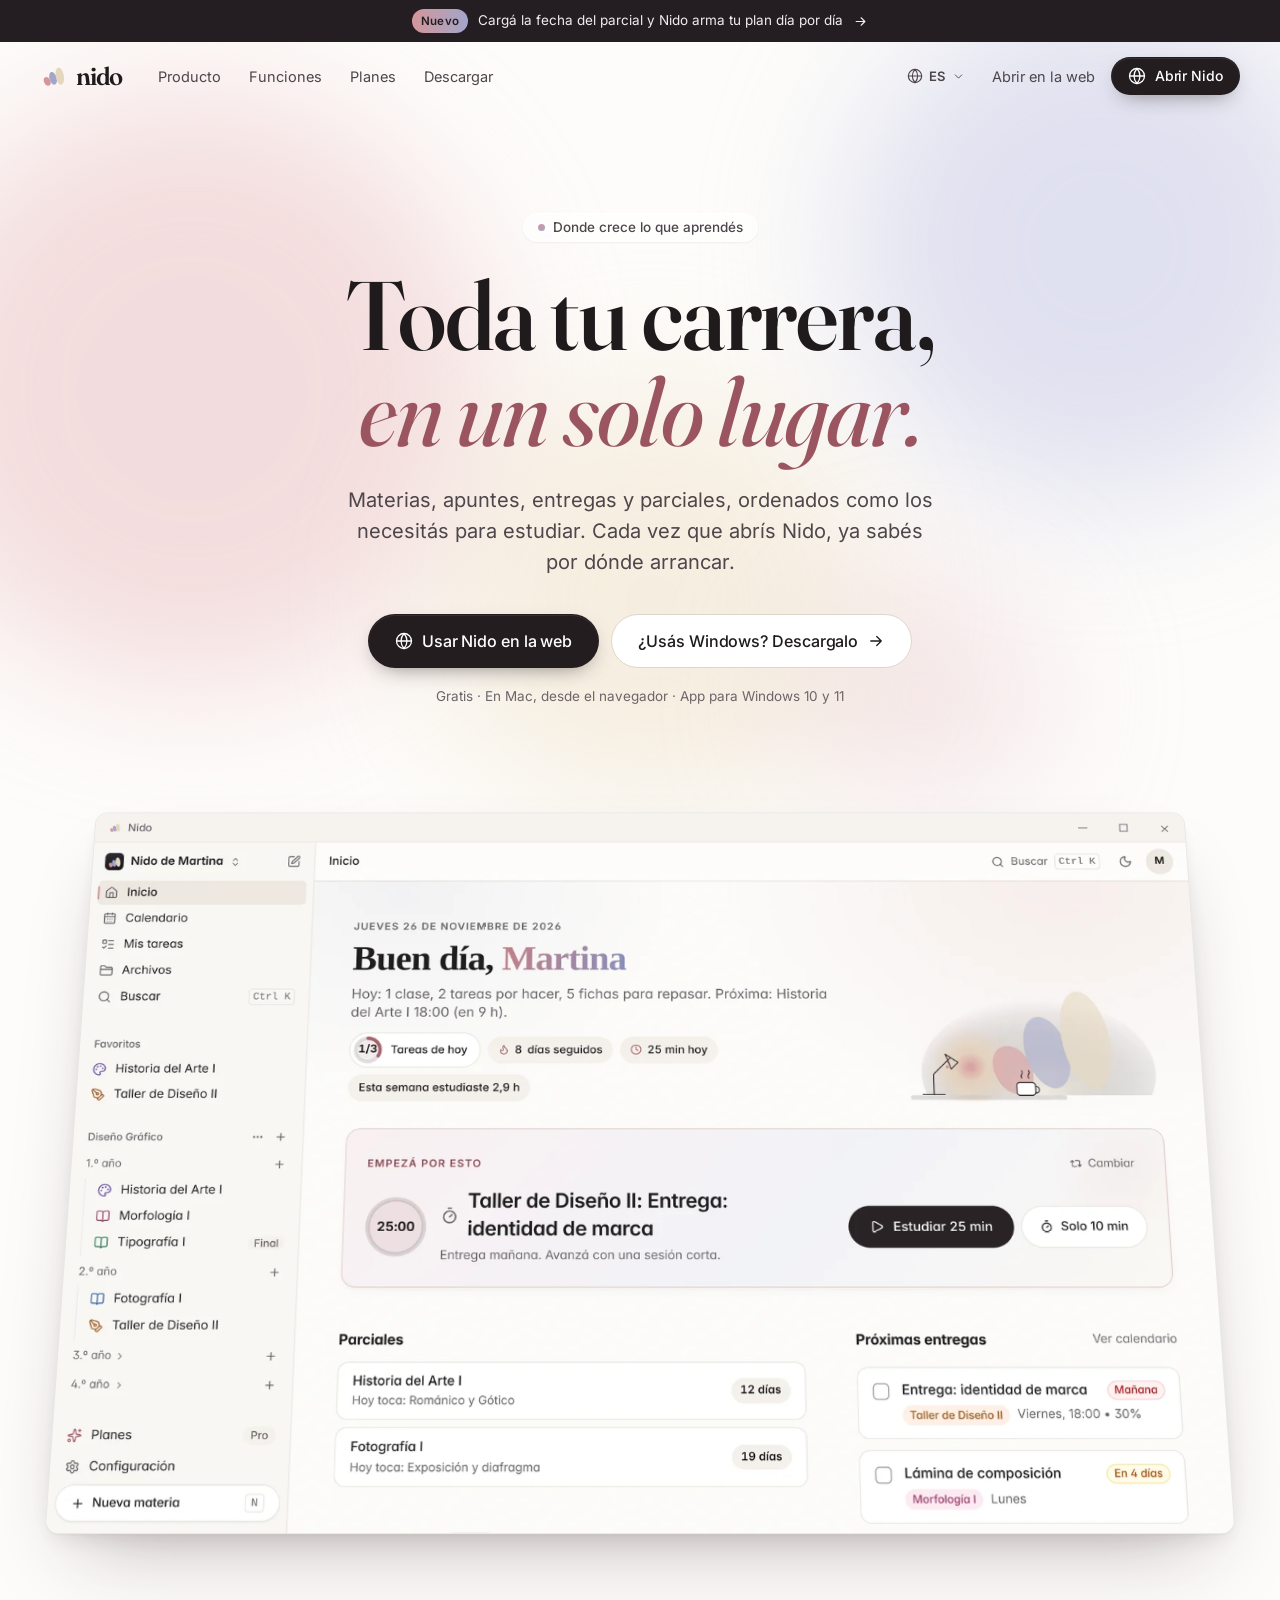
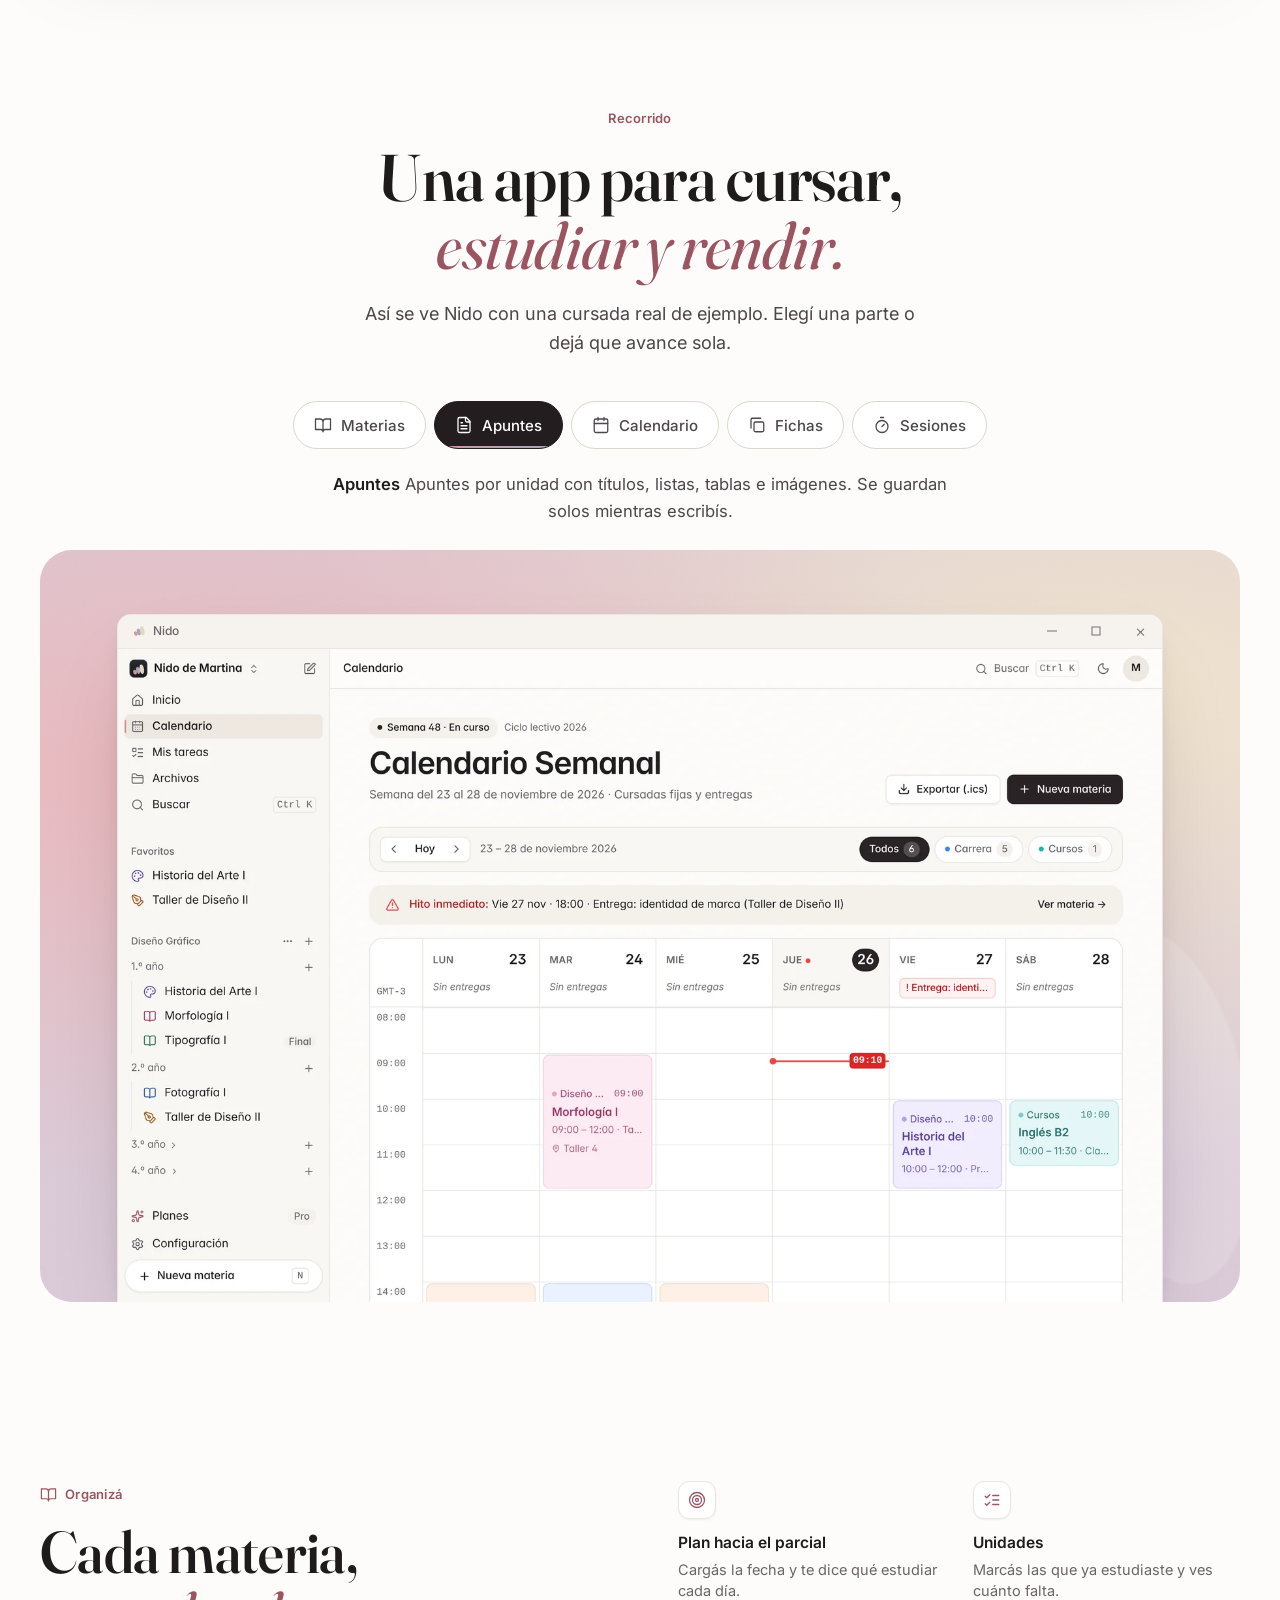
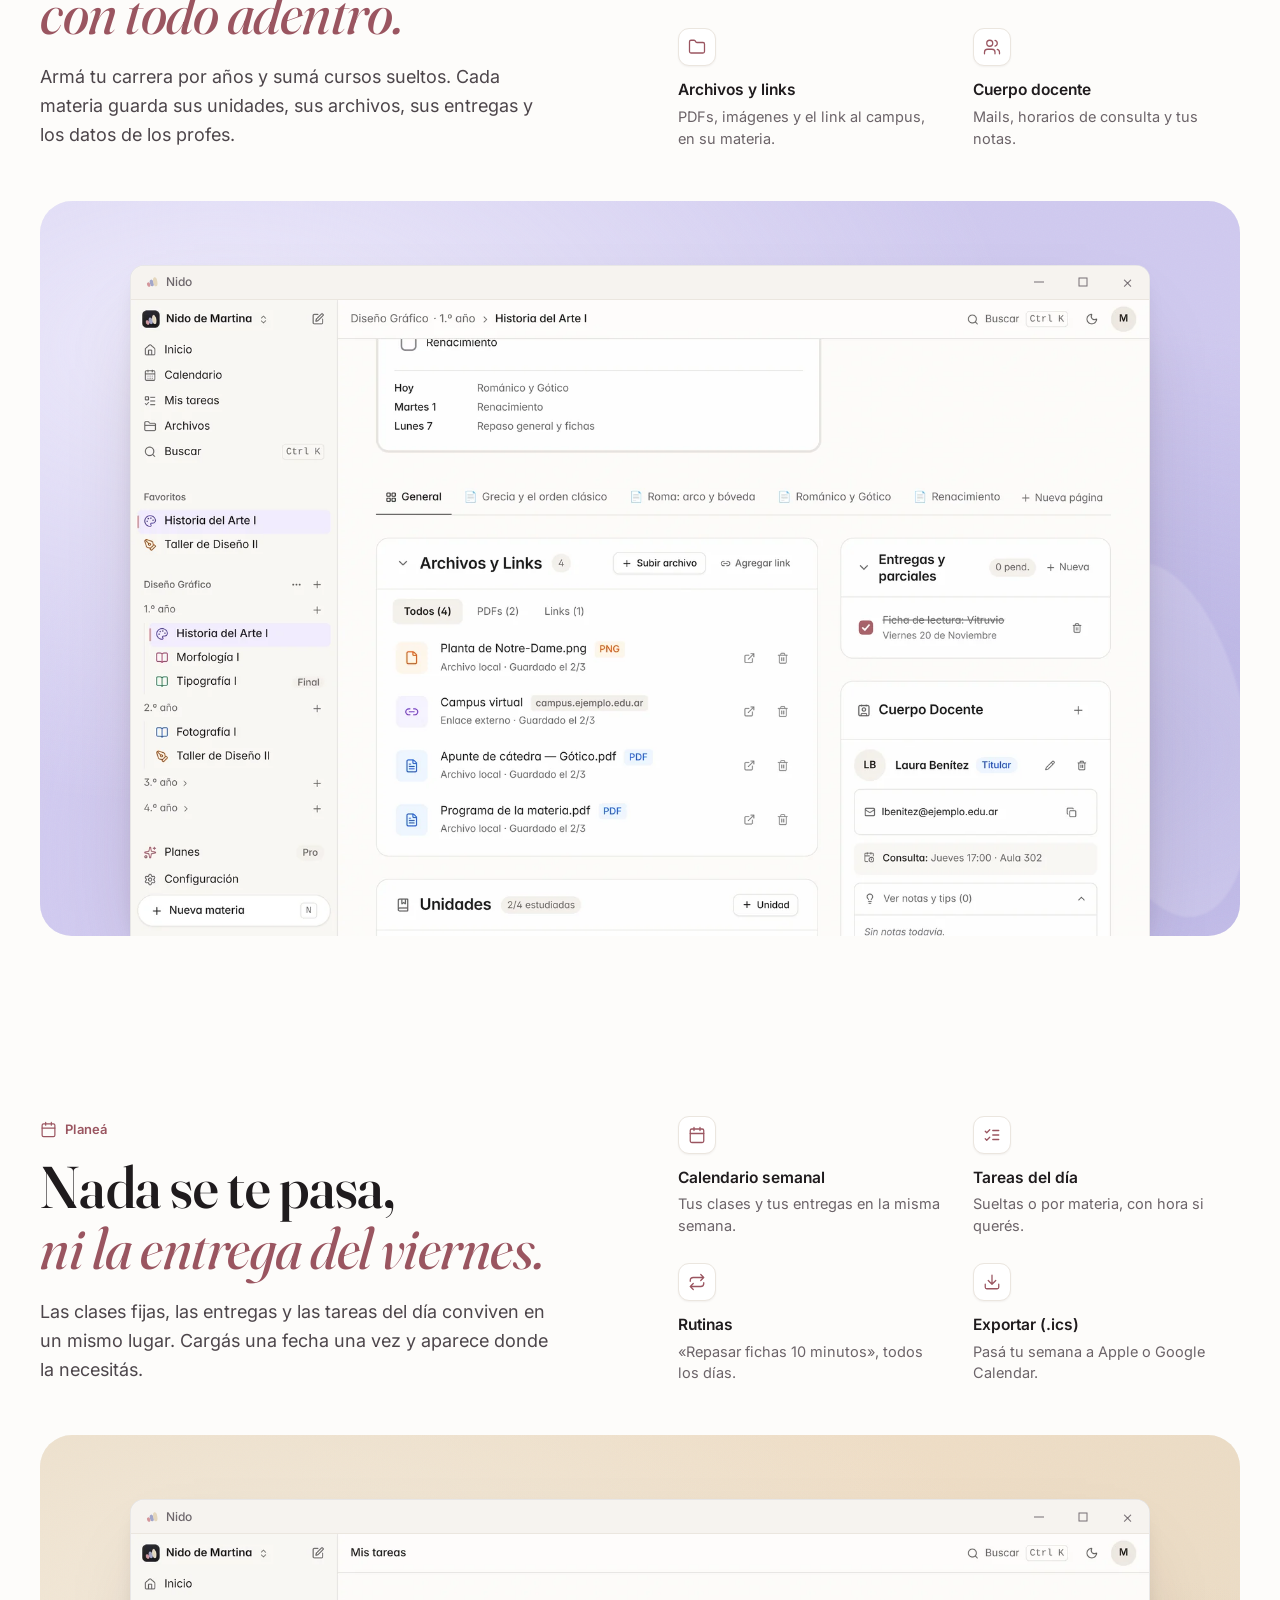
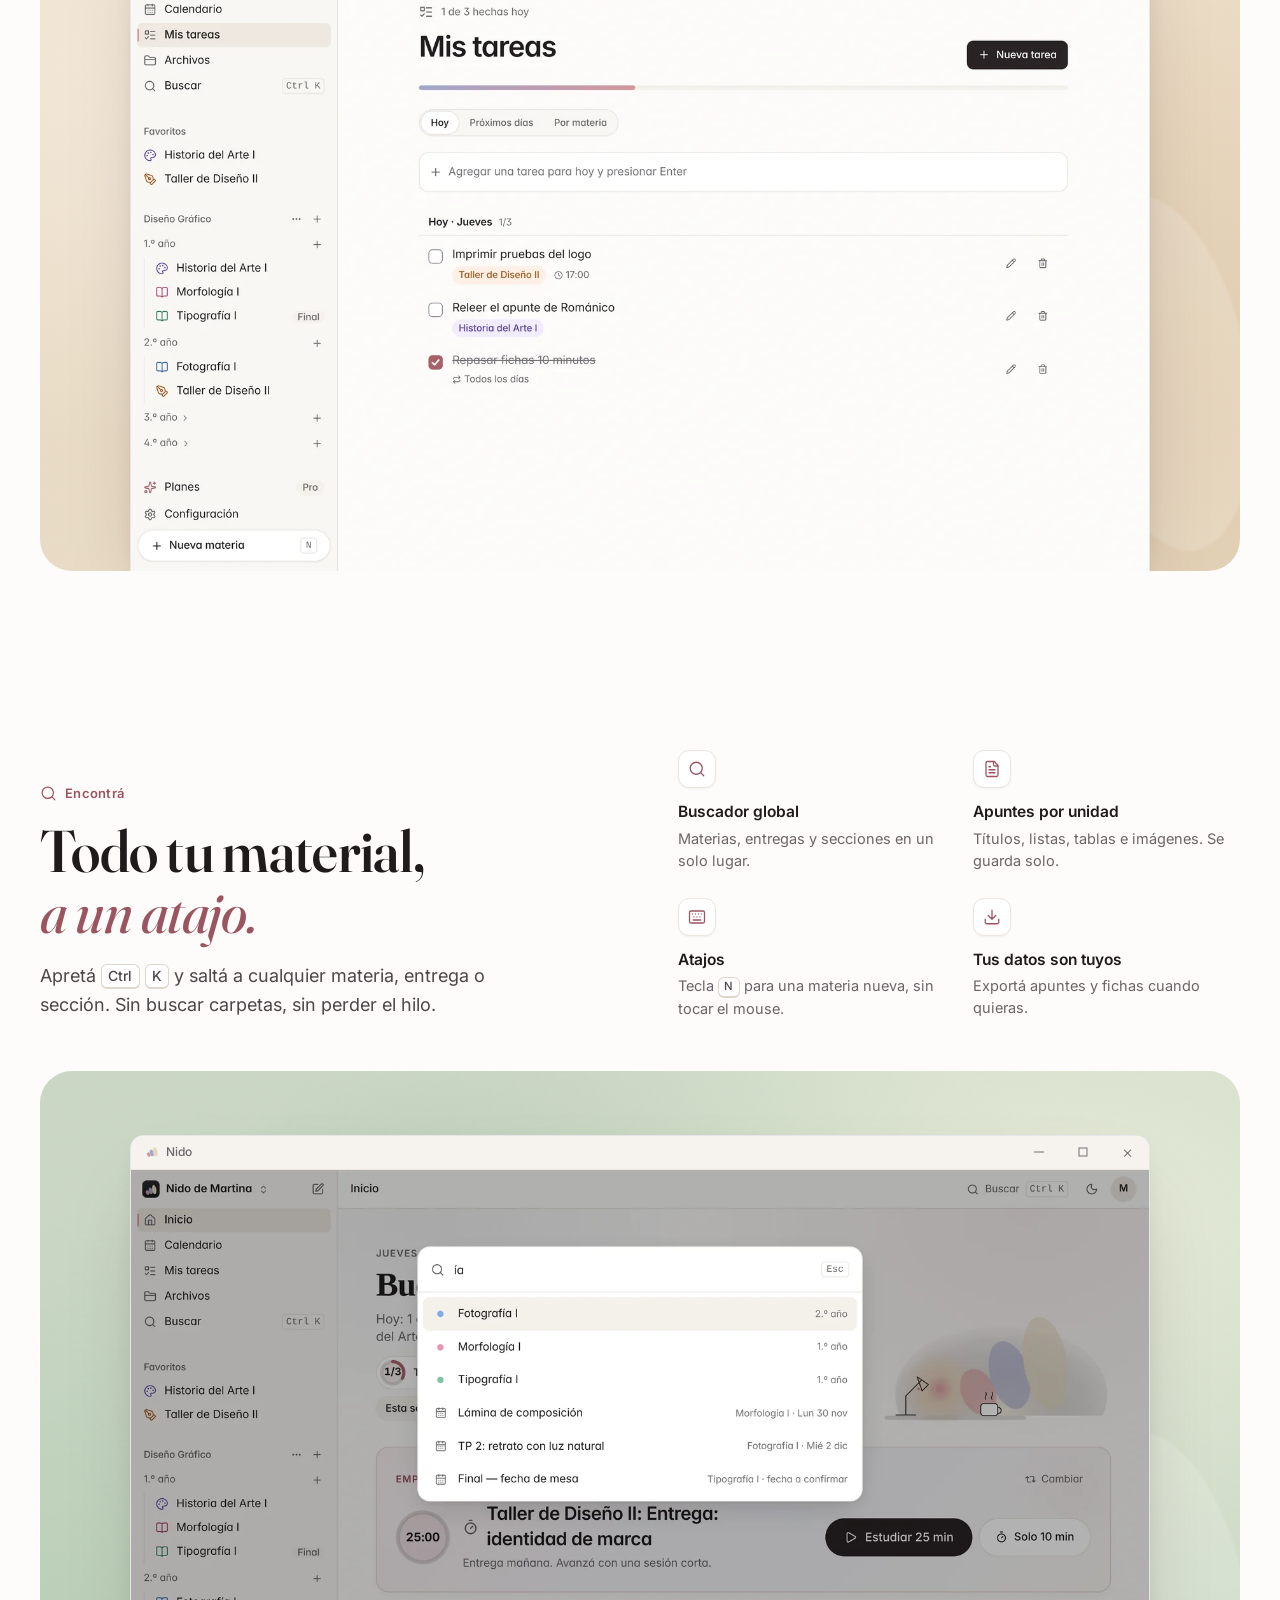
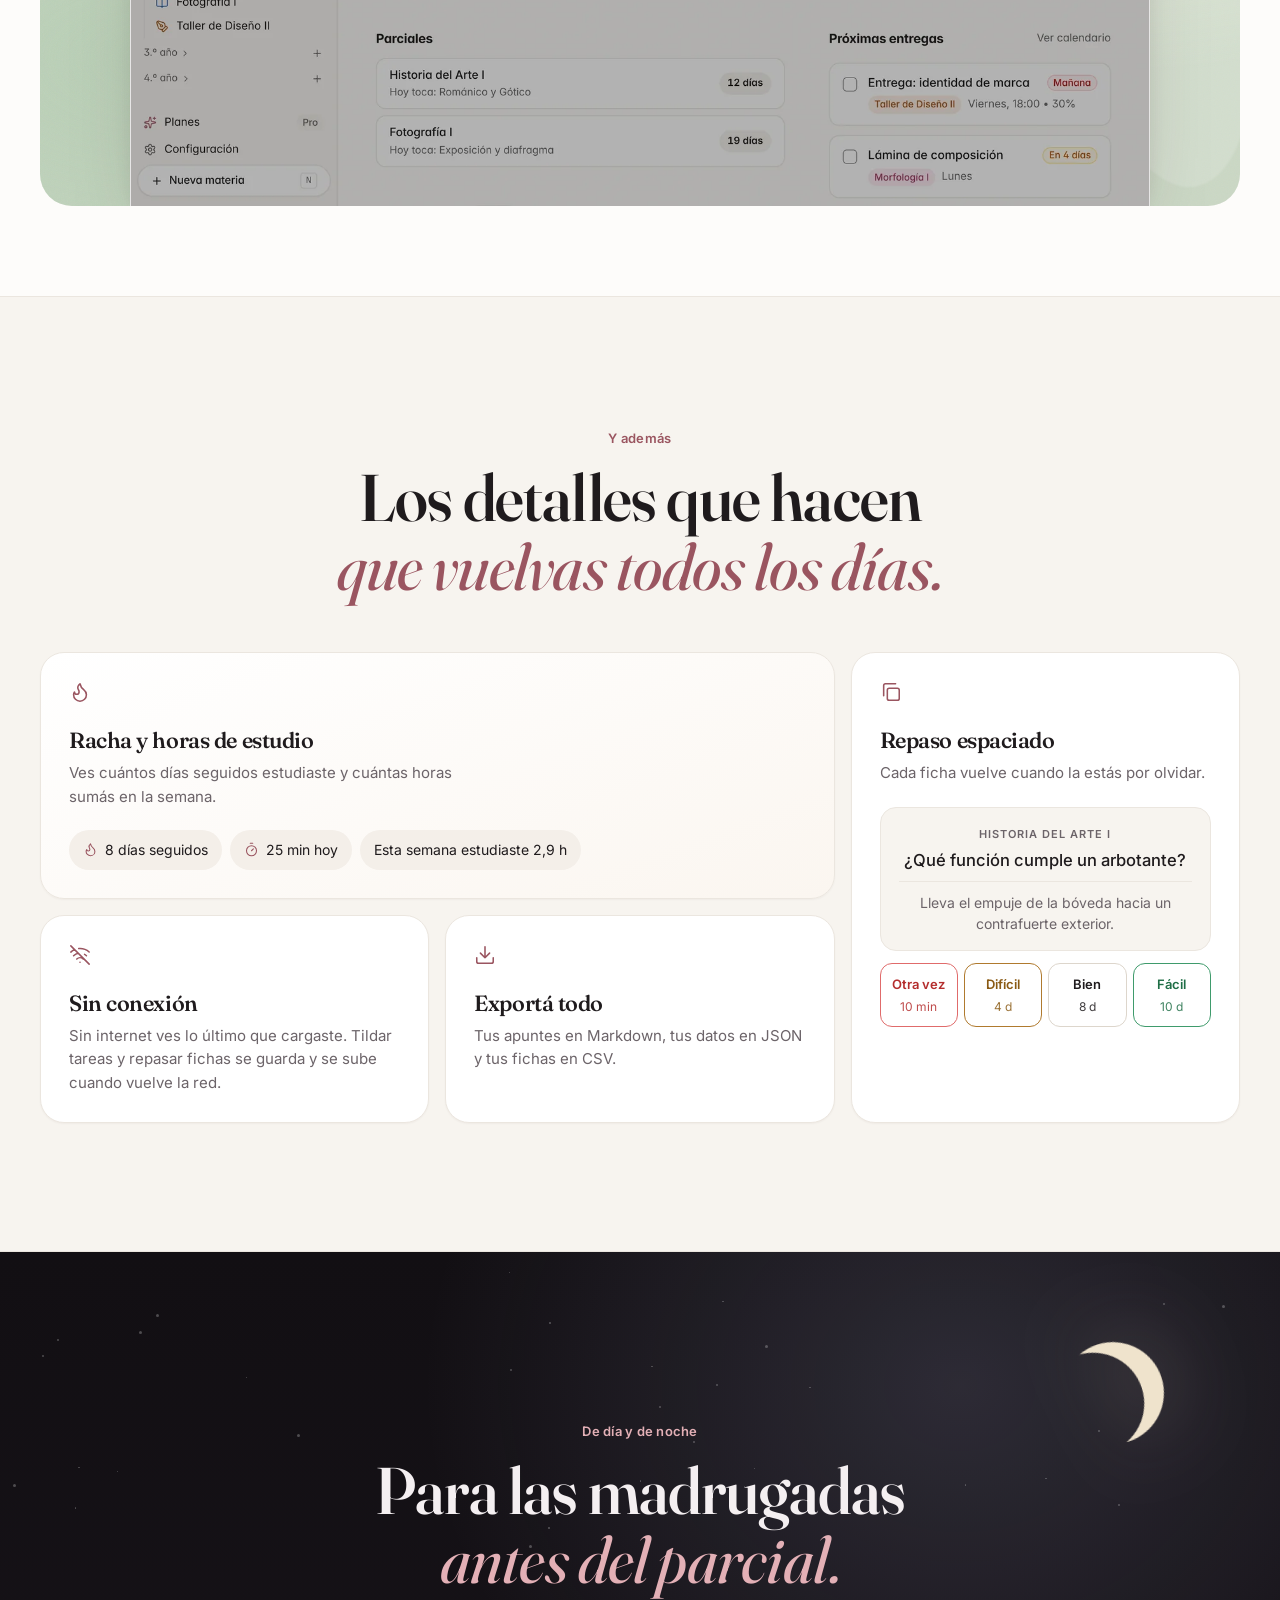
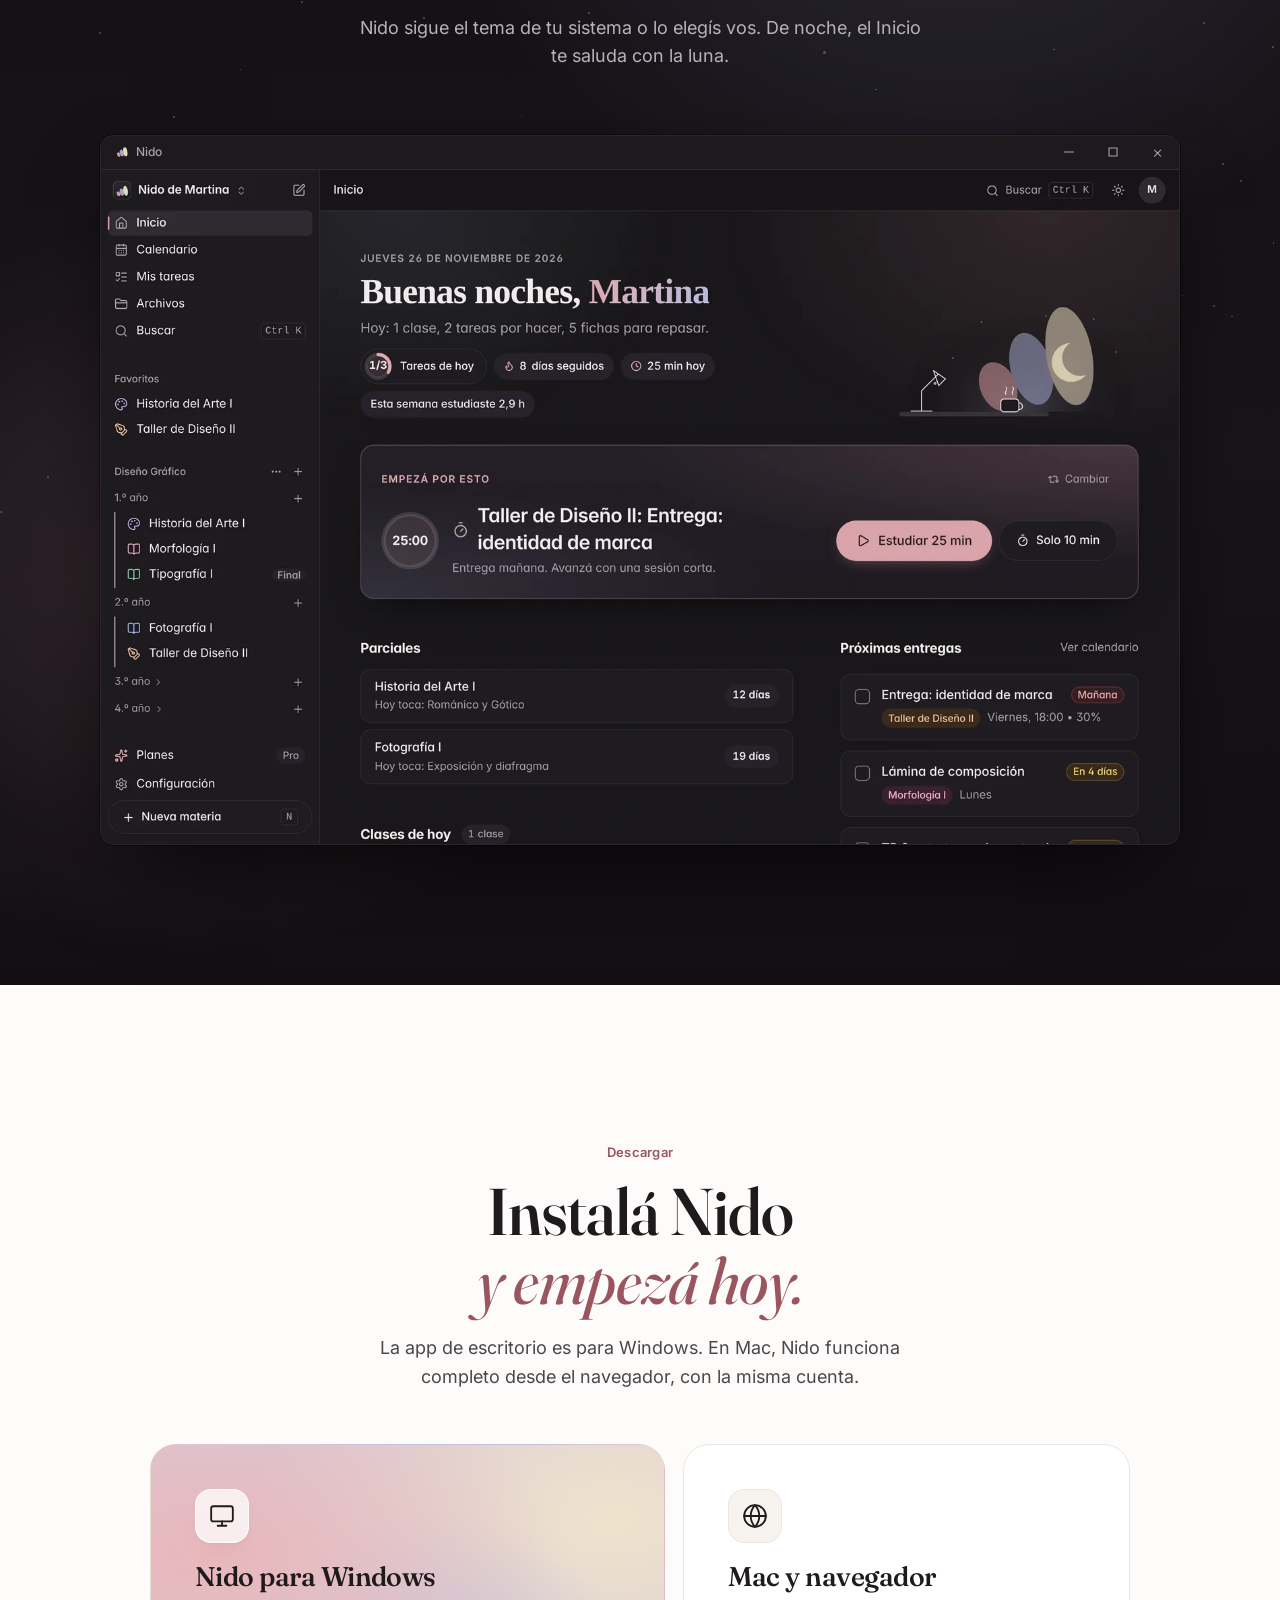
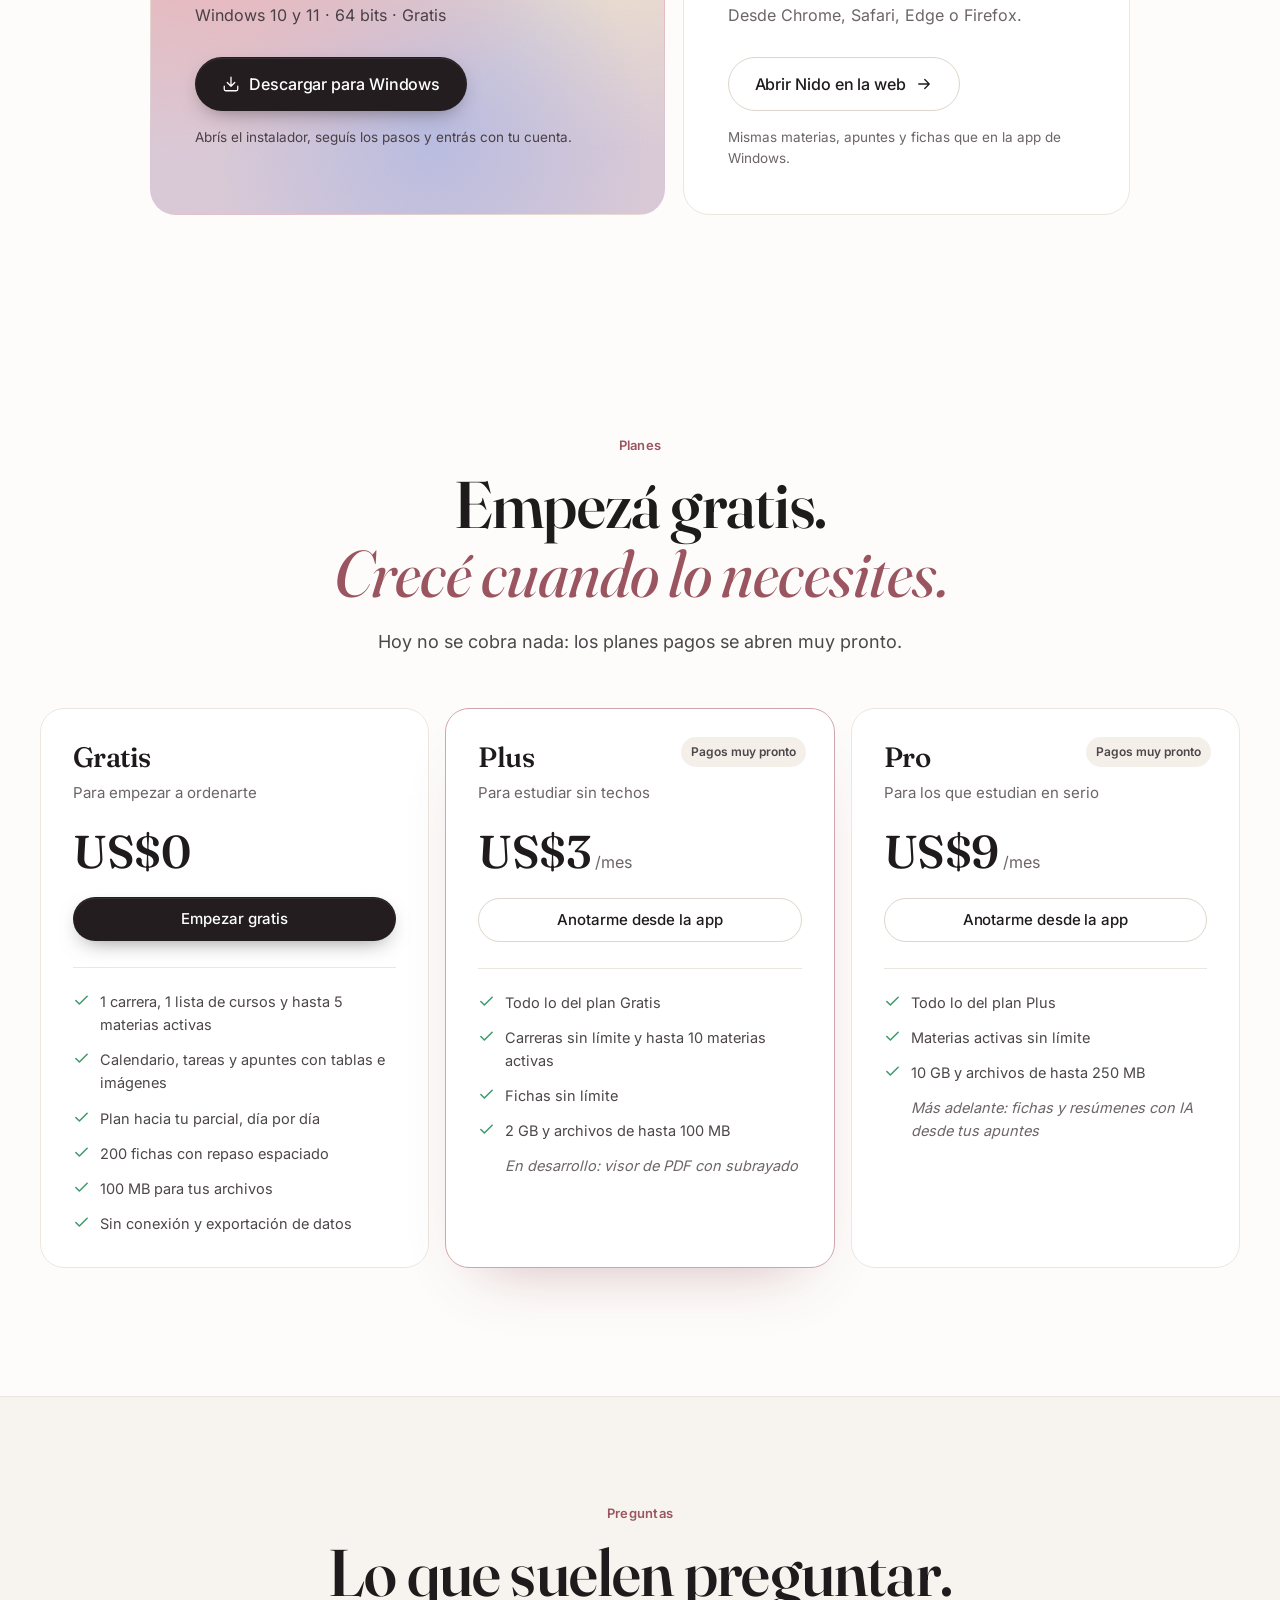
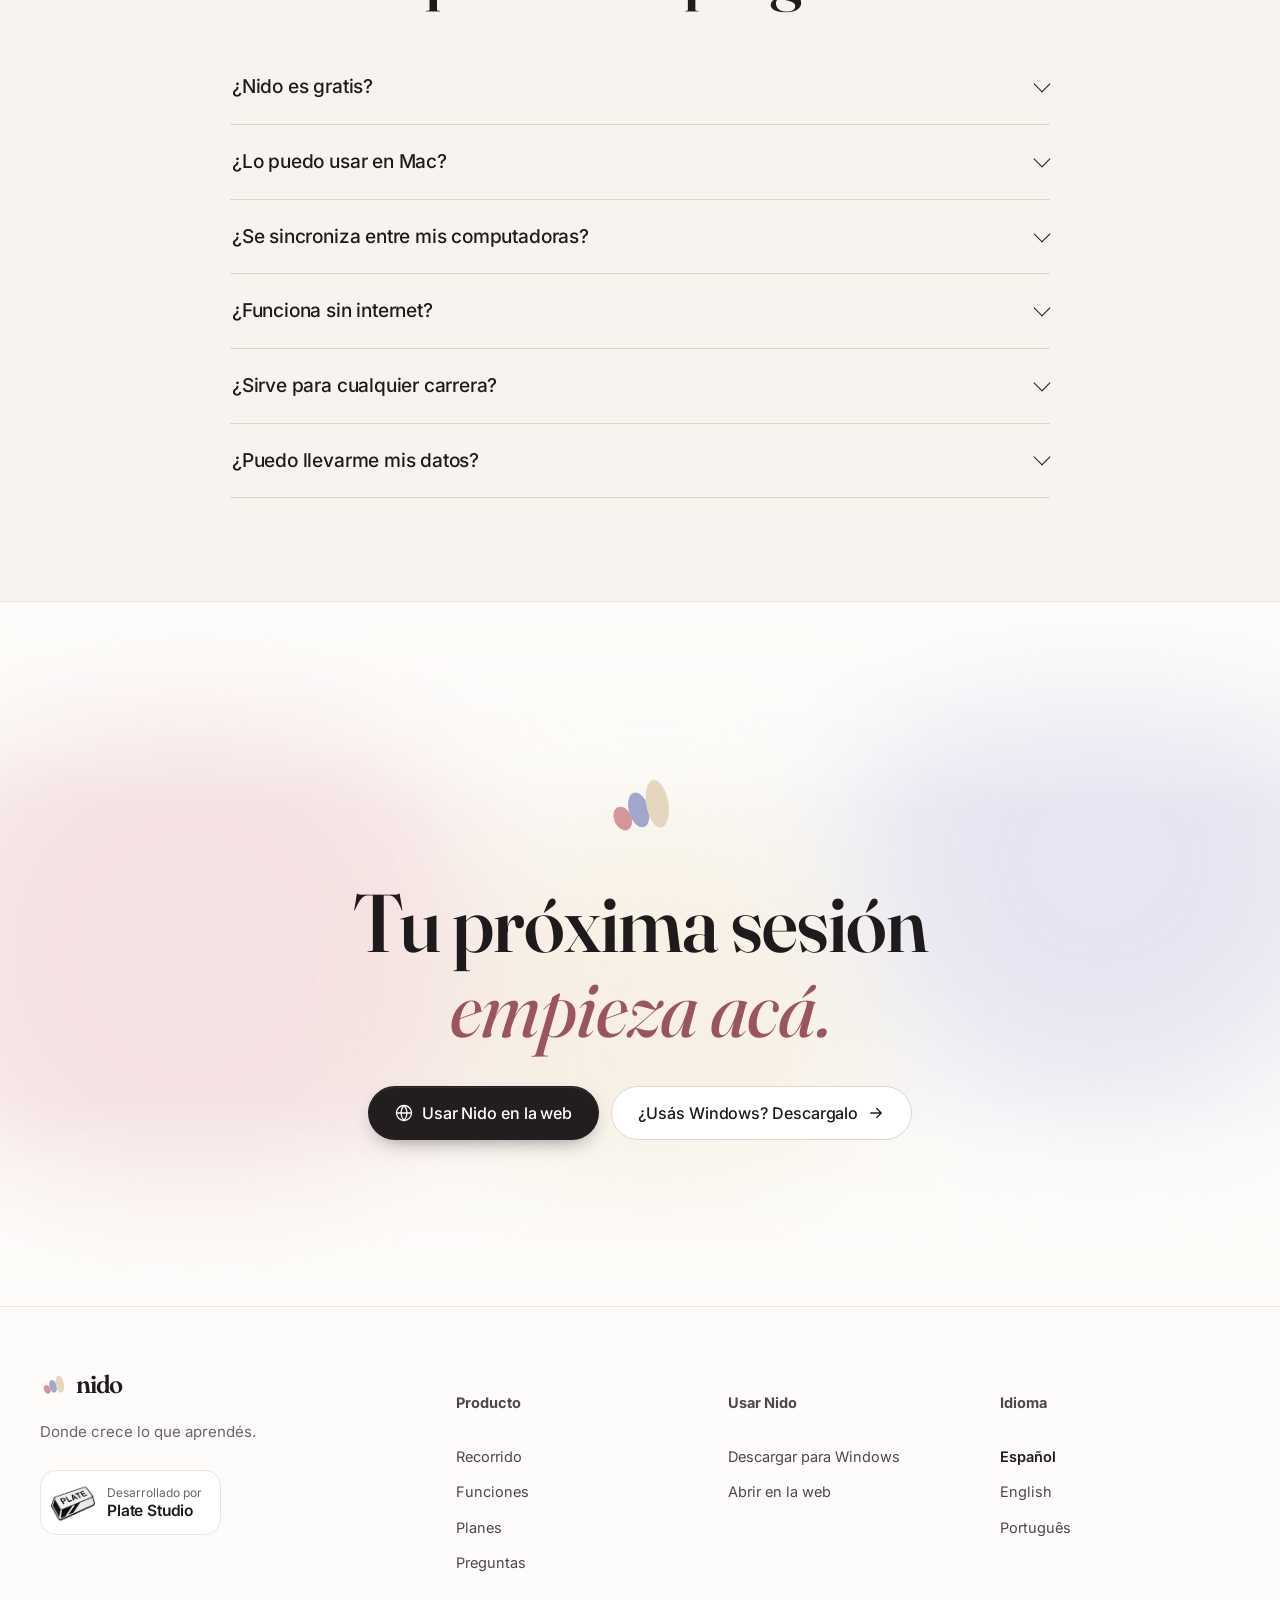
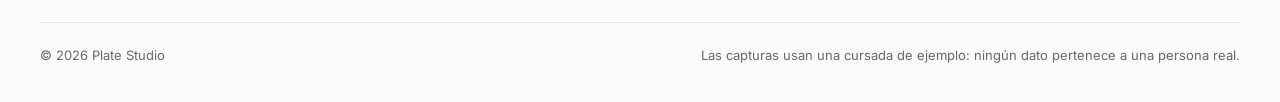
==== commit b6591b45: "Landing en nidoestudio.ar: links a app.nidoestudio.ar y redirecciones de links viejos - Los botones " ====
--- a/index.html
+++ b/index.html
@@ -1,191 +1,34 @@
 <!doctype html>
-<html lang="es-AR" data-lang="es">
+<html lang="es-AR">
   <head>
     <meta charset="utf-8" />
+    <script>
+      // La landing vive en nidoestudio.ar: la copia vieja de GitHub Pages redirige sola, y los links de la app (fundadores, confirmación de cuenta) van a app.nidoestudio.ar.
+      (function () {
+        var l = location, h = l.hash || "", q = l.search || "";
+        if (/github\.io$/.test(l.hostname)) { l.replace("https://nidoestudio.ar" + l.pathname.replace(/^\/nido-landing/, "") + q + h); return; }
+        if (/access_token=|type=recovery|type=signup|error_description=/.test(h) || /[?&](fundador|billing)=/.test(q)) l.replace("https://app.nidoestudio.ar/" + q + h);
+      })();
+    </script>
     <meta name="viewport" content="width=device-width, initial-scale=1" />
-    <title data-i18n="meta.title">Nido · App gratis para organizar la facultad y estudiar</title>
-    <meta name="description" data-i18n-content="meta.desc" content="Organizá materias, apuntes, entregas y parciales en una app. Cargá la fecha del parcial y Nido arma tu plan de estudio día por día. Gratis en Windows y web." />
+    <title data-i18n="meta.title">Nido · Donde crece lo que aprendés</title>
+    <meta name="description" data-i18n-content="meta.desc" content="Nido ordena tu carrera: materias, apuntes, entregas, parciales y fichas de repaso en una sola app. Descargala gratis para Windows o usala desde el navegador." />
     <meta name="theme-color" content="#fdfcfa" />
-    <!-- seo:start · lo genera tools/build-pages.mjs (canonical, idiomas, redes y datos estructurados); no editar a mano -->
-    <link rel="canonical" href="https://platestudio-ar.github.io/nido-landing/" />
-    <link rel="alternate" hreflang="es" href="https://platestudio-ar.github.io/nido-landing/" />
-    <link rel="alternate" hreflang="en" href="https://platestudio-ar.github.io/nido-landing/en/" />
-    <link rel="alternate" hreflang="pt" href="https://platestudio-ar.github.io/nido-landing/pt/" />
-    <link rel="alternate" hreflang="x-default" href="https://platestudio-ar.github.io/nido-landing/en/" />
+    <meta property="og:title" content="Nido · Donde crece lo que aprendés" />
+    <meta property="og:description" content="Materias, apuntes, entregas, parciales y fichas en una sola app para estudiar." />
     <meta property="og:type" content="website" />
-    <meta property="og:site_name" content="Nido" />
-    <meta property="og:url" content="https://platestudio-ar.github.io/nido-landing/" />
-    <meta property="og:title" content="Nido · App gratis para organizar la facultad y estudiar" />
-    <meta property="og:description" content="Organizá materias, apuntes, entregas y parciales en una app. Cargá la fecha del parcial y Nido arma tu plan de estudio día por día. Gratis en Windows y web." />
-    <meta property="og:image" content="https://platestudio-ar.github.io/nido-landing/assets/og.jpg" />
-    <meta property="og:image:width" content="1200" />
-    <meta property="og:image:height" content="630" />
-    <meta property="og:image:alt" content="Inicio de Nido con el plan del día, los parciales y las próximas entregas" />
-    <meta property="og:locale" content="es_AR" />
-    <meta property="og:locale:alternate" content="en_US" />
-    <meta property="og:locale:alternate" content="pt_BR" />
+    <meta property="og:image" content="https://nidoestudio.ar/assets/og.jpg" />
+    <meta property="og:url" content="https://nidoestudio.ar/" />
+    <link rel="canonical" href="https://nidoestudio.ar/" />
     <meta name="twitter:card" content="summary_large_image" />
-    <meta name="twitter:title" content="Nido · App gratis para organizar la facultad y estudiar" />
-    <meta name="twitter:description" content="Organizá materias, apuntes, entregas y parciales en una app. Cargá la fecha del parcial y Nido arma tu plan de estudio día por día. Gratis en Windows y web." />
-    <meta name="twitter:image" content="https://platestudio-ar.github.io/nido-landing/assets/og.jpg" />
-    <meta name="twitter:image:alt" content="Inicio de Nido con el plan del día, los parciales y las próximas entregas" />
-    <script type="application/ld+json">
-    {
-      "@context": "https://schema.org",
-      "@graph": [
-        {
-          "@type": "Organization",
-          "@id": "https://platestudio-ar.github.io/nido-landing/#plate-studio",
-          "name": "Plate Studio",
-          "url": "https://www.instagram.com/platestudio.ar/",
-          "logo": "https://platestudio-ar.github.io/nido-landing/assets/plate-studio-192.png",
-          "sameAs": [
-            "https://www.instagram.com/platestudio.ar/"
-          ]
-        },
-        {
-          "@type": "SoftwareApplication",
-          "@id": "https://platestudio-ar.github.io/nido-landing/#app",
-          "name": "Nido",
-          "applicationCategory": "EducationalApplication",
-          "operatingSystem": "Windows 10, Windows 11, Web",
-          "description": "Organizá materias, apuntes, entregas y parciales en una app. Cargá la fecha del parcial y Nido arma tu plan de estudio día por día. Gratis en Windows y web.",
-          "url": "https://platestudio-ar.github.io/nido-landing/",
-          "downloadUrl": "https://github.com/PlateStudio-ar/nido-landing/releases/latest/download/Nido-Setup.exe",
-          "installUrl": "https://nido-rho-gules.vercel.app/",
-          "image": "https://platestudio-ar.github.io/nido-landing/assets/og.jpg",
-          "screenshot": "https://platestudio-ar.github.io/nido-landing/assets/app/inicio-claro-1600.webp",
-          "inLanguage": "es",
-          "offers": {
-            "@type": "Offer",
-            "name": "Gratis",
-            "price": "0",
-            "priceCurrency": "USD"
-          },
-          "author": {
-            "@id": "https://platestudio-ar.github.io/nido-landing/#plate-studio"
-          },
-          "publisher": {
-            "@id": "https://platestudio-ar.github.io/nido-landing/#plate-studio"
-          }
-        },
-        {
-          "@type": "FAQPage",
-          "@id": "https://platestudio-ar.github.io/nido-landing/#preguntas",
-          "url": "https://platestudio-ar.github.io/nido-landing/",
-          "inLanguage": "es-AR",
-          "mainEntity": [
-            {
-              "@type": "Question",
-              "name": "¿Cómo me organizo para estudiar en la facultad?",
-              "acceptedAnswer": {
-                "@type": "Answer",
-                "text": "Armá tu carrera por años y sumá las materias que cursás. Cada materia guarda sus unidades, apuntes, archivos, entregas y los datos de los profes. El calendario semanal junta tus clases y tus entregas, las tareas del día te dicen qué hacer hoy y, cada vez que abrís Nido, el Inicio te sugiere por dónde arrancar."
-              }
-            },
-            {
-              "@type": "Question",
-              "name": "¿Nido es gratis?",
-              "acceptedAnswer": {
-                "@type": "Answer",
-                "text": "Sí, Nido es una app para estudiar gratis, en Windows y en la web. El plan Gratis incluye 1 carrera, 1 lista de cursos, hasta 5 materias activas, 200 fichas y 100 MB para archivos. Las materias aprobadas o archivadas no cuentan para el límite."
-              }
-            },
-            {
-              "@type": "Question",
-              "name": "¿Cómo armo un plan de estudio para un parcial o un final?",
-              "acceptedAnswer": {
-                "@type": "Answer",
-                "text": "En la materia cargás la fecha del examen y los temas que entran. Nido los reparte en los días que quedan, deja el último día para un repaso general y te dice qué toca estudiar hoy. Si te atrasás, vuelve a repartir lo que falta, sin que tengas que reordenar nada. Sirve igual para un parcial o para un final: solo cambia la fecha."
-              }
-            },
-            {
-              "@type": "Question",
-              "name": "¿Qué son las fichas de repaso y cómo me ayudan a estudiar?",
-              "acceptedAnswer": {
-                "@type": "Answer",
-                "text": "Son tarjetas de pregunta y respuesta (flashcards) que armás en cada materia. Nido usa repaso espaciado: después de cada ficha elegís Otra vez, Difícil, Bien o Fácil, y la ficha vuelve justo cuando la estás por olvidar. Podés sumar una rutina como «Repasar fichas 10 minutos» todos los días."
-              }
-            },
-            {
-              "@type": "Question",
-              "name": "¿Nido tiene inteligencia artificial para estudiar o resumir PDFs?",
-              "acceptedAnswer": {
-                "@type": "Answer",
-                "text": "Todavía no. Las fichas y los resúmenes con IA a partir de tus apuntes están en preparación y todavía no tienen fecha. Hoy Nido te ayuda a ordenar el material (tus PDFs quedan guardados en cada materia), armar el plan hacia el parcial y repasar con fichas."
-              }
-            },
-            {
-              "@type": "Question",
-              "name": "¿Tiene un temporizador para sesiones de estudio, tipo Pomodoro?",
-              "acceptedAnswer": {
-                "@type": "Answer",
-                "text": "Sí. Arrancás una sesión de 10 a 45 minutos y el temporizador te acompaña por toda la app. Nido suma tus horas de estudio de la semana y tu racha de días seguidos."
-              }
-            },
-            {
-              "@type": "Question",
-              "name": "¿Sirve para cualquier carrera?",
-              "acceptedAnswer": {
-                "@type": "Answer",
-                "text": "Sí: universidad, terciario o cursos sueltos. Armás tus carreras por años y cada materia tiene sus unidades, archivos, entregas y parciales."
-              }
-            },
-            {
-              "@type": "Question",
-              "name": "¿Lo puedo usar en Mac?",
-              "acceptedAnswer": {
-                "@type": "Answer",
-                "text": "Sí, desde el navegador y con la misma cuenta. La app que se descarga es para Windows; en Mac, Nido funciona completo en la web."
-              }
-            },
-            {
-              "@type": "Question",
-              "name": "¿Se sincroniza entre mis computadoras?",
-              "acceptedAnswer": {
-                "@type": "Answer",
-                "text": "Sí. Entrás con tu cuenta en la app de Windows o en la web y ves lo mismo en todos lados: materias, apuntes, fichas, tu racha y tus horas de estudio."
-              }
-            },
-            {
-              "@type": "Question",
-              "name": "¿Funciona sin internet?",
-              "acceptedAnswer": {
-                "@type": "Answer",
-                "text": "Sin conexión ves lo último que se sincronizó. Tildar una tarea, repasar fichas y las sesiones de estudio se guardan y se suben solas cuando vuelve la red. Crear o editar el resto necesita conexión, y Nido te lo avisa."
-              }
-            },
-            {
-              "@type": "Question",
-              "name": "¿Puedo llevarme mis datos?",
-              "acceptedAnswer": {
-                "@type": "Answer",
-                "text": "Cuando quieras: exportás tus apuntes en Markdown, todos tus datos en JSON y tus fichas en CSV desde Configuración."
-              }
-            },
-            {
-              "@type": "Question",
-              "name": "¿En qué idiomas está Nido?",
-              "acceptedAnswer": {
-                "@type": "Answer",
-                "text": "Por ahora, adentro la app está en español; el inglés y el portugués están en camino. Esta página ya está en los tres idiomas."
-              }
-            }
-          ]
-        }
-      ]
-    }
-    </script>
-    <!-- seo:end -->
     <link rel="icon" href="assets/nido.png" />
-    <link rel="apple-touch-icon" href="assets/nido.png" />
     <link rel="preload" href="assets/fonts/fraunces.woff2" as="font" type="font/woff2" crossorigin />
     <link rel="preload" href="assets/fonts/inter.woff2" as="font" type="font/woff2" crossorigin />
-    <link rel="stylesheet" href="styles.css?v=7" />
+    <link rel="stylesheet" href="styles.css?v=6" />
     <script>document.documentElement.classList.add("js");</script>
-    <script src="i18n.js?v=7"></script>
+    <script src="i18n.js?v=6"></script>
   </head>
-  <body data-download="https://github.com/PlateStudio-ar/nido-landing/releases/latest/download/Nido-Setup.exe" data-web="https://nido-rho-gules.vercel.app/">
+  <body data-download="https://github.com/PlateStudio-ar/nido-landing/releases/latest/download/Nido-Setup.exe" data-web="https://app.nidoestudio.ar/">
     <svg width="0" height="0" style="position:absolute" aria-hidden="true">
       <defs>
         <symbol id="i-arrow" viewBox="0 0 24 24"><path d="M5 12h14M13 6l6 6-6 6" /></symbol>
@@ -235,13 +78,13 @@
               <svg class="ic"><use href="#i-globe" /></svg><span data-lang-current>ES</span><svg class="ic chev"><use href="#i-chevron" /></svg>
             </button>
             <div class="lang-list" role="menu" hidden>
-              <a role="menuitemradio" href="./" hreflang="es" lang="es" data-set-lang="es" aria-checked="true" aria-current="page">Español</a>
-              <a role="menuitemradio" href="en/" hreflang="en" lang="en" data-set-lang="en" aria-checked="false">English</a>
-              <a role="menuitemradio" href="pt/" hreflang="pt" lang="pt" data-set-lang="pt" aria-checked="false">Português</a>
+              <button role="menuitemradio" data-set-lang="es" aria-checked="true">Español</button>
+              <button role="menuitemradio" data-set-lang="en" aria-checked="false">English</button>
+              <button role="menuitemradio" data-set-lang="pt" aria-checked="false">Português</button>
             </div>
           </div>
-          <a class="link-quiet" data-web href="https://nido-rho-gules.vercel.app/" data-i18n="nav.web">Abrir en la web</a>
-          <a class="btn btn-dark btn-sm" data-primary href="#descargar"><svg class="ic"><use href="#i-download" /></svg><span data-primary-label data-i18n="js:dl">Descargar</span></a>
+          <a class="link-quiet" data-web href="https://app.nidoestudio.ar/" data-i18n="nav.web">Abrir en la web</a>
+          <a class="btn btn-dark btn-sm" data-primary href="#descargar"><svg class="ic"><use href="#i-download" /></svg><span data-primary-label>Descargar</span></a>
         </div>
       </div>
     </header>
@@ -258,10 +101,10 @@
           <h1 data-hero data-i18n="hero.title">Toda tu carrera,<br /><em>en un solo lugar.</em></h1>
           <p class="hero-sub" data-hero data-i18n="hero.sub">Materias, apuntes, entregas y parciales, ordenados como los necesitás para estudiar. Cada vez que abrís Nido, ya sabés por dónde arrancar.</p>
           <div class="hero-actions" data-hero>
-            <a class="btn btn-dark btn-lg" data-primary href="#descargar"><svg class="ic"><use href="#i-download" /></svg><span data-primary-label data-i18n="js:win">Descargar para Windows</span></a>
-            <a class="btn btn-light btn-lg" data-secondary data-web href="https://nido-rho-gules.vercel.app/"><span data-secondary-label data-i18n="js:web">Usar en la web</span><svg class="ic"><use href="#i-arrow" /></svg></a>
-          </div>
-          <p class="hero-note" data-hero data-platform-note data-i18n="js:noteWin">Gratis · Windows 10 y 11 · En Mac, desde el navegador</p>
+            <a class="btn btn-dark btn-lg" data-primary href="#descargar"><svg class="ic"><use href="#i-download" /></svg><span data-primary-label>Descargar para Windows</span></a>
+            <a class="btn btn-light btn-lg" data-secondary data-web href="https://app.nidoestudio.ar/"><span data-secondary-label>Usar en la web</span><svg class="ic"><use href="#i-arrow" /></svg></a>
+          </div>
+          <p class="hero-note" data-hero data-platform-note>Gratis · Windows 10 y 11 · En Mac, desde el navegador</p>
         </div>
 
         <div class="hero-stage" id="heroStage">
@@ -289,7 +132,7 @@
         </div>
 
         <div class="tour-panel" id="p-tour" role="tabpanel" aria-labelledby="t-0" data-reveal>
-          <p class="tour-caption" aria-live="polite"><b data-cap-title data-i18n="js:caps.0.0">Materias</b> <span data-cap-text data-i18n="js:caps.0.1">Cada materia con su portada, su horario, su plan hacia el parcial y todo su material.</span></p>
+          <p class="tour-caption" aria-live="polite"><b data-cap-title>Materias</b> <span data-cap-text>Cada materia con su portada, su horario, su plan hacia el parcial y todo su material.</span></p>
           <div class="paint paint-atardecer tour-paint">
             <figure class="window tour-window">
               <div class="win-bar" aria-hidden="true"><span class="win-title"><svg><use href="#i-petals" /></svg>Nido</span><span class="win-ctrl"><i></i><i></i><i></i></span></div>
@@ -430,7 +273,7 @@
             <div class="dl-icon"><svg class="ic"><use href="#i-globe" /></svg></div>
             <h3 data-i18n="dl.web.t">Mac y navegador</h3>
             <p data-i18n="dl.web.d">Desde Chrome, Safari, Edge o Firefox.</p>
-            <a class="btn btn-light btn-lg" data-web href="https://nido-rho-gules.vercel.app/"><span data-i18n="dl.web.b">Abrir Nido en la web</span><svg class="ic"><use href="#i-arrow" /></svg></a>
+            <a class="btn btn-light btn-lg" data-web href="https://app.nidoestudio.ar/"><span data-i18n="dl.web.b">Abrir Nido en la web</span><svg class="ic"><use href="#i-arrow" /></svg></a>
             <small data-i18n="dl.web.s">Mismas materias, apuntes y fichas que en la app de Windows.</small>
           </article>
         </div>
@@ -447,7 +290,7 @@
           <article class="plan" data-reveal>
             <h3 data-i18n="p.free.n">Gratis</h3><p class="plan-tag" data-i18n="p.free.tag">Para empezar a ordenarte</p>
             <p class="price"><b>US$0</b></p>
-            <a class="btn btn-dark" data-primary href="#descargar"><span data-primary-label data-i18n="js:freeDl">Descargar gratis</span></a>
+            <a class="btn btn-dark" data-primary href="#descargar"><span data-primary-label>Descargar gratis</span></a>
             <ul>
               <li><svg class="ic"><use href="#i-check" /></svg><span data-i18n="p.free.1">1 carrera, 1 lista de cursos y hasta 5 materias activas</span></li>
               <li><svg class="ic"><use href="#i-check" /></svg><span data-i18n="p.free.2">Calendario, tareas y apuntes con tablas e imágenes</span></li>
@@ -461,7 +304,7 @@
             <span class="soon" data-i18n="p.soon">Pagos muy pronto</span>
             <h3>Plus</h3><p class="plan-tag" data-i18n="p.plus.tag">Para estudiar sin techos</p>
             <p class="price"><b>US$3</b><span data-i18n="p.month">/mes</span></p>
-            <a class="btn btn-light" data-web href="https://nido-rho-gules.vercel.app/" data-i18n="p.notify">Anotarme desde la app</a>
+            <a class="btn btn-light" data-web href="https://app.nidoestudio.ar/" data-i18n="p.notify">Anotarme desde la app</a>
             <ul>
               <li><svg class="ic"><use href="#i-check" /></svg><span data-i18n="p.plus.1">Todo lo del plan Gratis</span></li>
               <li><svg class="ic"><use href="#i-check" /></svg><span data-i18n="p.plus.2">Carreras sin límite y hasta 10 materias activas</span></li>
@@ -474,7 +317,7 @@
             <span class="soon" data-i18n="p.soon">Pagos muy pronto</span>
             <h3>Pro</h3><p class="plan-tag" data-i18n="p.pro.tag">Para los que estudian en serio</p>
             <p class="price"><b>US$9</b><span data-i18n="p.month">/mes</span></p>
-            <a class="btn btn-light" data-web href="https://nido-rho-gules.vercel.app/" data-i18n="p.notify">Anotarme desde la app</a>
+            <a class="btn btn-light" data-web href="https://app.nidoestudio.ar/" data-i18n="p.notify">Anotarme desde la app</a>
             <ul>
               <li><svg class="ic"><use href="#i-check" /></svg><span data-i18n="p.pro.1">Todo lo del plan Plus</span></li>
               <li><svg class="ic"><use href="#i-check" /></svg><span data-i18n="p.pro.2">Materias activas sin límite</span></li>
@@ -486,27 +329,18 @@
       </section>
 
       <!-- ═══════════ FAQ ═══════════ -->
-      <!-- Cada pregunta (details) se copia tal cual al FAQPage (JSON-LD) de cada idioma: lo que se lee acá es lo que ve Google. -->
       <section class="faq" id="preguntas" aria-labelledby="faq-h">
         <header class="section-head" data-reveal>
-          <p class="eyebrow" data-i18n="faq.eyebrow">Preguntas frecuentes</p>
+          <p class="eyebrow" data-i18n="faq.eyebrow">Preguntas</p>
           <h2 id="faq-h" data-i18n="faq.title">Lo que suelen preguntar.</h2>
-          <p class="lead" data-i18n="faq.lead">Una guía corta para organizarte en la facultad y estudiar con Nido.</p>
         </header>
         <div class="faq-list" data-reveal>
-          <details><summary data-i18n="faq.org.q">¿Cómo me organizo para estudiar en la facultad?</summary><p data-i18n="faq.org.a">Armá tu carrera por años y sumá las materias que cursás. Cada materia guarda sus unidades, apuntes, archivos, entregas y los datos de los profes. El calendario semanal junta tus clases y tus entregas, las tareas del día te dicen qué hacer hoy y, cada vez que abrís Nido, el Inicio te sugiere por dónde arrancar.</p></details>
-          <details><summary data-i18n="faq.1.q">¿Nido es gratis?</summary><p data-i18n="faq.1.a">Sí, Nido es una app para estudiar gratis, en Windows y en la web. El plan Gratis incluye 1 carrera, 1 lista de cursos, hasta 5 materias activas, 200 fichas y 100 MB para archivos. Las materias aprobadas o archivadas no cuentan para el límite.</p></details>
-          <details><summary data-i18n="faq.plan.q">¿Cómo armo un plan de estudio para un parcial o un final?</summary><p data-i18n="faq.plan.a">En la materia cargás la fecha del examen y los temas que entran. Nido los reparte en los días que quedan, deja el último día para un repaso general y te dice qué toca estudiar hoy. Si te atrasás, vuelve a repartir lo que falta, sin que tengas que reordenar nada. Sirve igual para un parcial o para un final: solo cambia la fecha.</p></details>
-          <details><summary data-i18n="faq.cards.q">¿Qué son las fichas de repaso y cómo me ayudan a estudiar?</summary><p data-i18n="faq.cards.a">Son tarjetas de pregunta y respuesta (flashcards) que armás en cada materia. Nido usa repaso espaciado: después de cada ficha elegís Otra vez, Difícil, Bien o Fácil, y la ficha vuelve justo cuando la estás por olvidar. Podés sumar una rutina como «Repasar fichas 10 minutos» todos los días.</p></details>
-          <!-- REVISAR (Rami): respuesta sobre IA. Dice que está en preparación, sin fecha. Aprobala o cambiala antes de publicar. -->
-          <details><summary data-i18n="faq.ai.q">¿Nido tiene inteligencia artificial para estudiar o resumir PDFs?</summary><p data-i18n="faq.ai.a">Todavía no. Las fichas y los resúmenes con IA a partir de tus apuntes están en preparación y todavía no tienen fecha. Hoy Nido te ayuda a ordenar el material (tus PDFs quedan guardados en cada materia), armar el plan hacia el parcial y repasar con fichas.</p></details>
-          <details><summary data-i18n="faq.timer.q">¿Tiene un temporizador para sesiones de estudio, tipo Pomodoro?</summary><p data-i18n="faq.timer.a">Sí. Arrancás una sesión de 10 a 45 minutos y el temporizador te acompaña por toda la app. Nido suma tus horas de estudio de la semana y tu racha de días seguidos.</p></details>
-          <details><summary data-i18n="faq.5.q">¿Sirve para cualquier carrera?</summary><p data-i18n="faq.5.a">Sí: universidad, terciario o cursos sueltos. Armás tus carreras por años y cada materia tiene sus unidades, archivos, entregas y parciales.</p></details>
+          <details><summary data-i18n="faq.1.q">¿Nido es gratis?</summary><p data-i18n="faq.1.a">Sí. El plan Gratis incluye 1 carrera, 1 lista de cursos, hasta 5 materias activas, 200 fichas y 100 MB para archivos. Las materias aprobadas o archivadas no cuentan para el límite.</p></details>
           <details><summary data-i18n="faq.2.q">¿Lo puedo usar en Mac?</summary><p data-i18n="faq.2.a">Sí, desde el navegador y con la misma cuenta. La app que se descarga es para Windows; en Mac, Nido funciona completo en la web.</p></details>
           <details><summary data-i18n="faq.3.q">¿Se sincroniza entre mis computadoras?</summary><p data-i18n="faq.3.a">Sí. Entrás con tu cuenta en la app de Windows o en la web y ves lo mismo en todos lados: materias, apuntes, fichas, tu racha y tus horas de estudio.</p></details>
           <details><summary data-i18n="faq.4.q">¿Funciona sin internet?</summary><p data-i18n="faq.4.a">Sin conexión ves lo último que se sincronizó. Tildar una tarea, repasar fichas y las sesiones de estudio se guardan y se suben solas cuando vuelve la red. Crear o editar el resto necesita conexión, y Nido te lo avisa.</p></details>
+          <details><summary data-i18n="faq.5.q">¿Sirve para cualquier carrera?</summary><p data-i18n="faq.5.a">Sí: universidad, terciario o cursos sueltos. Armás tus carreras por años y cada materia tiene sus unidades, archivos, entregas y parciales.</p></details>
           <details><summary data-i18n="faq.6.q">¿Puedo llevarme mis datos?</summary><p data-i18n="faq.6.a">Cuando quieras: exportás tus apuntes en Markdown, todos tus datos en JSON y tus fichas en CSV desde Configuración.</p></details>
-          <details><summary data-i18n="faq.lang.q">¿En qué idiomas está Nido?</summary><p data-i18n="faq.lang.a">Por ahora, adentro la app está en español; el inglés y el portugués están en camino. Esta página ya está en los tres idiomas.</p></details>
         </div>
       </section>
 
@@ -516,8 +350,8 @@
         <svg class="closing-mark" aria-hidden="true"><use href="#i-petals" /></svg>
         <h2 id="close-h" data-reveal data-i18n="close.title">Tu próxima sesión<br /><em>empieza acá.</em></h2>
         <div class="hero-actions" data-reveal>
-          <a class="btn btn-dark btn-lg" data-primary href="#descargar"><svg class="ic"><use href="#i-download" /></svg><span data-primary-label data-i18n="js:win">Descargar para Windows</span></a>
-          <a class="btn btn-light btn-lg" data-secondary data-web href="https://nido-rho-gules.vercel.app/"><span data-secondary-label data-i18n="js:web">Usar en la web</span><svg class="ic"><use href="#i-arrow" /></svg></a>
+          <a class="btn btn-dark btn-lg" data-primary href="#descargar"><svg class="ic"><use href="#i-download" /></svg><span data-primary-label>Descargar para Windows</span></a>
+          <a class="btn btn-light btn-lg" data-secondary data-web href="https://app.nidoestudio.ar/"><span data-secondary-label>Usar en la web</span><svg class="ic"><use href="#i-arrow" /></svg></a>
         </div>
       </section>
     </main>
@@ -528,19 +362,19 @@
           <a class="brand" href="#top"><svg class="brand-mark" aria-hidden="true"><use href="#i-petals" /></svg><span>nido</span></a>
           <p data-i18n="foot.tagline">Donde crece lo que aprendés.</p>
           <a class="studio" href="https://www.instagram.com/platestudio.ar/" rel="noopener">
-            <img src="assets/plate-studio-96.png" srcset="assets/plate-studio-96.png 1x, assets/plate-studio-192.png 2x" width="44" height="43" alt="" loading="lazy" decoding="async" />
+            <img src="assets/plate-studio-96.png" srcset="assets/plate-studio-96.png 1x, assets/plate-studio-192.png 2x" width="44" height="43" alt="" />
             <span><small data-i18n="foot.dev">Desarrollado por</small><b>Plate Studio</b></span>
           </a>
         </div>
-        <nav class="foot-col" data-i18n-aria="foot.product" aria-label="Producto"><h2 class="foot-h" data-i18n="foot.product">Producto</h2><a href="#recorrido" data-i18n="foot.tour">Recorrido</a><a href="#organiza" data-i18n="nav.features">Funciones</a><a href="#planes" data-i18n="nav.plans">Planes</a><a href="#preguntas" data-i18n="foot.faq">Preguntas</a></nav>
-        <nav class="foot-col" data-i18n-aria="foot.use" aria-label="Usar Nido"><h2 class="foot-h" data-i18n="foot.use">Usar Nido</h2><a data-download href="https://github.com/PlateStudio-ar/nido-landing/releases/latest/download/Nido-Setup.exe" data-i18n="cta.win">Descargar para Windows</a><a data-web href="https://nido-rho-gules.vercel.app/" data-i18n="nav.web">Abrir en la web</a></nav>
-        <nav class="foot-col" data-i18n-aria="foot.lang" aria-label="Idioma"><h2 class="foot-h" data-i18n="foot.lang">Idioma</h2>
-          <a class="foot-lang" href="./" hreflang="es" lang="es" data-set-lang="es" aria-current="page">Español</a><a class="foot-lang" href="en/" hreflang="en" lang="en" data-set-lang="en">English</a><a class="foot-lang" href="pt/" hreflang="pt" lang="pt" data-set-lang="pt">Português</a>
-        </nav>
+        <nav class="foot-col" data-i18n-aria="foot.product" aria-label="Producto"><h4 data-i18n="foot.product">Producto</h4><a href="#recorrido" data-i18n="foot.tour">Recorrido</a><a href="#organiza" data-i18n="nav.features">Funciones</a><a href="#planes" data-i18n="nav.plans">Planes</a><a href="#preguntas" data-i18n="foot.faq">Preguntas</a></nav>
+        <nav class="foot-col" data-i18n-aria="foot.use" aria-label="Usar Nido"><h4 data-i18n="foot.use">Usar Nido</h4><a data-download href="https://github.com/PlateStudio-ar/nido-landing/releases/latest/download/Nido-Setup.exe" data-i18n="cta.win">Descargar para Windows</a><a data-web href="https://app.nidoestudio.ar/" data-i18n="nav.web">Abrir en la web</a></nav>
+        <div class="foot-col"><h4 data-i18n="foot.lang">Idioma</h4>
+          <button class="foot-lang" data-set-lang="es">Español</button><button class="foot-lang" data-set-lang="en">English</button><button class="foot-lang" data-set-lang="pt">Português</button>
+        </div>
       </div>
       <div class="foot-base"><span>© 2026 Plate Studio</span><span data-i18n="foot.note">Las capturas usan una cursada de ejemplo: ningún dato pertenece a una persona real.</span></div>
     </footer>
 
-    <script src="main.js?v=7" defer></script>
+    <script src="main.js?v=6" defer></script>
   </body>
 </html>
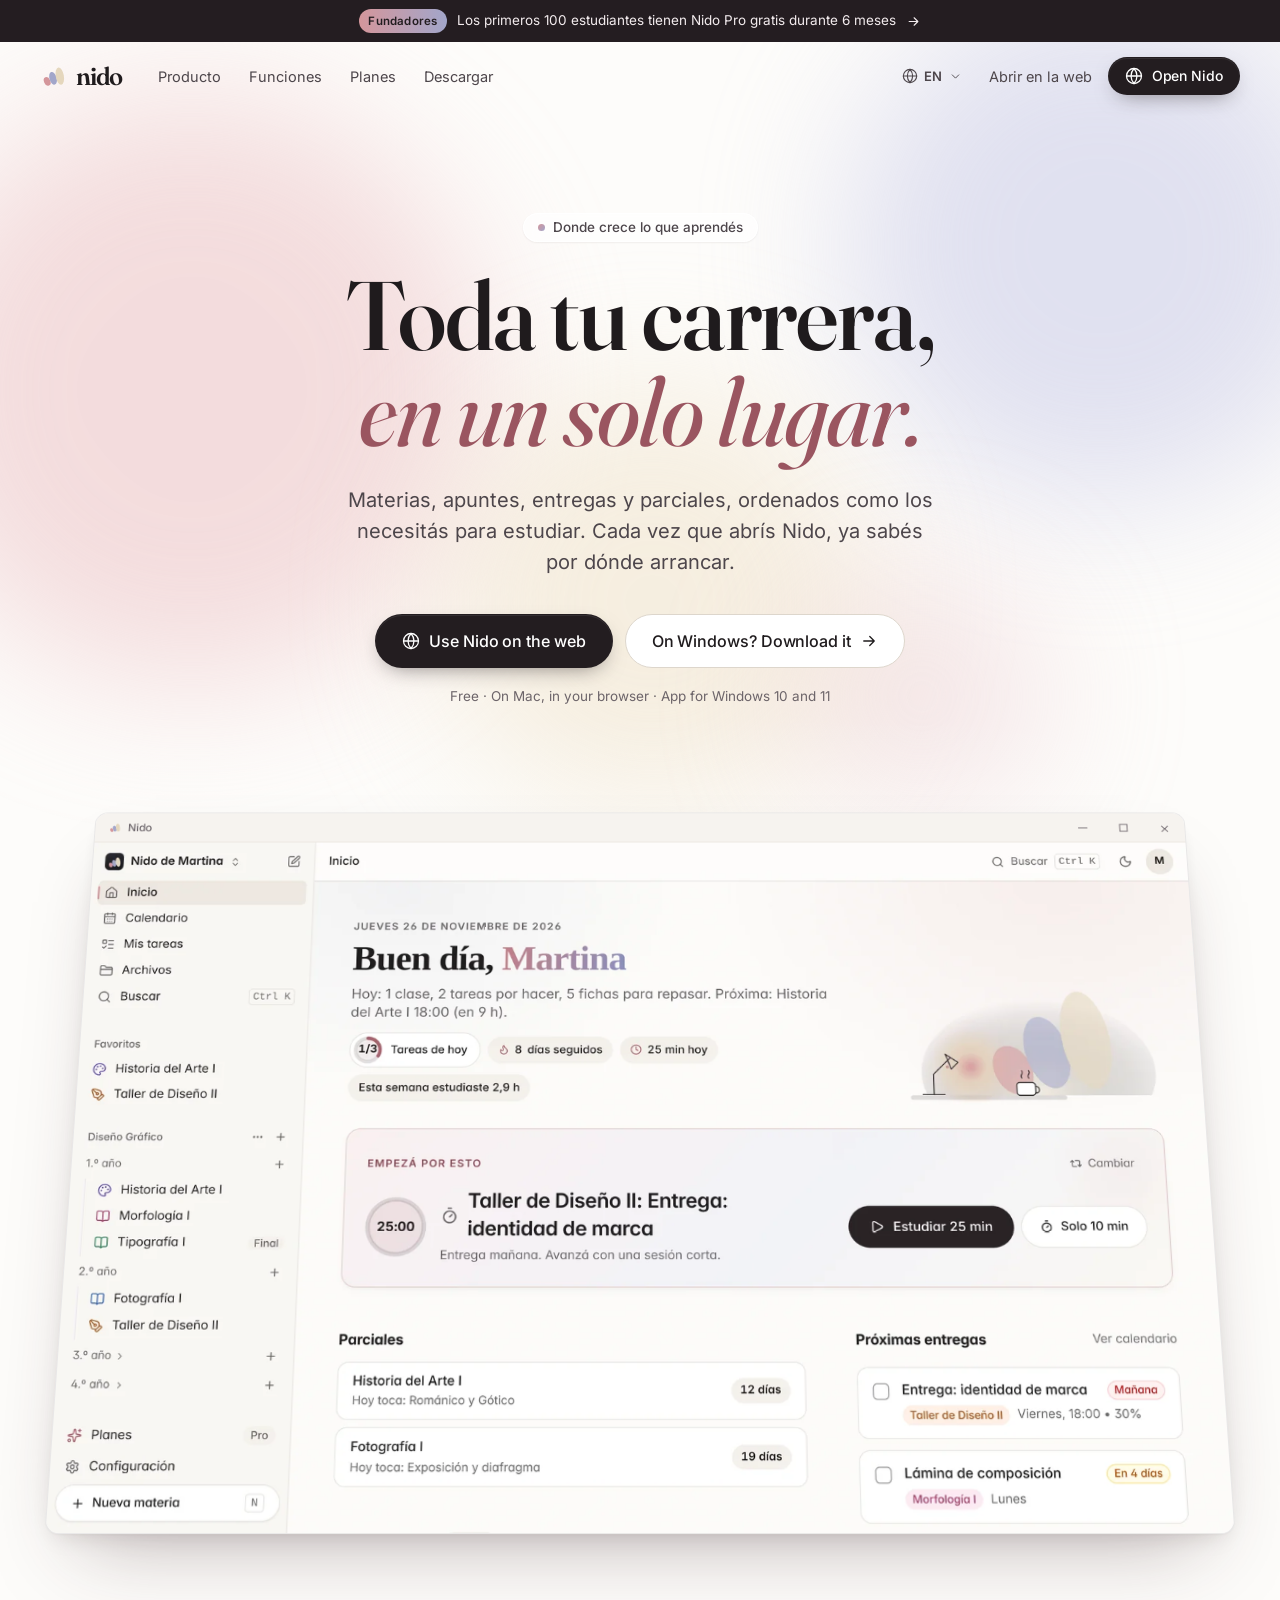
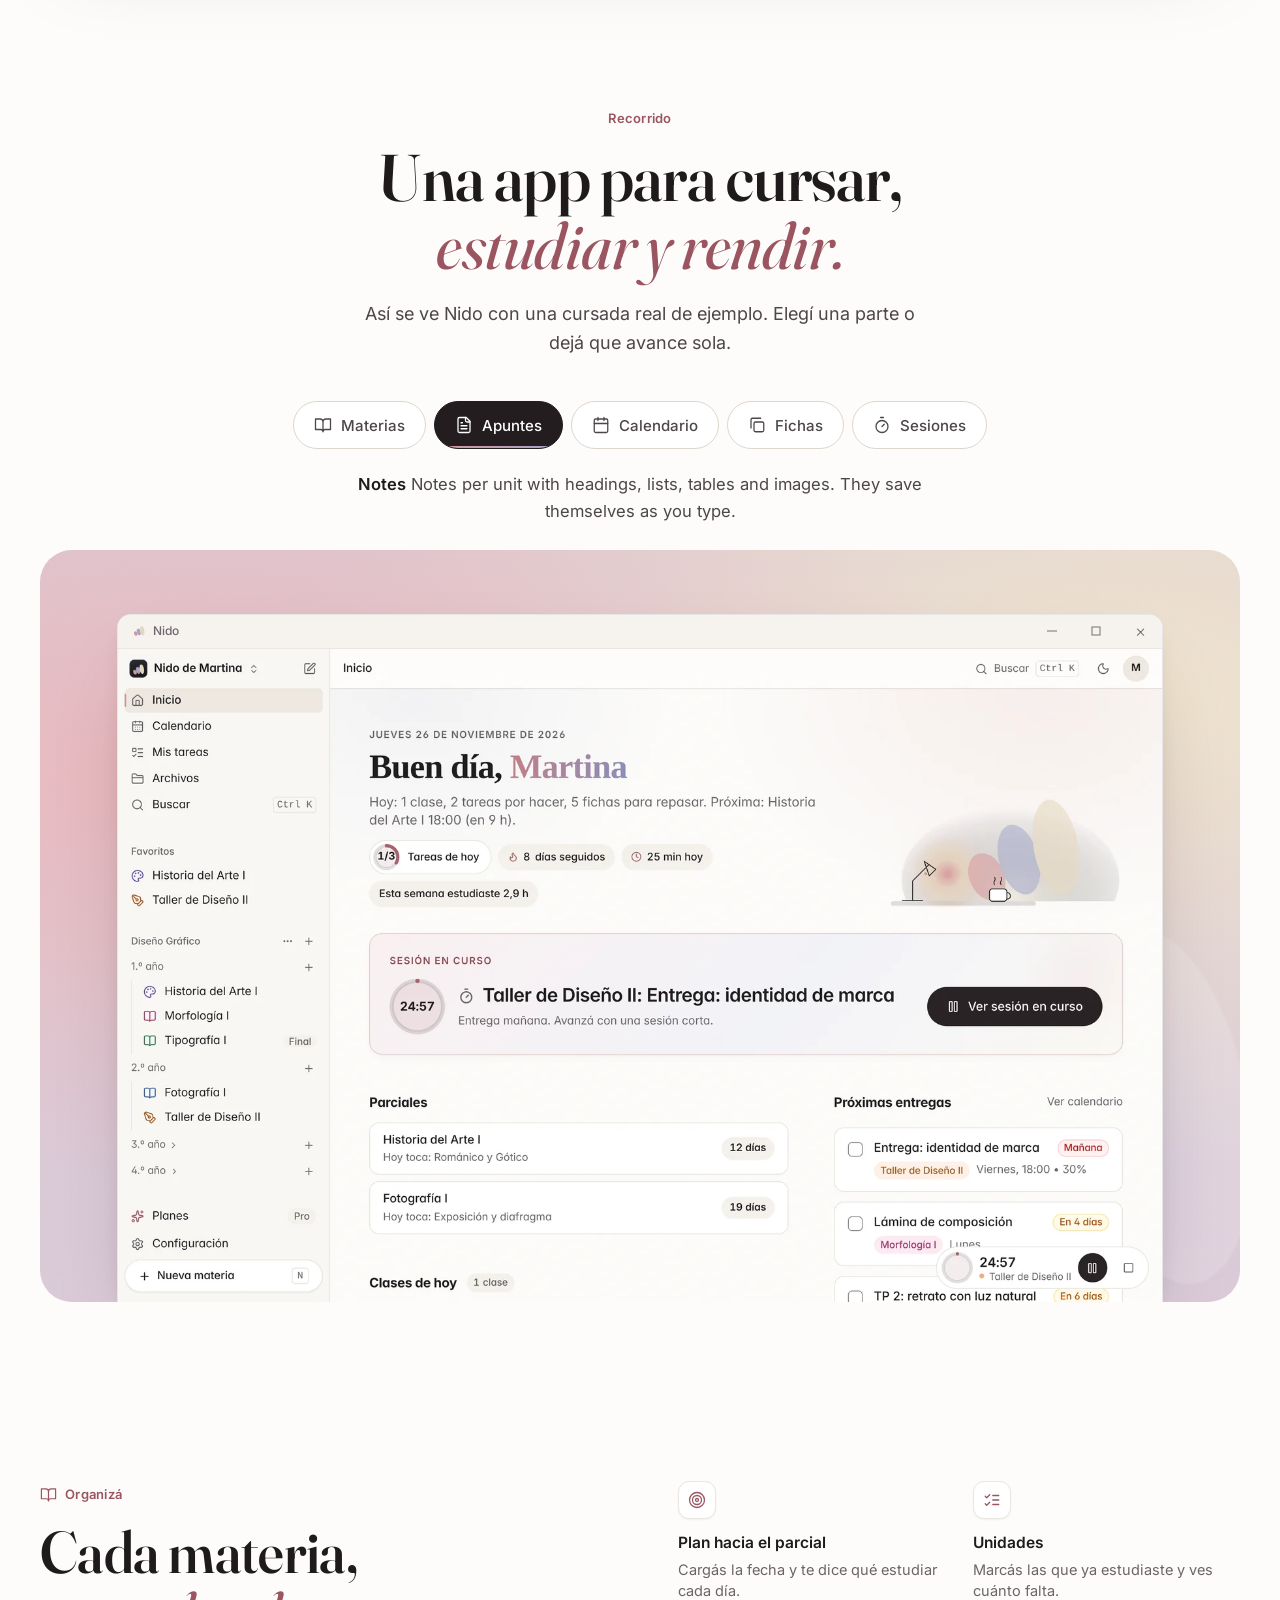
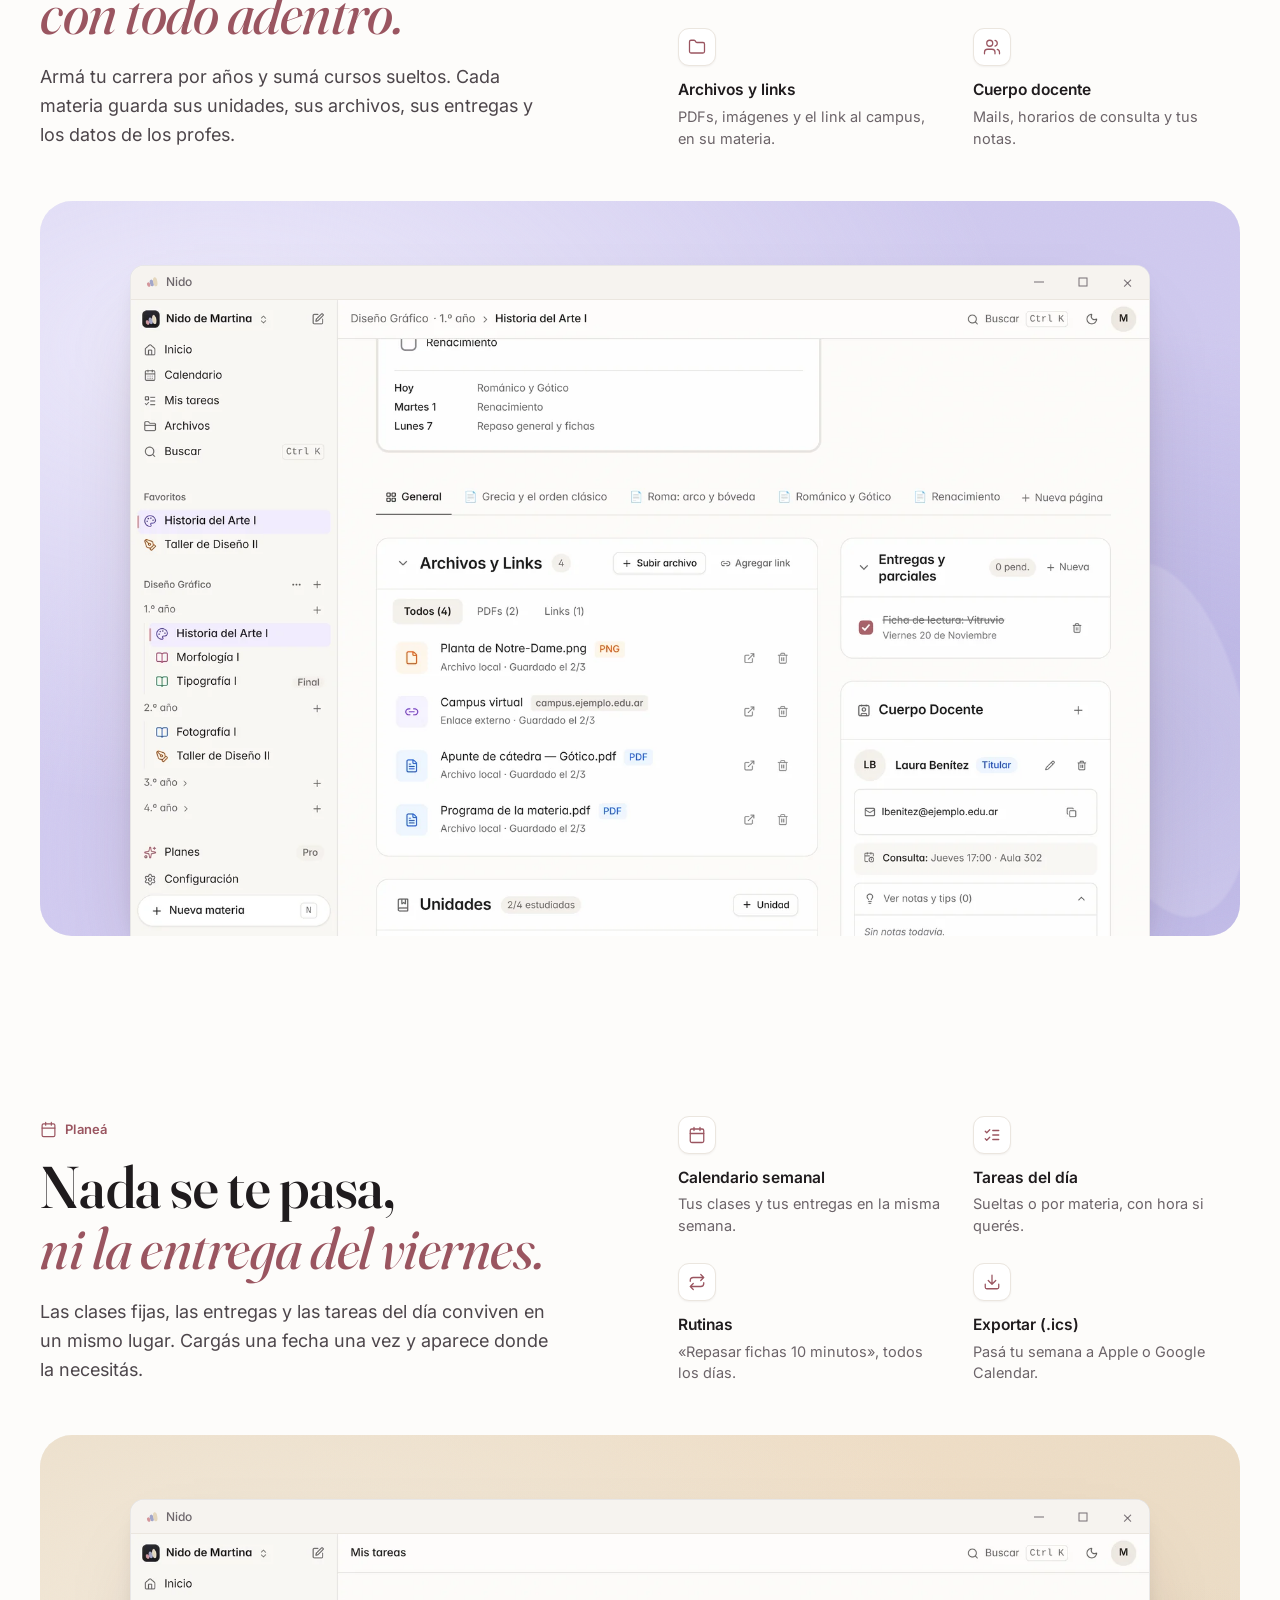
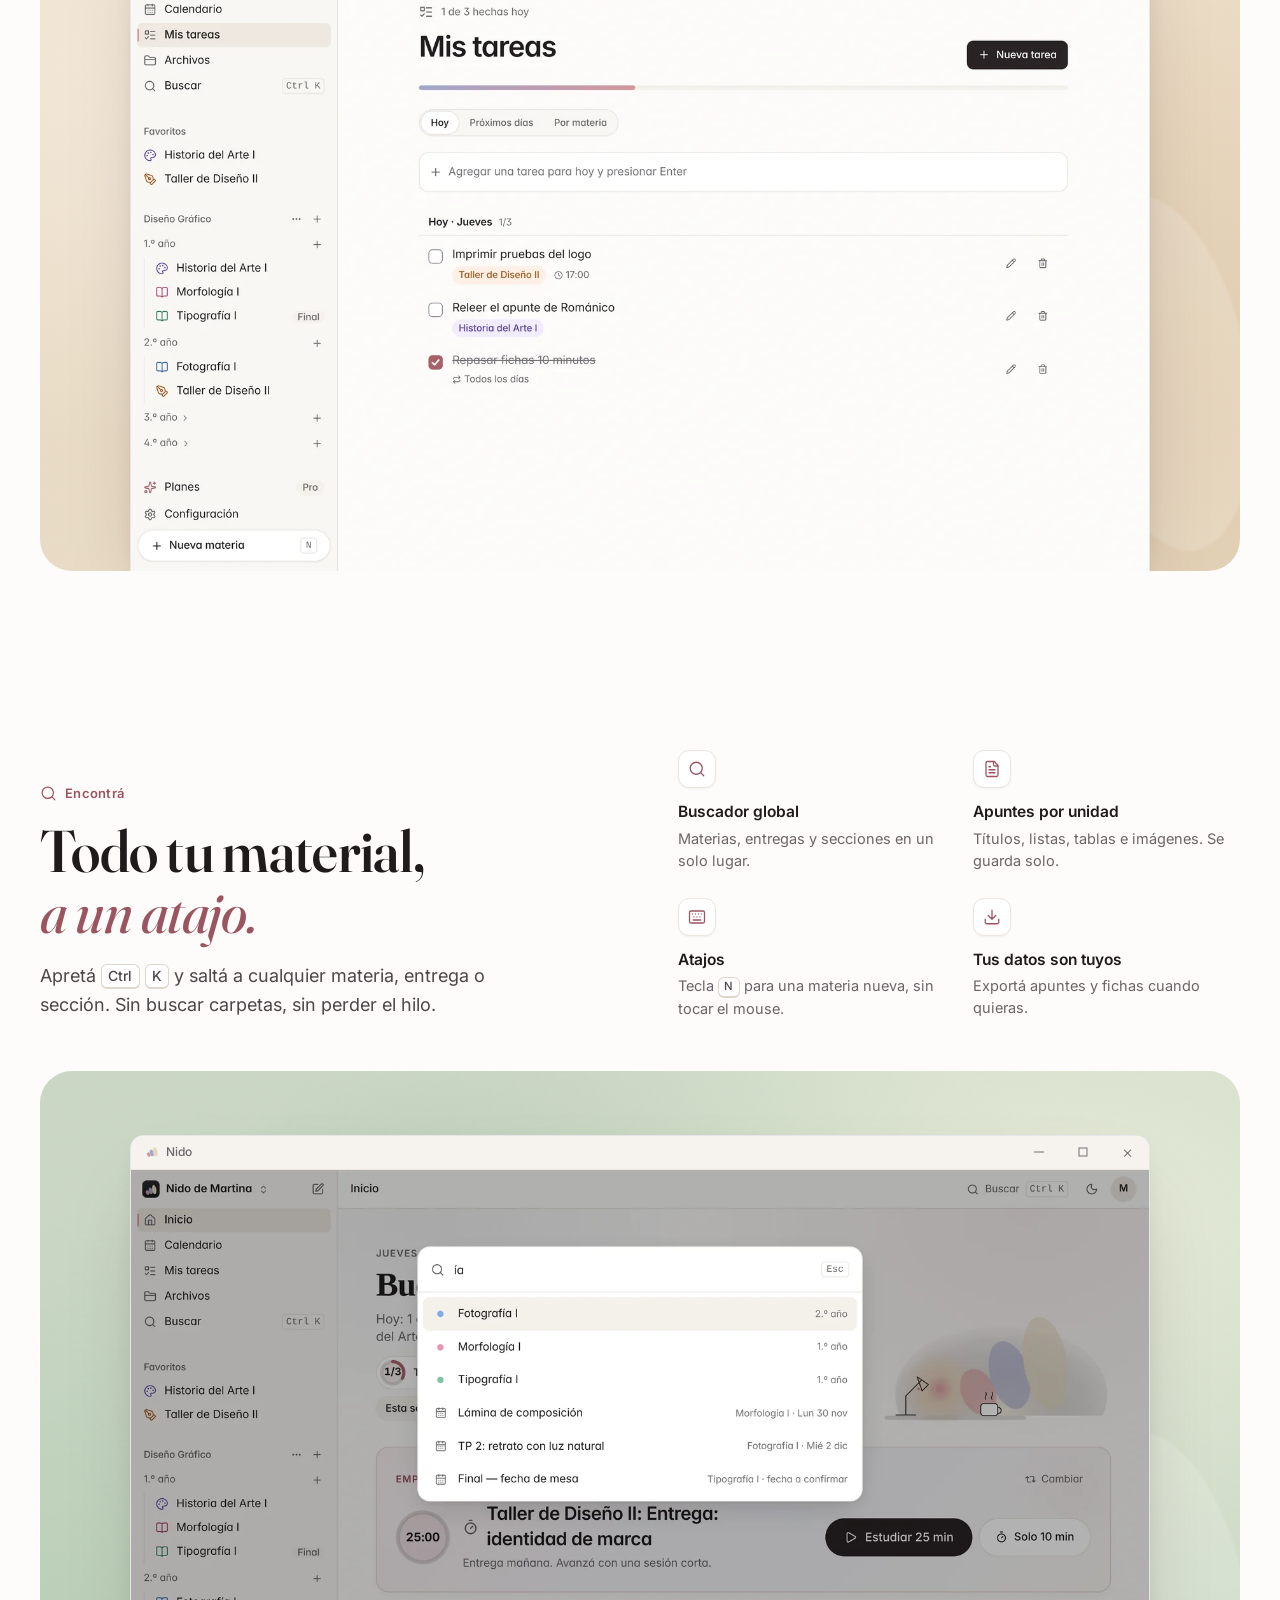
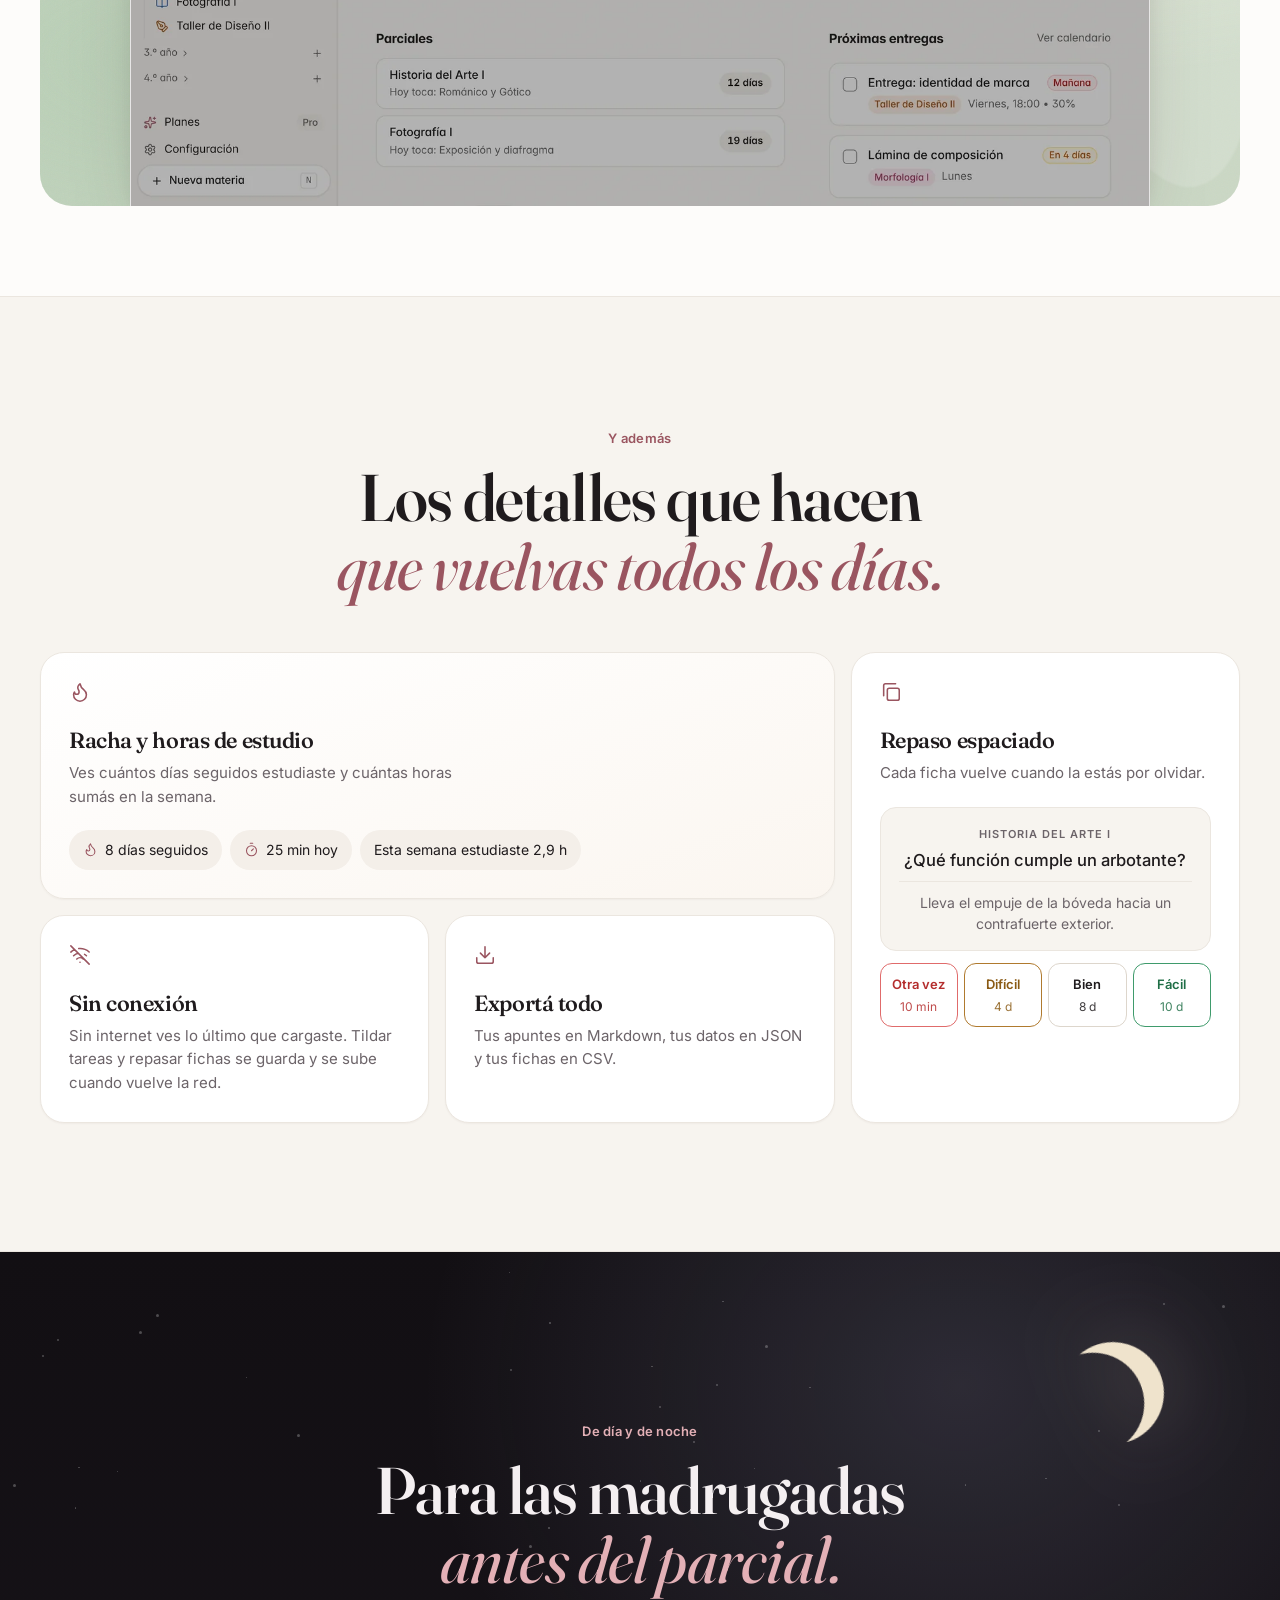
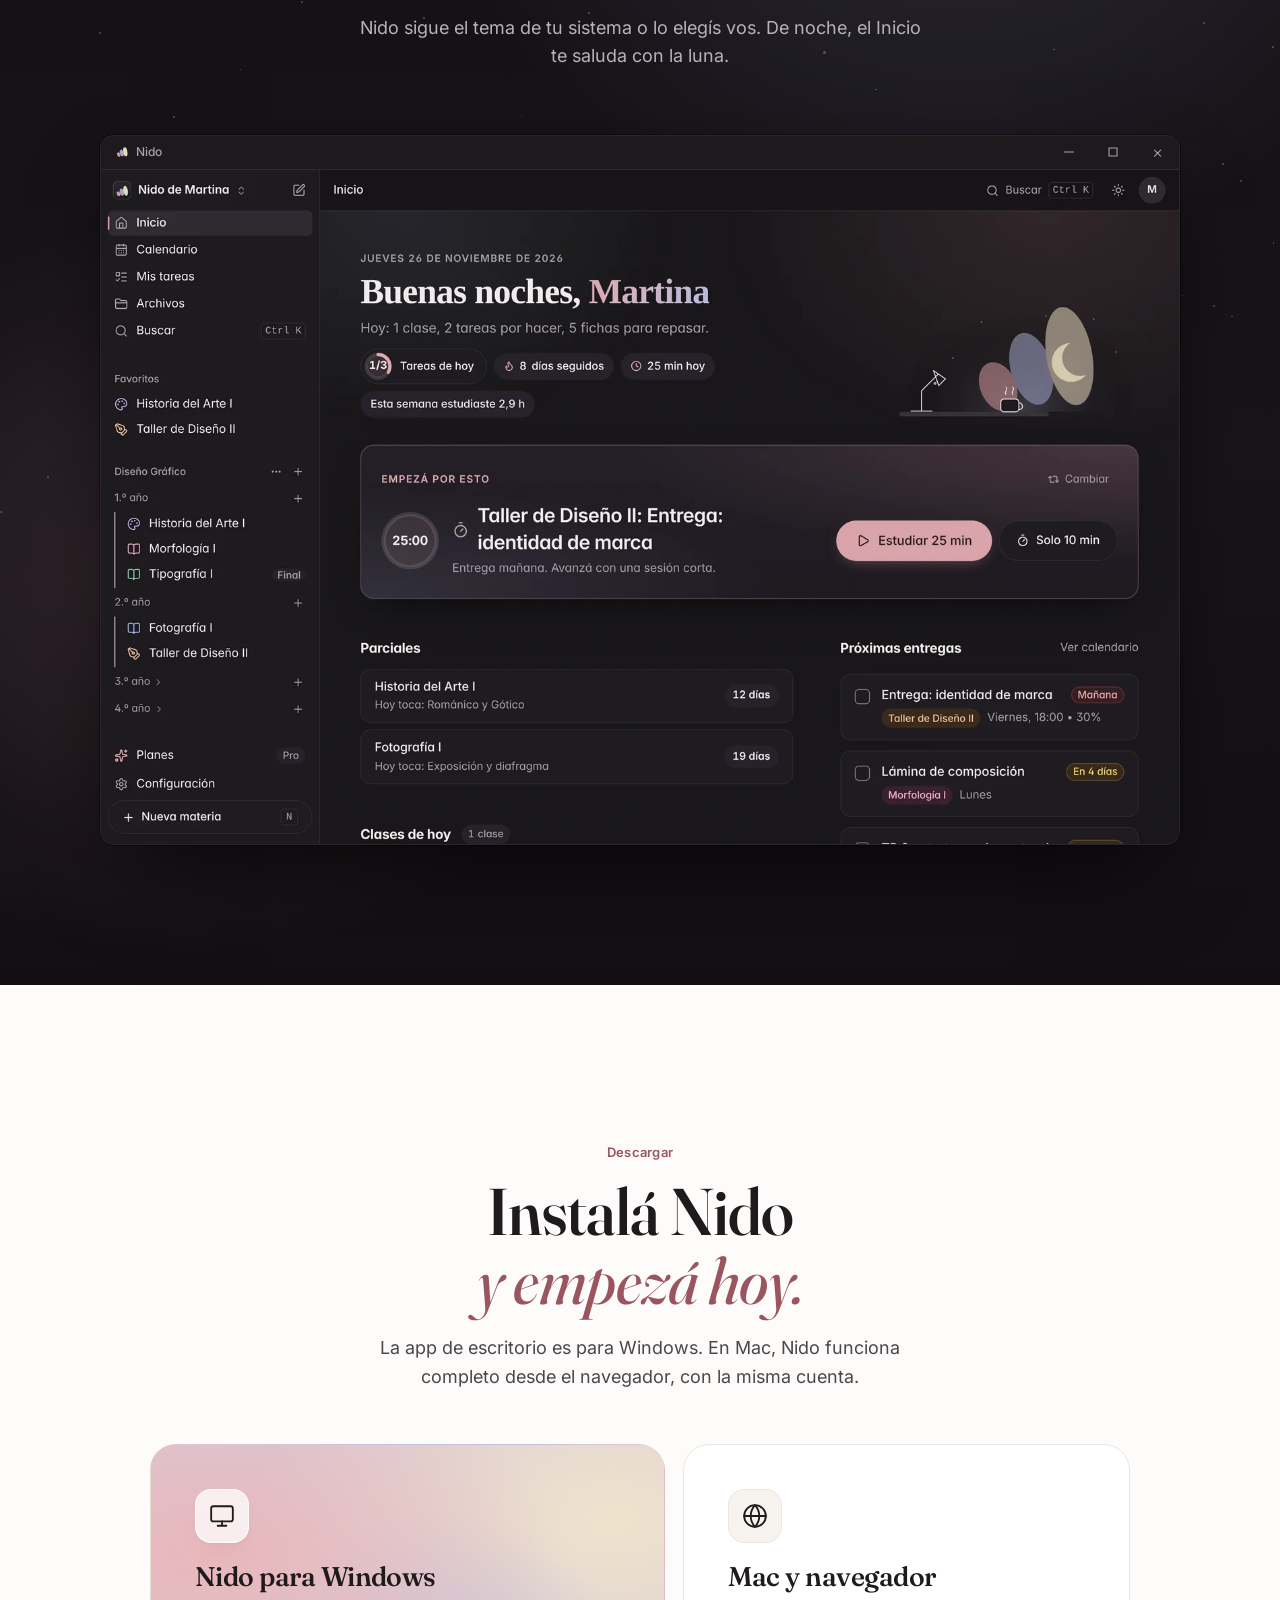
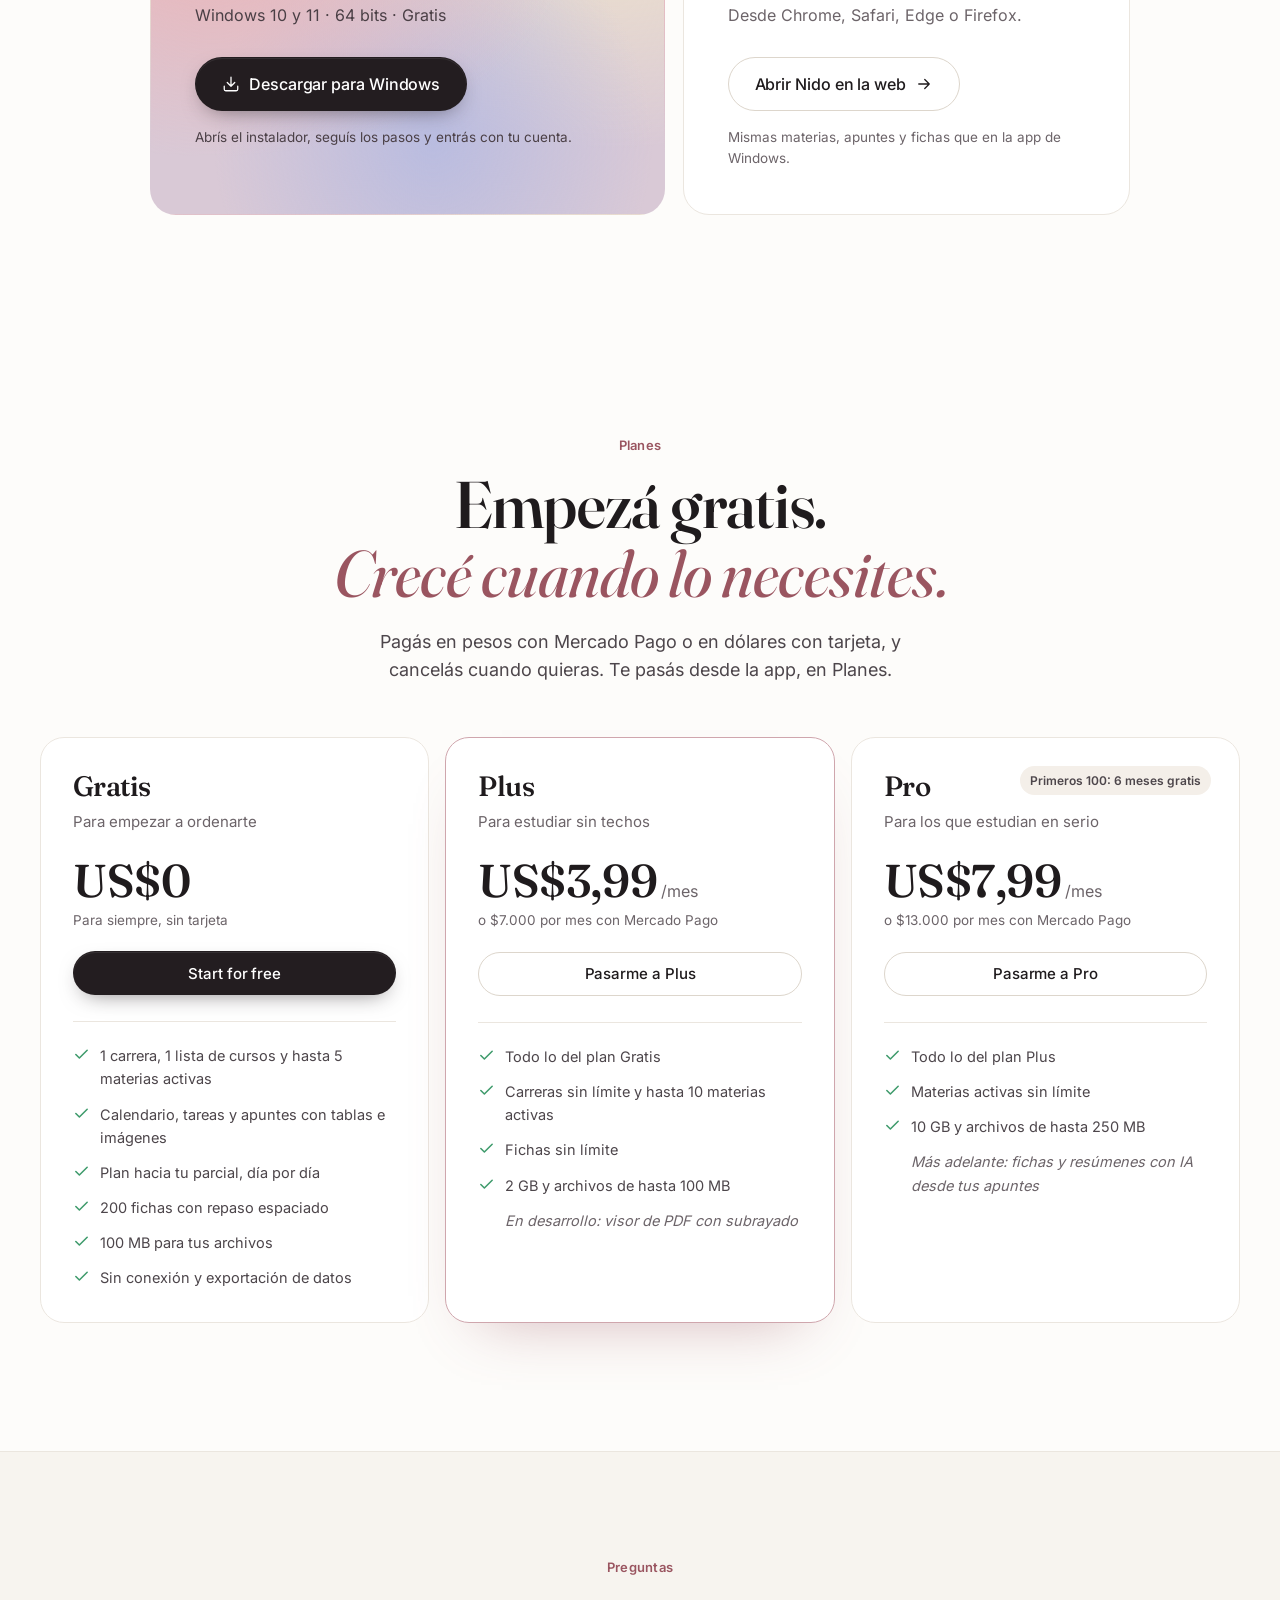
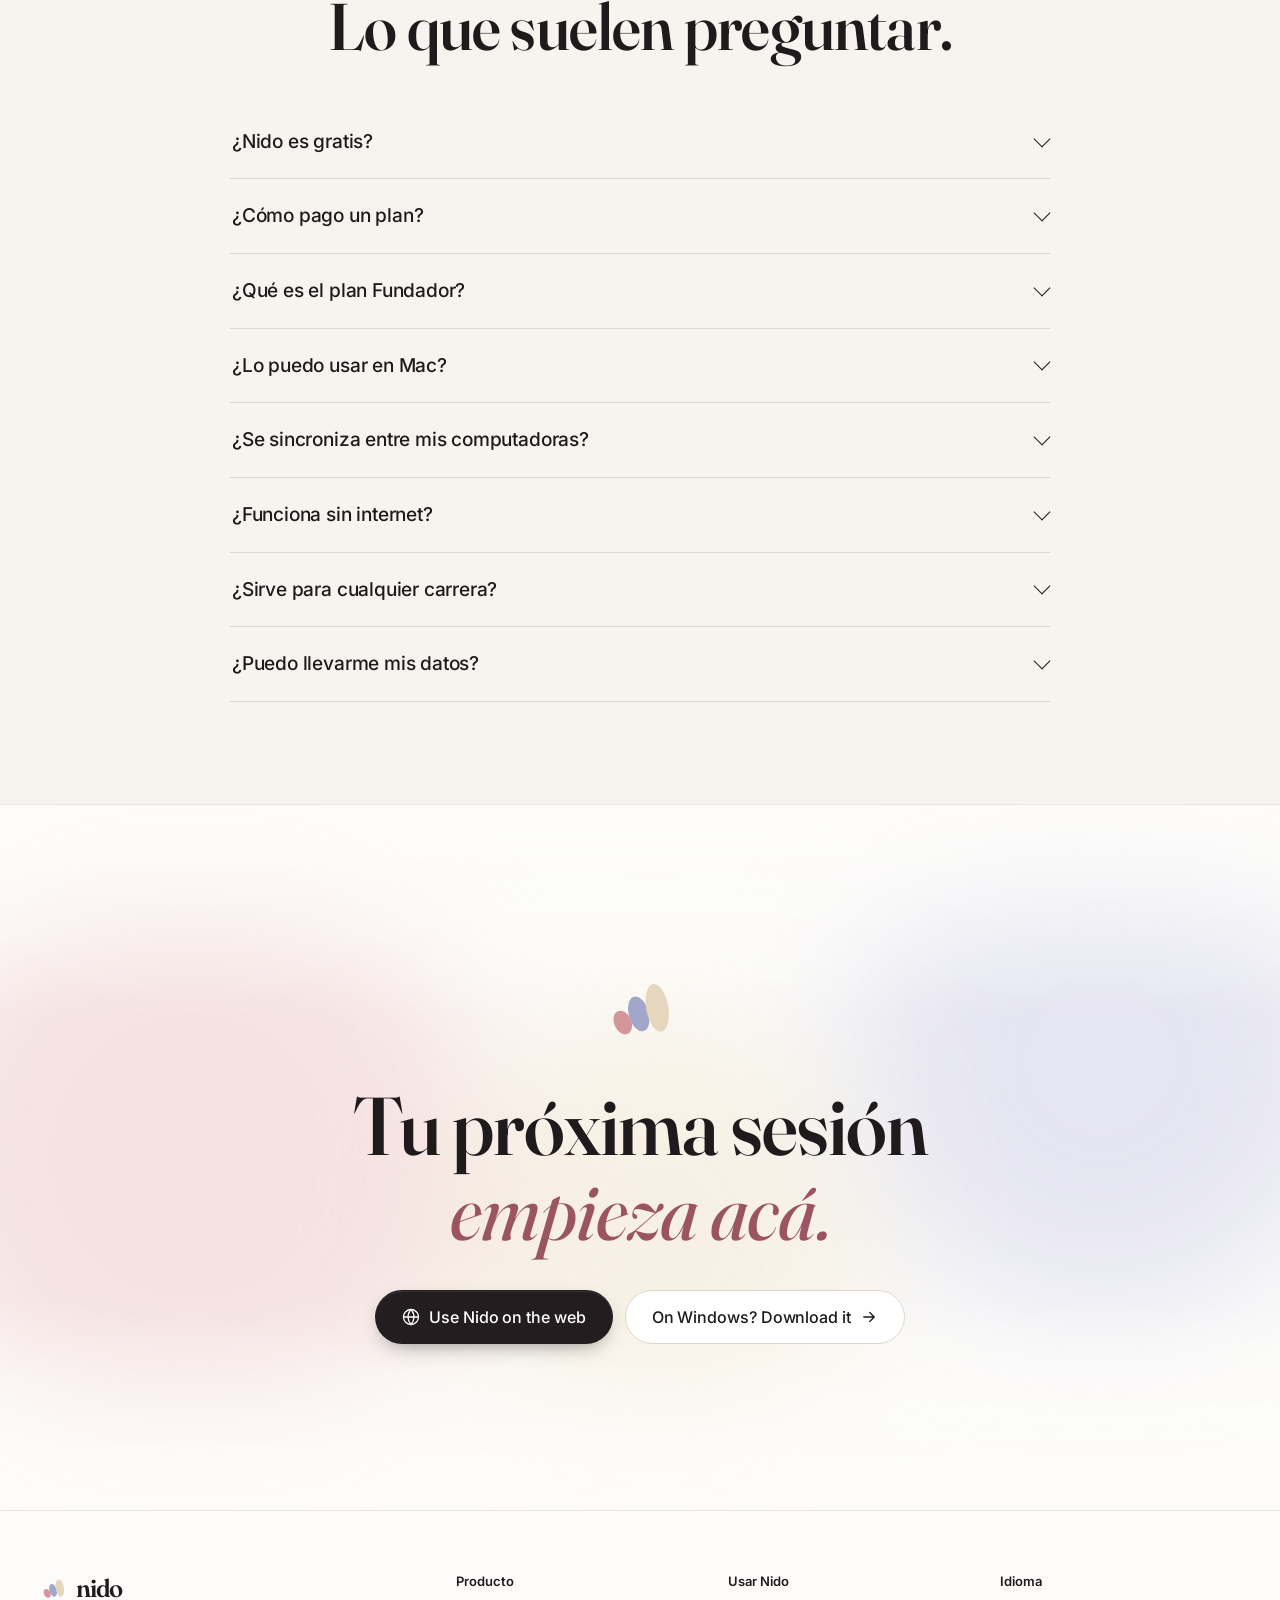
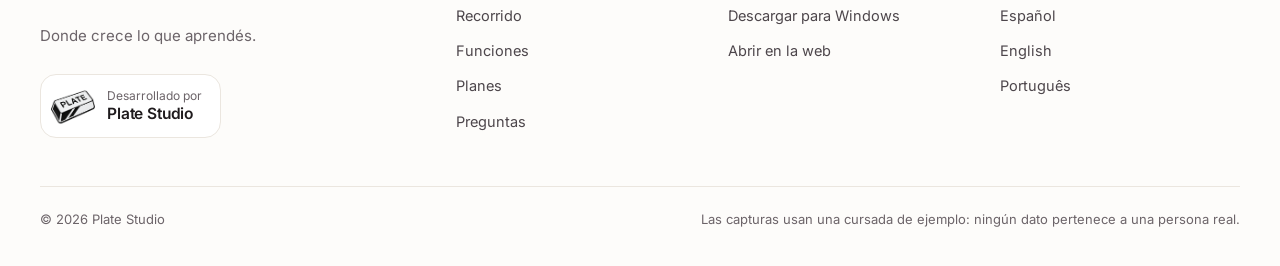
==== commit 379762ee: "Landing: precios reales (US$3,99 / US$7,99 y pesos), pagos activos, plan Fundador y preguntas de pag" ====
--- a/index.html
+++ b/index.html
@@ -58,7 +58,7 @@
     <a class="skip" href="#contenido" data-i18n="skip">Saltar al contenido</a>
 
     <div class="announce">
-      <a href="#organiza"><span class="pill-new" data-i18n="ann.new">Nuevo</span> <span data-i18n="ann.text">Cargá la fecha del parcial y Nido arma tu plan día por día</span> <svg class="ic"><use href="#i-arrow" /></svg></a>
+      <a href="https://app.nidoestudio.ar/fundadores"><span class="pill-new" data-i18n="ann.new">Fundadores</span> <span data-i18n="ann.text">Los primeros 100 estudiantes tienen Nido Pro gratis durante 6 meses</span> <svg class="ic"><use href="#i-arrow" /></svg></a>
     </div>
 
     <header class="nav" id="nav">
@@ -284,12 +284,13 @@
         <header class="section-head" data-reveal>
           <p class="eyebrow" data-i18n="price.eyebrow">Planes</p>
           <h2 id="price-h" data-i18n="price.title">Empezá gratis.<br /><em>Crecé cuando lo necesites.</em></h2>
-          <p class="lead" data-i18n="price.lead">Hoy no se cobra nada: los planes pagos se abren muy pronto.</p>
+          <p class="lead" data-i18n="price.lead">Pagás en pesos con Mercado Pago o en dólares con tarjeta, y cancelás cuando quieras. Te pasás desde la app, en Planes.</p>
         </header>
         <div class="plans">
           <article class="plan" data-reveal>
             <h3 data-i18n="p.free.n">Gratis</h3><p class="plan-tag" data-i18n="p.free.tag">Para empezar a ordenarte</p>
             <p class="price"><b>US$0</b></p>
+            <p class="price-ars" data-i18n="p.free.ars">Para siempre, sin tarjeta</p>
             <a class="btn btn-dark" data-primary href="#descargar"><span data-primary-label>Descargar gratis</span></a>
             <ul>
               <li><svg class="ic"><use href="#i-check" /></svg><span data-i18n="p.free.1">1 carrera, 1 lista de cursos y hasta 5 materias activas</span></li>
@@ -301,10 +302,10 @@
             </ul>
           </article>
           <article class="plan plan-featured" data-reveal>
-            <span class="soon" data-i18n="p.soon">Pagos muy pronto</span>
             <h3>Plus</h3><p class="plan-tag" data-i18n="p.plus.tag">Para estudiar sin techos</p>
-            <p class="price"><b>US$3</b><span data-i18n="p.month">/mes</span></p>
-            <a class="btn btn-light" data-web href="https://app.nidoestudio.ar/" data-i18n="p.notify">Anotarme desde la app</a>
+            <p class="price"><b data-i18n="p.plus.price">US$3,99</b><span data-i18n="p.month">/mes</span></p>
+            <p class="price-ars" data-i18n="p.plus.ars">o $7.000 por mes con Mercado Pago</p>
+            <a class="btn btn-light" data-web href="https://app.nidoestudio.ar/" data-i18n="p.plus.cta">Pasarme a Plus</a>
             <ul>
               <li><svg class="ic"><use href="#i-check" /></svg><span data-i18n="p.plus.1">Todo lo del plan Gratis</span></li>
               <li><svg class="ic"><use href="#i-check" /></svg><span data-i18n="p.plus.2">Carreras sin límite y hasta 10 materias activas</span></li>
@@ -314,10 +315,11 @@
             </ul>
           </article>
           <article class="plan" data-reveal>
-            <span class="soon" data-i18n="p.soon">Pagos muy pronto</span>
+            <a class="soon" href="https://app.nidoestudio.ar/fundadores" data-i18n="p.founder">Primeros 100: 6 meses gratis</a>
             <h3>Pro</h3><p class="plan-tag" data-i18n="p.pro.tag">Para los que estudian en serio</p>
-            <p class="price"><b>US$9</b><span data-i18n="p.month">/mes</span></p>
-            <a class="btn btn-light" data-web href="https://app.nidoestudio.ar/" data-i18n="p.notify">Anotarme desde la app</a>
+            <p class="price"><b data-i18n="p.pro.price">US$7,99</b><span data-i18n="p.month">/mes</span></p>
+            <p class="price-ars" data-i18n="p.pro.ars">o $13.000 por mes con Mercado Pago</p>
+            <a class="btn btn-light" data-web href="https://app.nidoestudio.ar/" data-i18n="p.pro.cta">Pasarme a Pro</a>
             <ul>
               <li><svg class="ic"><use href="#i-check" /></svg><span data-i18n="p.pro.1">Todo lo del plan Plus</span></li>
               <li><svg class="ic"><use href="#i-check" /></svg><span data-i18n="p.pro.2">Materias activas sin límite</span></li>
@@ -336,6 +338,8 @@
         </header>
         <div class="faq-list" data-reveal>
           <details><summary data-i18n="faq.1.q">¿Nido es gratis?</summary><p data-i18n="faq.1.a">Sí. El plan Gratis incluye 1 carrera, 1 lista de cursos, hasta 5 materias activas, 200 fichas y 100 MB para archivos. Las materias aprobadas o archivadas no cuentan para el límite.</p></details>
+          <details><summary data-i18n="faq.7.q">¿Cómo pago un plan?</summary><p data-i18n="faq.7.a">Desde la app, en Planes. Pagás en pesos con Mercado Pago o en dólares con tarjeta, todos los meses, y cancelás cuando quieras desde la misma sección.</p></details>
+          <details><summary data-i18n="faq.8.q">¿Qué es el plan Fundador?</summary><p data-i18n="faq.8.a">Los primeros 100 estudiantes tienen todo lo de Pro gratis durante 6 meses, con 1 GB para archivos, a cambio de contarnos qué les parece Nido. Te anotás en nidoestudio.ar/fundadores.</p></details>
           <details><summary data-i18n="faq.2.q">¿Lo puedo usar en Mac?</summary><p data-i18n="faq.2.a">Sí, desde el navegador y con la misma cuenta. La app que se descarga es para Windows; en Mac, Nido funciona completo en la web.</p></details>
           <details><summary data-i18n="faq.3.q">¿Se sincroniza entre mis computadoras?</summary><p data-i18n="faq.3.a">Sí. Entrás con tu cuenta en la app de Windows o en la web y ves lo mismo en todos lados: materias, apuntes, fichas, tu racha y tus horas de estudio.</p></details>
           <details><summary data-i18n="faq.4.q">¿Funciona sin internet?</summary><p data-i18n="faq.4.a">Sin conexión ves lo último que se sincronizó. Tildar una tarea, repasar fichas y las sesiones de estudio se guardan y se suben solas cuando vuelve la red. Crear o editar el resto necesita conexión, y Nido te lo avisa.</p></details>
--- a/styles.css
+++ b/styles.css
@@ -463,7 +463,7 @@
 }
 .plan h3 { font-size: 28px; }
 .plan-tag { margin-top: 6px; color: var(--muted); font-size: 15px; }
-.price { margin: 24px 0 22px; display: flex; align-items: baseline; gap: 4px; }
+.price { margin: 24px 0 6px; display: flex; align-items: baseline; gap: 4px; }
 .price b { font: 560 46px/1 var(--serif); letter-spacing: -0.01em; }
 .price span { color: var(--muted); }
 .plan .btn { width: 100%; }
@@ -471,12 +471,14 @@
 .plan li { display: flex; gap: 10px; align-items: flex-start; }
 .plan li .ic { width: 17px; height: 17px; margin-top: 2px; color: #3f9b6c; stroke-width: 2.2; }
 .plan li.dev { padding-left: 27px; color: var(--muted); font-style: italic; }
+.price-ars { margin: 0 0 20px; color: var(--muted); font-size: 13.5px; }
 .plan-featured { border: 1.5px solid #cfa6ad; box-shadow: 0 30px 60px -36px rgb(154 85 96 / 0.45); }
 .soon {
   position: absolute; top: 28px; right: 28px;
   padding: 5px 10px; border-radius: 999px;
-  background: #f4efe9; color: var(--ink-2); font-size: 12px; font-weight: 600;
-}
+  background: #f4efe9; color: var(--ink-2); font-size: 12px; font-weight: 600; text-decoration: none;
+}
+a.soon:hover { background: #efe4dc; }
 
 /* ───────────────────────────────── FAQ ───────────────────────────────── */
 .faq { padding: clamp(60px, 8vw, 110px) 0; background: var(--bg-2); border-block: 1px solid var(--line); }
@@ -525,18 +527,21 @@
   animation: pop 0.18s var(--ease) both;
 }
 .lang-list[hidden] { display: none; }
-.lang-list button, .lang-list a {
+.lang-list button {
   display: flex; align-items: center; justify-content: space-between; width: 100%;
   padding: 10px 12px; border: 0; border-radius: 9px; background: none;
   font: 500 14px/1 var(--sans); color: var(--ink-2); text-align: left; cursor: pointer;
 }
-.lang-list button:hover, .lang-list button:focus-visible, .lang-list a:hover, .lang-list a:focus-visible { background: var(--bg-2); color: var(--ink); outline: none; }
-.lang-list [aria-checked="true"] { color: var(--ink); font-weight: 600; }
-.lang-list [aria-checked="true"]::after { content: ""; width: 7px; height: 7px; border-radius: 50%; background: linear-gradient(135deg, var(--rose), var(--lav)); }
+.lang-list button:hover, .lang-list button:focus-visible { background: var(--bg-2); color: var(--ink); outline: none; }
+.lang-list button[aria-checked="true"] { color: var(--ink); font-weight: 600; }
+.lang-list button[aria-checked="true"]::after { content: ""; width: 7px; height: 7px; border-radius: 50%; background: linear-gradient(135deg, var(--rose), var(--lav)); }
 .nav.is-dark .lang-btn { color: #d9d2da; }
 .nav.is-dark .lang-btn:hover, .nav.is-dark .lang-btn[aria-expanded="true"] { background: rgb(255 255 255 / 0.08); border-color: rgb(255 255 255 / 0.12); }
 @keyframes pop { from { opacity: 0; transform: translateY(-4px) scale(0.98); } }
 
+/* Mientras se aplica otro idioma, no mostramos el español un instante. */
+html.lang-wait body { opacity: 0; }
+body { transition: opacity 0.2s ease; }
 
 /* ─────────────────────────────── Footer ─────────────────────────────── */
 .footer { border-top: 1px solid var(--line); }
@@ -546,7 +551,7 @@
 }
 .foot-brand p { margin-top: 14px; color: var(--muted); font-size: 15px; }
 .foot-col { display: flex; flex-direction: column; gap: 12px; font-size: 14.5px; color: var(--ink-2); }
-.foot-col .foot-h { margin: 0 0 4px; font: 600 13px/1 var(--sans); font-variation-settings: normal; letter-spacing: 0; color: var(--ink); }
+.foot-col h4 { margin: 0 0 4px; font: 600 13px/1 var(--sans); color: var(--ink); }
 .foot-col a:hover { color: var(--ink); }
 /* Plate Studio */
 .studio {
@@ -563,7 +568,7 @@
 @media (hover: hover) { .studio:hover { border-color: var(--line-2); box-shadow: var(--shadow-soft); transform: translateY(-2px); } }
 .foot-lang { all: unset; cursor: pointer; width: fit-content; font-size: 14.5px; color: var(--ink-2); }
 .foot-lang:hover { color: var(--ink); }
-.foot-lang[aria-current="page"] { color: var(--ink); font-weight: 600; }
+.foot-lang[aria-pressed="true"] { color: var(--ink); font-weight: 600; }
 .foot-lang:focus-visible { outline: 2px solid var(--accent); outline-offset: 3px; border-radius: 4px; }
 .foot-base {
   width: var(--wrap); margin: 0 auto; padding: 22px 0 36px;
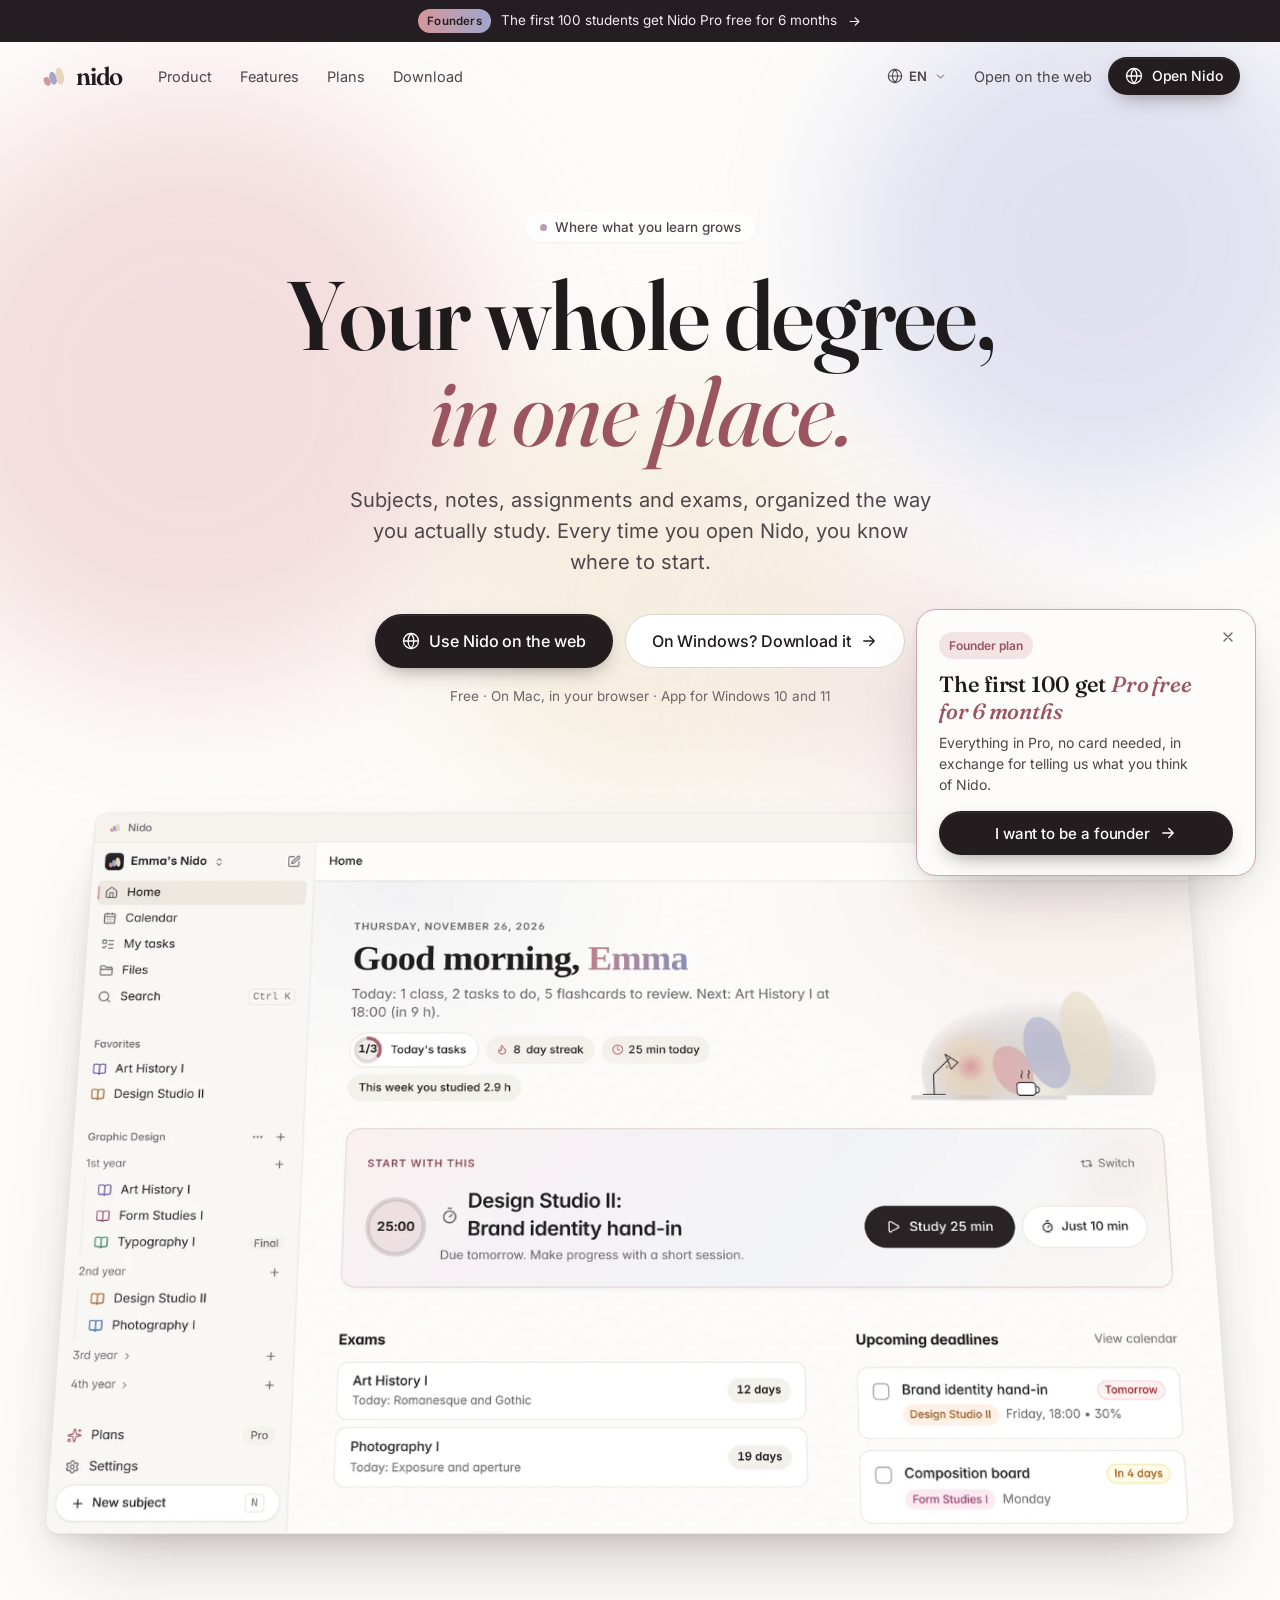
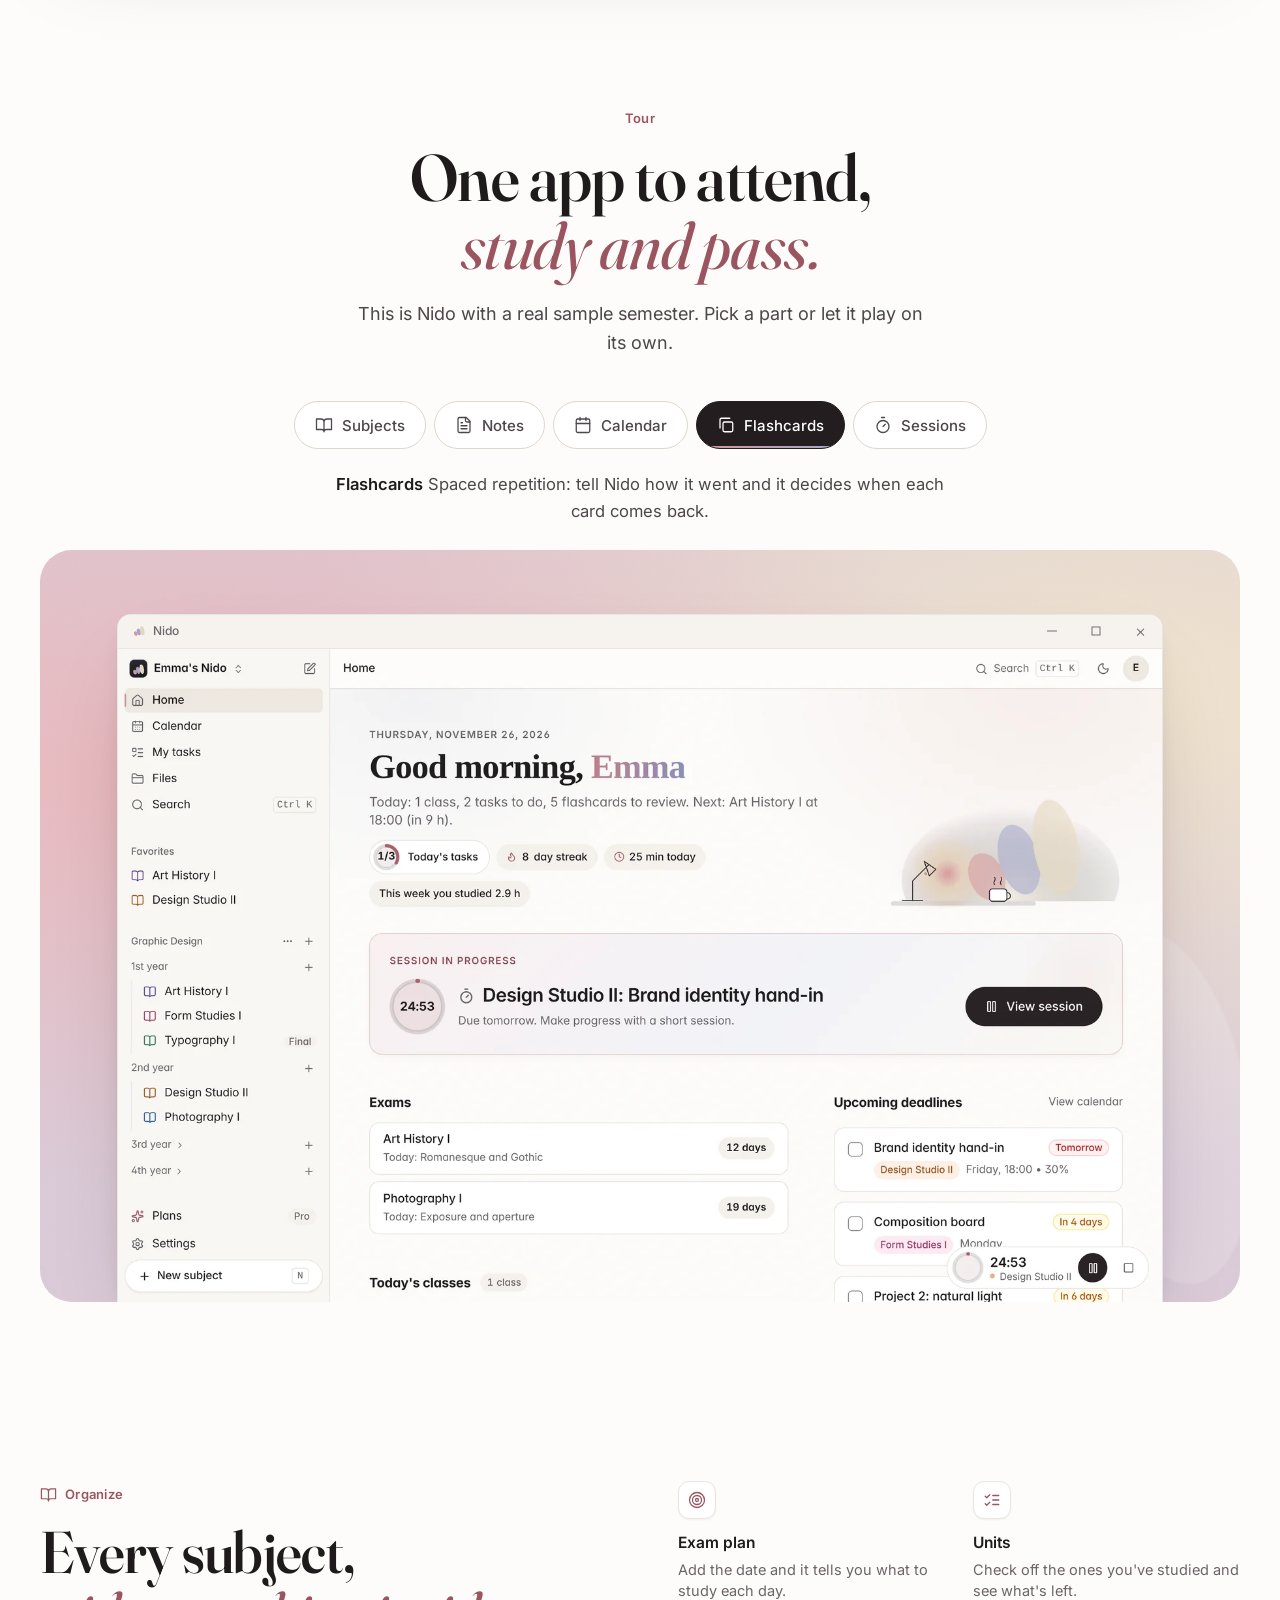
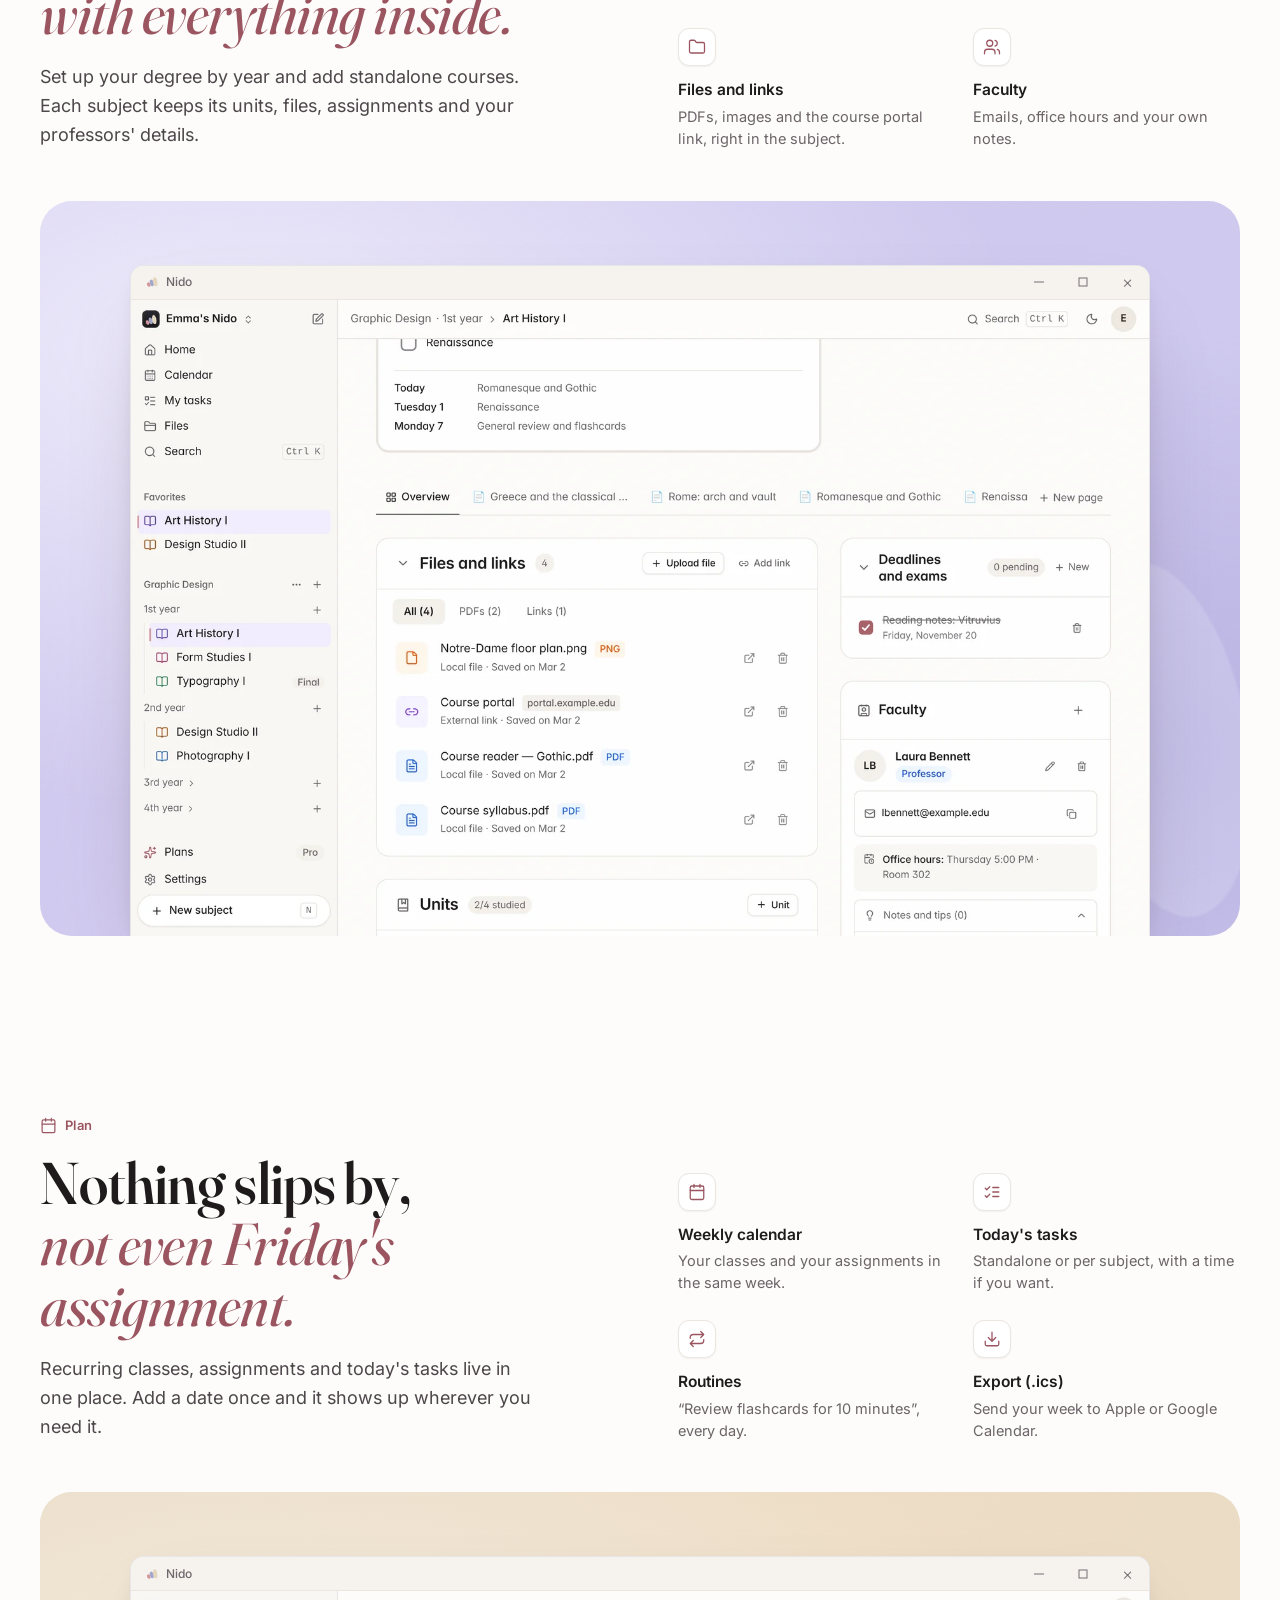
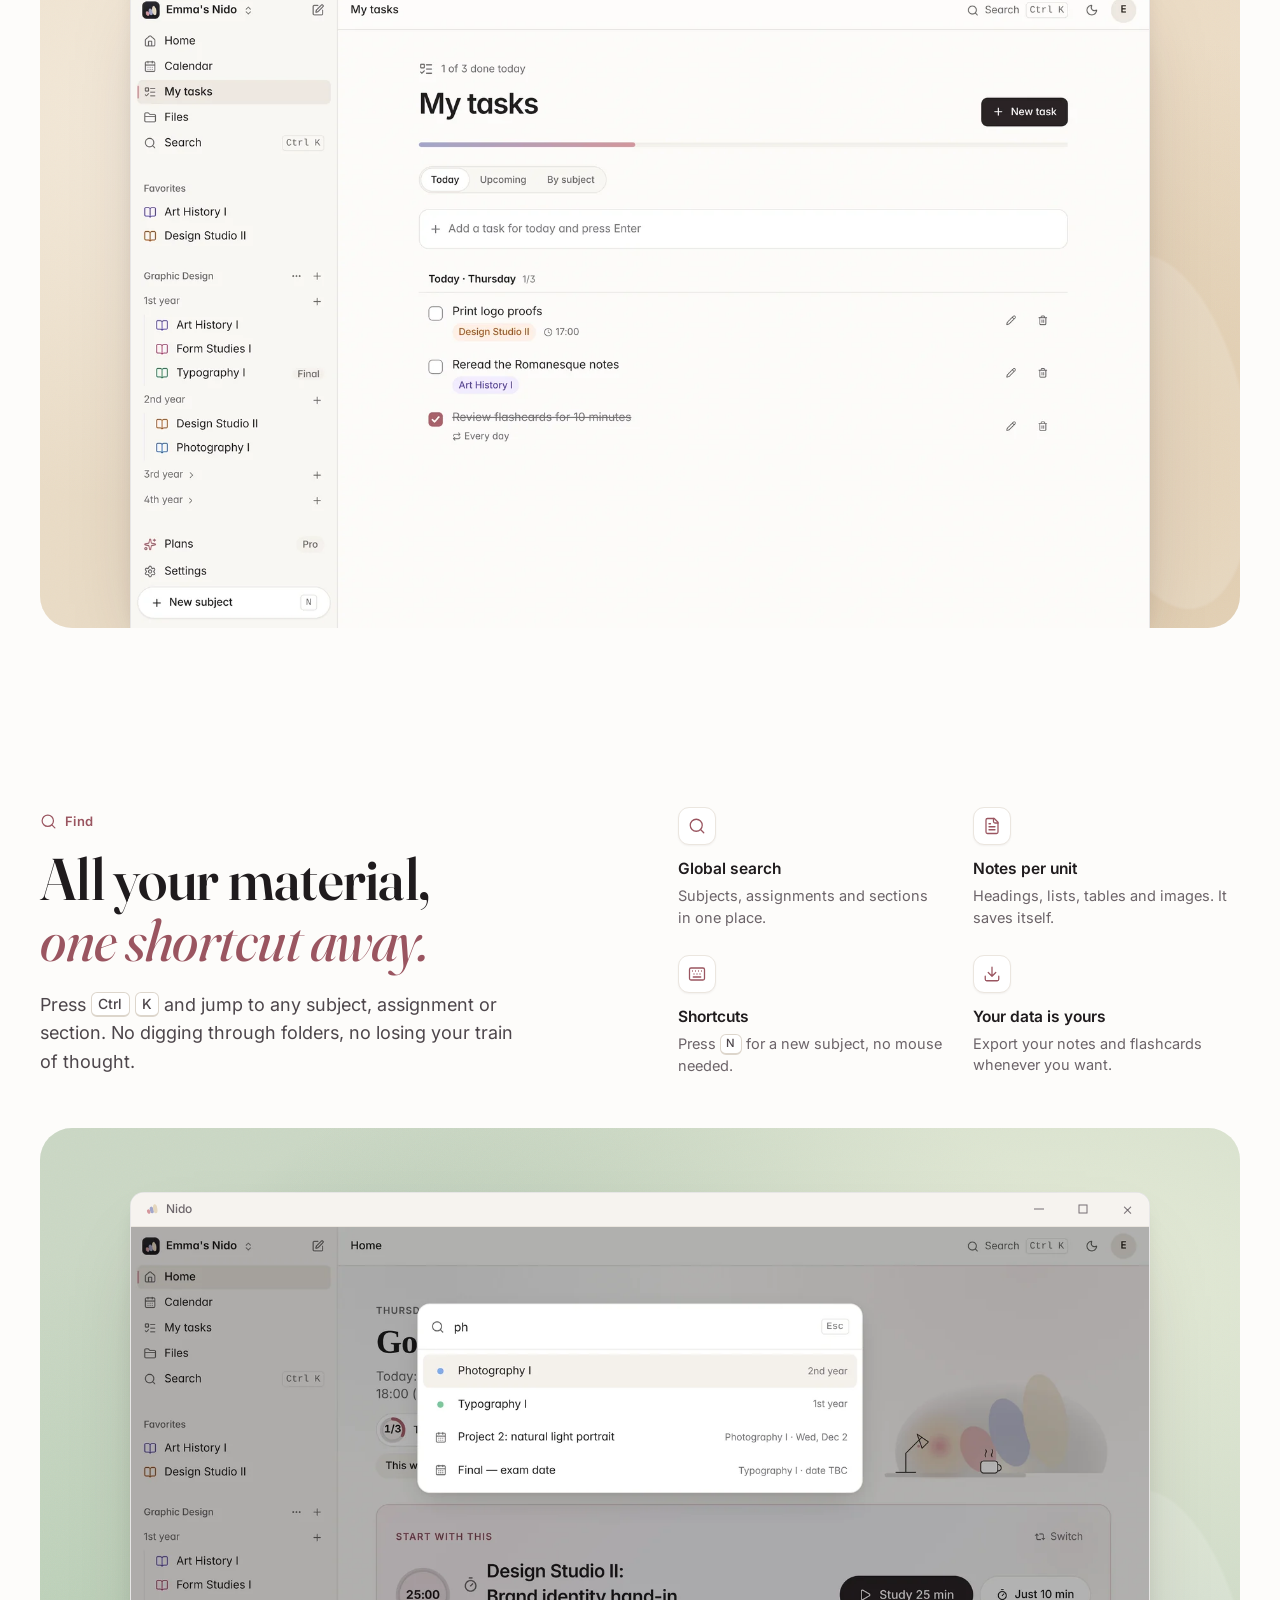
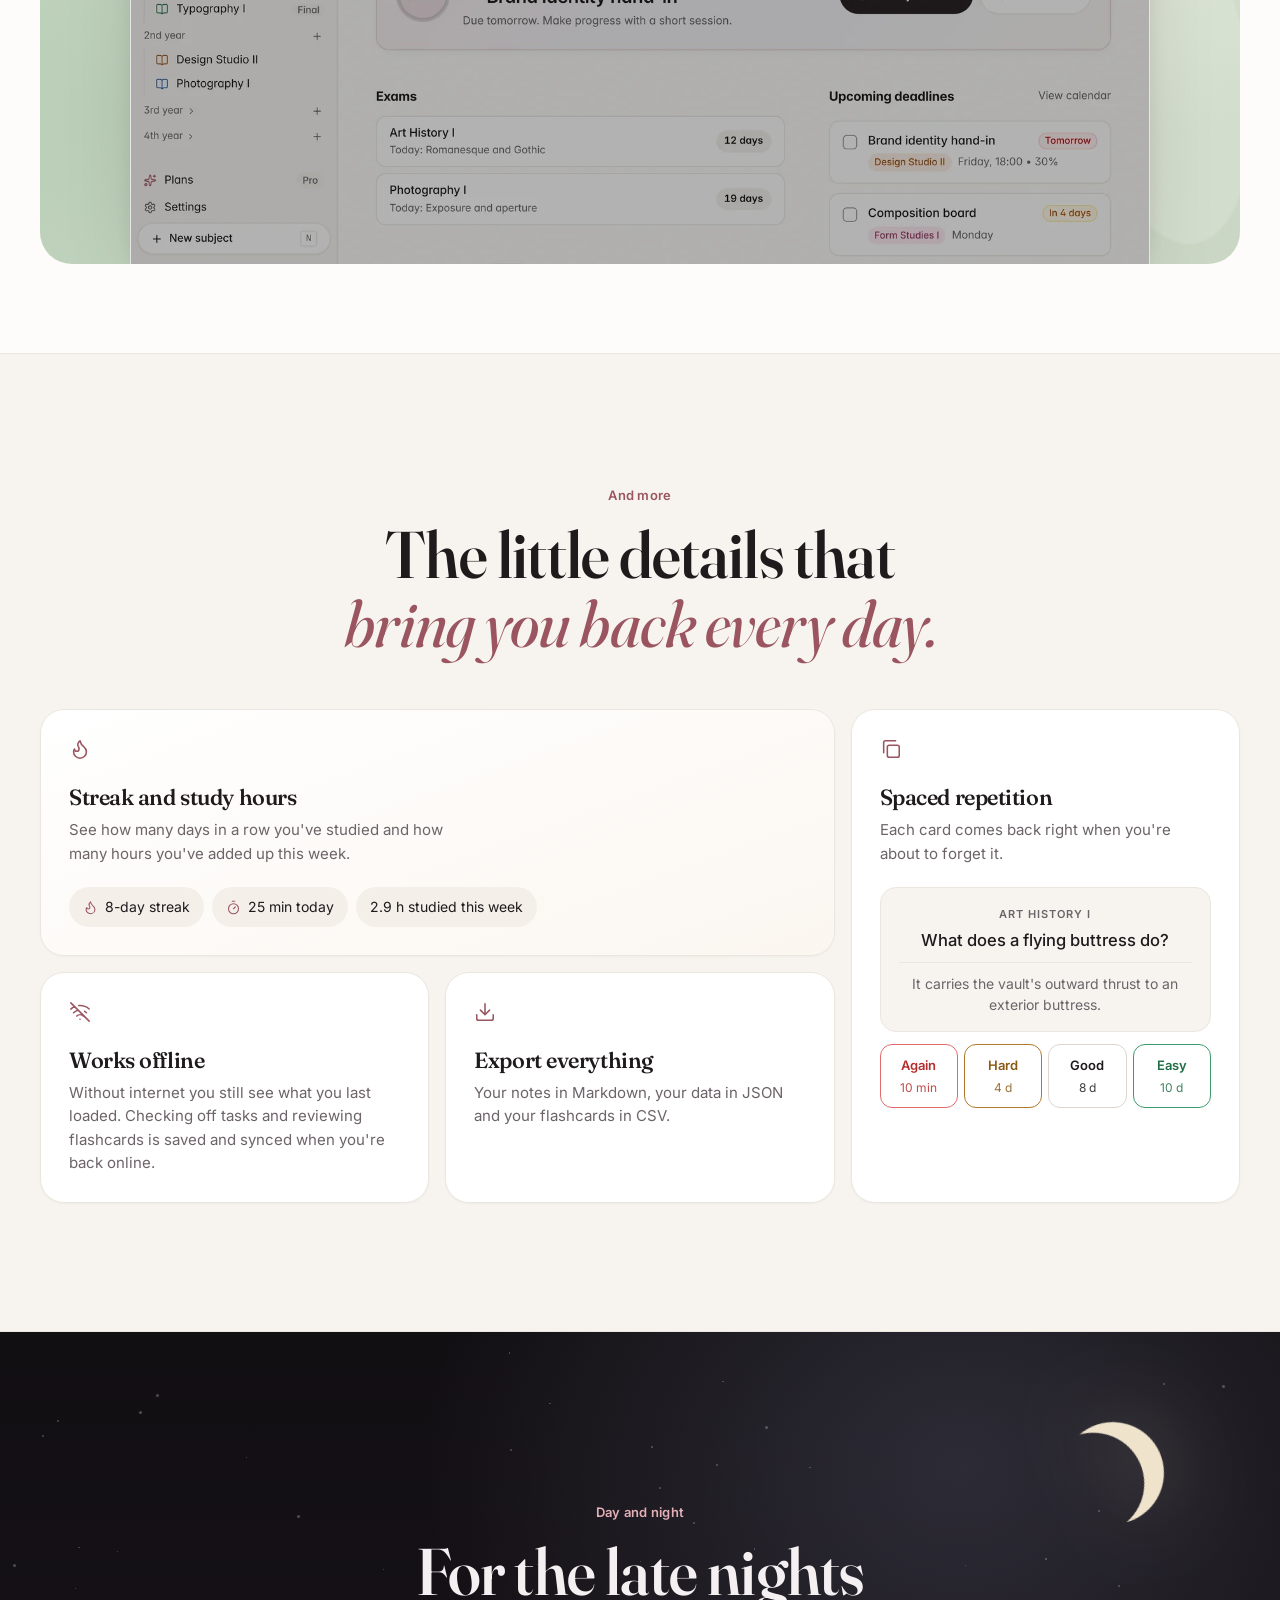
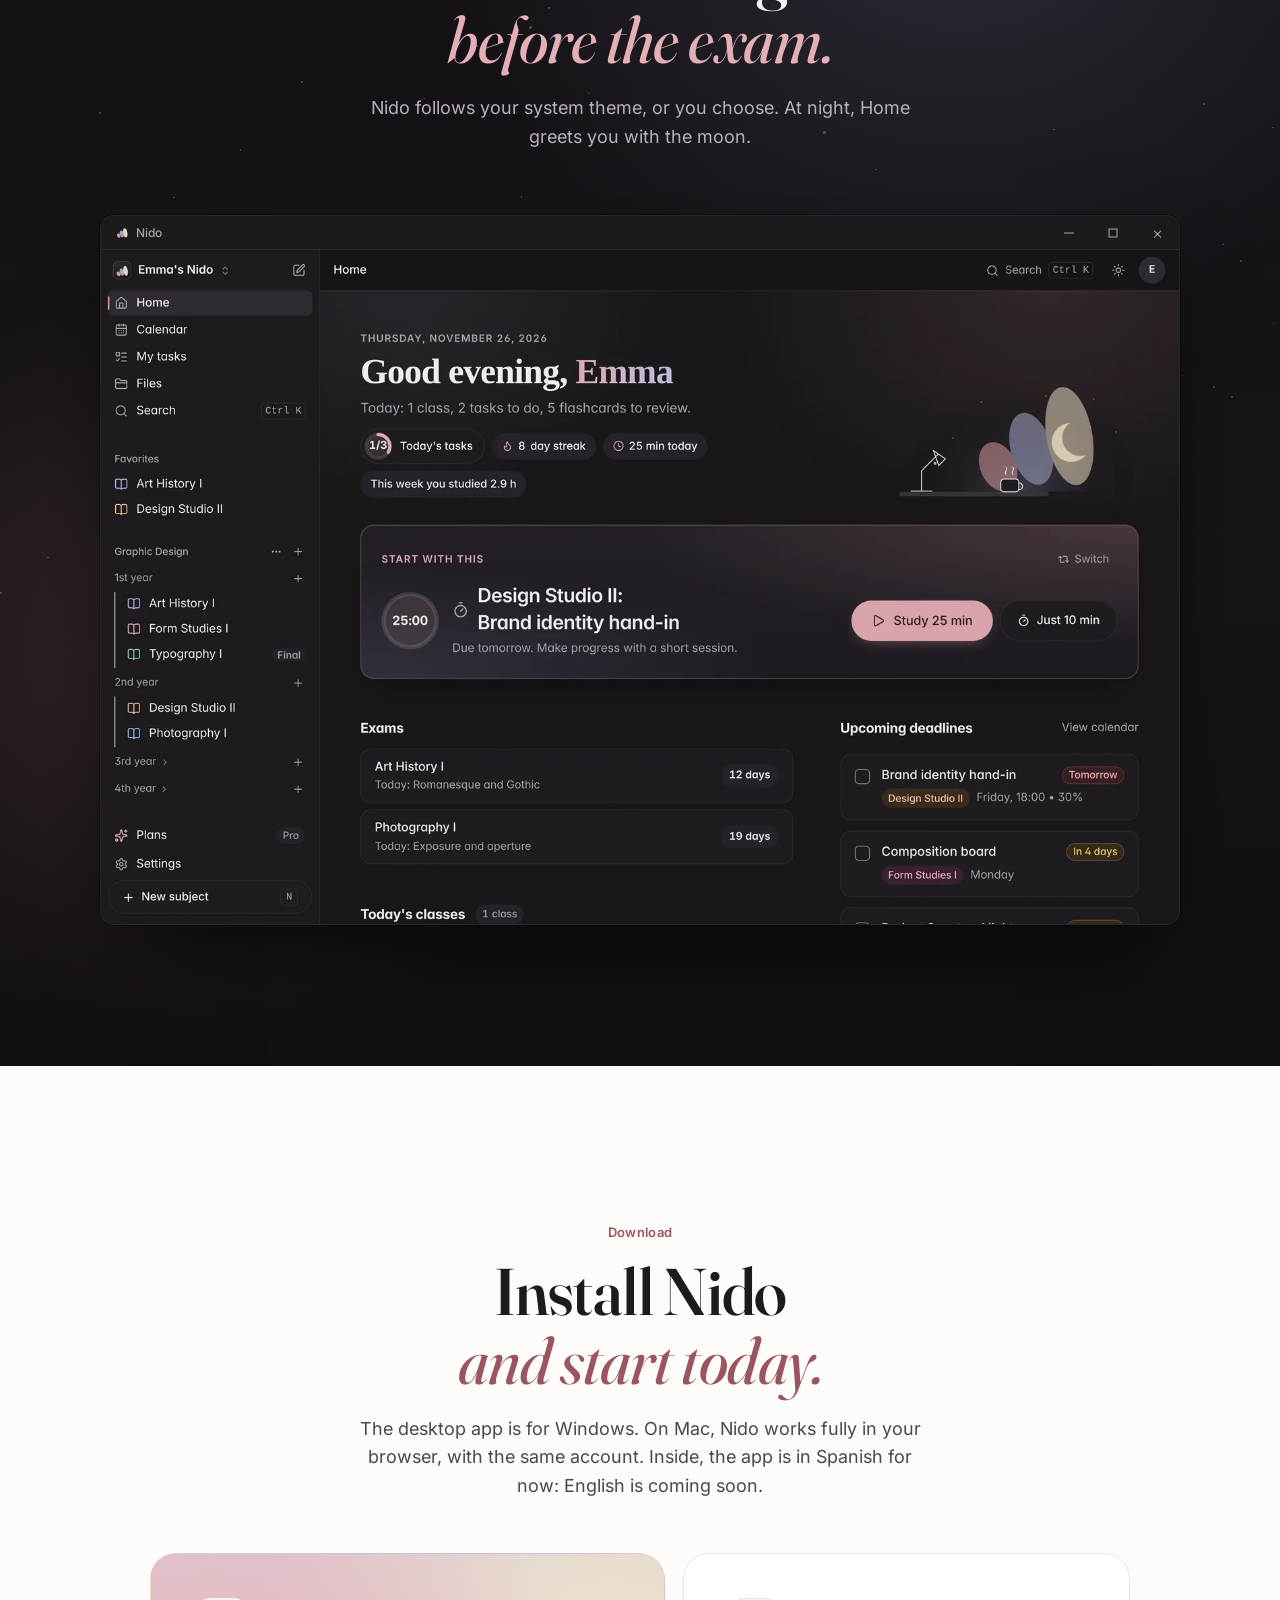
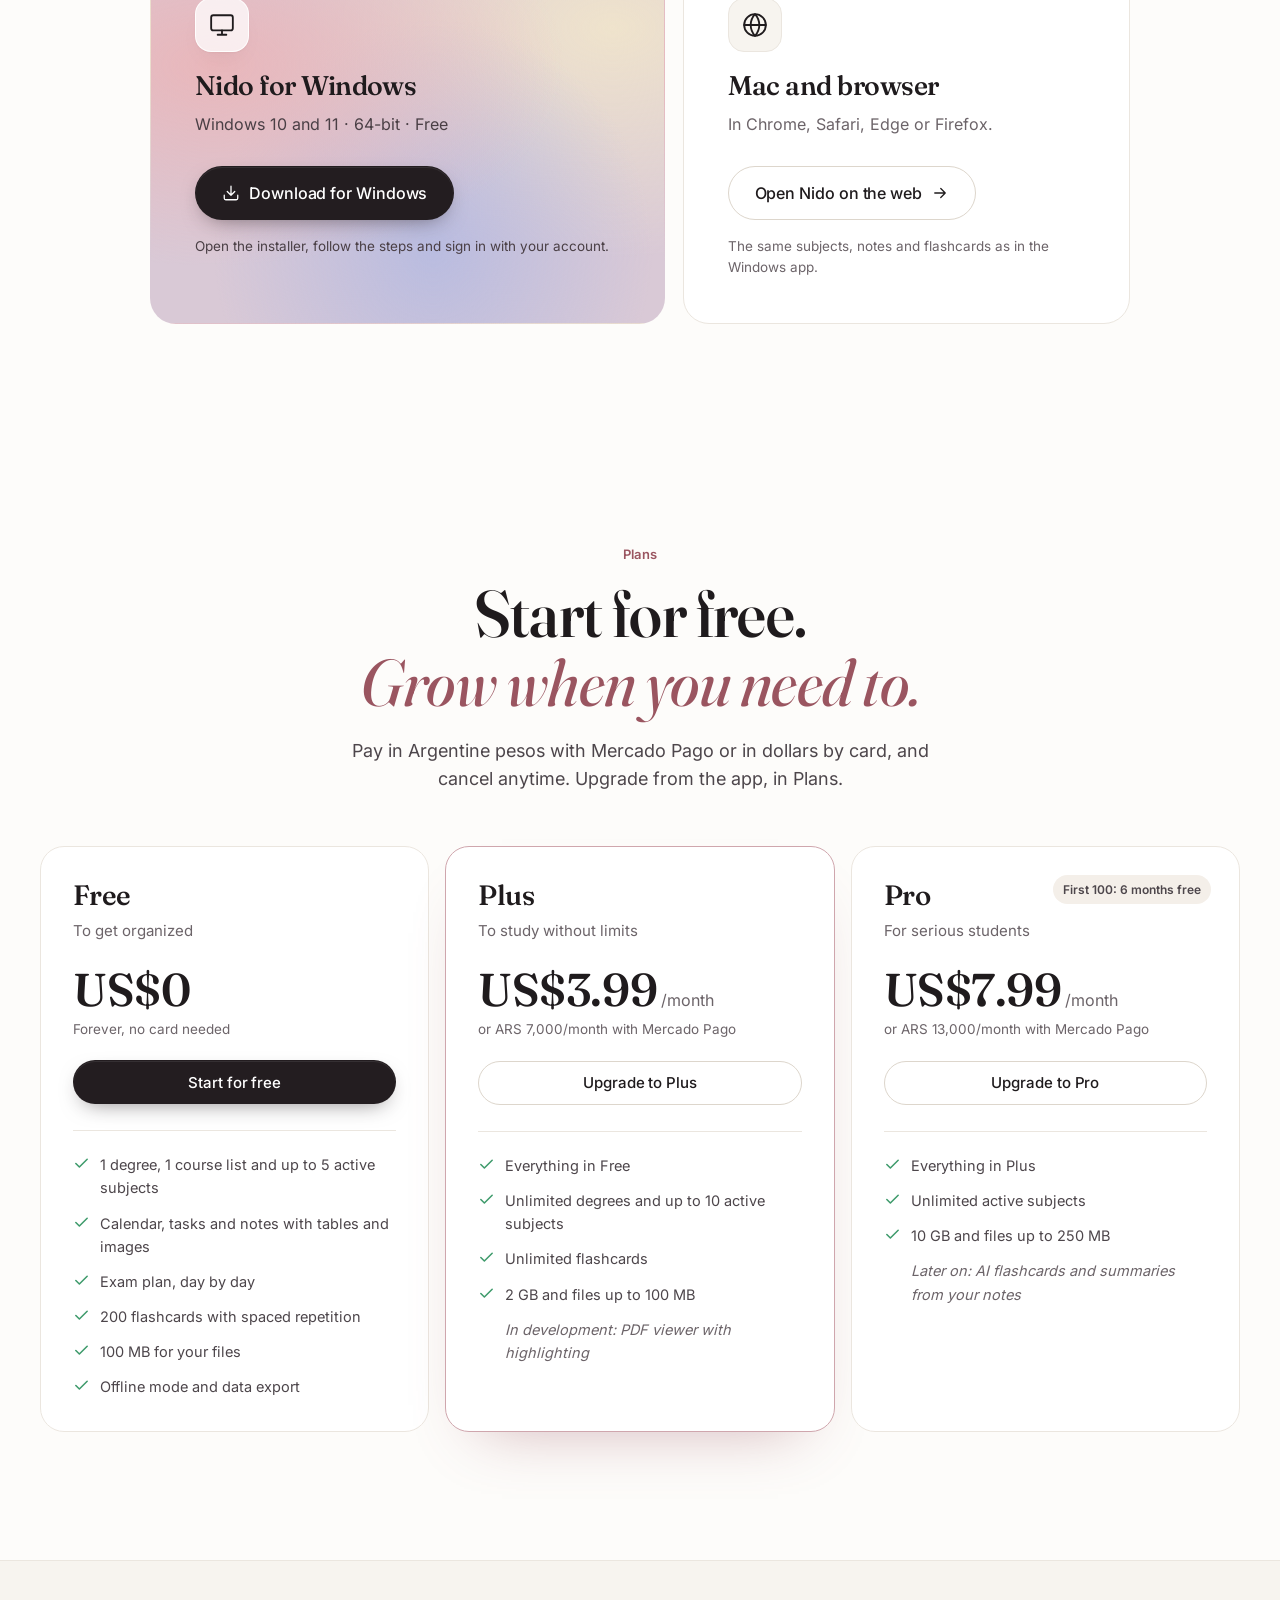
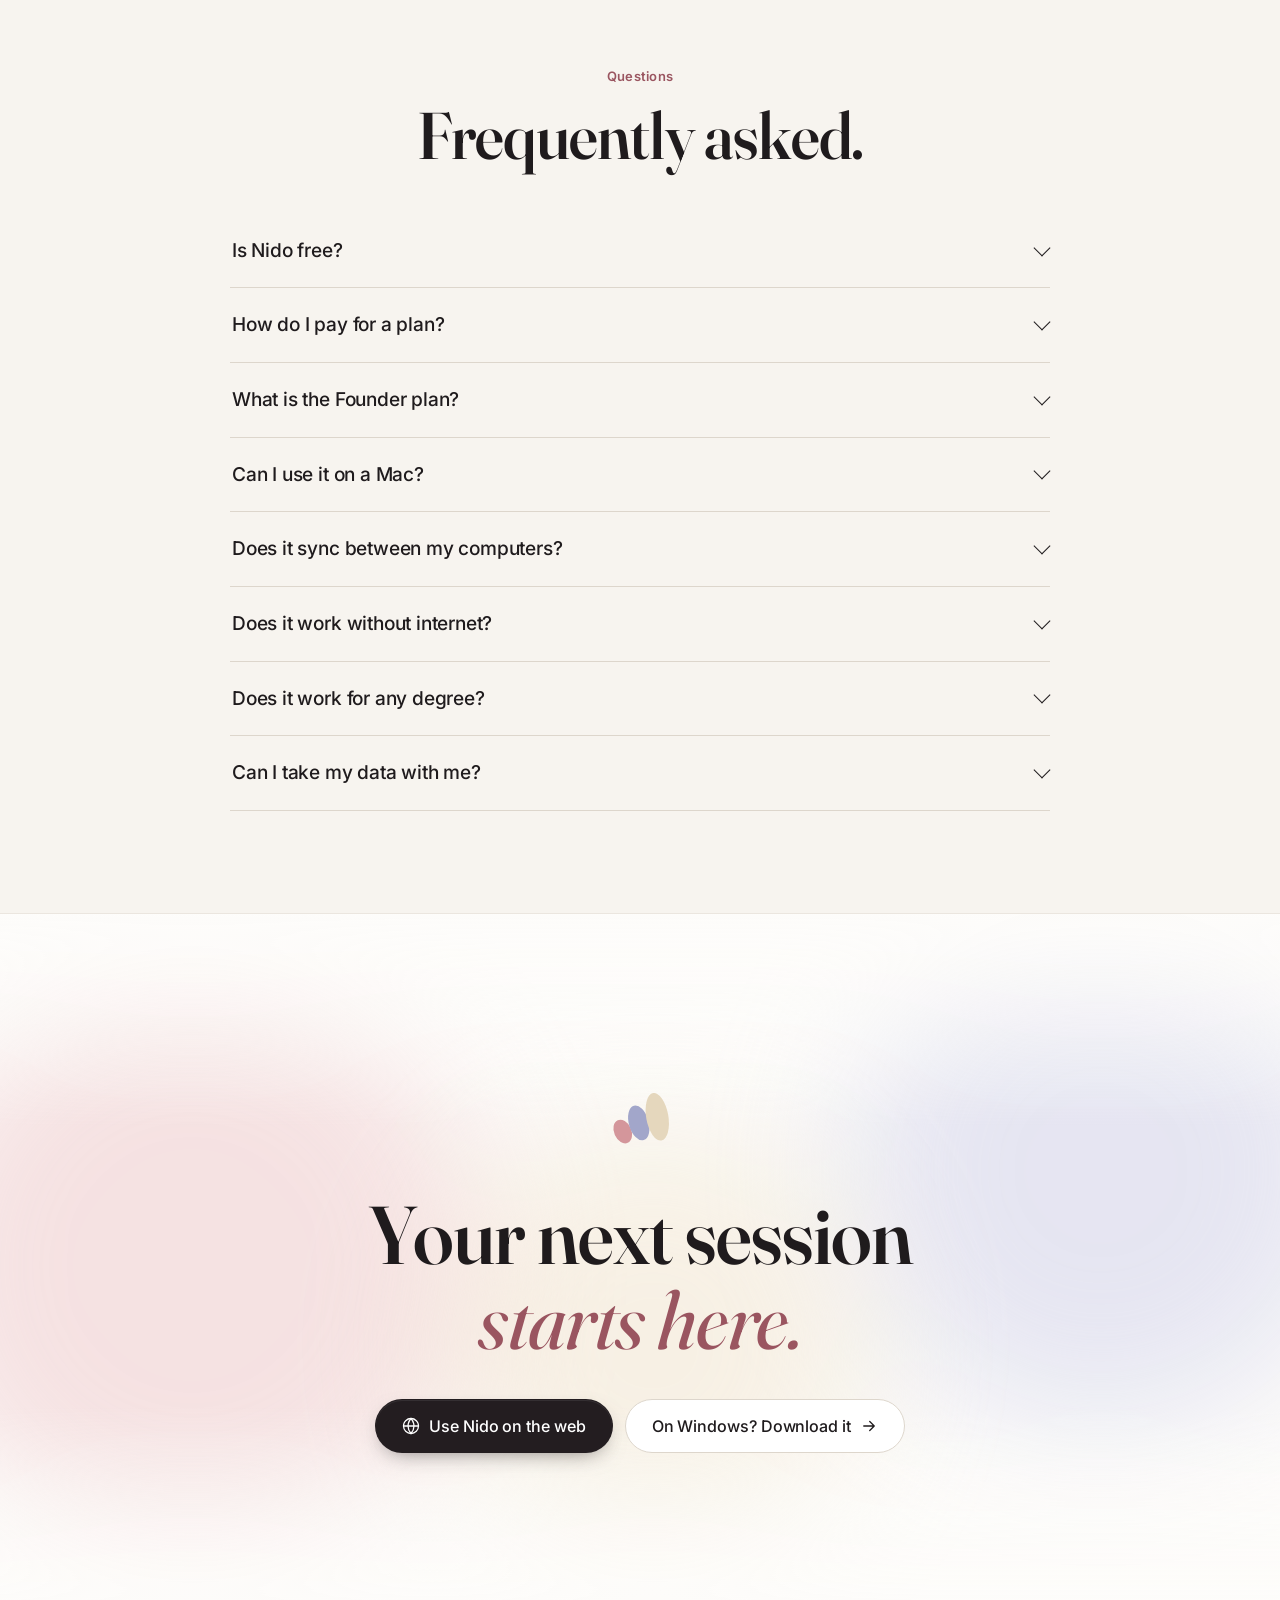
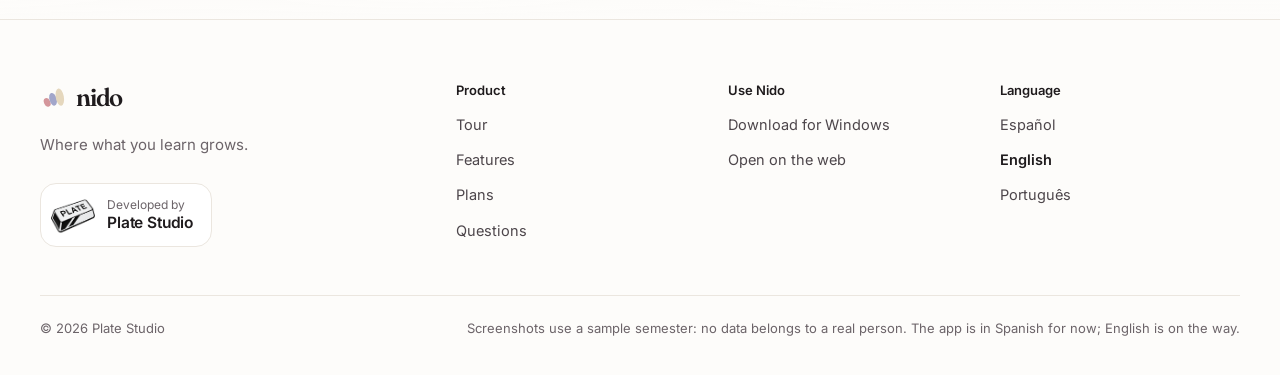
==== commit 7a5930ba: "Landing: aviso flotante del plan Fundador (abajo a la derecha, se puede cerrar) Co-Authored-By: Clau" ====
--- a/index.html
+++ b/index.html
@@ -24,9 +24,9 @@
     <link rel="icon" href="assets/nido.png" />
     <link rel="preload" href="assets/fonts/fraunces.woff2" as="font" type="font/woff2" crossorigin />
     <link rel="preload" href="assets/fonts/inter.woff2" as="font" type="font/woff2" crossorigin />
-    <link rel="stylesheet" href="styles.css?v=6" />
+    <link rel="stylesheet" href="styles.css?v=7" />
     <script>document.documentElement.classList.add("js");</script>
-    <script src="i18n.js?v=6"></script>
+    <script src="i18n.js?v=7"></script>
   </head>
   <body data-download="https://github.com/PlateStudio-ar/nido-landing/releases/latest/download/Nido-Setup.exe" data-web="https://app.nidoestudio.ar/">
     <svg width="0" height="0" style="position:absolute" aria-hidden="true">
@@ -379,6 +379,13 @@
       <div class="foot-base"><span>© 2026 Plate Studio</span><span data-i18n="foot.note">Las capturas usan una cursada de ejemplo: ningún dato pertenece a una persona real.</span></div>
     </footer>
 
-    <script src="main.js?v=6" defer></script>
+    <aside class="founder-pop" id="founder-pop" aria-labelledby="fp-t" hidden>
+      <button class="fp-close" type="button" data-fp-close data-i18n-aria="fp.close" aria-label="Cerrar"><svg class="ic" viewBox="0 0 24 24"><path d="M6 6l12 12M18 6L6 18" /></svg></button>
+      <span class="fp-badge" data-i18n="fp.badge">Plan Fundador</span>
+      <p class="fp-title" id="fp-t" data-i18n="fp.title">Los primeros 100 tienen <em>Pro gratis 6 meses</em></p>
+      <p class="fp-text" data-i18n="fp.text">Todo lo de Pro, sin tarjeta, a cambio de contarnos qué te parece Nido.</p>
+      <a class="btn btn-dark fp-cta" href="https://app.nidoestudio.ar/fundadores"><span data-i18n="fp.cta">Quiero ser fundador</span><svg class="ic"><use href="#i-arrow" /></svg></a>
+    </aside>
+    <script src="main.js?v=7" defer></script>
   </body>
 </html>
--- a/styles.css
+++ b/styles.css
@@ -661,3 +661,36 @@
   .faq summary { font-size: 17px; padding: 20px 2px; }
   .foot-inner { grid-template-columns: 1fr; }
 }
+
+/* ───────────────────────── Aviso flotante: plan Fundador ───────────────────────── */
+.founder-pop {
+  position: fixed; right: 24px; bottom: 24px; z-index: 60;
+  width: min(340px, calc(100vw - 32px));
+  padding: 22px 22px 20px; border-radius: 20px;
+  background: var(--bg); border: 1.5px solid #cfa6ad;
+  box-shadow: 0 24px 60px -24px rgb(31 27 29 / 0.35), 0 2px 8px rgb(31 27 29 / 0.06);
+  opacity: 0; transform: translateY(16px); pointer-events: none;
+  transition: opacity 0.35s ease, transform 0.35s cubic-bezier(0.2, 0.8, 0.2, 1);
+}
+.founder-pop.is-open { opacity: 1; transform: none; pointer-events: auto; }
+.founder-pop[hidden] { display: none; }
+.fp-close {
+  position: absolute; top: 12px; right: 12px; width: 30px; height: 30px;
+  display: grid; place-items: center; border: 0; border-radius: 999px;
+  background: transparent; color: var(--muted); cursor: pointer;
+}
+.fp-close:hover { background: var(--bg-2); color: var(--ink); }
+.fp-close .ic { width: 16px; height: 16px; fill: none; stroke: currentColor; stroke-width: 2; stroke-linecap: round; }
+.fp-badge {
+  display: inline-block; padding: 4px 10px; border-radius: 999px;
+  background: #f3e3e5; color: var(--accent); font-size: 12px; font-weight: 600;
+}
+.fp-title { margin: 12px 30px 0 0; font: 520 22px/1.2 var(--serif); letter-spacing: -0.01em; color: var(--ink); }
+.fp-title em { color: var(--accent); }
+.fp-text { margin: 8px 0 16px; color: var(--ink-2); font-size: 14px; line-height: 1.5; }
+.fp-cta { width: 100%; justify-content: center; }
+@media (max-width: 640px) {
+  .founder-pop { right: 16px; left: 16px; bottom: 16px; width: auto; padding: 18px 18px 16px; }
+  .fp-title { font-size: 19px; }
+}
+@media (prefers-reduced-motion: reduce) { .founder-pop { transition: none; transform: none; } }
